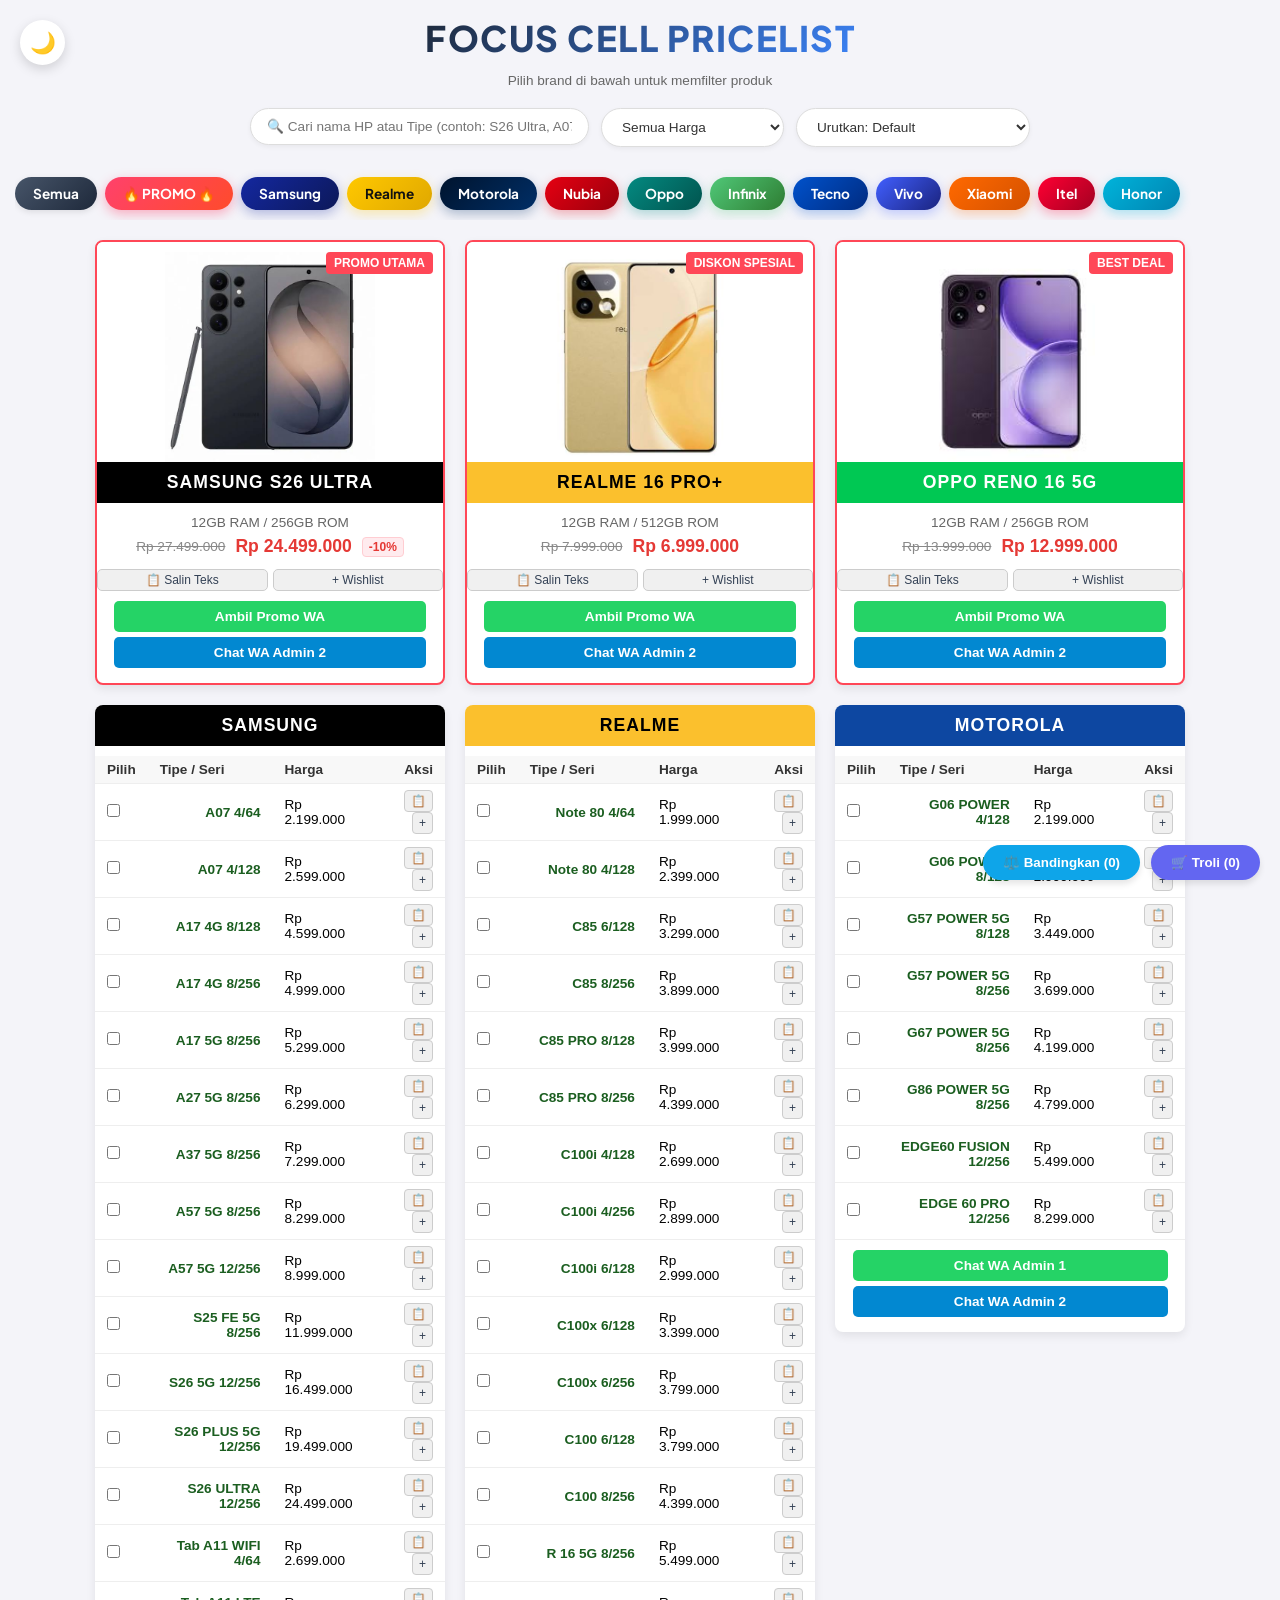
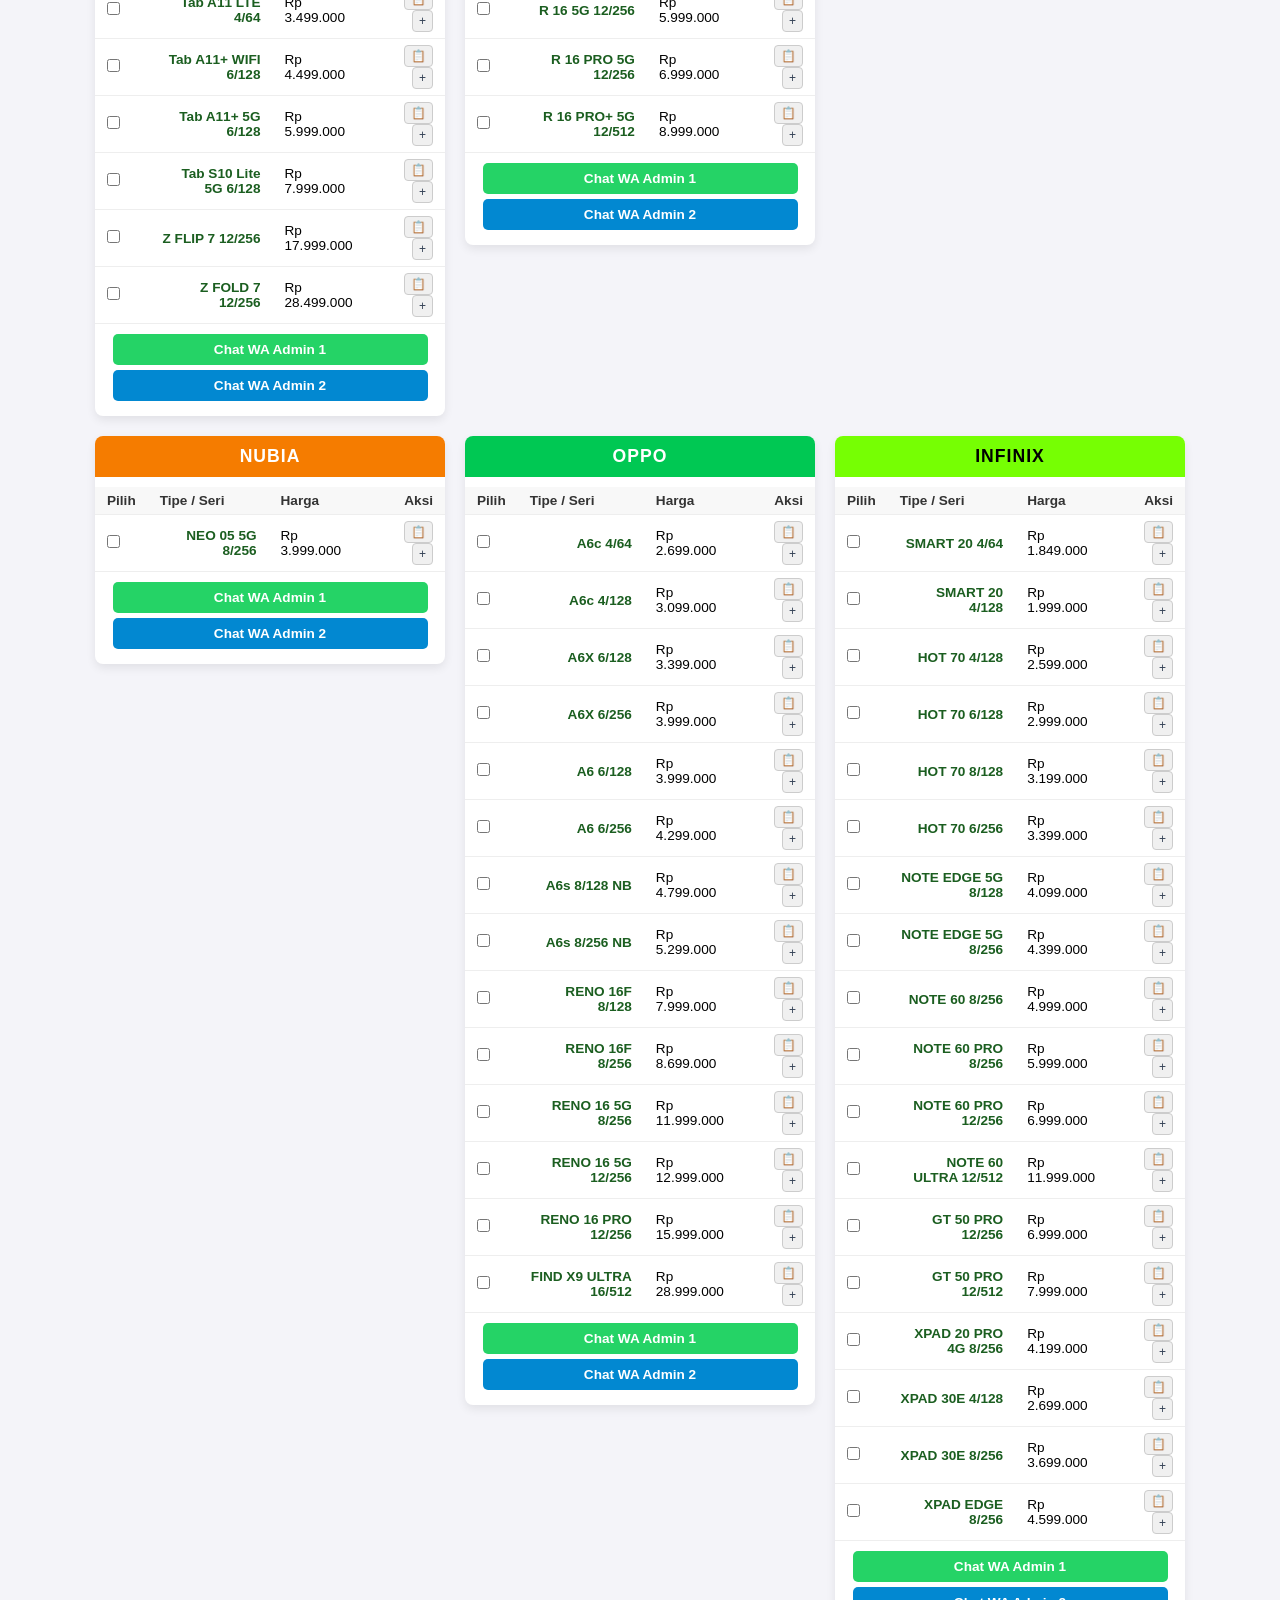
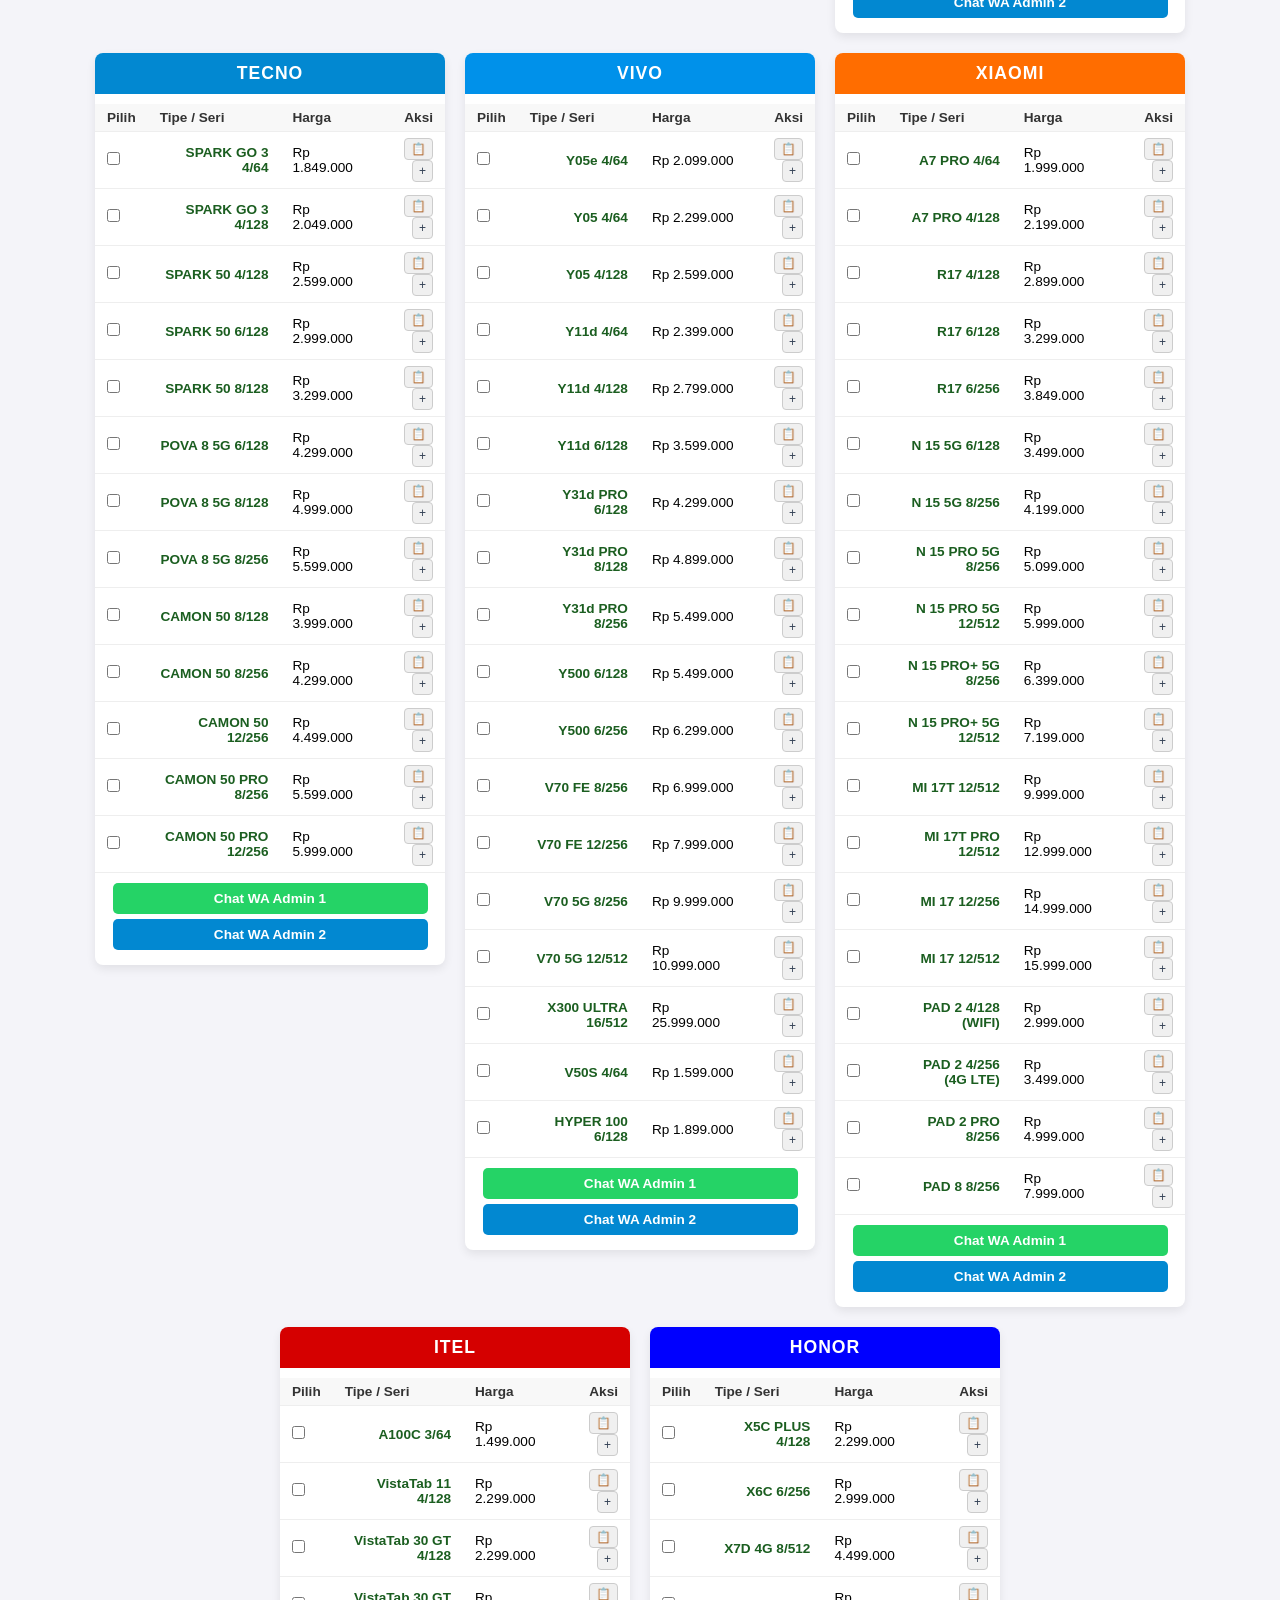
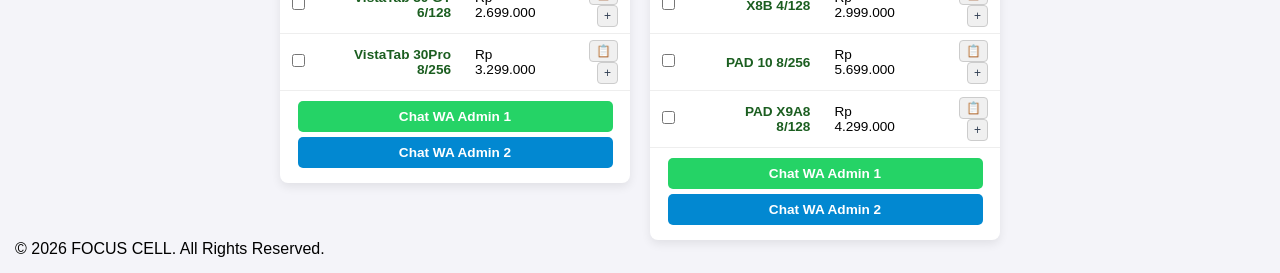
==== index.html @ f9cae0bf "Add files via upload" ====
<!DOCTYPE html>
<html lang="id">
<head>
  <meta charset="UTF-8">
  <meta name="viewport" content="width=device-width, initial-scale=1.0">
  <title>Katalog Harga HP - FOCUS CELL</title>
  <link rel="stylesheet" href="style.css">
</head>
<body>

  <button id="theme-toggle" class="theme-toggle-btn" onclick="toggleTheme()">
    <span id="theme-icon">🌙</span>
  </button>

  <div class="floating-nav">
    <button class="wishlist-trigger" onclick="toggleWishlist()" style="
        background: #6366f1; 
        color: white; 
        border: none; 
        padding: 10px 20px; 
        border-radius: 20px; 
        cursor: pointer; 
        font-weight: bold;
        box-shadow: 0 4px 6px rgba(0,0,0,0.1);">
        🛒 Troli <span id="wishlist-count">(0)</span>
    </button>

    <button class="compare-trigger" onclick="toggleCompare()" style="
        background: #0ea5e9; 
        color: white; 
        border: none; 
        padding: 10px 20px; 
        border-radius: 20px; 
        cursor: pointer; 
        font-weight: bold;
        box-shadow: 0 4px 6px rgba(0,0,0,0.1);">
        ⚖️ Bandingkan <span id="compare-count">(0)</span>
    </button>
  </div>

  <header>
    <h1 class="header-title">FOCUS CELL PRICELIST</h1>
    <p>Pilih brand di bawah untuk memfilter produk</p>
  </header>

  <div class="search-filter-container">
    <div class="search-box-wrapper">
      <input type="text" id="searchInput" placeholder="🔍 Cari nama HP atau Tipe (contoh: S26 Ultra, A07)...">
    </div>

    <div class="select-wrapper">
      <select id="priceFilter">
        <option value="all">Semua Harga</option>
        <option value="under3">Di bawah Rp 3 Juta</option>
        <option value="3to6">Rp 3 Juta - Rp 6 Juta</option>
        <option value="above6">Di atas Rp 6 Juta</option>
      </select>
    </div>

    <div class="select-wrapper">
      <select id="sortOrder">
        <option value="default">Urutkan: Default</option>
        <option value="low-high">Harga: Termurah ke Termahal</option>
        <option value="high-low">Harga: Termahal ke Termurah</option>
      </select>
    </div>
  </div>

  <div id="noProductMessage" style="display: none; text-align: center; padding: 20px; font-weight: bold;">
    HP yang kamu cari nggak ketemu, coba kata kunci lain! 😢
  </div>

  <div class="filter-container">
    <button class="filter-btn active" onclick="filterBrand('all')">Semua</button>
    <button class="filter-btn promo-btn" onclick="filterBrand('promo')">🔥 PROMO 🔥</button>
    <button class="filter-btn" onclick="filterBrand('samsung')">Samsung</button>
    <button class="filter-btn" onclick="filterBrand('realme')">Realme</button>
    <button class="filter-btn" onclick="filterBrand('motorola')">Motorola</button>
    <button class="filter-btn" onclick="filterBrand('nubia')">Nubia</button>
    <button class="filter-btn" onclick="filterBrand('oppo')">Oppo</button>
    <button class="filter-btn" onclick="filterBrand('infinix')">Infinix</button>
    <button class="filter-btn" onclick="filterBrand('tecno')">Tecno</button>
    <button class="filter-btn" onclick="filterBrand('vivo')">Vivo</button>
    <button class="filter-btn" onclick="filterBrand('xiaomi')">Xiaomi</button>
    <button class="filter-btn" onclick="filterBrand('itel')">Itel</button>
    <button class="filter-btn" onclick="filterBrand('honor')">Honor</button>
  </div>

  <div id="wishlist-sidebar" class="sidebar">
    <div class="sidebar-header">
        <h3 style="display: flex; align-items: center; gap: 8px;">🛒 Troli <span id="wishlist-count-sidebar">(0)</span></h3>
        <span class="close-btn" onclick="toggleWishlist()" style="cursor: pointer; font-size: 20px;">&times;</span>
    </div>
    <div id="wishlist-items"></div>
    <button class="btn-wa" onclick="sendWishlistToWA()">Kirim List ke WA</button>
  </div>

  <main class="catalog">

    <div class="brand-section promo-card" data-brand="promo" data-name="Samsung S26 Ultra" data-price="24499000">
      <div class="promo-badge">PROMO UTAMA</div>
      <img src="Image/Samsung-s26-ultra.jpg" alt="Samsung S26 Ultra" class="promo-img">
      <div class="brand-header samsung-bg"><h2>SAMSUNG S26 ULTRA</h2></div>
      <div class="promo-body">
        <p class="specs">12GB RAM / 256GB ROM</p>
        <div class="price-box">
          <span class="old-price">Rp 27.499.000</span>
          <span class="new-price">Rp 24.499.000</span>
          <span class="discount-tag">-10%</span>
        </div>
      </div>
      <div style="display:flex; gap:5px; margin-bottom:5px;">
        <button class="action-btn" style="flex:1; background:#f0f0f0; border:1px solid #ccc; border-radius:5px; cursor:pointer;" onclick="copyToClipboard('Samsung S26 Ultra', '24.499.000')">📋 Salin Teks</button>
        <button class="action-btn" style="flex:1; background:#f0f0f0; border:1px solid #ccc; border-radius:5px; cursor:pointer;" onclick="addToWishlist('Samsung S26 Ultra', '24.499.000')">+ Wishlist</button>
      </div>
      <a href="https://wa.me/6283820415743?text=Halo%20min,%20saya%20mau%20ambil%20Promo%20Samsung%20S26%20Ultra" class="btn-wa" target="_blank">Ambil Promo WA</a>
      <a href="https://wa.me/6285113641801?text=Halo%20min,%20saya%20mau%20ambil%20Promo%20Samsung%20S26%20Ultra" class="btn-wa btn-wa-secondary" target="_blank">Chat WA Admin 2</a>
    </div>

    <div class="brand-section promo-card" data-brand="promo" data-name="Realme 16 Pro+" data-price="6999000">
      <div class="promo-badge">DISKON SPESIAL</div>
      <img src="Image/realme-16-pro+.jpg" alt="Realme 16 Pro+" class="promo-img">
      <div class="brand-header realme-bg"><h2>REALME 16 PRO+</h2></div>
      <div class="promo-body">
        <p class="specs">12GB RAM / 512GB ROM</p>
        <div class="price-box">
          <span class="old-price">Rp 7.999.000</span>
          <span class="new-price">Rp 6.999.000</span>
        </div>
      </div>
      <div style="display:flex; gap:5px; margin-bottom:5px;">
        <button class="action-btn" style="flex:1; background:#f0f0f0; border:1px solid #ccc; border-radius:5px; cursor:pointer;" onclick="copyToClipboard('Realme 16 Pro+', '6.999.000')">📋 Salin Teks</button>
        <button class="action-btn" style="flex:1; background:#f0f0f0; border:1px solid #ccc; border-radius:5px; cursor:pointer;" onclick="addToWishlist('Realme 16 Pro+', '6.999.000')">+ Wishlist</button>
      </div>
      <a href="https://wa.me/6283820415743?text=Halo%20min,%20saya%20mau%20ambil%20Promo%20Realme%2016%20PRO%2B" class="btn-wa" target="_blank">Ambil Promo WA</a>
      <a href="https://wa.me/6285113641801?text=Halo%20min,%20saya%20mau%20ambil%20Promo%20Realme%2016%20PRO%2B" class="btn-wa btn-wa-secondary" target="_blank">Chat WA Admin 2</a>
    </div>

    <div class="brand-section promo-card" data-brand="promo" data-name="Oppo Reno 16 5G" data-price="12999000">
      <div class="promo-badge">BEST DEAL</div>
      <img src="Image/oppo-reno-16-5G.jpg" alt="Oppo Reno 16 5G" class="promo-img">
      <div class="brand-header oppo-bg"><h2>OPPO RENO 16 5G</h2></div>
      <div class="promo-body">
        <p class="specs">12GB RAM / 256GB ROM</p>
        <div class="price-box">
          <span class="old-price">Rp 13.999.000</span>
          <span class="new-price">Rp 12.999.000</span>
        </div>
      </div>
      <div style="display:flex; gap:5px; margin-bottom:5px;">
        <button class="action-btn" style="flex:1; background:#f0f0f0; border:1px solid #ccc; border-radius:5px; cursor:pointer;" onclick="copyToClipboard('Oppo Reno 16 5G', '12.999.000')">📋 Salin Teks</button>
        <button class="action-btn" style="flex:1; background:#f0f0f0; border:1px solid #ccc; border-radius:5px; cursor:pointer;" onclick="addToWishlist('Oppo Reno 16 5G', '12.999.000')">+ Wishlist</button>
      </div>
      <a href="https://wa.me/6283820415743?text=Halo%20min,%20saya%20mau%20ambil%20Promo%20Oppo%20Reno%2016" class="btn-wa" target="_blank">Ambil Promo WA</a>
      <a href="https://wa.me/6285113641801?text=Halo%20min,%20saya%20mau%20ambil%20Promo%20Oppo%20Reno%2016" class="btn-wa btn-wa-secondary" target="_blank">Chat WA Admin 2</a>
    </div>

    <div class="brand-section" data-brand="samsung">
      <div class="brand-header samsung-bg"><h2>SAMSUNG</h2></div>
      <table class="price-table">
        <tr><th>Pilih</th><th>Tipe / Seri</th><th>Harga</th><th>Aksi</th></tr>
        <tr data-item-name="A07 4/64" data-item-price="2199000"><td><input type="checkbox" class="compare-check" value="A07 4/64"></td><td>A07 4/64</td><td>Rp 2.199.000</td><td><button class="action-btn" onclick="copyToClipboard('A07 4/64', '2.199.000')">📋</button> <button class="action-btn" onclick="addToWishlist('A07 4/64', '2.199.000')">+</button></td></tr>
        <tr data-item-name="A07 4/128" data-item-price="2599000"><td><input type="checkbox" class="compare-check" value="A07 4/128"></td><td>A07 4/128</td><td>Rp 2.599.000</td><td><button class="action-btn" onclick="copyToClipboard('A07 4/128', '2.599.000')">📋</button> <button class="action-btn" onclick="addToWishlist('A07 4/128', '2.599.000')">+</button></td></tr>
        <tr data-item-name="A17 4G 8/128" data-item-price="4599000"><td><input type="checkbox" class="compare-check" value="A17 4G 8/128"></td><td>A17 4G 8/128</td><td>Rp 4.599.000</td><td><button class="action-btn" onclick="copyToClipboard('A17 4G 8/128', '4.599.000')">📋</button> <button class="action-btn" onclick="addToWishlist('A17 4G 8/128', '4.599.000')">+</button></td></tr>
        <tr data-item-name="A17 4G 8/256" data-item-price="4999000"><td><input type="checkbox" class="compare-check" value="A17 4G 8/256"></td><td>A17 4G 8/256</td><td>Rp 4.999.000</td><td><button class="action-btn" onclick="copyToClipboard('A17 4G 8/256', '4.999.000')">📋</button> <button class="action-btn" onclick="addToWishlist('A17 4G 8/256', '4.999.000')">+</button></td></tr>
        <tr data-item-name="A17 5G 8/256" data-item-price="5299000"><td><input type="checkbox" class="compare-check" value="A17 5G 8/256"></td><td>A17 5G 8/256</td><td>Rp 5.299.000</td><td><button class="action-btn" onclick="copyToClipboard('A17 5G 8/256', '5.299.000')">📋</button> <button class="action-btn" onclick="addToWishlist('A17 5G 8/256', '5.299.000')">+</button></td></tr>
        <tr data-item-name="A27 5G 8/256" data-item-price="6299000"><td><input type="checkbox" class="compare-check" value="A27 5G 8/256"></td><td>A27 5G 8/256</td><td>Rp 6.299.000</td><td><button class="action-btn" onclick="copyToClipboard('A27 5G 8/256', '6.299.000')">📋</button> <button class="action-btn" onclick="addToWishlist('A27 5G 8/256', '6.299.000')">+</button></td></tr>
        <tr data-item-name="A37 5G 8/256" data-item-price="7299000"><td><input type="checkbox" class="compare-check" value="A37 5G 8/256"></td><td>A37 5G 8/256</td><td>Rp 7.299.000</td><td><button class="action-btn" onclick="copyToClipboard('A37 5G 8/256', '7.299.000')">📋</button> <button class="action-btn" onclick="addToWishlist('A37 5G 8/256', '7.299.000')">+</button></td></tr>
        <tr data-item-name="A57 5G 8/256" data-item-price="8299000"><td><input type="checkbox" class="compare-check" value="A57 5G 8/256"></td><td>A57 5G 8/256</td><td>Rp 8.299.000</td><td><button class="action-btn" onclick="copyToClipboard('A57 5G 8/256', '8.299.000')">📋</button> <button class="action-btn" onclick="addToWishlist('A57 5G 8/256', '8.299.000')">+</button></td></tr>
        <tr data-item-name="A57 5G 12/256" data-item-price="8999000"><td><input type="checkbox" class="compare-check" value="A57 5G 12/256"></td><td>A57 5G 12/256</td><td>Rp 8.999.000</td><td><button class="action-btn" onclick="copyToClipboard('A57 5G 12/256', '8.999.000')">📋</button> <button class="action-btn" onclick="addToWishlist('A57 5G 12/256', '8.999.000')">+</button></td></tr>
        <tr data-item-name="S25 FE 5G 8/256" data-item-price="11999000"><td><input type="checkbox" class="compare-check" value="S25 FE 5G 8/256"></td><td>S25 FE 5G 8/256</td><td>Rp 11.999.000</td><td><button class="action-btn" onclick="copyToClipboard('S25 FE 5G 8/256', '11.999.000')">📋</button> <button class="action-btn" onclick="addToWishlist('S25 FE 5G 8/256', '11.999.000')">+</button></td></tr>
        <tr data-item-name="S26 5G 12/256" data-item-price="16499000"><td><input type="checkbox" class="compare-check" value="S26 5G 12/256"></td><td>S26 5G 12/256</td><td>Rp 16.499.000</td><td><button class="action-btn" onclick="copyToClipboard('S26 5G 12/256', '16.499.000')">📋</button> <button class="action-btn" onclick="addToWishlist('S26 5G 12/256', '16.499.000')">+</button></td></tr>
        <tr data-item-name="S26 PLUS 5G 12/256" data-item-price="19499000"><td><input type="checkbox" class="compare-check" value="S26 PLUS 5G 12/256"></td><td>S26 PLUS 5G 12/256</td><td>Rp 19.499.000</td><td><button class="action-btn" onclick="copyToClipboard('S26 PLUS 5G 12/256', '19.499.000')">📋</button> <button class="action-btn" onclick="addToWishlist('S26 PLUS 5G 12/256', '19.499.000')">+</button></td></tr>
        <tr data-item-name="S26 ULTRA 12/256" data-item-price="24499000"><td><input type="checkbox" class="compare-check" value="S26 ULTRA 12/256"></td><td>S26 ULTRA 12/256</td><td>Rp 24.499.000</td><td><button class="action-btn" onclick="copyToClipboard('S26 ULTRA 12/256', '24.499.000')">📋</button> <button class="action-btn" onclick="addToWishlist('S26 ULTRA 12/256', '24.499.000')">+</button></td></tr>
        <tr data-item-name="Tab A11 WIFI 4/64" data-item-price="2699000"><td><input type="checkbox" class="compare-check" value="Tab A11 WIFI 4/64"></td><td>Tab A11 WIFI 4/64</td><td>Rp 2.699.000</td><td><button class="action-btn" onclick="copyToClipboard('Tab A11 WIFI 4/64', '2.699.000')">📋</button> <button class="action-btn" onclick="addToWishlist('Tab A11 WIFI 4/64', '2.699.000')">+</button></td></tr>
        <tr data-item-name="Tab A11 LTE 4/64" data-item-price="3499000"><td><input type="checkbox" class="compare-check" value="Tab A11 LTE 4/64"></td><td>Tab A11 LTE 4/64</td><td>Rp 3.499.000</td><td><button class="action-btn" onclick="copyToClipboard('Tab A11 LTE 4/64', '3.499.000')">📋</button> <button class="action-btn" onclick="addToWishlist('Tab A11 LTE 4/64', '3.499.000')">+</button></td></tr>
        <tr data-item-name="Tab A11+ WIFI 6/128" data-item-price="4499000"><td><input type="checkbox" class="compare-check" value="Tab A11+ WIFI 6/128"></td><td>Tab A11+ WIFI 6/128</td><td>Rp 4.499.000</td><td><button class="action-btn" onclick="copyToClipboard('Tab A11+ WIFI 6/128', '4.499.000')">📋</button> <button class="action-btn" onclick="addToWishlist('Tab A11+ WIFI 6/128', '4.499.000')">+</button></td></tr>
        <tr data-item-name="Tab A11+ 5G 6/128" data-item-price="5999000"><td><input type="checkbox" class="compare-check" value="Tab A11+ 5G 6/128"></td><td>Tab A11+ 5G 6/128</td><td>Rp 5.999.000</td><td><button class="action-btn" onclick="copyToClipboard('Tab A11+ 5G 6/128', '5.999.000')">📋</button> <button class="action-btn" onclick="addToWishlist('Tab A11+ 5G 6/128', '5.999.000')">+</button></td></tr>
        <tr data-item-name="Tab S10 Lite 5G 6/128" data-item-price="7999000"><td><input type="checkbox" class="compare-check" value="Tab S10 Lite 5G 6/128"></td><td>Tab S10 Lite 5G 6/128</td><td>Rp 7.999.000</td><td><button class="action-btn" onclick="copyToClipboard('Tab S10 Lite 5G 6/128', '7.999.000')">📋</button> <button class="action-btn" onclick="addToWishlist('Tab S10 Lite 5G 6/128', '7.999.000')">+</button></td></tr>
        <tr data-item-name="Z FLIP 7 12/256" data-item-price="17999000"><td><input type="checkbox" class="compare-check" value="Z FLIP 7 12/256"></td><td>Z FLIP 7 12/256</td><td>Rp 17.999.000</td><td><button class="action-btn" onclick="copyToClipboard('Z FLIP 7 12/256', '17.999.000')">📋</button> <button class="action-btn" onclick="addToWishlist('Z FLIP 7 12/256', '17.999.000')">+</button></td></tr>
        <tr data-item-name="Z FOLD 7 12/256" data-item-price="28499000"><td><input type="checkbox" class="compare-check" value="Z FOLD 7 12/256"></td><td>Z FOLD 7 12/256</td><td>Rp 28.499.000</td><td><button class="action-btn" onclick="copyToClipboard('Z FOLD 7 12/256', '28.499.000')">📋</button> <button class="action-btn" onclick="addToWishlist('Z FOLD 7 12/256', '28.499.000')">+</button></td></tr>
      </table>
      <a href="https://wa.me/6283820415743?text=Halo%20min,%20mau%20tanya%20stok%20Samsung" class="btn-wa" target="_blank">Chat WA Admin 1</a>
      <a href="https://wa.me/6285113641801?text=Halo%20min,%20mau%20tanya%20stok%20Samsung" class="btn-wa btn-wa-secondary" target="_blank">Chat WA Admin 2</a>
    </div>

    <div class="brand-section" data-brand="realme">
      <div class="brand-header realme-bg"><h2>REALME</h2></div>
      <table class="price-table">
        <tr><th>Pilih</th><th>Tipe / Seri</th><th>Harga</th><th>Aksi</th></tr>
        <tr data-item-name="Note 80 4/64" data-item-price="1999000"><td><input type="checkbox" class="compare-check" value="Note 80 4/64"></td><td>Note 80 4/64</td><td>Rp 1.999.000</td><td><button class="action-btn" onclick="copyToClipboard('Note 80 4/64', '1.999.000')">📋</button> <button class="action-btn" onclick="addToWishlist('Note 80 4/64', '1.999.000')">+</button></td></tr>
        <tr data-item-name="Note 80 4/128" data-item-price="2399000"><td><input type="checkbox" class="compare-check" value="Note 80 4/128"></td><td>Note 80 4/128</td><td>Rp 2.399.000</td><td><button class="action-btn" onclick="copyToClipboard('Note 80 4/128', '2.399.000')">📋</button> <button class="action-btn" onclick="addToWishlist('Note 80 4/128', '2.399.000')">+</button></td></tr>
        <tr data-item-name="C85 6/128" data-item-price="3299000"><td><input type="checkbox" class="compare-check" value="C85 6/128"></td><td>C85 6/128</td><td>Rp 3.299.000</td><td><button class="action-btn" onclick="copyToClipboard('C85 6/128', '3.299.000')">📋</button> <button class="action-btn" onclick="addToWishlist('C85 6/128', '3.299.000')">+</button></td></tr>
        <tr data-item-name="C85 8/256" data-item-price="3899000"><td><input type="checkbox" class="compare-check" value="C85 8/256"></td><td>C85 8/256</td><td>Rp 3.899.000</td><td><button class="action-btn" onclick="copyToClipboard('C85 8/256', '3.899.000')">📋</button> <button class="action-btn" onclick="addToWishlist('C85 8/256', '3.899.000')">+</button></td></tr>
        <tr data-item-name="C85 PRO 8/128" data-item-price="3999000"><td><input type="checkbox" class="compare-check" value="C85 PRO 8/128"></td><td>C85 PRO 8/128</td><td>Rp 3.999.000</td><td><button class="action-btn" onclick="copyToClipboard('C85 PRO 8/128', '3.999.000')">📋</button> <button class="action-btn" onclick="addToWishlist('C85 PRO 8/128', '3.999.000')">+</button></td></tr>
        <tr data-item-name="C85 PRO 8/256" data-item-price="4399000"><td><input type="checkbox" class="compare-check" value="C85 PRO 8/256"></td><td>C85 PRO 8/256</td><td>Rp 4.399.000</td><td><button class="action-btn" onclick="copyToClipboard('C85 PRO 8/256', '4.399.000')">📋</button> <button class="action-btn" onclick="addToWishlist('C85 PRO 8/256', '4.399.000')">+</button></td></tr>
        <tr data-item-name="C100i 4/128" data-item-price="2699000"><td><input type="checkbox" class="compare-check" value="C100i 4/128"></td><td>C100i 4/128</td><td>Rp 2.699.000</td><td><button class="action-btn" onclick="copyToClipboard('C100i 4/128', '2.699.000')">📋</button> <button class="action-btn" onclick="addToWishlist('C100i 4/128', '2.699.000')">+</button></td></tr>
        <tr data-item-name="C100i 4/256" data-item-price="2899000"><td><input type="checkbox" class="compare-check" value="C100i 4/256"></td><td>C100i 4/256</td><td>Rp 2.899.000</td><td><button class="action-btn" onclick="copyToClipboard('C100i 4/256', '2.899.000')">📋</button> <button class="action-btn" onclick="addToWishlist('C100i 4/256', '2.899.000')">+</button></td></tr>
        <tr data-item-name="C100i 6/128" data-item-price="2999000"><td><input type="checkbox" class="compare-check" value="C100i 6/128"></td><td>C100i 6/128</td><td>Rp 2.999.000</td><td><button class="action-btn" onclick="copyToClipboard('C100i 6/128', '2.999.000')">📋</button> <button class="action-btn" onclick="addToWishlist('C100i 6/128', '2.999.000')">+</button></td></tr>
        <tr data-item-name="C100x 6/128" data-item-price="3399000"><td><input type="checkbox" class="compare-check" value="C100x 6/128"></td><td>C100x 6/128</td><td>Rp 3.399.000</td><td><button class="action-btn" onclick="copyToClipboard('C100x 6/128', '3.399.000')">📋</button> <button class="action-btn" onclick="addToWishlist('C100x 6/128', '3.399.000')">+</button></td></tr>
        <tr data-item-name="C100x 6/256" data-item-price="3799000"><td><input type="checkbox" class="compare-check" value="C100x 6/256"></td><td>C100x 6/256</td><td>Rp 3.799.000</td><td><button class="action-btn" onclick="copyToClipboard('C100x 6/256', '3.799.000')">📋</button> <button class="action-btn" onclick="addToWishlist('C100x 6/256', '3.799.000')">+</button></td></tr>
        <tr data-item-name="C100 6/128" data-item-price="3799000"><td><input type="checkbox" class="compare-check" value="C100 6/128"></td><td>C100 6/128</td><td>Rp 3.799.000</td><td><button class="action-btn" onclick="copyToClipboard('C100 6/128', '3.799.000')">📋</button> <button class="action-btn" onclick="addToWishlist('C100 6/128', '3.799.000')">+</button></td></tr>
        <tr data-item-name="C100 8/256" data-item-price="4399000"><td><input type="checkbox" class="compare-check" value="C100 8/256"></td><td>C100 8/256</td><td>Rp 4.399.000</td><td><button class="action-btn" onclick="copyToClipboard('C100 8/256', '4.399.000')">📋</button> <button class="action-btn" onclick="addToWishlist('C100 8/256', '4.399.000')">+</button></td></tr>
        <tr data-item-name="R 16 5G 8/256" data-item-price="5499000"><td><input type="checkbox" class="compare-check" value="R 16 5G 8/256"></td><td>R 16 5G 8/256</td><td>Rp 5.499.000</td><td><button class="action-btn" onclick="copyToClipboard('R 16 5G 8/256', '5.499.000')">📋</button> <button class="action-btn" onclick="addToWishlist('R 16 5G 8/256', '5.499.000')">+</button></td></tr>
        <tr data-item-name="R 16 5G 12/256" data-item-price="5999000"><td><input type="checkbox" class="compare-check" value="R 16 5G 12/256"></td><td>R 16 5G 12/256</td><td>Rp 5.999.000</td><td><button class="action-btn" onclick="copyToClipboard('R 16 5G 12/256', '5.999.000')">📋</button> <button class="action-btn" onclick="addToWishlist('R 16 5G 12/256', '5.999.000')">+</button></td></tr>
        <tr data-item-name="R 16 PRO 5G 12/256" data-item-price="6999000"><td><input type="checkbox" class="compare-check" value="R 16 PRO 5G 12/256"></td><td>R 16 PRO 5G 12/256</td><td>Rp 6.999.000</td><td><button class="action-btn" onclick="copyToClipboard('R 16 PRO 5G 12/256', '6.999.000')">📋</button> <button class="action-btn" onclick="addToWishlist('R 16 PRO 5G 12/256', '6.999.000')">+</button></td></tr>
        <tr data-item-name="R 16 PRO+ 5G 12/512" data-item-price="8999000"><td><input type="checkbox" class="compare-check" value="R 16 PRO+ 5G 12/512"></td><td>R 16 PRO+ 5G 12/512</td><td>Rp 8.999.000</td><td><button class="action-btn" onclick="copyToClipboard('R 16 PRO+ 5G 12/512', '8.999.000')">📋</button> <button class="action-btn" onclick="addToWishlist('R 16 PRO+ 5G 12/512', '8.999.000')">+</button></td></tr>
      </table>
      <a href="https://wa.me/6283820415743?text=Halo%20min,%20mau%20tanya%20stok%20Realme" class="btn-wa" target="_blank">Chat WA Admin 1</a>
      <a href="https://wa.me/6285113641801?text=Halo%20min,%20mau%20tanya%20stok%20Realme" class="btn-wa btn-wa-secondary" target="_blank">Chat WA Admin 2</a>
    </div>

    <div class="brand-section" data-brand="motorola">
      <div class="brand-header motorola-bg"><h2>MOTOROLA</h2></div>
      <table class="price-table">
        <tr><th>Pilih</th><th>Tipe / Seri</th><th>Harga</th><th>Aksi</th></tr>
        <tr data-item-name="G06 POWER 4/128" data-item-price="2199000"><td><input type="checkbox" class="compare-check" value="G06 POWER 4/128"></td><td>G06 POWER 4/128</td><td>Rp 2.199.000</td><td><button class="action-btn" onclick="copyToClipboard('G06 POWER 4/128', '2.199.000')">📋</button> <button class="action-btn" onclick="addToWishlist('G06 POWER 4/128', '2.199.000')">+</button></td></tr>
        <tr data-item-name="G06 POWER 8/128" data-item-price="2999000"><td><input type="checkbox" class="compare-check" value="G06 POWER 8/128"></td><td>G06 POWER 8/128</td><td>Rp 2.999.000</td><td><button class="action-btn" onclick="copyToClipboard('G06 POWER 8/128', '2.999.000')">📋</button> <button class="action-btn" onclick="addToWishlist('G06 POWER 8/128', '2.999.000')">+</button></td></tr>
        <tr data-item-name="G57 POWER 5G 8/128" data-item-price="3449000"><td><input type="checkbox" class="compare-check" value="G57 POWER 5G 8/128"></td><td>G57 POWER 5G 8/128</td><td>Rp 3.449.000</td><td><button class="action-btn" onclick="copyToClipboard('G57 POWER 5G 8/128', '3.449.000')">📋</button> <button class="action-btn" onclick="addToWishlist('G57 POWER 5G 8/128', '3.449.000')">+</button></td></tr>
        <tr data-item-name="G57 POWER 5G 8/256" data-item-price="3699000"><td><input type="checkbox" class="compare-check" value="G57 POWER 5G 8/256"></td><td>G57 POWER 5G 8/256</td><td>Rp 3.699.000</td><td><button class="action-btn" onclick="copyToClipboard('G57 POWER 5G 8/256', '3.699.000')">📋</button> <button class="action-btn" onclick="addToWishlist('G57 POWER 5G 8/256', '3.699.000')">+</button></td></tr>
        <tr data-item-name="G67 POWER 5G 8/256" data-item-price="4199000"><td><input type="checkbox" class="compare-check" value="G67 POWER 5G 8/256"></td><td>G67 POWER 5G 8/256</td><td>Rp 4.199.000</td><td><button class="action-btn" onclick="copyToClipboard('G67 POWER 5G 8/256', '4.199.000')">📋</button> <button class="action-btn" onclick="addToWishlist('G67 POWER 5G 8/256', '4.199.000')">+</button></td></tr>
        <tr data-item-name="G86 POWER 5G 8/256" data-item-price="4799000"><td><input type="checkbox" class="compare-check" value="G86 POWER 5G 8/256"></td><td>G86 POWER 5G 8/256</td><td>Rp 4.799.000</td><td><button class="action-btn" onclick="copyToClipboard('G86 POWER 5G 8/256', '4.799.000')">📋</button> <button class="action-btn" onclick="addToWishlist('G86 POWER 5G 8/256', '4.799.000')">+</button></td></tr>
        <tr data-item-name="EDGE60 FUSION 12/256" data-item-price="5499000"><td><input type="checkbox" class="compare-check" value="EDGE60 FUSION 12/256"></td><td>EDGE60 FUSION 12/256</td><td>Rp 5.499.000</td><td><button class="action-btn" onclick="copyToClipboard('EDGE60 FUSION 12/256', '5.499.000')">📋</button> <button class="action-btn" onclick="addToWishlist('EDGE60 FUSION 12/256', '5.499.000')">+</button></td></tr>
        <tr data-item-name="EDGE 60 PRO 12/256" data-item-price="8299000"><td><input type="checkbox" class="compare-check" value="EDGE 60 PRO 12/256"></td><td>EDGE 60 PRO 12/256</td><td>Rp 8.299.000</td><td><button class="action-btn" onclick="copyToClipboard('EDGE 60 PRO 12/256', '8.299.000')">📋</button> <button class="action-btn" onclick="addToWishlist('EDGE 60 PRO 12/256', '8.299.000')">+</button></td></tr>
      </table>
      <a href="https://wa.me/6283820415743?text=Halo%20min,%20mau%20tanya%20stok%20Motorola" class="btn-wa" target="_blank">Chat WA Admin 1</a>
      <a href="https://wa.me/6285113641801?text=Halo%20min,%20mau%20tanya%20stok%20Motorola" class="btn-wa btn-wa-secondary" target="_blank">Chat WA Admin 2</a>
    </div>

    <div class="brand-section" data-brand="nubia">
      <div class="brand-header nubia-bg"><h2>NUBIA</h2></div>
      <table class="price-table">
        <tr><th>Pilih</th><th>Tipe / Seri</th><th>Harga</th><th>Aksi</th></tr>
        <tr data-item-name="NEO 05 5G 8/256" data-item-price="3999000"><td><input type="checkbox" class="compare-check" value="NEO 05 5G 8/256"></td><td>NEO 05 5G 8/256</td><td>Rp 3.999.000</td><td><button class="action-btn" onclick="copyToClipboard('NEO 05 5G 8/256', '3.999.000')">📋</button> <button class="action-btn" onclick="addToWishlist('NEO 05 5G 8/256', '3.999.000')">+</button></td></tr>
      </table>
      <a href="https://wa.me/6283820415743?text=Halo%20min,%20mau%20tanya%20stok%20Nubia" class="btn-wa" target="_blank">Chat WA Admin 1</a>
      <a href="https://wa.me/6285113641801?text=Halo%20min,%20mau%20tanya%20stok%20Nubia" class="btn-wa btn-wa-secondary" target="_blank">Chat WA Admin 2</a>
    </div>

    <div class="brand-section" data-brand="oppo">
      <div class="brand-header oppo-bg"><h2>OPPO</h2></div>
      <table class="price-table">
        <tr><th>Pilih</th><th>Tipe / Seri</th><th>Harga</th><th>Aksi</th></tr>
        <tr data-item-name="A6c 4/64" data-item-price="2699000"><td><input type="checkbox" class="compare-check" value="A6c 4/64"></td><td>A6c 4/64</td><td>Rp 2.699.000</td><td><button class="action-btn" onclick="copyToClipboard('A6c 4/64', '2.699.000')">📋</button> <button class="action-btn" onclick="addToWishlist('A6c 4/64', '2.699.000')">+</button></td></tr>
        <tr data-item-name="A6c 4/128" data-item-price="3099000"><td><input type="checkbox" class="compare-check" value="A6c 4/128"></td><td>A6c 4/128</td><td>Rp 3.099.000</td><td><button class="action-btn" onclick="copyToClipboard('A6c 4/128', '3.099.000')">📋</button> <button class="action-btn" onclick="addToWishlist('A6c 4/128', '3.099.000')">+</button></td></tr>
        <tr data-item-name="A6X 6/128" data-item-price="3399000"><td><input type="checkbox" class="compare-check" value="A6X 6/128"></td><td>A6X 6/128</td><td>Rp 3.399.000</td><td><button class="action-btn" onclick="copyToClipboard('A6X 6/128', '3.399.000')">📋</button> <button class="action-btn" onclick="addToWishlist('A6X 6/128', '3.399.000')">+</button></td></tr>
        <tr data-item-name="A6X 6/256" data-item-price="3999000"><td><input type="checkbox" class="compare-check" value="A6X 6/256"></td><td>A6X 6/256</td><td>Rp 3.999.000</td><td><button class="action-btn" onclick="copyToClipboard('A6X 6/256', '3.999.000')">📋</button> <button class="action-btn" onclick="addToWishlist('A6X 6/256', '3.999.000')">+</button></td></tr>
        <tr data-item-name="A6 6/128" data-item-price="3999000"><td><input type="checkbox" class="compare-check" value="A6 6/128"></td><td>A6 6/128</td><td>Rp 3.999.000</td><td><button class="action-btn" onclick="copyToClipboard('A6 6/128', '3.999.000')">📋</button> <button class="action-btn" onclick="addToWishlist('A6 6/128', '3.999.000')">+</button></td></tr>
        <tr data-item-name="A6 6/256" data-item-price="4299000"><td><input type="checkbox" class="compare-check" value="A6 6/256"></td><td>A6 6/256</td><td>Rp 4.299.000</td><td><button class="action-btn" onclick="copyToClipboard('A6 6/256', '4.299.000')">📋</button> <button class="action-btn" onclick="addToWishlist('A6 6/256', '4.299.000')">+</button></td></tr>
        <tr data-item-name="A6s 8/128 NB" data-item-price="4799000"><td><input type="checkbox" class="compare-check" value="A6s 8/128 NB"></td><td>A6s 8/128 NB</td><td>Rp 4.799.000</td><td><button class="action-btn" onclick="copyToClipboard('A6s 8/128 NB', '4.799.000')">📋</button> <button class="action-btn" onclick="addToWishlist('A6s 8/128 NB', '4.799.000')">+</button></td></tr>
        <tr data-item-name="A6s 8/256 NB" data-item-price="5299000"><td><input type="checkbox" class="compare-check" value="A6s 8/256 NB"></td><td>A6s 8/256 NB</td><td>Rp 5.299.000</td><td><button class="action-btn" onclick="copyToClipboard('A6s 8/256 NB', '5.299.000')">📋</button> <button class="action-btn" onclick="addToWishlist('A6s 8/256 NB', '5.299.000')">+</button></td></tr>
        <tr data-item-name="RENO 16F 8/128" data-item-price="7999000"><td><input type="checkbox" class="compare-check" value="RENO 16F 8/128"></td><td>RENO 16F 8/128</td><td>Rp 7.999.000</td><td><button class="action-btn" onclick="copyToClipboard('RENO 16F 8/128', '7.999.000')">📋</button> <button class="action-btn" onclick="addToWishlist('RENO 16F 8/128', '7.999.000')">+</button></td></tr>
        <tr data-item-name="RENO 16F 8/256" data-item-price="8699000"><td><input type="checkbox" class="compare-check" value="RENO 16F 8/256"></td><td>RENO 16F 8/256</td><td>Rp 8.699.000</td><td><button class="action-btn" onclick="copyToClipboard('RENO 16F 8/256', '8.699.000')">📋</button> <button class="action-btn" onclick="addToWishlist('RENO 16F 8/256', '8.699.000')">+</button></td></tr>
        <tr data-item-name="RENO 16 5G 8/256" data-item-price="11999000"><td><input type="checkbox" class="compare-check" value="RENO 16 5G 8/256"></td><td>RENO 16 5G 8/256</td><td>Rp 11.999.000</td><td><button class="action-btn" onclick="copyToClipboard('RENO 16 5G 8/256', '11.999.000')">📋</button> <button class="action-btn" onclick="addToWishlist('RENO 16 5G 8/256', '11.999.000')">+</button></td></tr>
        <tr data-item-name="RENO 16 5G 12/256" data-item-price="12999000"><td><input type="checkbox" class="compare-check" value="RENO 16 5G 12/256"></td><td>RENO 16 5G 12/256</td><td>Rp 12.999.000</td><td><button class="action-btn" onclick="copyToClipboard('RENO 16 5G 12/256', '12.999.000')">📋</button> <button class="action-btn" onclick="addToWishlist('RENO 16 5G 12/256', '12.999.000')">+</button></td></tr>
        <tr data-item-name="RENO 16 PRO 12/256" data-item-price="15999000"><td><input type="checkbox" class="compare-check" value="RENO 16 PRO 12/256"></td><td>RENO 16 PRO 12/256</td><td>Rp 15.999.000</td><td><button class="action-btn" onclick="copyToClipboard('RENO 16 PRO 12/256', '15.999.000')">📋</button> <button class="action-btn" onclick="addToWishlist('RENO 16 PRO 12/256', '15.999.000')">+</button></td></tr>
        <tr data-item-name="FIND X9 ULTRA 16/512" data-item-price="28999000"><td><input type="checkbox" class="compare-check" value="FIND X9 ULTRA 16/512"></td><td>FIND X9 ULTRA 16/512</td><td>Rp 28.999.000</td><td><button class="action-btn" onclick="copyToClipboard('FIND X9 ULTRA 16/512', '28.999.000')">📋</button> <button class="action-btn" onclick="addToWishlist('FIND X9 ULTRA 16/512', '28.999.000')">+</button></td></tr>
      </table>
      <a href="https://wa.me/6283820415743?text=Halo%20min,%20mau%20tanya%20stok%20Oppo" class="btn-wa" target="_blank">Chat WA Admin 1</a>
      <a href="https://wa.me/6285113641801?text=Halo%20min,%20mau%20tanya%20stok%20Oppo" class="btn-wa btn-wa-secondary" target="_blank">Chat WA Admin 2</a>
    </div>

    <div class="brand-section" data-brand="infinix">
      <div class="brand-header infinix-bg"><h2>INFINIX</h2></div>
      <table class="price-table">
        <tr><th>Pilih</th><th>Tipe / Seri</th><th>Harga</th><th>Aksi</th></tr>
        <tr data-item-name="SMART 20 4/64" data-item-price="1849000"><td><input type="checkbox" class="compare-check" value="SMART 20 4/64"></td><td>SMART 20 4/64</td><td>Rp 1.849.000</td><td><button class="action-btn" onclick="copyToClipboard('SMART 20 4/64', '1.849.000')">📋</button> <button class="action-btn" onclick="addToWishlist('SMART 20 4/64', '1.849.000')">+</button></td></tr>
        <tr data-item-name="SMART 20 4/128" data-item-price="1999000"><td><input type="checkbox" class="compare-check" value="SMART 20 4/128"></td><td>SMART 20 4/128</td><td>Rp 1.999.000</td><td><button class="action-btn" onclick="copyToClipboard('SMART 20 4/128', '1.999.000')">📋</button> <button class="action-btn" onclick="addToWishlist('SMART 20 4/128', '1.999.000')">+</button></td></tr>
        <tr data-item-name="HOT 70 4/128" data-item-price="2599000"><td><input type="checkbox" class="compare-check" value="HOT 70 4/128"></td><td>HOT 70 4/128</td><td>Rp 2.599.000</td><td><button class="action-btn" onclick="copyToClipboard('HOT 70 4/128', '2.599.000')">📋</button> <button class="action-btn" onclick="addToWishlist('HOT 70 4/128', '2.599.000')">+</button></td></tr>
        <tr data-item-name="HOT 70 6/128" data-item-price="2999000"><td><input type="checkbox" class="compare-check" value="HOT 70 6/128"></td><td>HOT 70 6/128</td><td>Rp 2.999.000</td><td><button class="action-btn" onclick="copyToClipboard('HOT 70 6/128', '2.999.000')">📋</button> <button class="action-btn" onclick="addToWishlist('HOT 70 6/128', '2.999.000')">+</button></td></tr>
        <tr data-item-name="HOT 70 8/128" data-item-price="3199000"><td><input type="checkbox" class="compare-check" value="HOT 70 8/128"></td><td>HOT 70 8/128</td><td>Rp 3.199.000</td><td><button class="action-btn" onclick="copyToClipboard('HOT 70 8/128', '3.199.000')">📋</button> <button class="action-btn" onclick="addToWishlist('HOT 70 8/128', '3.199.000')">+</button></td></tr>
        <tr data-item-name="HOT 70 6/256" data-item-price="3399000"><td><input type="checkbox" class="compare-check" value="HOT 70 6/256"></td><td>HOT 70 6/256</td><td>Rp 3.399.000</td><td><button class="action-btn" onclick="copyToClipboard('HOT 70 6/256', '3.399.000')">📋</button> <button class="action-btn" onclick="addToWishlist('HOT 70 6/256', '3.399.000')">+</button></td></tr>
        <tr data-item-name="NOTE EDGE 5G 8/128" data-item-price="4099000"><td><input type="checkbox" class="compare-check" value="NOTE EDGE 5G 8/128"></td><td>NOTE EDGE 5G 8/128</td><td>Rp 4.099.000</td><td><button class="action-btn" onclick="copyToClipboard('NOTE EDGE 5G 8/128', '4.099.000')">📋</button> <button class="action-btn" onclick="addToWishlist('NOTE EDGE 5G 8/128', '4.099.000')">+</button></td></tr>
        <tr data-item-name="NOTE EDGE 5G 8/256" data-item-price="4399000"><td><input type="checkbox" class="compare-check" value="NOTE EDGE 5G 8/256"></td><td>NOTE EDGE 5G 8/256</td><td>Rp 4.399.000</td><td><button class="action-btn" onclick="copyToClipboard('NOTE EDGE 5G 8/256', '4.399.000')">📋</button> <button class="action-btn" onclick="addToWishlist('NOTE EDGE 5G 8/256', '4.399.000')">+</button></td></tr>
        <tr data-item-name="NOTE 60 8/256" data-item-price="4999000"><td><input type="checkbox" class="compare-check" value="NOTE 60 8/256"></td><td>NOTE 60 8/256</td><td>Rp 4.999.000</td><td><button class="action-btn" onclick="copyToClipboard('NOTE 60 8/256', '4.999.000')">📋</button> <button class="action-btn" onclick="addToWishlist('NOTE 60 8/256', '4.999.000')">+</button></td></tr>
        <tr data-item-name="NOTE 60 PRO 8/256" data-item-price="5999000"><td><input type="checkbox" class="compare-check" value="NOTE 60 PRO 8/256"></td><td>NOTE 60 PRO 8/256</td><td>Rp 5.999.000</td><td><button class="action-btn" onclick="copyToClipboard('NOTE 60 PRO 8/256', '5.999.000')">📋</button> <button class="action-btn" onclick="addToWishlist('NOTE 60 PRO 8/256', '5.999.000')">+</button></td></tr>
        <tr data-item-name="NOTE 60 PRO 12/256" data-item-price="6999000"><td><input type="checkbox" class="compare-check" value="NOTE 60 PRO 12/256"></td><td>NOTE 60 PRO 12/256</td><td>Rp 6.999.000</td><td><button class="action-btn" onclick="copyToClipboard('NOTE 60 PRO 12/256', '6.999.000')">📋</button> <button class="action-btn" onclick="addToWishlist('NOTE 60 PRO 12/256', '6.999.000')">+</button></td></tr>
        <tr data-item-name="NOTE 60 ULTRA 12/512" data-item-price="11999000"><td><input type="checkbox" class="compare-check" value="NOTE 60 ULTRA 12/512"></td><td>NOTE 60 ULTRA 12/512</td><td>Rp 11.999.000</td><td><button class="action-btn" onclick="copyToClipboard('NOTE 60 ULTRA 12/512', '11.999.000')">📋</button> <button class="action-btn" onclick="addToWishlist('NOTE 60 ULTRA 12/512', '11.999.000')">+</button></td></tr>
        <tr data-item-name="GT 50 PRO 12/256" data-item-price="6999000"><td><input type="checkbox" class="compare-check" value="GT 50 PRO 12/256"></td><td>GT 50 PRO 12/256</td><td>Rp 6.999.000</td><td><button class="action-btn" onclick="copyToClipboard('GT 50 PRO 12/256', '6.999.000')">📋</button> <button class="action-btn" onclick="addToWishlist('GT 50 PRO 12/256', '6.999.000')">+</button></td></tr>
        <tr data-item-name="GT 50 PRO 12/512" data-item-price="7999000"><td><input type="checkbox" class="compare-check" value="GT 50 PRO 12/512"></td><td>GT 50 PRO 12/512</td><td>Rp 7.999.000</td><td><button class="action-btn" onclick="copyToClipboard('GT 50 PRO 12/512', '7.999.000')">📋</button> <button class="action-btn" onclick="addToWishlist('GT 50 PRO 12/512', '7.999.000')">+</button></td></tr>
        <tr data-item-name="XPAD 20 PRO 4G 8/256" data-item-price="4199000"><td><input type="checkbox" class="compare-check" value="XPAD 20 PRO 4G 8/256"></td><td>XPAD 20 PRO 4G 8/256</td><td>Rp 4.199.000</td><td><button class="action-btn" onclick="copyToClipboard('XPAD 20 PRO 4G 8/256', '4.199.000')">📋</button> <button class="action-btn" onclick="addToWishlist('XPAD 20 PRO 4G 8/256', '4.199.000')">+</button></td></tr>
        <tr data-item-name="XPAD 30E 4/128" data-item-price="2699000"><td><input type="checkbox" class="compare-check" value="XPAD 30E 4/128"></td><td>XPAD 30E 4/128</td><td>Rp 2.699.000</td><td><button class="action-btn" onclick="copyToClipboard('XPAD 30E 4/128', '2.699.000')">📋</button> <button class="action-btn" onclick="addToWishlist('XPAD 30E 4/128', '2.699.000')">+</button></td></tr>
        <tr data-item-name="XPAD 30E 8/256" data-item-price="3699000"><td><input type="checkbox" class="compare-check" value="XPAD 30E 8/256"></td><td>XPAD 30E 8/256</td><td>Rp 3.699.000</td><td><button class="action-btn" onclick="copyToClipboard('XPAD 30E 8/256', '3.699.000')">📋</button> <button class="action-btn" onclick="addToWishlist('XPAD 30E 8/256', '3.699.000')">+</button></td></tr>
        <tr data-item-name="XPAD EDGE 8/256" data-item-price="4599000"><td><input type="checkbox" class="compare-check" value="XPAD EDGE 8/256"></td><td>XPAD EDGE 8/256</td><td>Rp 4.599.000</td><td><button class="action-btn" onclick="copyToClipboard('XPAD EDGE 8/256', '4.599.000')">📋</button> <button class="action-btn" onclick="addToWishlist('XPAD EDGE 8/256', '4.599.000')">+</button></td></tr>
      </table>
      <a href="https://wa.me/6283820415743?text=Halo%20min,%20mau%20tanya%20stok%20Infinix" class="btn-wa" target="_blank">Chat WA Admin 1</a>
      <a href="https://wa.me/6285113641801?text=Halo%20min,%20mau%20tanya%20stok%20Infinix" class="btn-wa btn-wa-secondary" target="_blank">Chat WA Admin 2</a>
    </div>

    <div class="brand-section" data-brand="tecno">
      <div class="brand-header tecno-bg"><h2>TECNO</h2></div>
      <table class="price-table">
        <tr><th>Pilih</th><th>Tipe / Seri</th><th>Harga</th><th>Aksi</th></tr>
        <tr data-item-name="SPARK GO 3 4/64" data-item-price="1849000"><td><input type="checkbox" class="compare-check" value="SPARK GO 3 4/64"></td><td>SPARK GO 3 4/64</td><td>Rp 1.849.000</td><td><button class="action-btn" onclick="copyToClipboard('SPARK GO 3 4/64', '1.849.000')">📋</button> <button class="action-btn" onclick="addToWishlist('SPARK GO 3 4/64', '1.849.000')">+</button></td></tr>
        <tr data-item-name="SPARK GO 3 4/128" data-item-price="2049000"><td><input type="checkbox" class="compare-check" value="SPARK GO 3 4/128"></td><td>SPARK GO 3 4/128</td><td>Rp 2.049.000</td><td><button class="action-btn" onclick="copyToClipboard('SPARK GO 3 4/128', '2.049.000')">📋</button> <button class="action-btn" onclick="addToWishlist('SPARK GO 3 4/128', '2.049.000')">+</button></td></tr>
        <tr data-item-name="SPARK 50 4/128" data-item-price="2599000"><td><input type="checkbox" class="compare-check" value="SPARK 50 4/128"></td><td>SPARK 50 4/128</td><td>Rp 2.599.000</td><td><button class="action-btn" onclick="copyToClipboard('SPARK 50 4/128', '2.599.000')">📋</button> <button class="action-btn" onclick="addToWishlist('SPARK 50 4/128', '2.599.000')">+</button></td></tr>
        <tr data-item-name="SPARK 50 6/128" data-item-price="2999000"><td><input type="checkbox" class="compare-check" value="SPARK 50 6/128"></td><td>SPARK 50 6/128</td><td>Rp 2.999.000</td><td><button class="action-btn" onclick="copyToClipboard('SPARK 50 6/128', '2.999.000')">📋</button> <button class="action-btn" onclick="addToWishlist('SPARK 50 6/128', '2.999.000')">+</button></td></tr>
        <tr data-item-name="SPARK 50 8/128" data-item-price="3299000"><td><input type="checkbox" class="compare-check" value="SPARK 50 8/128"></td><td>SPARK 50 8/128</td><td>Rp 3.299.000</td><td><button class="action-btn" onclick="copyToClipboard('SPARK 50 8/128', '3.299.000')">📋</button> <button class="action-btn" onclick="addToWishlist('SPARK 50 8/128', '3.299.000')">+</button></td></tr>
        <tr data-item-name="POVA 8 5G 6/128" data-item-price="4299000"><td><input type="checkbox" class="compare-check" value="POVA 8 5G 6/128"></td><td>POVA 8 5G 6/128</td><td>Rp 4.299.000</td><td><button class="action-btn" onclick="copyToClipboard('POVA 8 5G 6/128', '4.299.000')">📋</button> <button class="action-btn" onclick="addToWishlist('POVA 8 5G 6/128', '4.299.000')">+</button></td></tr>
        <tr data-item-name="POVA 8 5G 8/128" data-item-price="4999000"><td><input type="checkbox" class="compare-check" value="POVA 8 5G 8/128"></td><td>POVA 8 5G 8/128</td><td>Rp 4.999.000</td><td><button class="action-btn" onclick="copyToClipboard('POVA 8 5G 8/128', '4.999.000')">📋</button> <button class="action-btn" onclick="addToWishlist('POVA 8 5G 8/128', '4.999.000')">+</button></td></tr>
        <tr data-item-name="POVA 8 5G 8/256" data-item-price="5599000"><td><input type="checkbox" class="compare-check" value="POVA 8 5G 8/256"></td><td>POVA 8 5G 8/256</td><td>Rp 5.599.000</td><td><button class="action-btn" onclick="copyToClipboard('POVA 8 5G 8/256', '5.599.000')">📋</button> <button class="action-btn" onclick="addToWishlist('POVA 8 5G 8/256', '5.599.000')">+</button></td></tr>
        <tr data-item-name="CAMON 50 8/128" data-item-price="3999000"><td><input type="checkbox" class="compare-check" value="CAMON 50 8/128"></td><td>CAMON 50 8/128</td><td>Rp 3.999.000</td><td><button class="action-btn" onclick="copyToClipboard('CAMON 50 8/128', '3.999.000')">📋</button> <button class="action-btn" onclick="addToWishlist('CAMON 50 8/128', '3.999.000')">+</button></td></tr>
        <tr data-item-name="CAMON 50 8/256" data-item-price="4299000"><td><input type="checkbox" class="compare-check" value="CAMON 50 8/256"></td><td>CAMON 50 8/256</td><td>Rp 4.299.000</td><td><button class="action-btn" onclick="copyToClipboard('CAMON 50 8/256', '4.299.000')">📋</button> <button class="action-btn" onclick="addToWishlist('CAMON 50 8/256', '4.299.000')">+</button></td></tr>
        <tr data-item-name="CAMON 50 12/256" data-item-price="4499000"><td><input type="checkbox" class="compare-check" value="CAMON 50 12/256"></td><td>CAMON 50 12/256</td><td>Rp 4.499.000</td><td><button class="action-btn" onclick="copyToClipboard('CAMON 50 12/256', '4.499.000')">📋</button> <button class="action-btn" onclick="addToWishlist('CAMON 50 12/256', '4.499.000')">+</button></td></tr>
        <tr data-item-name="CAMON 50 PRO 8/256" data-item-price="5599000"><td><input type="checkbox" class="compare-check" value="CAMON 50 PRO 8/256"></td><td>CAMON 50 PRO 8/256</td><td>Rp 5.599.000</td><td><button class="action-btn" onclick="copyToClipboard('CAMON 50 PRO 8/256', '5.599.000')">📋</button> <button class="action-btn" onclick="addToWishlist('CAMON 50 PRO 8/256', '5.599.000')">+</button></td></tr>
        <tr data-item-name="CAMON 50 PRO 12/256" data-item-price="5999000"><td><input type="checkbox" class="compare-check" value="CAMON 50 PRO 12/256"></td><td>CAMON 50 PRO 12/256</td><td>Rp 5.999.000</td><td><button class="action-btn" onclick="copyToClipboard('CAMON 50 PRO 12/256', '5.999.000')">📋</button> <button class="action-btn" onclick="addToWishlist('CAMON 50 PRO 12/256', '5.999.000')">+</button></td></tr>
      </table>
      <a href="https://wa.me/6283820415743?text=Halo%20min,%20mau%20tanya%20stok%20Tecno" class="btn-wa" target="_blank">Chat WA Admin 1</a>
      <a href="https://wa.me/6285113641801?text=Halo%20min,%20mau%20tanya%20stok%20Tecno" class="btn-wa btn-wa-secondary" target="_blank">Chat WA Admin 2</a>
    </div>

    <div class="brand-section" data-brand="vivo">
      <div class="brand-header vivo-bg"><h2>VIVO</h2></div>
      <table class="price-table">
        <tr><th>Pilih</th><th>Tipe / Seri</th><th>Harga</th><th>Aksi</th></tr>
        <tr data-item-name="Y05e 4/64" data-item-price="2099000"><td><input type="checkbox" class="compare-check" value="Y05e 4/64"></td><td>Y05e 4/64</td><td>Rp 2.099.000</td><td><button class="action-btn" onclick="copyToClipboard('Y05e 4/64', '2.099.000')">📋</button> <button class="action-btn" onclick="addToWishlist('Y05e 4/64', '2.099.000')">+</button></td></tr>
        <tr data-item-name="Y05 4/64" data-item-price="2299000"><td><input type="checkbox" class="compare-check" value="Y05 4/64"></td><td>Y05 4/64</td><td>Rp 2.299.000</td><td><button class="action-btn" onclick="copyToClipboard('Y05 4/64', '2.299.000')">📋</button> <button class="action-btn" onclick="addToWishlist('Y05 4/64', '2.299.000')">+</button></td></tr>
        <tr data-item-name="Y05 4/128" data-item-price="2599000"><td><input type="checkbox" class="compare-check" value="Y05 4/128"></td><td>Y05 4/128</td><td>Rp 2.599.000</td><td><button class="action-btn" onclick="copyToClipboard('Y05 4/128', '2.599.000')">📋</button> <button class="action-btn" onclick="addToWishlist('Y05 4/128', '2.599.000')">+</button></td></tr>
        <tr data-item-name="Y11d 4/64" data-item-price="2399000"><td><input type="checkbox" class="compare-check" value="Y11d 4/64"></td><td>Y11d 4/64</td><td>Rp 2.399.000</td><td><button class="action-btn" onclick="copyToClipboard('Y11d 4/64', '2.399.000')">📋</button> <button class="action-btn" onclick="addToWishlist('Y11d 4/64', '2.399.000')">+</button></td></tr>
        <tr data-item-name="Y11d 4/128" data-item-price="2799000"><td><input type="checkbox" class="compare-check" value="Y11d 4/128"></td><td>Y11d 4/128</td><td>Rp 2.799.000</td><td><button class="action-btn" onclick="copyToClipboard('Y11d 4/128', '2.799.000')">📋</button> <button class="action-btn" onclick="addToWishlist('Y11d 4/128', '2.799.000')">+</button></td></tr>
        <tr data-item-name="Y11d 6/128" data-item-price="3599000"><td><input type="checkbox" class="compare-check" value="Y11d 6/128"></td><td>Y11d 6/128</td><td>Rp 3.599.000</td><td><button class="action-btn" onclick="copyToClipboard('Y11d 6/128', '3.599.000')">📋</button> <button class="action-btn" onclick="addToWishlist('Y11d 6/128', '3.599.000')">+</button></td></tr>
        <tr data-item-name="Y31d PRO 6/128" data-item-price="4299000"><td><input type="checkbox" class="compare-check" value="Y31d PRO 6/128"></td><td>Y31d PRO 6/128</td><td>Rp 4.299.000</td><td><button class="action-btn" onclick="copyToClipboard('Y31d PRO 6/128', '4.299.000')">📋</button> <button class="action-btn" onclick="addToWishlist('Y31d PRO 6/128', '4.299.000')">+</button></td></tr>
        <tr data-item-name="Y31d PRO 8/128" data-item-price="4899000"><td><input type="checkbox" class="compare-check" value="Y31d PRO 8/128"></td><td>Y31d PRO 8/128</td><td>Rp 4.899.000</td><td><button class="action-btn" onclick="copyToClipboard('Y31d PRO 8/128', '4.899.000')">📋</button> <button class="action-btn" onclick="addToWishlist('Y31d PRO 8/128', '4.899.000')">+</button></td></tr>
        <tr data-item-name="Y31d PRO 8/256" data-item-price="5499000"><td><input type="checkbox" class="compare-check" value="Y31d PRO 8/256"></td><td>Y31d PRO 8/256</td><td>Rp 5.499.000</td><td><button class="action-btn" onclick="copyToClipboard('Y31d PRO 8/256', '5.499.000')">📋</button> <button class="action-btn" onclick="addToWishlist('Y31d PRO 8/256', '5.499.000')">+</button></td></tr>
        <tr data-item-name="Y500 6/128" data-item-price="5499000"><td><input type="checkbox" class="compare-check" value="Y500 6/128"></td><td>Y500 6/128</td><td>Rp 5.499.000</td><td><button class="action-btn" onclick="copyToClipboard('Y500 6/128', '5.499.000')">📋</button> <button class="action-btn" onclick="addToWishlist('Y500 6/128', '5.499.000')">+</button></td></tr>
        <tr data-item-name="Y500 6/256" data-item-price="6299000"><td><input type="checkbox" class="compare-check" value="Y500 6/256"></td><td>Y500 6/256</td><td>Rp 6.299.000</td><td><button class="action-btn" onclick="copyToClipboard('Y500 6/256', '6.299.000')">📋</button> <button class="action-btn" onclick="addToWishlist('Y500 6/256', '6.299.000')">+</button></td></tr>
        <tr data-item-name="V70 FE 8/256" data-item-price="6999000"><td><input type="checkbox" class="compare-check" value="V70 FE 8/256"></td><td>V70 FE 8/256</td><td>Rp 6.999.000</td><td><button class="action-btn" onclick="copyToClipboard('V70 FE 8/256', '6.999.000')">📋</button> <button class="action-btn" onclick="addToWishlist('V70 FE 8/256', '6.999.000')">+</button></td></tr>
        <tr data-item-name="V70 FE 12/256" data-item-price="7999000"><td><input type="checkbox" class="compare-check" value="V70 FE 12/256"></td><td>V70 FE 12/256</td><td>Rp 7.999.000</td><td><button class="action-btn" onclick="copyToClipboard('V70 FE 12/256', '7.999.000')">📋</button> <button class="action-btn" onclick="addToWishlist('V70 FE 12/256', '7.999.000')">+</button></td></tr>
        <tr data-item-name="V70 5G 8/256" data-item-price="9999000"><td><input type="checkbox" class="compare-check" value="V70 5G 8/256"></td><td>V70 5G 8/256</td><td>Rp 9.999.000</td><td><button class="action-btn" onclick="copyToClipboard('V70 5G 8/256', '9.999.000')">📋</button> <button class="action-btn" onclick="addToWishlist('V70 5G 8/256', '9.999.000')">+</button></td></tr>
        <tr data-item-name="V70 5G 12/512" data-item-price="10999000"><td><input type="checkbox" class="compare-check" value="V70 5G 12/512"></td><td>V70 5G 12/512</td><td>Rp 10.999.000</td><td><button class="action-btn" onclick="copyToClipboard('V70 5G 12/512', '10.999.000')">📋</button> <button class="action-btn" onclick="addToWishlist('V70 5G 12/512', '10.999.000')">+</button></td></tr>
        <tr data-item-name="X300 ULTRA 16/512" data-item-price="25999000"><td><input type="checkbox" class="compare-check" value="X300 ULTRA 16/512"></td><td>X300 ULTRA 16/512</td><td>Rp 25.999.000</td><td><button class="action-btn" onclick="copyToClipboard('X300 ULTRA 16/512', '25.999.000')">📋</button> <button class="action-btn" onclick="addToWishlist('X300 ULTRA 16/512', '25.999.000')">+</button></td></tr>
        <tr data-item-name="V50S 4/64" data-item-price="1599000"><td><input type="checkbox" class="compare-check" value="V50S 4/64"></td><td>V50S 4/64</td><td>Rp 1.599.000</td><td><button class="action-btn" onclick="copyToClipboard('V50S 4/64', '1.599.000')">📋</button> <button class="action-btn" onclick="addToWishlist('V50S 4/64', '1.599.000')">+</button></td></tr>
        <tr data-item-name="HYPER 100 6/128" data-item-price="1899000"><td><input type="checkbox" class="compare-check" value="HYPER 100 6/128"></td><td>HYPER 100 6/128</td><td>Rp 1.899.000</td><td><button class="action-btn" onclick="copyToClipboard('HYPER 100 6/128', '1.899.000')">📋</button> <button class="action-btn" onclick="addToWishlist('HYPER 100 6/128', '1.899.000')">+</button></td></tr>
      </table>
      <a href="https://wa.me/6283820415743?text=Halo%20min,%20mau%20tanya%20stok%20Vivo" class="btn-wa" target="_blank">Chat WA Admin 1</a>
      <a href="https://wa.me/6285113641801?text=Halo%20min,%20mau%20tanya%20stok%20Vivo" class="btn-wa btn-wa-secondary" target="_blank">Chat WA Admin 2</a>
    </div>

    <div class="brand-section" data-brand="xiaomi">
      <div class="brand-header xiaomi-bg"><h2>XIAOMI</h2></div>
      <table class="price-table">
        <tr><th>Pilih</th><th>Tipe / Seri</th><th>Harga</th><th>Aksi</th></tr>
        <tr data-item-name="A7 PRO 4/64" data-item-price="1999000"><td><input type="checkbox" class="compare-check" value="A7 PRO 4/64"></td><td>A7 PRO 4/64</td><td>Rp 1.999.000</td><td><button class="action-btn" onclick="copyToClipboard('A7 PRO 4/64', '1.999.000')">📋</button> <button class="action-btn" onclick="addToWishlist('A7 PRO 4/64', '1.999.000')">+</button></td></tr>
        <tr data-item-name="A7 PRO 4/128" data-item-price="2199000"><td><input type="checkbox" class="compare-check" value="A7 PRO 4/128"></td><td>A7 PRO 4/128</td><td>Rp 2.199.000</td><td><button class="action-btn" onclick="copyToClipboard('A7 PRO 4/128', '2.199.000')">📋</button> <button class="action-btn" onclick="addToWishlist('A7 PRO 4/128', '2.199.000')">+</button></td></tr>
        <tr data-item-name="R17 4/128" data-item-price="2899000"><td><input type="checkbox" class="compare-check" value="R17 4/128"></td><td>R17 4/128</td><td>Rp 2.899.000</td><td><button class="action-btn" onclick="copyToClipboard('R17 4/128', '2.899.000')">📋</button> <button class="action-btn" onclick="addToWishlist('R17 4/128', '2.899.000')">+</button></td></tr>
        <tr data-item-name="R17 6/128" data-item-price="3299000"><td><input type="checkbox" class="compare-check" value="R17 6/128"></td><td>R17 6/128</td><td>Rp 3.299.000</td><td><button class="action-btn" onclick="copyToClipboard('R17 6/128', '3.299.000')">📋</button> <button class="action-btn" onclick="addToWishlist('R17 6/128', '3.299.000')">+</button></td></tr>
        <tr data-item-name="R17 6/256" data-item-price="3849000"><td><input type="checkbox" class="compare-check" value="R17 6/256"></td><td>R17 6/256</td><td>Rp 3.849.000</td><td><button class="action-btn" onclick="copyToClipboard('R17 6/256', '3.849.000')">📋</button> <button class="action-btn" onclick="addToWishlist('R17 6/256', '3.849.000')">+</button></td></tr>
        <tr data-item-name="N 15 5G 6/128" data-item-price="3499000"><td><input type="checkbox" class="compare-check" value="N 15 5G 6/128"></td><td>N 15 5G 6/128</td><td>Rp 3.499.000</td><td><button class="action-btn" onclick="copyToClipboard('N 15 5G 6/128', '3.499.000')">📋</button> <button class="action-btn" onclick="addToWishlist('N 15 5G 6/128', '3.499.000')">+</button></td></tr>
        <tr data-item-name="N 15 5G 8/256" data-item-price="4199000"><td><input type="checkbox" class="compare-check" value="N 15 5G 8/256"></td><td>N 15 5G 8/256</td><td>Rp 4.199.000</td><td><button class="action-btn" onclick="copyToClipboard('N 15 5G 8/256', '4.199.000')">📋</button> <button class="action-btn" onclick="addToWishlist('N 15 5G 8/256', '4.199.000')">+</button></td></tr>
        <tr data-item-name="N 15 PRO 5G 8/256" data-item-price="5099000"><td><input type="checkbox" class="compare-check" value="N 15 PRO 5G 8/256"></td><td>N 15 PRO 5G 8/256</td><td>Rp 5.099.000</td><td><button class="action-btn" onclick="copyToClipboard('N 15 PRO 5G 8/256', '5.099.000')">📋</button> <button class="action-btn" onclick="addToWishlist('N 15 PRO 5G 8/256', '5.099.000')">+</button></td></tr>
        <tr data-item-name="N 15 PRO 5G 12/512" data-item-price="5999000"><td><input type="checkbox" class="compare-check" value="N 15 PRO 5G 12/512"></td><td>N 15 PRO 5G 12/512</td><td>Rp 5.999.000</td><td><button class="action-btn" onclick="copyToClipboard('N 15 PRO 5G 12/512', '5.999.000')">📋</button> <button class="action-btn" onclick="addToWishlist('N 15 PRO 5G 12/512', '5.999.000')">+</button></td></tr>
        <tr data-item-name="N 15 PRO+ 5G 8/256" data-item-price="6399000"><td><input type="checkbox" class="compare-check" value="N 15 PRO+ 5G 8/256"></td><td>N 15 PRO+ 5G 8/256</td><td>Rp 6.399.000</td><td><button class="action-btn" onclick="copyToClipboard('N 15 PRO+ 5G 8/256', '6.399.000')">📋</button> <button class="action-btn" onclick="addToWishlist('N 15 PRO+ 5G 8/256', '6.399.000')">+</button></td></tr>
        <tr data-item-name="N 15 PRO+ 5G 12/512" data-item-price="7199000"><td><input type="checkbox" class="compare-check" value="N 15 PRO+ 5G 12/512"></td><td>N 15 PRO+ 5G 12/512</td><td>Rp 7.199.000</td><td><button class="action-btn" onclick="copyToClipboard('N 15 PRO+ 5G 12/512', '7.199.000')">📋</button> <button class="action-btn" onclick="addToWishlist('N 15 PRO+ 5G 12/512', '7.199.000')">+</button></td></tr>
        <tr data-item-name="MI 17T 12/512" data-item-price="9999000"><td><input type="checkbox" class="compare-check" value="MI 17T 12/512"></td><td>MI 17T 12/512</td><td>Rp 9.999.000</td><td><button class="action-btn" onclick="copyToClipboard('MI 17T 12/512', '9.999.000')">📋</button> <button class="action-btn" onclick="addToWishlist('MI 17T 12/512', '9.999.000')">+</button></td></tr>
        <tr data-item-name="MI 17T PRO 12/512" data-item-price="12999000"><td><input type="checkbox" class="compare-check" value="MI 17T PRO 12/512"></td><td>MI 17T PRO 12/512</td><td>Rp 12.999.000</td><td><button class="action-btn" onclick="copyToClipboard('MI 17T PRO 12/512', '12.999.000')">📋</button> <button class="action-btn" onclick="addToWishlist('MI 17T PRO 12/512', '12.999.000')">+</button></td></tr>
        <tr data-item-name="MI 17 12/256" data-item-price="14999000"><td><input type="checkbox" class="compare-check" value="MI 17 12/256"></td><td>MI 17 12/256</td><td>Rp 14.999.000</td><td><button class="action-btn" onclick="copyToClipboard('MI 17 12/256', '14.999.000')">📋</button> <button class="action-btn" onclick="addToWishlist('MI 17 12/256', '14.999.000')">+</button></td></tr>
        <tr data-item-name="MI 17 12/512" data-item-price="15999000"><td><input type="checkbox" class="compare-check" value="MI 17 12/512"></td><td>MI 17 12/512</td><td>Rp 15.999.000</td><td><button class="action-btn" onclick="copyToClipboard('MI 17 12/512', '15.999.000')">📋</button> <button class="action-btn" onclick="addToWishlist('MI 17 12/512', '15.999.000')">+</button></td></tr>
        <tr data-item-name="PAD 2 4/128 (WIFI)" data-item-price="2999000"><td><input type="checkbox" class="compare-check" value="PAD 2 4/128 (WIFI)"></td><td>PAD 2 4/128 (WIFI)</td><td>Rp 2.999.000</td><td><button class="action-btn" onclick="copyToClipboard('PAD 2 4/128 (WIFI)', '2.999.000')">📋</button> <button class="action-btn" onclick="addToWishlist('PAD 2 4/128 (WIFI)', '2.999.000')">+</button></td></tr>
        <tr data-item-name="PAD 2 4/256 (4G LTE)" data-item-price="3499000"><td><input type="checkbox" class="compare-check" value="PAD 2 4/256 (4G LTE)"></td><td>PAD 2 4/256 (4G LTE)</td><td>Rp 3.499.000</td><td><button class="action-btn" onclick="copyToClipboard('PAD 2 4/256 (4G LTE)', '3.499.000')">📋</button> <button class="action-btn" onclick="addToWishlist('PAD 2 4/256 (4G LTE)', '3.499.000')">+</button></td></tr>
        <tr data-item-name="PAD 2 PRO 8/256" data-item-price="4999000"><td><input type="checkbox" class="compare-check" value="PAD 2 PRO 8/256"></td><td>PAD 2 PRO 8/256</td><td>Rp 4.999.000</td><td><button class="action-btn" onclick="copyToClipboard('PAD 2 PRO 8/256', '4.999.000')">📋</button> <button class="action-btn" onclick="addToWishlist('PAD 2 PRO 8/256', '4.999.000')">+</button></td></tr>
        <tr data-item-name="PAD 8 8/256" data-item-price="7999000"><td><input type="checkbox" class="compare-check" value="PAD 8 8/256"></td><td>PAD 8 8/256</td><td>Rp 7.999.000</td><td><button class="action-btn" onclick="copyToClipboard('PAD 8 8/256', '7.999.000')">📋</button> <button class="action-btn" onclick="addToWishlist('PAD 8 8/256', '7.999.000')">+</button></td></tr>
      </table>
      <a href="https://wa.me/6283820415743?text=Halo%20min,%20mau%20tanya%20stok%20Xiaomi" class="btn-wa" target="_blank">Chat WA Admin 1</a>
      <a href="https://wa.me/6285113641801?text=Halo%20min,%20mau%20tanya%20stok%20Xiaomi" class="btn-wa btn-wa-secondary" target="_blank">Chat WA Admin 2</a>
    </div>

    <div class="brand-section" data-brand="itel">
      <div class="brand-header itel-bg"><h2>ITEL</h2></div>
      <table class="price-table">
        <tr><th>Pilih</th><th>Tipe / Seri</th><th>Harga</th><th>Aksi</th></tr>
        <tr data-item-name="A100C 3/64" data-item-price="1499000"><td><input type="checkbox" class="compare-check" value="A100C 3/64"></td><td>A100C 3/64</td><td>Rp 1.499.000</td><td><button class="action-btn" onclick="copyToClipboard('A100C 3/64', '1.499.000')">📋</button> <button class="action-btn" onclick="addToWishlist('A100C 3/64', '1.499.000')">+</button></td></tr>
        <tr data-item-name="VistaTab 11 4/128" data-item-price="2299000"><td><input type="checkbox" class="compare-check" value="VistaTab 11 4/128"></td><td>VistaTab 11 4/128</td><td>Rp 2.299.000</td><td><button class="action-btn" onclick="copyToClipboard('VistaTab 11 4/128', '2.299.000')">📋</button> <button class="action-btn" onclick="addToWishlist('VistaTab 11 4/128', '2.299.000')">+</button></td></tr>
        <tr data-item-name="VistaTab 30 GT 4/128" data-item-price="2299000"><td><input type="checkbox" class="compare-check" value="VistaTab 30 GT 4/128"></td><td>VistaTab 30 GT 4/128</td><td>Rp 2.299.000</td><td><button class="action-btn" onclick="copyToClipboard('VistaTab 30 GT 4/128', '2.299.000')">📋</button> <button class="action-btn" onclick="addToWishlist('VistaTab 30 GT 4/128', '2.299.000')">+</button></td></tr>
        <tr data-item-name="VistaTab 30 GT 6/128" data-item-price="2699000"><td><input type="checkbox" class="compare-check" value="VistaTab 30 GT 6/128"></td><td>VistaTab 30 GT 6/128</td><td>Rp 2.699.000</td><td><button class="action-btn" onclick="copyToClipboard('VistaTab 30 GT 6/128', '2.699.000')">📋</button> <button class="action-btn" onclick="addToWishlist('VistaTab 30 GT 6/128', '2.699.000')">+</button></td></tr>
        <tr data-item-name="VistaTab 30Pro 8/256" data-item-price="3299000"><td><input type="checkbox" class="compare-check" value="VistaTab 30Pro 8/256"></td><td>VistaTab 30Pro 8/256</td><td>Rp 3.299.000</td><td><button class="action-btn" onclick="copyToClipboard('VistaTab 30Pro 8/256', '3.299.000')">📋</button> <button class="action-btn" onclick="addToWishlist('VistaTab 30Pro 8/256', '3.299.000')">+</button></td></tr>
      </table>
      <a href="https://wa.me/6283820415743?text=Halo%20min,%20mau%20tanya%20stok%20Itel" class="btn-wa" target="_blank">Chat WA Admin 1</a>
      <a href="https://wa.me/6285113641801?text=Halo%20min,%20mau%20tanya%20stok%20Itel" class="btn-wa btn-wa-secondary" target="_blank">Chat WA Admin 2</a>
    </div>

    <div class="brand-section" data-brand="honor">
      <div class="brand-header honor-bg"><h2>HONOR</h2></div>
      <table class="price-table">
        <tr><th>Pilih</th><th>Tipe / Seri</th><th>Harga</th><th>Aksi</th></tr>
        <tr data-item-name="X5C PLUS 4/128" data-item-price="2299000"><td><input type="checkbox" class="compare-check" value="X5C PLUS 4/128"></td><td>X5C PLUS 4/128</td><td>Rp 2.299.000</td><td><button class="action-btn" onclick="copyToClipboard('X5C PLUS 4/128', '2.299.000')">📋</button> <button class="action-btn" onclick="addToWishlist('X5C PLUS 4/128', '2.299.000')">+</button></td></tr>
        <tr data-item-name="X6C 6/256" data-item-price="2999000"><td><input type="checkbox" class="compare-check" value="X6C 6/256"></td><td>X6C 6/256</td><td>Rp 2.999.000</td><td><button class="action-btn" onclick="copyToClipboard('X6C 6/256', '2.999.000')">📋</button> <button class="action-btn" onclick="addToWishlist('X6C 6/256', '2.999.000')">+</button></td></tr>
        <tr data-item-name="X7D 4G 8/512" data-item-price="4499000"><td><input type="checkbox" class="compare-check" value="X7D 4G 8/512"></td><td>X7D 4G 8/512</td><td>Rp 4.499.000</td><td><button class="action-btn" onclick="copyToClipboard('X7D 4G 8/512', '4.499.000')">📋</button> <button class="action-btn" onclick="addToWishlist('X7D 4G 8/512', '4.499.000')">+</button></td></tr>
        <tr data-item-name="X8B 4/128" data-item-price="2999000"><td><input type="checkbox" class="compare-check" value="X8B 4/128"></td><td>X8B 4/128</td><td>Rp 2.999.000</td><td><button class="action-btn" onclick="copyToClipboard('X8B 4/128', '2.999.000')">📋</button> <button class="action-btn" onclick="addToWishlist('X8B 4/128', '2.999.000')">+</button></td></tr>
        <tr data-item-name="PAD 10 8/256" data-item-price="5699000"><td><input type="checkbox" class="compare-check" value="PAD 10 8/256"></td><td>PAD 10 8/256</td><td>Rp 5.699.000</td><td><button class="action-btn" onclick="copyToClipboard('PAD 10 8/256', '5.699.000')">📋</button> <button class="action-btn" onclick="addToWishlist('PAD 10 8/256', '5.699.000')">+</button></td></tr>
        <tr data-item-name="PAD X9A8 8/128" data-item-price="4299000"><td><input type="checkbox" class="compare-check" value="PAD X9A8 8/128"></td><td>PAD X9A8 8/128</td><td>Rp 4.299.000</td><td><button class="action-btn" onclick="copyToClipboard('PAD X9A8 8/128', '4.299.000')">📋</button> <button class="action-btn" onclick="addToWishlist('PAD X9A8 8/128', '4.299.000')">+</button></td></tr>
      </table>
      <a href="https://wa.me/6283820415743?text=Halo%20min,%20mau%20tanya%20stok%20Honor" class="btn-wa" target="_blank">Chat WA Admin 1</a>
      <a href="https://wa.me/6285113641801?text=Halo%20min,%20mau%20tanya%20stok%20Honor" class="btn-wa btn-wa-secondary" target="_blank">Chat WA Admin 2</a>
    </div>

  </main>

  <div id="compare-modal" class="modal" style="display: none;">
    <div class="modal-content">
      <span class="close-btn" onclick="toggleCompare()" style="cursor: pointer; float: right; font-size: 22px;">&times;</span>
      <h2>Perbandingan HP</h2>
      <div id="compare-container" style="overflow-x: auto; margin-top: 15px;">
        </div>
      <button class="btn-wa" onclick="sendCompareToWA()" style="margin-top: 15px;">Kirim Hasil Perbandingan ke WA</button>
    </div>
  </div>

  <footer>
    <p>&copy; 2026 FOCUS CELL. All Rights Reserved.</p>
  </footer>

  <script src="script.js"></script>
</body>
</html>
---- style.css ----
@import url('https://fonts.googleapis.com/css2?family=Plus+Jakarta+Sans:wght@500;700;800&display=swap');

* { 
  box-sizing: border-box; 
  margin: 0; 
  padding: 0; 
  font-family: Arial, sans-serif; 
}

body { 
  background-color: #f4f4f9; 
  padding: 15px; 
  transition: background-color 0.3s ease, color 0.3s ease;
}

header { 
  text-align: center; 
  margin-bottom: 20px; 
}

header h1 { 
  font-size: 1.5rem; 
  color: #222; 
}

header p { 
  font-size: 0.85rem; 
  color: #666; 
  margin-top: 5px; 
}

/* Filter Container Scrollable */
.filter-container {
  display: flex;
  gap: 8px;
  overflow-x: auto;
  padding-bottom: 10px;
  margin-bottom: 20px;
  padding-top: 10px;
  scrollbar-width: thin;
}

/* Layout Grid */
.catalog {
  display: flex;
  flex-wrap: wrap;
  gap: 20px;
  justify-content: center;
  align-items: flex-start;
}

.brand-section {
  background: #fff;
  border-radius: 8px;
  width: 100%;
  max-width: 350px;
  box-shadow: 0 4px 10px rgba(0,0,0,0.08);
  overflow: hidden;
  padding-bottom: 15px;
  height: fit-content;
  transition: background-color 0.3s ease, border-color 0.3s ease;
}

.brand-header { 
  padding: 10px; 
  text-align: center; 
  color: white; 
}

.brand-header h2 { 
  font-size: 1.1rem; 
  letter-spacing: 1px; 
}

/* Warna Sesuai Brosur Gambar */
.samsung-bg  { background-color: #000000; }
.realme-bg   { background-color: #fbc02d; color: #000; }
.motorola-bg { background-color: #0d47a1; }
.nubia-bg    { background-color: #f57c00; }
.oppo-bg     { background-color: #00c853; }
.infinix-bg  { background-color: #76ff03; color: #000; }
.tecno-bg    { background-color: #0288d1; }
.vivo-bg     { background-color: #0091ea; }
.xiaomi-bg   { background-color: #ff6d00; }
.itel-bg     { background-color: #d50000; }
.honor-bg    { background-color: #0000ff; }

/* Tabel */
.price-table { 
  width: 100%; 
  border-collapse: collapse; 
  margin: 10px 0; 
  font-size: 0.85rem; 
}

.price-table th, .price-table td { 
  padding: 6px 12px; 
  text-align: left; 
  border-bottom: 1px solid #eee; 
}

.price-table th { 
  background: #f8f8f8; 
  font-weight: bold; 
  color: #333; 
}

.price-table td:nth-child(2) { 
  font-weight: bold; 
  text-align: right; 
  color: #1b5e20; 
}

.price-table th:last-child,
.price-table td:last-child {
  text-align: right;
}

/* Tombol Aksi di Tabel (Salin & Wishlist Kecil) */
.action-btn {
  background: #f0f0f0;
  border: 1px solid #ccc;
  border-radius: 4px;
  padding: 3px 6px;
  cursor: pointer;
  font-size: 0.75rem;
  transition: background 0.2s;
}

.action-btn:hover {
  background: #e2e8f0;
}

/* Button WA */
.btn-wa {
  display: block;
  width: 90%;
  margin: 10px auto 0;
  background-color: #25d366;
  color: white;
  text-align: center;
  padding: 8px;
  text-decoration: none;
  border-radius: 5px;
  font-weight: bold;
  font-size: 0.85rem;
  transition: background 0.2s;
}

.btn-wa:hover {
  background-color: #20ba5a;
}

/* Efek Tombol Promo Berkedip/Berdenyut */
.filter-btn.promo-btn {
  background: #ff4757;
  color: white;
  animation: pulse 1.5s infinite;
}

@keyframes pulse {
  0% { transform: scale(1); }
  50% { transform: scale(1.05); }
  100% { transform: scale(1); }
}

/* Card Promo Bergambar */
.promo-card {
  position: relative;
  border: 2px solid #ff4757;
}

.promo-badge {
  position: absolute;
  top: 10px;
  right: 10px;
  background-color: #ff4757;
  color: white;
  font-size: 0.75rem;
  font-weight: bold;
  padding: 4px 8px;
  border-radius: 4px;
  z-index: 2;
}

.promo-img {
  width: 100%;
  height: 220px;
  object-fit: contain !important;
  object-position: center top !important;
  background-color: #ffffff !important; 
  padding: 10px 5px 0 5px;    
  display: block;
}

.promo-body {
  padding: 12px;
  text-align: center;
}

.promo-body .specs {
  font-size: 0.85rem;
  color: #666;
  margin-bottom: 6px;
}

.price-box {
  display: flex;
  justify-content: center;
  align-items: center;
  gap: 10px;
}

.old-price {
  text-decoration: line-through;
  color: #888;
  font-size: 0.85rem;
}

.new-price {
  color: #e53935;
  font-weight: bold;
  font-size: 1.1rem;
}

.discount-tag {
  background-color: #ffebee;
  color: #e53935;
  font-size: 0.75rem;
  font-weight: bold;
  padding: 2px 6px;
  border-radius: 4px;
  border: 1px solid #ffcdd2;
}

.btn-wa-secondary {
  background-color: #0288d1;
  margin-top: 5px;
}

.btn-wa-secondary:hover {
  background-color: #01579b;
}

.header-title {
  font-family: 'Plus Jakarta Sans', sans-serif !important;
  font-weight: 800 !important;
  font-size: 2.2rem;
  letter-spacing: 1.5px;
  text-transform: uppercase;
  margin-bottom: 8px;
  display: inline-block;
  background: linear-gradient(135deg, #1e293b 0%, #3b82f6 100%);
  background-clip: text;
  -webkit-background-clip: text;
  -webkit-text-fill-color: transparent;
}

/* Style Filter Brand */
.filter-btn {
  font-family: 'Plus Jakarta Sans', sans-serif;
  font-weight: 700;
  font-size: 0.85rem;
  padding: 8px 18px;
  border-radius: 20px;
  border: none;
  cursor: pointer;
  color: #ffffff !important;
  transition: all 0.3s cubic-bezier(0.4, 0, 0.2, 1);
  box-shadow: 0 2px 6px rgba(0, 0, 0, 0.1);
  outline: none;
  white-space: nowrap;
}

.filter-btn:hover {
  transform: translateY(-3px) scale(1.05);
}

.filter-btn[onclick*="'all'"] { background: linear-gradient(135deg, #475569, #1e293b) !important; }
.filter-btn[onclick*="'promo'"] { background: linear-gradient(135deg, #ff416c, #ff4b2b) !important; box-shadow: 0 4px 12px rgba(255, 65, 108, 0.4); }
.filter-btn[onclick*="'samsung'"] { background: linear-gradient(135deg, #1428a0, #0c1859) !important; box-shadow: 0 4px 12px rgba(20, 40, 160, 0.3); }
.filter-btn[onclick*="'realme'"] { background: linear-gradient(135deg, #ffc800, #e0a800) !important; color: #111111 !important; box-shadow: 0 4px 12px rgba(255, 200, 0, 0.3); }
.filter-btn[onclick*="'motorola'"] { background: linear-gradient(135deg, #00142e, #002e66) !important; box-shadow: 0 4px 12px rgba(0, 46, 102, 0.3); }
.filter-btn[onclick*="'nubia'"] { background: linear-gradient(135deg, #e60012, #99000c) !important; box-shadow: 0 4px 12px rgba(230, 0, 18, 0.3); }
.filter-btn[onclick*="'oppo'"] { background: linear-gradient(135deg, #048a81, #01544e) !important; box-shadow: 0 4px 12px rgba(4, 138, 129, 0.3); }
.filter-btn[onclick*="'infinix'"] { background: linear-gradient(135deg, #50c878, #2e7d32) !important; box-shadow: 0 4px 12px rgba(80, 200, 120, 0.3); }
.filter-btn[onclick*="'tecno'"] { background: linear-gradient(135deg, #0052cc, #002b80) !important; box-shadow: 0 4px 12px rgba(0, 82, 204, 0.3); }
.filter-btn[onclick*="'vivo'"] { background: linear-gradient(135deg, #415fff, #1a237e) !important; box-shadow: 0 4px 12px rgba(65, 95, 255, 0.3); }
.filter-btn[onclick*="'xiaomi'"] { background: linear-gradient(135deg, #ff6900, #d45100) !important; box-shadow: 0 4px 12px rgba(255, 105, 0, 0.3); }
.filter-btn[onclick*="'itel'"] { background: linear-gradient(135deg, #ff0033, #a30021) !important; box-shadow: 0 4px 12px rgba(255, 0, 51, 0.3); }
.filter-btn[onclick*="'honor'"] { background: linear-gradient(135deg, #00b4db, #0083b0) !important; box-shadow: 0 4px 12px rgba(0, 180, 219, 0.3); }

/* Tombol Wishlist di Card Promo */
.btn-wishlist {
  display: block;
  width: 90%;
  margin: 10px auto;
  padding: 8px 15px;
  background-color: #f1f5f9;
  color: #334155;
  border: 1px solid #cbd5e1;
  border-radius: 20px;
  cursor: pointer;
  font-weight: 700;
  font-size: 0.85rem;
  transition: all 0.3s ease;
  text-align: center;
}

.btn-wishlist:hover {
  background-color: #e2e8f0;
  transform: translateY(-2px);
  box-shadow: 0 4px 6px rgba(0,0,0,0.1);
}

/* ==========================================
   POSISI TOMBOL DARK/LIGHT MODE DI KIRI ATAS
   ========================================== */
.theme-toggle-btn {
  position: fixed;
  top: 20px;
  left: 20px; /* Diubah dari right ke left */
  right: auto; /* Memastikan posisi kanan dinonaktifkan */
  width: 45px;
  height: 45px;
  border-radius: 50%;
  border: none;
  background: #ffffff;
  box-shadow: 0 4px 12px rgba(0, 0, 0, 0.15);
  cursor: pointer;
  font-size: 1.3rem;
  display: flex;
  align-items: center;
  justify-content: center;
  z-index: 9999;
  transition: all 0.3s ease;
}

.theme-toggle-btn:hover {
  transform: scale(1.1) rotate(-15deg); /* Sedikit menyesuaikan arah putar hover ke kiri */
}

/* CSS UI Pencarian & Filter Harga Baru */
.search-filter-container {
  max-width: 800px;
  margin: 0 auto 20px auto;
  display: flex;
  flex-wrap: wrap;
  gap: 12px;
  justify-content: center;
  padding: 0 10px;
}

.search-box-wrapper {
  flex: 1;
  min-width: 260px;
}

.search-box-wrapper input, .select-wrapper select {
  width: 100%;
  padding: 10px 16px;
  border-radius: 25px;
  border: 1px solid #ddd;
  background: #fff;
  color: #333;
  font-size: 0.85rem;
  outline: none;
  box-shadow: 0 2px 5px rgba(0,0,0,0.05);
}

#noProductMessage {
  text-align: center;
  color: #666;
  padding: 30px;
  font-size: 0.95rem;
}

/* ==========================================
   STYLE TROLI SIDEBAR & TOMBOL MELAYANG
   ========================================== */

#wishlist-sidebar {
  position: fixed;
  top: 0;
  right: -350px; /* Sembunyi di luar layar secara default */
  width: 320px;
  height: 100%;
  background: #fff;
  box-shadow: -2px 0 10px rgba(0,0,0,0.1);
  transition: right 0.3s ease;
  z-index: 1000;
  padding: 20px;
  overflow-y: auto;
}

/* Class untuk membuka sidebar */
#wishlist-sidebar.active {
  right: 0;
}

/* Membuat area luar sidebar agak gelap saat troli terbuka */
#wishlist-sidebar.active::before {
  content: '';
  position: fixed;
  top: 0;
  left: -100vw;
  width: 100vw;
  height: 100vh;
  background: rgba(0, 0, 0, 0.4);
  z-index: -1;
}

.sidebar-header {
  display: flex;
  justify-content: space-between;
  align-items: center;
  margin-bottom: 20px;
}

.close-btn {
  cursor: pointer;
  font-size: 1.5rem;
  font-weight: bold;
}

/* Tombol Melayang Troli & Bandingkan */
.wishlist-trigger {
  position: fixed;
  bottom: 20px;
  right: 20px;
  z-index: 999;
  box-shadow: 0 4px 10px rgba(0,0,0,0.3);
  transition: transform 0.2s ease;
}

.wishlist-trigger:hover {
  transform: scale(1.05);
}

.compare-trigger {
  position: fixed;
  bottom: 20px;
  right: 140px; 
  z-index: 999;
  box-shadow: 0 4px 10px rgba(0,0,0,0.3);
  transition: transform 0.2s ease;
}

.compare-trigger:hover {
  transform: scale(1.05);
}

/* ==========================================
   DARK MODE STATES
   ========================================== */
body.dark-mode {
  background-color: #0f172a !important;
  color: #f8fafc !important;
}

body.dark-mode .theme-toggle-btn {
  background: #1e293b;
  box-shadow: 0 4px 12px rgba(255, 255, 255, 0.1);
}

body.dark-mode p, 
body.dark-mode .promo-body .specs {
  color: #94a3b8 !important;
}

body.dark-mode .brand-section {
  background-color: #1e293b !important;
  border-color: #334155 !important;
  color: #ffffff !important;
}

body.dark-mode .price-table,
body.dark-mode .price-table tr,
body.dark-mode .price-table td,
body.dark-mode .price-table th,
body.dark-mode .price-table tbody {
  background-color: #1e293b !important;
  color: #f8fafc !important;
  border-color: #334155 !important;
}

body.dark-mode .price-table th {
  background-color: #0f172a !important;
  color: #38bdf8 !important;
}

body.dark-mode .price-table tr:nth-child(even) {
  background-color: #162032 !important;
}

body.dark-mode .price-table td:nth-child(2) {
  color: #4ade80 !important;
}

body.dark-mode .search-box-wrapper input, 
body.dark-mode .select-wrapper select {
  background: #1e293b;
  color: #fff;
  border-color: #334155;
}

body.dark-mode #noProductMessage {
  color: #94a3b8;
}

body.dark-mode #wishlist-sidebar {
  background: #1e293b;
  color: #f8fafc;
}

body.dark-mode .btn-wishlist {
  background-color: #334155;
  color: white;
  border: none;
}

body.dark-mode .action-btn {
  background: #334155;
  color: #fff;
  border-color: #475569;
}

/* Memperbaiki visibilitas teks tombol Salin / Wishlist di dalam card promo & tabel */
.promo-card .btn-wishlist,
.action-btn, 
.price-table .action-btn {
  color: #334155 !important;
}

body.dark-mode .promo-card .btn-wishlist,
body.dark-mode .action-btn,
body.dark-mode .price-table .action-btn {
  color: #f8fafc !important;
  background-color: #334155 !important;
  border-color: #475569 !important;
}

/* ==========================================
   WARNA & TAMPILAN HARGA DI DALAM TROLI
   ========================================== */

/* Warna teks harga produk di sidebar troli */
#wishlist-items span[style*="color: #1b5e20"],
#wishlist-items span {
  color: #16a34a !important; /* Hijau cerah yang ramah di mata untuk mode terang */
  font-weight: 700 !important;
  font-size: 0.9rem !important;
}

/* Otomatis menyesuaikan jika halaman sedang dalam Dark Mode */
body.dark-mode #wishlist-items span[style*="color"] {
  color: #4ade80 !important; /* Hijau neon lembut agar kontras dan tetap nyaman dibaca saat gelap */
}

/* Styling default untuk layar besar / Desktop */
.floating-nav {
  position: fixed; 
  top: 20px; 
  right: 20px; 
  z-index: 1000; 
  display: flex; 
  gap: 10px;
}

/* Pengaturan khusus untuk HP (layar dengan lebar maksimal 768px) */
@media screen and (max-width: 768px) {
  /* Pindahkan posisi tombol melayang ke bawah atau buat lebih compact agar tidak menutupi header */
  .floating-nav {
    position: fixed;
    bottom: 20px;
    top: auto;
    right: 50%;
    transform: translateX(50%);
    width: 90%;
    justify-content: center;
    background: rgba(15, 23, 42, 0.9);
    padding: 10px;
    border-radius: 30px;
    box-shadow: 0 10px 25px rgba(0,0,0,0.3);
  }

  /* Sesuaikan ukuran font atau padding card promo agar pas di layar HP */
  .catalog {
    padding: 10px;
  }
  
  .header-title {
    font-size: 1.5rem;
  }
}
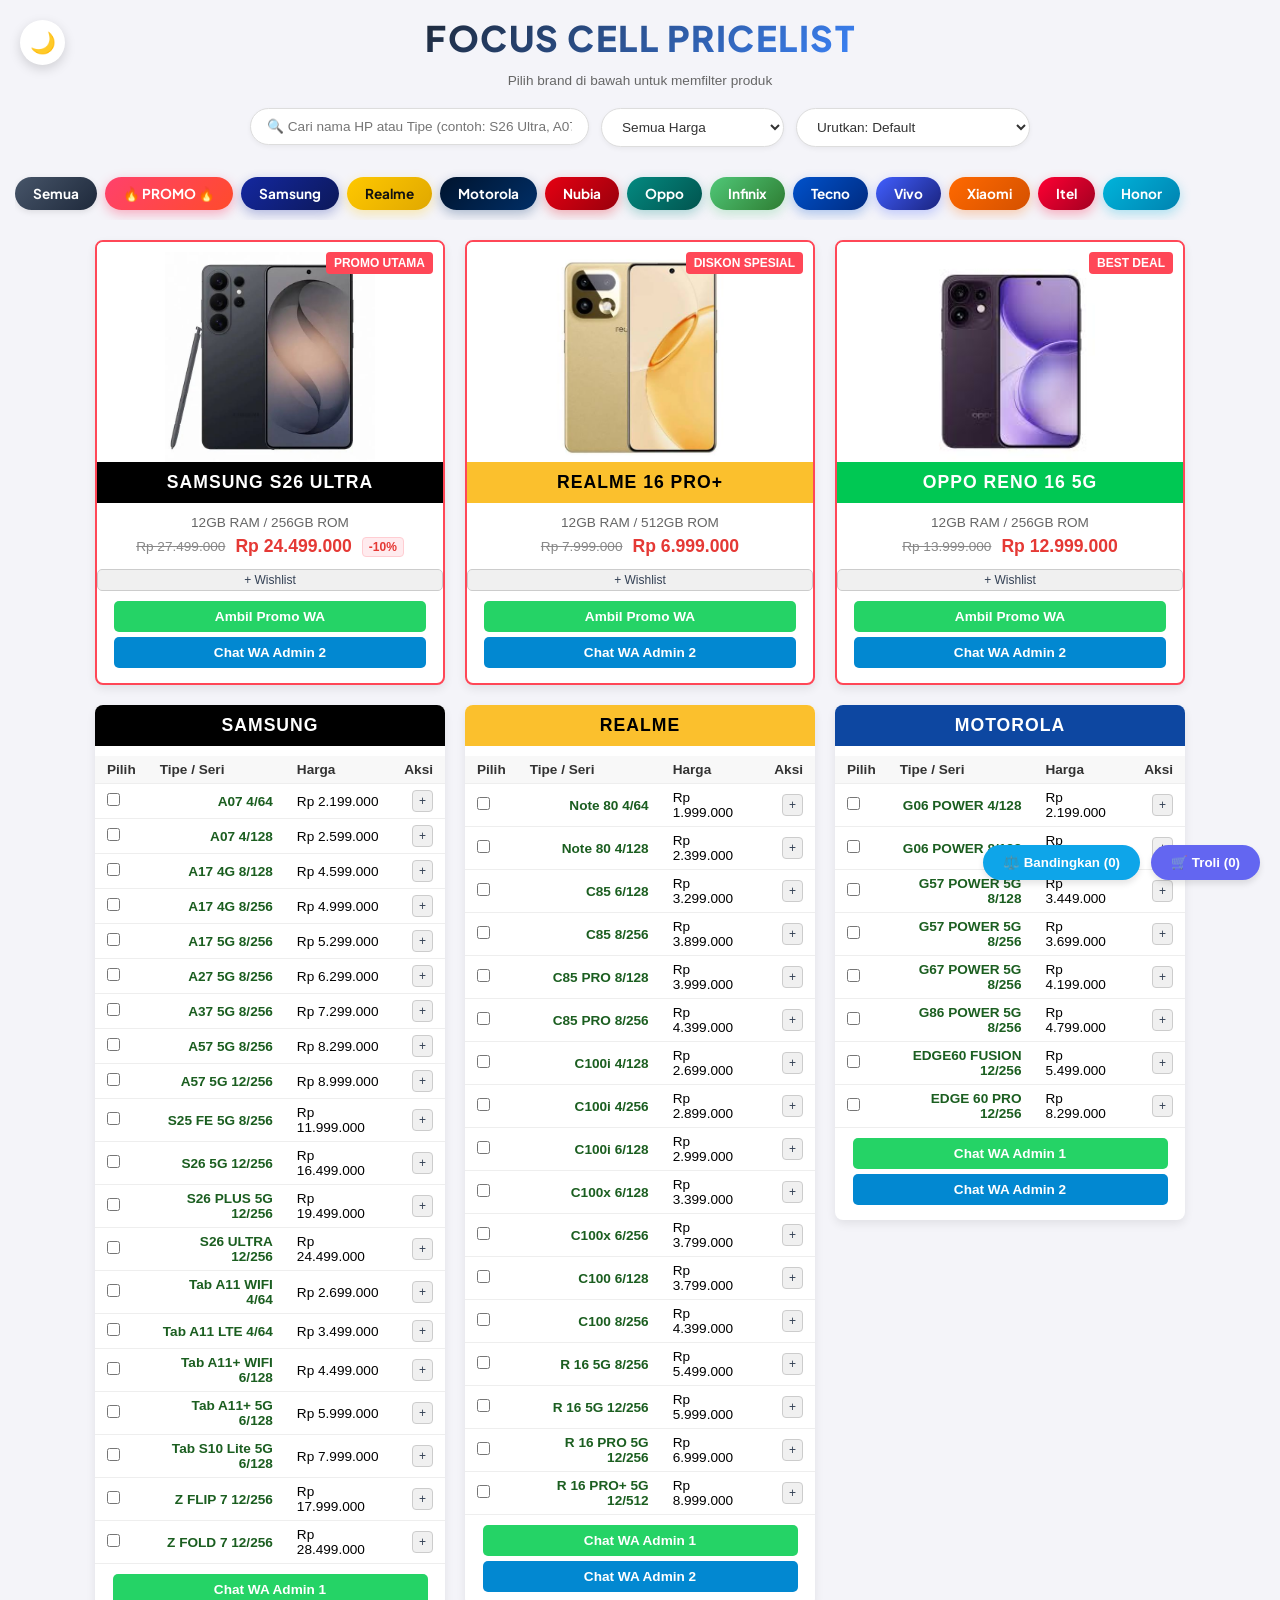
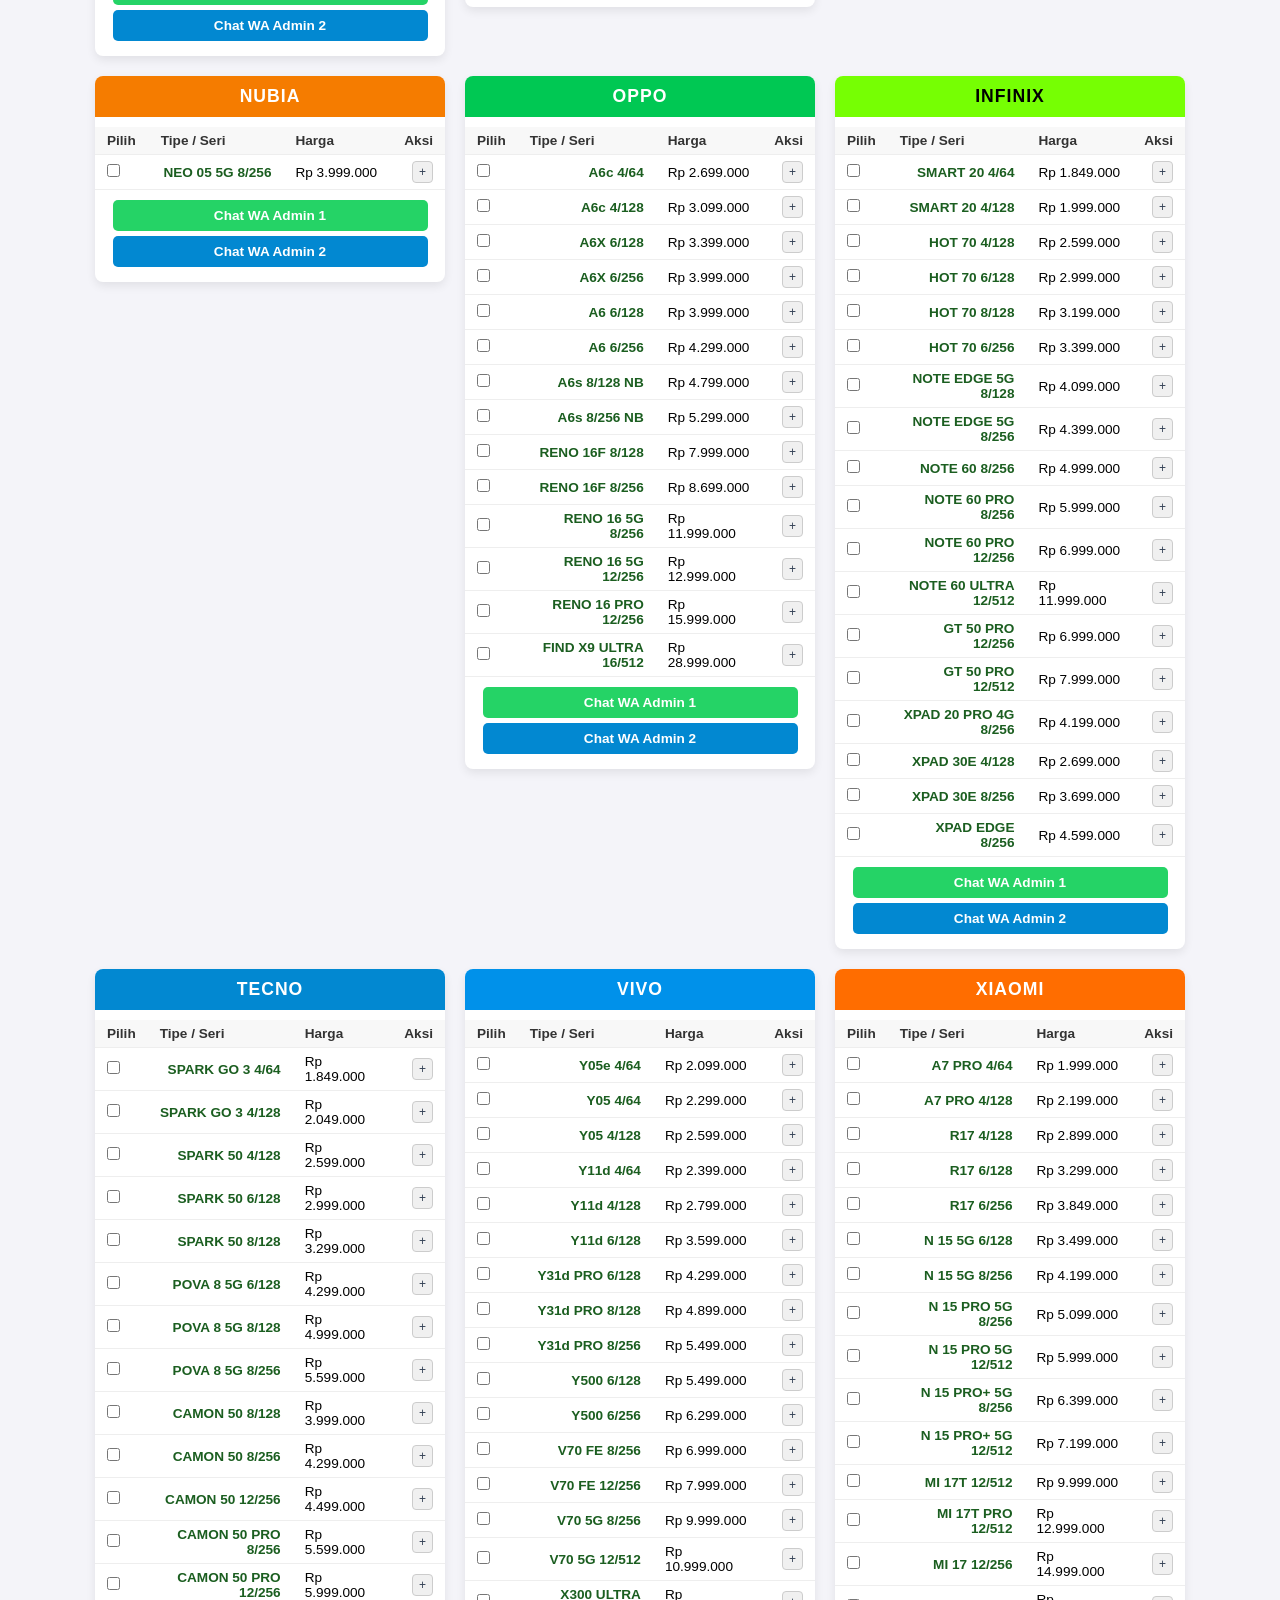
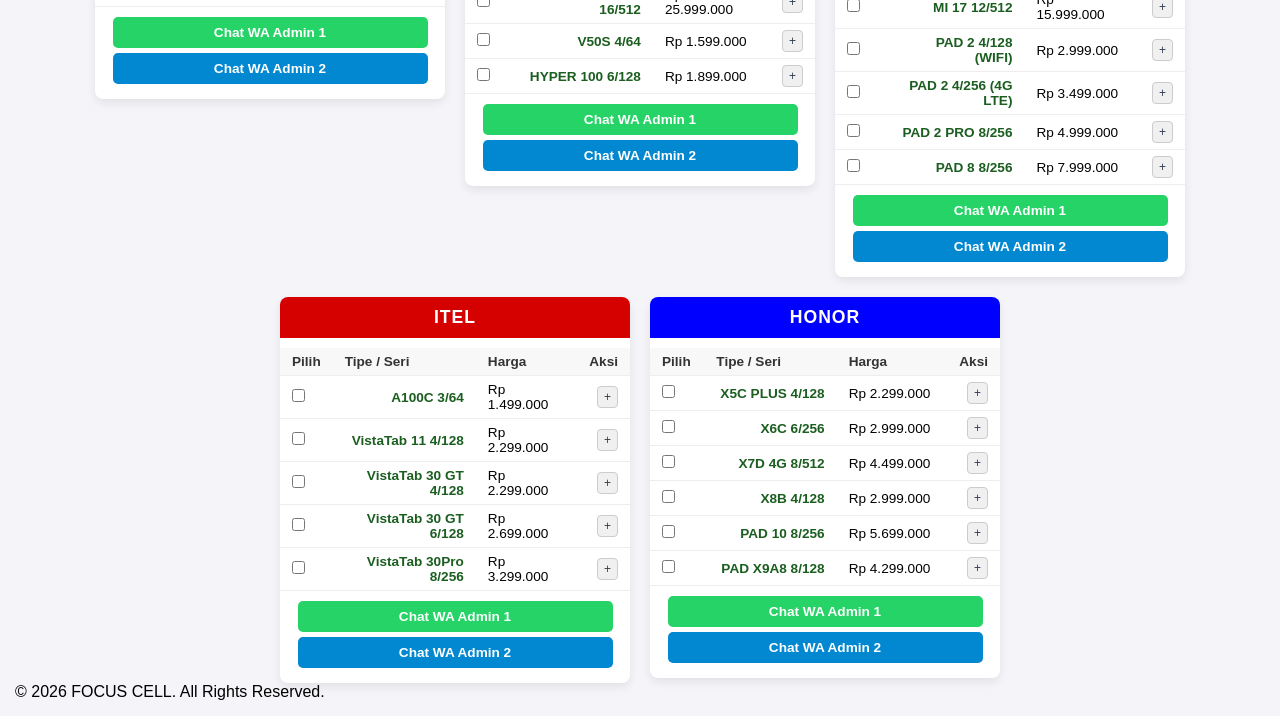
==== commit c054cc61: "Add files via upload" ====
--- a/index.html
+++ b/index.html
@@ -110,7 +110,6 @@
         </div>
       </div>
       <div style="display:flex; gap:5px; margin-bottom:5px;">
-        <button class="action-btn" style="flex:1; background:#f0f0f0; border:1px solid #ccc; border-radius:5px; cursor:pointer;" onclick="copyToClipboard('Samsung S26 Ultra', '24.499.000')">📋 Salin Teks</button>
         <button class="action-btn" style="flex:1; background:#f0f0f0; border:1px solid #ccc; border-radius:5px; cursor:pointer;" onclick="addToWishlist('Samsung S26 Ultra', '24.499.000')">+ Wishlist</button>
       </div>
       <a href="https://wa.me/6283820415743?text=Halo%20min,%20saya%20mau%20ambil%20Promo%20Samsung%20S26%20Ultra" class="btn-wa" target="_blank">Ambil Promo WA</a>
@@ -129,7 +128,6 @@
         </div>
       </div>
       <div style="display:flex; gap:5px; margin-bottom:5px;">
-        <button class="action-btn" style="flex:1; background:#f0f0f0; border:1px solid #ccc; border-radius:5px; cursor:pointer;" onclick="copyToClipboard('Realme 16 Pro+', '6.999.000')">📋 Salin Teks</button>
         <button class="action-btn" style="flex:1; background:#f0f0f0; border:1px solid #ccc; border-radius:5px; cursor:pointer;" onclick="addToWishlist('Realme 16 Pro+', '6.999.000')">+ Wishlist</button>
       </div>
       <a href="https://wa.me/6283820415743?text=Halo%20min,%20saya%20mau%20ambil%20Promo%20Realme%2016%20PRO%2B" class="btn-wa" target="_blank">Ambil Promo WA</a>
@@ -148,7 +146,6 @@
         </div>
       </div>
       <div style="display:flex; gap:5px; margin-bottom:5px;">
-        <button class="action-btn" style="flex:1; background:#f0f0f0; border:1px solid #ccc; border-radius:5px; cursor:pointer;" onclick="copyToClipboard('Oppo Reno 16 5G', '12.999.000')">📋 Salin Teks</button>
         <button class="action-btn" style="flex:1; background:#f0f0f0; border:1px solid #ccc; border-radius:5px; cursor:pointer;" onclick="addToWishlist('Oppo Reno 16 5G', '12.999.000')">+ Wishlist</button>
       </div>
       <a href="https://wa.me/6283820415743?text=Halo%20min,%20saya%20mau%20ambil%20Promo%20Oppo%20Reno%2016" class="btn-wa" target="_blank">Ambil Promo WA</a>
@@ -159,26 +156,26 @@
       <div class="brand-header samsung-bg"><h2>SAMSUNG</h2></div>
       <table class="price-table">
         <tr><th>Pilih</th><th>Tipe / Seri</th><th>Harga</th><th>Aksi</th></tr>
-        <tr data-item-name="A07 4/64" data-item-price="2199000"><td><input type="checkbox" class="compare-check" value="A07 4/64"></td><td>A07 4/64</td><td>Rp 2.199.000</td><td><button class="action-btn" onclick="copyToClipboard('A07 4/64', '2.199.000')">📋</button> <button class="action-btn" onclick="addToWishlist('A07 4/64', '2.199.000')">+</button></td></tr>
-        <tr data-item-name="A07 4/128" data-item-price="2599000"><td><input type="checkbox" class="compare-check" value="A07 4/128"></td><td>A07 4/128</td><td>Rp 2.599.000</td><td><button class="action-btn" onclick="copyToClipboard('A07 4/128', '2.599.000')">📋</button> <button class="action-btn" onclick="addToWishlist('A07 4/128', '2.599.000')">+</button></td></tr>
-        <tr data-item-name="A17 4G 8/128" data-item-price="4599000"><td><input type="checkbox" class="compare-check" value="A17 4G 8/128"></td><td>A17 4G 8/128</td><td>Rp 4.599.000</td><td><button class="action-btn" onclick="copyToClipboard('A17 4G 8/128', '4.599.000')">📋</button> <button class="action-btn" onclick="addToWishlist('A17 4G 8/128', '4.599.000')">+</button></td></tr>
-        <tr data-item-name="A17 4G 8/256" data-item-price="4999000"><td><input type="checkbox" class="compare-check" value="A17 4G 8/256"></td><td>A17 4G 8/256</td><td>Rp 4.999.000</td><td><button class="action-btn" onclick="copyToClipboard('A17 4G 8/256', '4.999.000')">📋</button> <button class="action-btn" onclick="addToWishlist('A17 4G 8/256', '4.999.000')">+</button></td></tr>
-        <tr data-item-name="A17 5G 8/256" data-item-price="5299000"><td><input type="checkbox" class="compare-check" value="A17 5G 8/256"></td><td>A17 5G 8/256</td><td>Rp 5.299.000</td><td><button class="action-btn" onclick="copyToClipboard('A17 5G 8/256', '5.299.000')">📋</button> <button class="action-btn" onclick="addToWishlist('A17 5G 8/256', '5.299.000')">+</button></td></tr>
-        <tr data-item-name="A27 5G 8/256" data-item-price="6299000"><td><input type="checkbox" class="compare-check" value="A27 5G 8/256"></td><td>A27 5G 8/256</td><td>Rp 6.299.000</td><td><button class="action-btn" onclick="copyToClipboard('A27 5G 8/256', '6.299.000')">📋</button> <button class="action-btn" onclick="addToWishlist('A27 5G 8/256', '6.299.000')">+</button></td></tr>
-        <tr data-item-name="A37 5G 8/256" data-item-price="7299000"><td><input type="checkbox" class="compare-check" value="A37 5G 8/256"></td><td>A37 5G 8/256</td><td>Rp 7.299.000</td><td><button class="action-btn" onclick="copyToClipboard('A37 5G 8/256', '7.299.000')">📋</button> <button class="action-btn" onclick="addToWishlist('A37 5G 8/256', '7.299.000')">+</button></td></tr>
-        <tr data-item-name="A57 5G 8/256" data-item-price="8299000"><td><input type="checkbox" class="compare-check" value="A57 5G 8/256"></td><td>A57 5G 8/256</td><td>Rp 8.299.000</td><td><button class="action-btn" onclick="copyToClipboard('A57 5G 8/256', '8.299.000')">📋</button> <button class="action-btn" onclick="addToWishlist('A57 5G 8/256', '8.299.000')">+</button></td></tr>
-        <tr data-item-name="A57 5G 12/256" data-item-price="8999000"><td><input type="checkbox" class="compare-check" value="A57 5G 12/256"></td><td>A57 5G 12/256</td><td>Rp 8.999.000</td><td><button class="action-btn" onclick="copyToClipboard('A57 5G 12/256', '8.999.000')">📋</button> <button class="action-btn" onclick="addToWishlist('A57 5G 12/256', '8.999.000')">+</button></td></tr>
-        <tr data-item-name="S25 FE 5G 8/256" data-item-price="11999000"><td><input type="checkbox" class="compare-check" value="S25 FE 5G 8/256"></td><td>S25 FE 5G 8/256</td><td>Rp 11.999.000</td><td><button class="action-btn" onclick="copyToClipboard('S25 FE 5G 8/256', '11.999.000')">📋</button> <button class="action-btn" onclick="addToWishlist('S25 FE 5G 8/256', '11.999.000')">+</button></td></tr>
-        <tr data-item-name="S26 5G 12/256" data-item-price="16499000"><td><input type="checkbox" class="compare-check" value="S26 5G 12/256"></td><td>S26 5G 12/256</td><td>Rp 16.499.000</td><td><button class="action-btn" onclick="copyToClipboard('S26 5G 12/256', '16.499.000')">📋</button> <button class="action-btn" onclick="addToWishlist('S26 5G 12/256', '16.499.000')">+</button></td></tr>
-        <tr data-item-name="S26 PLUS 5G 12/256" data-item-price="19499000"><td><input type="checkbox" class="compare-check" value="S26 PLUS 5G 12/256"></td><td>S26 PLUS 5G 12/256</td><td>Rp 19.499.000</td><td><button class="action-btn" onclick="copyToClipboard('S26 PLUS 5G 12/256', '19.499.000')">📋</button> <button class="action-btn" onclick="addToWishlist('S26 PLUS 5G 12/256', '19.499.000')">+</button></td></tr>
-        <tr data-item-name="S26 ULTRA 12/256" data-item-price="24499000"><td><input type="checkbox" class="compare-check" value="S26 ULTRA 12/256"></td><td>S26 ULTRA 12/256</td><td>Rp 24.499.000</td><td><button class="action-btn" onclick="copyToClipboard('S26 ULTRA 12/256', '24.499.000')">📋</button> <button class="action-btn" onclick="addToWishlist('S26 ULTRA 12/256', '24.499.000')">+</button></td></tr>
-        <tr data-item-name="Tab A11 WIFI 4/64" data-item-price="2699000"><td><input type="checkbox" class="compare-check" value="Tab A11 WIFI 4/64"></td><td>Tab A11 WIFI 4/64</td><td>Rp 2.699.000</td><td><button class="action-btn" onclick="copyToClipboard('Tab A11 WIFI 4/64', '2.699.000')">📋</button> <button class="action-btn" onclick="addToWishlist('Tab A11 WIFI 4/64', '2.699.000')">+</button></td></tr>
-        <tr data-item-name="Tab A11 LTE 4/64" data-item-price="3499000"><td><input type="checkbox" class="compare-check" value="Tab A11 LTE 4/64"></td><td>Tab A11 LTE 4/64</td><td>Rp 3.499.000</td><td><button class="action-btn" onclick="copyToClipboard('Tab A11 LTE 4/64', '3.499.000')">📋</button> <button class="action-btn" onclick="addToWishlist('Tab A11 LTE 4/64', '3.499.000')">+</button></td></tr>
-        <tr data-item-name="Tab A11+ WIFI 6/128" data-item-price="4499000"><td><input type="checkbox" class="compare-check" value="Tab A11+ WIFI 6/128"></td><td>Tab A11+ WIFI 6/128</td><td>Rp 4.499.000</td><td><button class="action-btn" onclick="copyToClipboard('Tab A11+ WIFI 6/128', '4.499.000')">📋</button> <button class="action-btn" onclick="addToWishlist('Tab A11+ WIFI 6/128', '4.499.000')">+</button></td></tr>
-        <tr data-item-name="Tab A11+ 5G 6/128" data-item-price="5999000"><td><input type="checkbox" class="compare-check" value="Tab A11+ 5G 6/128"></td><td>Tab A11+ 5G 6/128</td><td>Rp 5.999.000</td><td><button class="action-btn" onclick="copyToClipboard('Tab A11+ 5G 6/128', '5.999.000')">📋</button> <button class="action-btn" onclick="addToWishlist('Tab A11+ 5G 6/128', '5.999.000')">+</button></td></tr>
-        <tr data-item-name="Tab S10 Lite 5G 6/128" data-item-price="7999000"><td><input type="checkbox" class="compare-check" value="Tab S10 Lite 5G 6/128"></td><td>Tab S10 Lite 5G 6/128</td><td>Rp 7.999.000</td><td><button class="action-btn" onclick="copyToClipboard('Tab S10 Lite 5G 6/128', '7.999.000')">📋</button> <button class="action-btn" onclick="addToWishlist('Tab S10 Lite 5G 6/128', '7.999.000')">+</button></td></tr>
-        <tr data-item-name="Z FLIP 7 12/256" data-item-price="17999000"><td><input type="checkbox" class="compare-check" value="Z FLIP 7 12/256"></td><td>Z FLIP 7 12/256</td><td>Rp 17.999.000</td><td><button class="action-btn" onclick="copyToClipboard('Z FLIP 7 12/256', '17.999.000')">📋</button> <button class="action-btn" onclick="addToWishlist('Z FLIP 7 12/256', '17.999.000')">+</button></td></tr>
-        <tr data-item-name="Z FOLD 7 12/256" data-item-price="28499000"><td><input type="checkbox" class="compare-check" value="Z FOLD 7 12/256"></td><td>Z FOLD 7 12/256</td><td>Rp 28.499.000</td><td><button class="action-btn" onclick="copyToClipboard('Z FOLD 7 12/256', '28.499.000')">📋</button> <button class="action-btn" onclick="addToWishlist('Z FOLD 7 12/256', '28.499.000')">+</button></td></tr>
+        <tr data-item-name="A07 4/64" data-item-price="2199000"><td><input type="checkbox" class="compare-check" value="A07 4/64"></td><td>A07 4/64</td><td>Rp 2.199.000</td><td><button class="action-btn" onclick="addToWishlist('A07 4/64', '2.199.000')">+</button></td></tr>
+        <tr data-item-name="A07 4/128" data-item-price="2599000"><td><input type="checkbox" class="compare-check" value="A07 4/128"></td><td>A07 4/128</td><td>Rp 2.599.000</td><td><button class="action-btn" onclick="addToWishlist('A07 4/128', '2.599.000')">+</button></td></tr>
+        <tr data-item-name="A17 4G 8/128" data-item-price="4599000"><td><input type="checkbox" class="compare-check" value="A17 4G 8/128"></td><td>A17 4G 8/128</td><td>Rp 4.599.000</td><td><button class="action-btn" onclick="addToWishlist('A17 4G 8/128', '4.599.000')">+</button></td></tr>
+        <tr data-item-name="A17 4G 8/256" data-item-price="4999000"><td><input type="checkbox" class="compare-check" value="A17 4G 8/256"></td><td>A17 4G 8/256</td><td>Rp 4.999.000</td><td><button class="action-btn" onclick="addToWishlist('A17 4G 8/256', '4.999.000')">+</button></td></tr>
+        <tr data-item-name="A17 5G 8/256" data-item-price="5299000"><td><input type="checkbox" class="compare-check" value="A17 5G 8/256"></td><td>A17 5G 8/256</td><td>Rp 5.299.000</td><td><button class="action-btn" onclick="addToWishlist('A17 5G 8/256', '5.299.000')">+</button></td></tr>
+        <tr data-item-name="A27 5G 8/256" data-item-price="6299000"><td><input type="checkbox" class="compare-check" value="A27 5G 8/256"></td><td>A27 5G 8/256</td><td>Rp 6.299.000</td><td><button class="action-btn" onclick="addToWishlist('A27 5G 8/256', '6.299.000')">+</button></td></tr>
+        <tr data-item-name="A37 5G 8/256" data-item-price="7299000"><td><input type="checkbox" class="compare-check" value="A37 5G 8/256"></td><td>A37 5G 8/256</td><td>Rp 7.299.000</td><td><button class="action-btn" onclick="addToWishlist('A37 5G 8/256', '7.299.000')">+</button></td></tr>
+        <tr data-item-name="A57 5G 8/256" data-item-price="8299000"><td><input type="checkbox" class="compare-check" value="A57 5G 8/256"></td><td>A57 5G 8/256</td><td>Rp 8.299.000</td><td><button class="action-btn" onclick="addToWishlist('A57 5G 8/256', '8.299.000')">+</button></td></tr>
+        <tr data-item-name="A57 5G 12/256" data-item-price="8999000"><td><input type="checkbox" class="compare-check" value="A57 5G 12/256"></td><td>A57 5G 12/256</td><td>Rp 8.999.000</td><td><button class="action-btn" onclick="addToWishlist('A57 5G 12/256', '8.999.000')">+</button></td></tr>
+        <tr data-item-name="S25 FE 5G 8/256" data-item-price="11999000"><td><input type="checkbox" class="compare-check" value="S25 FE 5G 8/256"></td><td>S25 FE 5G 8/256</td><td>Rp 11.999.000</td><td><button class="action-btn" onclick="addToWishlist('S25 FE 5G 8/256', '11.999.000')">+</button></td></tr>
+        <tr data-item-name="S26 5G 12/256" data-item-price="16499000"><td><input type="checkbox" class="compare-check" value="S26 5G 12/256"></td><td>S26 5G 12/256</td><td>Rp 16.499.000</td><td><button class="action-btn" onclick="addToWishlist('S26 5G 12/256', '16.499.000')">+</button></td></tr>
+        <tr data-item-name="S26 PLUS 5G 12/256" data-item-price="19499000"><td><input type="checkbox" class="compare-check" value="S26 PLUS 5G 12/256"></td><td>S26 PLUS 5G 12/256</td><td>Rp 19.499.000</td><td><button class="action-btn" onclick="addToWishlist('S26 PLUS 5G 12/256', '19.499.000')">+</button></td></tr>
+        <tr data-item-name="S26 ULTRA 12/256" data-item-price="24499000"><td><input type="checkbox" class="compare-check" value="S26 ULTRA 12/256"></td><td>S26 ULTRA 12/256</td><td>Rp 24.499.000</td><td><button class="action-btn" onclick="addToWishlist('S26 ULTRA 12/256', '24.499.000')">+</button></td></tr>
+        <tr data-item-name="Tab A11 WIFI 4/64" data-item-price="2699000"><td><input type="checkbox" class="compare-check" value="Tab A11 WIFI 4/64"></td><td>Tab A11 WIFI 4/64</td><td>Rp 2.699.000</td><td><button class="action-btn" onclick="addToWishlist('Tab A11 WIFI 4/64', '2.699.000')">+</button></td></tr>
+        <tr data-item-name="Tab A11 LTE 4/64" data-item-price="3499000"><td><input type="checkbox" class="compare-check" value="Tab A11 LTE 4/64"></td><td>Tab A11 LTE 4/64</td><td>Rp 3.499.000</td><td><button class="action-btn" onclick="addToWishlist('Tab A11 LTE 4/64', '3.499.000')">+</button></td></tr>
+        <tr data-item-name="Tab A11+ WIFI 6/128" data-item-price="4499000"><td><input type="checkbox" class="compare-check" value="Tab A11+ WIFI 6/128"></td><td>Tab A11+ WIFI 6/128</td><td>Rp 4.499.000</td><td><button class="action-btn" onclick="addToWishlist('Tab A11+ WIFI 6/128', '4.499.000')">+</button></td></tr>
+        <tr data-item-name="Tab A11+ 5G 6/128" data-item-price="5999000"><td><input type="checkbox" class="compare-check" value="Tab A11+ 5G 6/128"></td><td>Tab A11+ 5G 6/128</td><td>Rp 5.999.000</td><td><button class="action-btn" onclick="addToWishlist('Tab A11+ 5G 6/128', '5.999.000')">+</button></td></tr>
+        <tr data-item-name="Tab S10 Lite 5G 6/128" data-item-price="7999000"><td><input type="checkbox" class="compare-check" value="Tab S10 Lite 5G 6/128"></td><td>Tab S10 Lite 5G 6/128</td><td>Rp 7.999.000</td><td><button class="action-btn" onclick="addToWishlist('Tab S10 Lite 5G 6/128', '7.999.000')">+</button></td></tr>
+        <tr data-item-name="Z FLIP 7 12/256" data-item-price="17999000"><td><input type="checkbox" class="compare-check" value="Z FLIP 7 12/256"></td><td>Z FLIP 7 12/256</td><td>Rp 17.999.000</td><td><button class="action-btn" onclick="addToWishlist('Z FLIP 7 12/256', '17.999.000')">+</button></td></tr>
+        <tr data-item-name="Z FOLD 7 12/256" data-item-price="28499000"><td><input type="checkbox" class="compare-check" value="Z FOLD 7 12/256"></td><td>Z FOLD 7 12/256</td><td>Rp 28.499.000</td><td><button class="action-btn" onclick="addToWishlist('Z FOLD 7 12/256', '28.499.000')">+</button></td></tr>
       </table>
       <a href="https://wa.me/6283820415743?text=Halo%20min,%20mau%20tanya%20stok%20Samsung" class="btn-wa" target="_blank">Chat WA Admin 1</a>
       <a href="https://wa.me/6285113641801?text=Halo%20min,%20mau%20tanya%20stok%20Samsung" class="btn-wa btn-wa-secondary" target="_blank">Chat WA Admin 2</a>
@@ -188,23 +185,23 @@
       <div class="brand-header realme-bg"><h2>REALME</h2></div>
       <table class="price-table">
         <tr><th>Pilih</th><th>Tipe / Seri</th><th>Harga</th><th>Aksi</th></tr>
-        <tr data-item-name="Note 80 4/64" data-item-price="1999000"><td><input type="checkbox" class="compare-check" value="Note 80 4/64"></td><td>Note 80 4/64</td><td>Rp 1.999.000</td><td><button class="action-btn" onclick="copyToClipboard('Note 80 4/64', '1.999.000')">📋</button> <button class="action-btn" onclick="addToWishlist('Note 80 4/64', '1.999.000')">+</button></td></tr>
-        <tr data-item-name="Note 80 4/128" data-item-price="2399000"><td><input type="checkbox" class="compare-check" value="Note 80 4/128"></td><td>Note 80 4/128</td><td>Rp 2.399.000</td><td><button class="action-btn" onclick="copyToClipboard('Note 80 4/128', '2.399.000')">📋</button> <button class="action-btn" onclick="addToWishlist('Note 80 4/128', '2.399.000')">+</button></td></tr>
-        <tr data-item-name="C85 6/128" data-item-price="3299000"><td><input type="checkbox" class="compare-check" value="C85 6/128"></td><td>C85 6/128</td><td>Rp 3.299.000</td><td><button class="action-btn" onclick="copyToClipboard('C85 6/128', '3.299.000')">📋</button> <button class="action-btn" onclick="addToWishlist('C85 6/128', '3.299.000')">+</button></td></tr>
-        <tr data-item-name="C85 8/256" data-item-price="3899000"><td><input type="checkbox" class="compare-check" value="C85 8/256"></td><td>C85 8/256</td><td>Rp 3.899.000</td><td><button class="action-btn" onclick="copyToClipboard('C85 8/256', '3.899.000')">📋</button> <button class="action-btn" onclick="addToWishlist('C85 8/256', '3.899.000')">+</button></td></tr>
-        <tr data-item-name="C85 PRO 8/128" data-item-price="3999000"><td><input type="checkbox" class="compare-check" value="C85 PRO 8/128"></td><td>C85 PRO 8/128</td><td>Rp 3.999.000</td><td><button class="action-btn" onclick="copyToClipboard('C85 PRO 8/128', '3.999.000')">📋</button> <button class="action-btn" onclick="addToWishlist('C85 PRO 8/128', '3.999.000')">+</button></td></tr>
-        <tr data-item-name="C85 PRO 8/256" data-item-price="4399000"><td><input type="checkbox" class="compare-check" value="C85 PRO 8/256"></td><td>C85 PRO 8/256</td><td>Rp 4.399.000</td><td><button class="action-btn" onclick="copyToClipboard('C85 PRO 8/256', '4.399.000')">📋</button> <button class="action-btn" onclick="addToWishlist('C85 PRO 8/256', '4.399.000')">+</button></td></tr>
-        <tr data-item-name="C100i 4/128" data-item-price="2699000"><td><input type="checkbox" class="compare-check" value="C100i 4/128"></td><td>C100i 4/128</td><td>Rp 2.699.000</td><td><button class="action-btn" onclick="copyToClipboard('C100i 4/128', '2.699.000')">📋</button> <button class="action-btn" onclick="addToWishlist('C100i 4/128', '2.699.000')">+</button></td></tr>
-        <tr data-item-name="C100i 4/256" data-item-price="2899000"><td><input type="checkbox" class="compare-check" value="C100i 4/256"></td><td>C100i 4/256</td><td>Rp 2.899.000</td><td><button class="action-btn" onclick="copyToClipboard('C100i 4/256', '2.899.000')">📋</button> <button class="action-btn" onclick="addToWishlist('C100i 4/256', '2.899.000')">+</button></td></tr>
-        <tr data-item-name="C100i 6/128" data-item-price="2999000"><td><input type="checkbox" class="compare-check" value="C100i 6/128"></td><td>C100i 6/128</td><td>Rp 2.999.000</td><td><button class="action-btn" onclick="copyToClipboard('C100i 6/128', '2.999.000')">📋</button> <button class="action-btn" onclick="addToWishlist('C100i 6/128', '2.999.000')">+</button></td></tr>
-        <tr data-item-name="C100x 6/128" data-item-price="3399000"><td><input type="checkbox" class="compare-check" value="C100x 6/128"></td><td>C100x 6/128</td><td>Rp 3.399.000</td><td><button class="action-btn" onclick="copyToClipboard('C100x 6/128', '3.399.000')">📋</button> <button class="action-btn" onclick="addToWishlist('C100x 6/128', '3.399.000')">+</button></td></tr>
-        <tr data-item-name="C100x 6/256" data-item-price="3799000"><td><input type="checkbox" class="compare-check" value="C100x 6/256"></td><td>C100x 6/256</td><td>Rp 3.799.000</td><td><button class="action-btn" onclick="copyToClipboard('C100x 6/256', '3.799.000')">📋</button> <button class="action-btn" onclick="addToWishlist('C100x 6/256', '3.799.000')">+</button></td></tr>
-        <tr data-item-name="C100 6/128" data-item-price="3799000"><td><input type="checkbox" class="compare-check" value="C100 6/128"></td><td>C100 6/128</td><td>Rp 3.799.000</td><td><button class="action-btn" onclick="copyToClipboard('C100 6/128', '3.799.000')">📋</button> <button class="action-btn" onclick="addToWishlist('C100 6/128', '3.799.000')">+</button></td></tr>
-        <tr data-item-name="C100 8/256" data-item-price="4399000"><td><input type="checkbox" class="compare-check" value="C100 8/256"></td><td>C100 8/256</td><td>Rp 4.399.000</td><td><button class="action-btn" onclick="copyToClipboard('C100 8/256', '4.399.000')">📋</button> <button class="action-btn" onclick="addToWishlist('C100 8/256', '4.399.000')">+</button></td></tr>
-        <tr data-item-name="R 16 5G 8/256" data-item-price="5499000"><td><input type="checkbox" class="compare-check" value="R 16 5G 8/256"></td><td>R 16 5G 8/256</td><td>Rp 5.499.000</td><td><button class="action-btn" onclick="copyToClipboard('R 16 5G 8/256', '5.499.000')">📋</button> <button class="action-btn" onclick="addToWishlist('R 16 5G 8/256', '5.499.000')">+</button></td></tr>
-        <tr data-item-name="R 16 5G 12/256" data-item-price="5999000"><td><input type="checkbox" class="compare-check" value="R 16 5G 12/256"></td><td>R 16 5G 12/256</td><td>Rp 5.999.000</td><td><button class="action-btn" onclick="copyToClipboard('R 16 5G 12/256', '5.999.000')">📋</button> <button class="action-btn" onclick="addToWishlist('R 16 5G 12/256', '5.999.000')">+</button></td></tr>
-        <tr data-item-name="R 16 PRO 5G 12/256" data-item-price="6999000"><td><input type="checkbox" class="compare-check" value="R 16 PRO 5G 12/256"></td><td>R 16 PRO 5G 12/256</td><td>Rp 6.999.000</td><td><button class="action-btn" onclick="copyToClipboard('R 16 PRO 5G 12/256', '6.999.000')">📋</button> <button class="action-btn" onclick="addToWishlist('R 16 PRO 5G 12/256', '6.999.000')">+</button></td></tr>
-        <tr data-item-name="R 16 PRO+ 5G 12/512" data-item-price="8999000"><td><input type="checkbox" class="compare-check" value="R 16 PRO+ 5G 12/512"></td><td>R 16 PRO+ 5G 12/512</td><td>Rp 8.999.000</td><td><button class="action-btn" onclick="copyToClipboard('R 16 PRO+ 5G 12/512', '8.999.000')">📋</button> <button class="action-btn" onclick="addToWishlist('R 16 PRO+ 5G 12/512', '8.999.000')">+</button></td></tr>
+        <tr data-item-name="Note 80 4/64" data-item-price="1999000"><td><input type="checkbox" class="compare-check" value="Note 80 4/64"></td><td>Note 80 4/64</td><td>Rp 1.999.000</td><td><button class="action-btn" onclick="addToWishlist('Note 80 4/64', '1.999.000')">+</button></td></tr>
+        <tr data-item-name="Note 80 4/128" data-item-price="2399000"><td><input type="checkbox" class="compare-check" value="Note 80 4/128"></td><td>Note 80 4/128</td><td>Rp 2.399.000</td><td><button class="action-btn" onclick="addToWishlist('Note 80 4/128', '2.399.000')">+</button></td></tr>
+        <tr data-item-name="C85 6/128" data-item-price="3299000"><td><input type="checkbox" class="compare-check" value="C85 6/128"></td><td>C85 6/128</td><td>Rp 3.299.000</td><td><button class="action-btn" onclick="addToWishlist('C85 6/128', '3.299.000')">+</button></td></tr>
+        <tr data-item-name="C85 8/256" data-item-price="3899000"><td><input type="checkbox" class="compare-check" value="C85 8/256"></td><td>C85 8/256</td><td>Rp 3.899.000</td><td><button class="action-btn" onclick="addToWishlist('C85 8/256', '3.899.000')">+</button></td></tr>
+        <tr data-item-name="C85 PRO 8/128" data-item-price="3999000"><td><input type="checkbox" class="compare-check" value="C85 PRO 8/128"></td><td>C85 PRO 8/128</td><td>Rp 3.999.000</td><td><button class="action-btn" onclick="addToWishlist('C85 PRO 8/128', '3.999.000')">+</button></td></tr>
+        <tr data-item-name="C85 PRO 8/256" data-item-price="4399000"><td><input type="checkbox" class="compare-check" value="C85 PRO 8/256"></td><td>C85 PRO 8/256</td><td>Rp 4.399.000</td><td><button class="action-btn" onclick="addToWishlist('C85 PRO 8/256', '4.399.000')">+</button></td></tr>
+        <tr data-item-name="C100i 4/128" data-item-price="2699000"><td><input type="checkbox" class="compare-check" value="C100i 4/128"></td><td>C100i 4/128</td><td>Rp 2.699.000</td><td><button class="action-btn" onclick="addToWishlist('C100i 4/128', '2.699.000')">+</button></td></tr>
+        <tr data-item-name="C100i 4/256" data-item-price="2899000"><td><input type="checkbox" class="compare-check" value="C100i 4/256"></td><td>C100i 4/256</td><td>Rp 2.899.000</td><td><button class="action-btn" onclick="addToWishlist('C100i 4/256', '2.899.000')">+</button></td></tr>
+        <tr data-item-name="C100i 6/128" data-item-price="2999000"><td><input type="checkbox" class="compare-check" value="C100i 6/128"></td><td>C100i 6/128</td><td>Rp 2.999.000</td><td><button class="action-btn" onclick="addToWishlist('C100i 6/128', '2.999.000')">+</button></td></tr>
+        <tr data-item-name="C100x 6/128" data-item-price="3399000"><td><input type="checkbox" class="compare-check" value="C100x 6/128"></td><td>C100x 6/128</td><td>Rp 3.399.000</td><td><button class="action-btn" onclick="addToWishlist('C100x 6/128', '3.399.000')">+</button></td></tr>
+        <tr data-item-name="C100x 6/256" data-item-price="3799000"><td><input type="checkbox" class="compare-check" value="C100x 6/256"></td><td>C100x 6/256</td><td>Rp 3.799.000</td><td><button class="action-btn" onclick="addToWishlist('C100x 6/256', '3.799.000')">+</button></td></tr>
+        <tr data-item-name="C100 6/128" data-item-price="3799000"><td><input type="checkbox" class="compare-check" value="C100 6/128"></td><td>C100 6/128</td><td>Rp 3.799.000</td><td><button class="action-btn" onclick="addToWishlist('C100 6/128', '3.799.000')">+</button></td></tr>
+        <tr data-item-name="C100 8/256" data-item-price="4399000"><td><input type="checkbox" class="compare-check" value="C100 8/256"></td><td>C100 8/256</td><td>Rp 4.399.000</td><td><button class="action-btn" onclick="addToWishlist('C100 8/256', '4.399.000')">+</button></td></tr>
+        <tr data-item-name="R 16 5G 8/256" data-item-price="5499000"><td><input type="checkbox" class="compare-check" value="R 16 5G 8/256"></td><td>R 16 5G 8/256</td><td>Rp 5.499.000</td><td><button class="action-btn" onclick="addToWishlist('R 16 5G 8/256', '5.499.000')">+</button></td></tr>
+        <tr data-item-name="R 16 5G 12/256" data-item-price="5999000"><td><input type="checkbox" class="compare-check" value="R 16 5G 12/256"></td><td>R 16 5G 12/256</td><td>Rp 5.999.000</td><td><button class="action-btn" onclick="addToWishlist('R 16 5G 12/256', '5.999.000')">+</button></td></tr>
+        <tr data-item-name="R 16 PRO 5G 12/256" data-item-price="6999000"><td><input type="checkbox" class="compare-check" value="R 16 PRO 5G 12/256"></td><td>R 16 PRO 5G 12/256</td><td>Rp 6.999.000</td><td><button class="action-btn" onclick="addToWishlist('R 16 PRO 5G 12/256', '6.999.000')">+</button></td></tr>
+        <tr data-item-name="R 16 PRO+ 5G 12/512" data-item-price="8999000"><td><input type="checkbox" class="compare-check" value="R 16 PRO+ 5G 12/512"></td><td>R 16 PRO+ 5G 12/512</td><td>Rp 8.999.000</td><td><button class="action-btn" onclick="addToWishlist('R 16 PRO+ 5G 12/512', '8.999.000')">+</button></td></tr>
       </table>
       <a href="https://wa.me/6283820415743?text=Halo%20min,%20mau%20tanya%20stok%20Realme" class="btn-wa" target="_blank">Chat WA Admin 1</a>
       <a href="https://wa.me/6285113641801?text=Halo%20min,%20mau%20tanya%20stok%20Realme" class="btn-wa btn-wa-secondary" target="_blank">Chat WA Admin 2</a>
@@ -214,14 +211,14 @@
       <div class="brand-header motorola-bg"><h2>MOTOROLA</h2></div>
       <table class="price-table">
         <tr><th>Pilih</th><th>Tipe / Seri</th><th>Harga</th><th>Aksi</th></tr>
-        <tr data-item-name="G06 POWER 4/128" data-item-price="2199000"><td><input type="checkbox" class="compare-check" value="G06 POWER 4/128"></td><td>G06 POWER 4/128</td><td>Rp 2.199.000</td><td><button class="action-btn" onclick="copyToClipboard('G06 POWER 4/128', '2.199.000')">📋</button> <button class="action-btn" onclick="addToWishlist('G06 POWER 4/128', '2.199.000')">+</button></td></tr>
-        <tr data-item-name="G06 POWER 8/128" data-item-price="2999000"><td><input type="checkbox" class="compare-check" value="G06 POWER 8/128"></td><td>G06 POWER 8/128</td><td>Rp 2.999.000</td><td><button class="action-btn" onclick="copyToClipboard('G06 POWER 8/128', '2.999.000')">📋</button> <button class="action-btn" onclick="addToWishlist('G06 POWER 8/128', '2.999.000')">+</button></td></tr>
-        <tr data-item-name="G57 POWER 5G 8/128" data-item-price="3449000"><td><input type="checkbox" class="compare-check" value="G57 POWER 5G 8/128"></td><td>G57 POWER 5G 8/128</td><td>Rp 3.449.000</td><td><button class="action-btn" onclick="copyToClipboard('G57 POWER 5G 8/128', '3.449.000')">📋</button> <button class="action-btn" onclick="addToWishlist('G57 POWER 5G 8/128', '3.449.000')">+</button></td></tr>
-        <tr data-item-name="G57 POWER 5G 8/256" data-item-price="3699000"><td><input type="checkbox" class="compare-check" value="G57 POWER 5G 8/256"></td><td>G57 POWER 5G 8/256</td><td>Rp 3.699.000</td><td><button class="action-btn" onclick="copyToClipboard('G57 POWER 5G 8/256', '3.699.000')">📋</button> <button class="action-btn" onclick="addToWishlist('G57 POWER 5G 8/256', '3.699.000')">+</button></td></tr>
-        <tr data-item-name="G67 POWER 5G 8/256" data-item-price="4199000"><td><input type="checkbox" class="compare-check" value="G67 POWER 5G 8/256"></td><td>G67 POWER 5G 8/256</td><td>Rp 4.199.000</td><td><button class="action-btn" onclick="copyToClipboard('G67 POWER 5G 8/256', '4.199.000')">📋</button> <button class="action-btn" onclick="addToWishlist('G67 POWER 5G 8/256', '4.199.000')">+</button></td></tr>
-        <tr data-item-name="G86 POWER 5G 8/256" data-item-price="4799000"><td><input type="checkbox" class="compare-check" value="G86 POWER 5G 8/256"></td><td>G86 POWER 5G 8/256</td><td>Rp 4.799.000</td><td><button class="action-btn" onclick="copyToClipboard('G86 POWER 5G 8/256', '4.799.000')">📋</button> <button class="action-btn" onclick="addToWishlist('G86 POWER 5G 8/256', '4.799.000')">+</button></td></tr>
-        <tr data-item-name="EDGE60 FUSION 12/256" data-item-price="5499000"><td><input type="checkbox" class="compare-check" value="EDGE60 FUSION 12/256"></td><td>EDGE60 FUSION 12/256</td><td>Rp 5.499.000</td><td><button class="action-btn" onclick="copyToClipboard('EDGE60 FUSION 12/256', '5.499.000')">📋</button> <button class="action-btn" onclick="addToWishlist('EDGE60 FUSION 12/256', '5.499.000')">+</button></td></tr>
-        <tr data-item-name="EDGE 60 PRO 12/256" data-item-price="8299000"><td><input type="checkbox" class="compare-check" value="EDGE 60 PRO 12/256"></td><td>EDGE 60 PRO 12/256</td><td>Rp 8.299.000</td><td><button class="action-btn" onclick="copyToClipboard('EDGE 60 PRO 12/256', '8.299.000')">📋</button> <button class="action-btn" onclick="addToWishlist('EDGE 60 PRO 12/256', '8.299.000')">+</button></td></tr>
+        <tr data-item-name="G06 POWER 4/128" data-item-price="2199000"><td><input type="checkbox" class="compare-check" value="G06 POWER 4/128"></td><td>G06 POWER 4/128</td><td>Rp 2.199.000</td><td><button class="action-btn" onclick="addToWishlist('G06 POWER 4/128', '2.199.000')">+</button></td></tr>
+        <tr data-item-name="G06 POWER 8/128" data-item-price="2999000"><td><input type="checkbox" class="compare-check" value="G06 POWER 8/128"></td><td>G06 POWER 8/128</td><td>Rp 2.999.000</td><td><button class="action-btn" onclick="addToWishlist('G06 POWER 8/128', '2.999.000')">+</button></td></tr>
+        <tr data-item-name="G57 POWER 5G 8/128" data-item-price="3449000"><td><input type="checkbox" class="compare-check" value="G57 POWER 5G 8/128"></td><td>G57 POWER 5G 8/128</td><td>Rp 3.449.000</td><td><button class="action-btn" onclick="addToWishlist('G57 POWER 5G 8/128', '3.449.000')">+</button></td></tr>
+        <tr data-item-name="G57 POWER 5G 8/256" data-item-price="3699000"><td><input type="checkbox" class="compare-check" value="G57 POWER 5G 8/256"></td><td>G57 POWER 5G 8/256</td><td>Rp 3.699.000</td><td><button class="action-btn" onclick="addToWishlist('G57 POWER 5G 8/256', '3.699.000')">+</button></td></tr>
+        <tr data-item-name="G67 POWER 5G 8/256" data-item-price="4199000"><td><input type="checkbox" class="compare-check" value="G67 POWER 5G 8/256"></td><td>G67 POWER 5G 8/256</td><td>Rp 4.199.000</td><td><button class="action-btn" onclick="addToWishlist('G67 POWER 5G 8/256', '4.199.000')">+</button></td></tr>
+        <tr data-item-name="G86 POWER 5G 8/256" data-item-price="4799000"><td><input type="checkbox" class="compare-check" value="G86 POWER 5G 8/256"></td><td>G86 POWER 5G 8/256</td><td>Rp 4.799.000</td><td><button class="action-btn" onclick="addToWishlist('G86 POWER 5G 8/256', '4.799.000')">+</button></td></tr>
+        <tr data-item-name="EDGE60 FUSION 12/256" data-item-price="5499000"><td><input type="checkbox" class="compare-check" value="EDGE60 FUSION 12/256"></td><td>EDGE60 FUSION 12/256</td><td>Rp 5.499.000</td><td><button class="action-btn" onclick="addToWishlist('EDGE60 FUSION 12/256', '5.499.000')">+</button></td></tr>
+        <tr data-item-name="EDGE 60 PRO 12/256" data-item-price="8299000"><td><input type="checkbox" class="compare-check" value="EDGE 60 PRO 12/256"></td><td>EDGE 60 PRO 12/256</td><td>Rp 8.299.000</td><td><button class="action-btn" onclick="addToWishlist('EDGE 60 PRO 12/256', '8.299.000')">+</button></td></tr>
       </table>
       <a href="https://wa.me/6283820415743?text=Halo%20min,%20mau%20tanya%20stok%20Motorola" class="btn-wa" target="_blank">Chat WA Admin 1</a>
       <a href="https://wa.me/6285113641801?text=Halo%20min,%20mau%20tanya%20stok%20Motorola" class="btn-wa btn-wa-secondary" target="_blank">Chat WA Admin 2</a>
@@ -231,7 +228,7 @@
       <div class="brand-header nubia-bg"><h2>NUBIA</h2></div>
       <table class="price-table">
         <tr><th>Pilih</th><th>Tipe / Seri</th><th>Harga</th><th>Aksi</th></tr>
-        <tr data-item-name="NEO 05 5G 8/256" data-item-price="3999000"><td><input type="checkbox" class="compare-check" value="NEO 05 5G 8/256"></td><td>NEO 05 5G 8/256</td><td>Rp 3.999.000</td><td><button class="action-btn" onclick="copyToClipboard('NEO 05 5G 8/256', '3.999.000')">📋</button> <button class="action-btn" onclick="addToWishlist('NEO 05 5G 8/256', '3.999.000')">+</button></td></tr>
+        <tr data-item-name="NEO 05 5G 8/256" data-item-price="3999000"><td><input type="checkbox" class="compare-check" value="NEO 05 5G 8/256"></td><td>NEO 05 5G 8/256</td><td>Rp 3.999.000</td><td><button class="action-btn" onclick="addToWishlist('NEO 05 5G 8/256', '3.999.000')">+</button></td></tr>
       </table>
       <a href="https://wa.me/6283820415743?text=Halo%20min,%20mau%20tanya%20stok%20Nubia" class="btn-wa" target="_blank">Chat WA Admin 1</a>
       <a href="https://wa.me/6285113641801?text=Halo%20min,%20mau%20tanya%20stok%20Nubia" class="btn-wa btn-wa-secondary" target="_blank">Chat WA Admin 2</a>
@@ -241,20 +238,20 @@
       <div class="brand-header oppo-bg"><h2>OPPO</h2></div>
       <table class="price-table">
         <tr><th>Pilih</th><th>Tipe / Seri</th><th>Harga</th><th>Aksi</th></tr>
-        <tr data-item-name="A6c 4/64" data-item-price="2699000"><td><input type="checkbox" class="compare-check" value="A6c 4/64"></td><td>A6c 4/64</td><td>Rp 2.699.000</td><td><button class="action-btn" onclick="copyToClipboard('A6c 4/64', '2.699.000')">📋</button> <button class="action-btn" onclick="addToWishlist('A6c 4/64', '2.699.000')">+</button></td></tr>
-        <tr data-item-name="A6c 4/128" data-item-price="3099000"><td><input type="checkbox" class="compare-check" value="A6c 4/128"></td><td>A6c 4/128</td><td>Rp 3.099.000</td><td><button class="action-btn" onclick="copyToClipboard('A6c 4/128', '3.099.000')">📋</button> <button class="action-btn" onclick="addToWishlist('A6c 4/128', '3.099.000')">+</button></td></tr>
-        <tr data-item-name="A6X 6/128" data-item-price="3399000"><td><input type="checkbox" class="compare-check" value="A6X 6/128"></td><td>A6X 6/128</td><td>Rp 3.399.000</td><td><button class="action-btn" onclick="copyToClipboard('A6X 6/128', '3.399.000')">📋</button> <button class="action-btn" onclick="addToWishlist('A6X 6/128', '3.399.000')">+</button></td></tr>
-        <tr data-item-name="A6X 6/256" data-item-price="3999000"><td><input type="checkbox" class="compare-check" value="A6X 6/256"></td><td>A6X 6/256</td><td>Rp 3.999.000</td><td><button class="action-btn" onclick="copyToClipboard('A6X 6/256', '3.999.000')">📋</button> <button class="action-btn" onclick="addToWishlist('A6X 6/256', '3.999.000')">+</button></td></tr>
-        <tr data-item-name="A6 6/128" data-item-price="3999000"><td><input type="checkbox" class="compare-check" value="A6 6/128"></td><td>A6 6/128</td><td>Rp 3.999.000</td><td><button class="action-btn" onclick="copyToClipboard('A6 6/128', '3.999.000')">📋</button> <button class="action-btn" onclick="addToWishlist('A6 6/128', '3.999.000')">+</button></td></tr>
-        <tr data-item-name="A6 6/256" data-item-price="4299000"><td><input type="checkbox" class="compare-check" value="A6 6/256"></td><td>A6 6/256</td><td>Rp 4.299.000</td><td><button class="action-btn" onclick="copyToClipboard('A6 6/256', '4.299.000')">📋</button> <button class="action-btn" onclick="addToWishlist('A6 6/256', '4.299.000')">+</button></td></tr>
-        <tr data-item-name="A6s 8/128 NB" data-item-price="4799000"><td><input type="checkbox" class="compare-check" value="A6s 8/128 NB"></td><td>A6s 8/128 NB</td><td>Rp 4.799.000</td><td><button class="action-btn" onclick="copyToClipboard('A6s 8/128 NB', '4.799.000')">📋</button> <button class="action-btn" onclick="addToWishlist('A6s 8/128 NB', '4.799.000')">+</button></td></tr>
-        <tr data-item-name="A6s 8/256 NB" data-item-price="5299000"><td><input type="checkbox" class="compare-check" value="A6s 8/256 NB"></td><td>A6s 8/256 NB</td><td>Rp 5.299.000</td><td><button class="action-btn" onclick="copyToClipboard('A6s 8/256 NB', '5.299.000')">📋</button> <button class="action-btn" onclick="addToWishlist('A6s 8/256 NB', '5.299.000')">+</button></td></tr>
-        <tr data-item-name="RENO 16F 8/128" data-item-price="7999000"><td><input type="checkbox" class="compare-check" value="RENO 16F 8/128"></td><td>RENO 16F 8/128</td><td>Rp 7.999.000</td><td><button class="action-btn" onclick="copyToClipboard('RENO 16F 8/128', '7.999.000')">📋</button> <button class="action-btn" onclick="addToWishlist('RENO 16F 8/128', '7.999.000')">+</button></td></tr>
-        <tr data-item-name="RENO 16F 8/256" data-item-price="8699000"><td><input type="checkbox" class="compare-check" value="RENO 16F 8/256"></td><td>RENO 16F 8/256</td><td>Rp 8.699.000</td><td><button class="action-btn" onclick="copyToClipboard('RENO 16F 8/256', '8.699.000')">📋</button> <button class="action-btn" onclick="addToWishlist('RENO 16F 8/256', '8.699.000')">+</button></td></tr>
-        <tr data-item-name="RENO 16 5G 8/256" data-item-price="11999000"><td><input type="checkbox" class="compare-check" value="RENO 16 5G 8/256"></td><td>RENO 16 5G 8/256</td><td>Rp 11.999.000</td><td><button class="action-btn" onclick="copyToClipboard('RENO 16 5G 8/256', '11.999.000')">📋</button> <button class="action-btn" onclick="addToWishlist('RENO 16 5G 8/256', '11.999.000')">+</button></td></tr>
-        <tr data-item-name="RENO 16 5G 12/256" data-item-price="12999000"><td><input type="checkbox" class="compare-check" value="RENO 16 5G 12/256"></td><td>RENO 16 5G 12/256</td><td>Rp 12.999.000</td><td><button class="action-btn" onclick="copyToClipboard('RENO 16 5G 12/256', '12.999.000')">📋</button> <button class="action-btn" onclick="addToWishlist('RENO 16 5G 12/256', '12.999.000')">+</button></td></tr>
-        <tr data-item-name="RENO 16 PRO 12/256" data-item-price="15999000"><td><input type="checkbox" class="compare-check" value="RENO 16 PRO 12/256"></td><td>RENO 16 PRO 12/256</td><td>Rp 15.999.000</td><td><button class="action-btn" onclick="copyToClipboard('RENO 16 PRO 12/256', '15.999.000')">📋</button> <button class="action-btn" onclick="addToWishlist('RENO 16 PRO 12/256', '15.999.000')">+</button></td></tr>
-        <tr data-item-name="FIND X9 ULTRA 16/512" data-item-price="28999000"><td><input type="checkbox" class="compare-check" value="FIND X9 ULTRA 16/512"></td><td>FIND X9 ULTRA 16/512</td><td>Rp 28.999.000</td><td><button class="action-btn" onclick="copyToClipboard('FIND X9 ULTRA 16/512', '28.999.000')">📋</button> <button class="action-btn" onclick="addToWishlist('FIND X9 ULTRA 16/512', '28.999.000')">+</button></td></tr>
+        <tr data-item-name="A6c 4/64" data-item-price="2699000"><td><input type="checkbox" class="compare-check" value="A6c 4/64"></td><td>A6c 4/64</td><td>Rp 2.699.000</td><td><button class="action-btn" onclick="addToWishlist('A6c 4/64', '2.699.000')">+</button></td></tr>
+        <tr data-item-name="A6c 4/128" data-item-price="3099000"><td><input type="checkbox" class="compare-check" value="A6c 4/128"></td><td>A6c 4/128</td><td>Rp 3.099.000</td><td><button class="action-btn" onclick="addToWishlist('A6c 4/128', '3.099.000')">+</button></td></tr>
+        <tr data-item-name="A6X 6/128" data-item-price="3399000"><td><input type="checkbox" class="compare-check" value="A6X 6/128"></td><td>A6X 6/128</td><td>Rp 3.399.000</td><td><button class="action-btn" onclick="addToWishlist('A6X 6/128', '3.399.000')">+</button></td></tr>
+        <tr data-item-name="A6X 6/256" data-item-price="3999000"><td><input type="checkbox" class="compare-check" value="A6X 6/256"></td><td>A6X 6/256</td><td>Rp 3.999.000</td><td><button class="action-btn" onclick="addToWishlist('A6X 6/256', '3.999.000')">+</button></td></tr>
+        <tr data-item-name="A6 6/128" data-item-price="3999000"><td><input type="checkbox" class="compare-check" value="A6 6/128"></td><td>A6 6/128</td><td>Rp 3.999.000</td><td><button class="action-btn" onclick="addToWishlist('A6 6/128', '3.999.000')">+</button></td></tr>
+        <tr data-item-name="A6 6/256" data-item-price="4299000"><td><input type="checkbox" class="compare-check" value="A6 6/256"></td><td>A6 6/256</td><td>Rp 4.299.000</td><td><button class="action-btn" onclick="addToWishlist('A6 6/256', '4.299.000')">+</button></td></tr>
+        <tr data-item-name="A6s 8/128 NB" data-item-price="4799000"><td><input type="checkbox" class="compare-check" value="A6s 8/128 NB"></td><td>A6s 8/128 NB</td><td>Rp 4.799.000</td><td><button class="action-btn" onclick="addToWishlist('A6s 8/128 NB', '4.799.000')">+</button></td></tr>
+        <tr data-item-name="A6s 8/256 NB" data-item-price="5299000"><td><input type="checkbox" class="compare-check" value="A6s 8/256 NB"></td><td>A6s 8/256 NB</td><td>Rp 5.299.000</td><td><button class="action-btn" onclick="addToWishlist('A6s 8/256 NB', '5.299.000')">+</button></td></tr>
+        <tr data-item-name="RENO 16F 8/128" data-item-price="7999000"><td><input type="checkbox" class="compare-check" value="RENO 16F 8/128"></td><td>RENO 16F 8/128</td><td>Rp 7.999.000</td><td><button class="action-btn" onclick="addToWishlist('RENO 16F 8/128', '7.999.000')">+</button></td></tr>
+        <tr data-item-name="RENO 16F 8/256" data-item-price="8699000"><td><input type="checkbox" class="compare-check" value="RENO 16F 8/256"></td><td>RENO 16F 8/256</td><td>Rp 8.699.000</td><td><button class="action-btn" onclick="addToWishlist('RENO 16F 8/256', '8.699.000')">+</button></td></tr>
+        <tr data-item-name="RENO 16 5G 8/256" data-item-price="11999000"><td><input type="checkbox" class="compare-check" value="RENO 16 5G 8/256"></td><td>RENO 16 5G 8/256</td><td>Rp 11.999.000</td><td><button class="action-btn" onclick="addToWishlist('RENO 16 5G 8/256', '11.999.000')">+</button></td></tr>
+        <tr data-item-name="RENO 16 5G 12/256" data-item-price="12999000"><td><input type="checkbox" class="compare-check" value="RENO 16 5G 12/256"></td><td>RENO 16 5G 12/256</td><td>Rp 12.999.000</td><td><button class="action-btn" onclick="addToWishlist('RENO 16 5G 12/256', '12.999.000')">+</button></td></tr>
+        <tr data-item-name="RENO 16 PRO 12/256" data-item-price="15999000"><td><input type="checkbox" class="compare-check" value="RENO 16 PRO 12/256"></td><td>RENO 16 PRO 12/256</td><td>Rp 15.999.000</td><td><button class="action-btn" onclick="addToWishlist('RENO 16 PRO 12/256', '15.999.000')">+</button></td></tr>
+        <tr data-item-name="FIND X9 ULTRA 16/512" data-item-price="28999000"><td><input type="checkbox" class="compare-check" value="FIND X9 ULTRA 16/512"></td><td>FIND X9 ULTRA 16/512</td><td>Rp 28.999.000</td><td><button class="action-btn" onclick="addToWishlist('FIND X9 ULTRA 16/512', '28.999.000')">+</button></td></tr>
       </table>
       <a href="https://wa.me/6283820415743?text=Halo%20min,%20mau%20tanya%20stok%20Oppo" class="btn-wa" target="_blank">Chat WA Admin 1</a>
       <a href="https://wa.me/6285113641801?text=Halo%20min,%20mau%20tanya%20stok%20Oppo" class="btn-wa btn-wa-secondary" target="_blank">Chat WA Admin 2</a>
@@ -264,24 +261,24 @@
       <div class="brand-header infinix-bg"><h2>INFINIX</h2></div>
       <table class="price-table">
         <tr><th>Pilih</th><th>Tipe / Seri</th><th>Harga</th><th>Aksi</th></tr>
-        <tr data-item-name="SMART 20 4/64" data-item-price="1849000"><td><input type="checkbox" class="compare-check" value="SMART 20 4/64"></td><td>SMART 20 4/64</td><td>Rp 1.849.000</td><td><button class="action-btn" onclick="copyToClipboard('SMART 20 4/64', '1.849.000')">📋</button> <button class="action-btn" onclick="addToWishlist('SMART 20 4/64', '1.849.000')">+</button></td></tr>
-        <tr data-item-name="SMART 20 4/128" data-item-price="1999000"><td><input type="checkbox" class="compare-check" value="SMART 20 4/128"></td><td>SMART 20 4/128</td><td>Rp 1.999.000</td><td><button class="action-btn" onclick="copyToClipboard('SMART 20 4/128', '1.999.000')">📋</button> <button class="action-btn" onclick="addToWishlist('SMART 20 4/128', '1.999.000')">+</button></td></tr>
-        <tr data-item-name="HOT 70 4/128" data-item-price="2599000"><td><input type="checkbox" class="compare-check" value="HOT 70 4/128"></td><td>HOT 70 4/128</td><td>Rp 2.599.000</td><td><button class="action-btn" onclick="copyToClipboard('HOT 70 4/128', '2.599.000')">📋</button> <button class="action-btn" onclick="addToWishlist('HOT 70 4/128', '2.599.000')">+</button></td></tr>
-        <tr data-item-name="HOT 70 6/128" data-item-price="2999000"><td><input type="checkbox" class="compare-check" value="HOT 70 6/128"></td><td>HOT 70 6/128</td><td>Rp 2.999.000</td><td><button class="action-btn" onclick="copyToClipboard('HOT 70 6/128', '2.999.000')">📋</button> <button class="action-btn" onclick="addToWishlist('HOT 70 6/128', '2.999.000')">+</button></td></tr>
-        <tr data-item-name="HOT 70 8/128" data-item-price="3199000"><td><input type="checkbox" class="compare-check" value="HOT 70 8/128"></td><td>HOT 70 8/128</td><td>Rp 3.199.000</td><td><button class="action-btn" onclick="copyToClipboard('HOT 70 8/128', '3.199.000')">📋</button> <button class="action-btn" onclick="addToWishlist('HOT 70 8/128', '3.199.000')">+</button></td></tr>
-        <tr data-item-name="HOT 70 6/256" data-item-price="3399000"><td><input type="checkbox" class="compare-check" value="HOT 70 6/256"></td><td>HOT 70 6/256</td><td>Rp 3.399.000</td><td><button class="action-btn" onclick="copyToClipboard('HOT 70 6/256', '3.399.000')">📋</button> <button class="action-btn" onclick="addToWishlist('HOT 70 6/256', '3.399.000')">+</button></td></tr>
-        <tr data-item-name="NOTE EDGE 5G 8/128" data-item-price="4099000"><td><input type="checkbox" class="compare-check" value="NOTE EDGE 5G 8/128"></td><td>NOTE EDGE 5G 8/128</td><td>Rp 4.099.000</td><td><button class="action-btn" onclick="copyToClipboard('NOTE EDGE 5G 8/128', '4.099.000')">📋</button> <button class="action-btn" onclick="addToWishlist('NOTE EDGE 5G 8/128', '4.099.000')">+</button></td></tr>
-        <tr data-item-name="NOTE EDGE 5G 8/256" data-item-price="4399000"><td><input type="checkbox" class="compare-check" value="NOTE EDGE 5G 8/256"></td><td>NOTE EDGE 5G 8/256</td><td>Rp 4.399.000</td><td><button class="action-btn" onclick="copyToClipboard('NOTE EDGE 5G 8/256', '4.399.000')">📋</button> <button class="action-btn" onclick="addToWishlist('NOTE EDGE 5G 8/256', '4.399.000')">+</button></td></tr>
-        <tr data-item-name="NOTE 60 8/256" data-item-price="4999000"><td><input type="checkbox" class="compare-check" value="NOTE 60 8/256"></td><td>NOTE 60 8/256</td><td>Rp 4.999.000</td><td><button class="action-btn" onclick="copyToClipboard('NOTE 60 8/256', '4.999.000')">📋</button> <button class="action-btn" onclick="addToWishlist('NOTE 60 8/256', '4.999.000')">+</button></td></tr>
-        <tr data-item-name="NOTE 60 PRO 8/256" data-item-price="5999000"><td><input type="checkbox" class="compare-check" value="NOTE 60 PRO 8/256"></td><td>NOTE 60 PRO 8/256</td><td>Rp 5.999.000</td><td><button class="action-btn" onclick="copyToClipboard('NOTE 60 PRO 8/256', '5.999.000')">📋</button> <button class="action-btn" onclick="addToWishlist('NOTE 60 PRO 8/256', '5.999.000')">+</button></td></tr>
-        <tr data-item-name="NOTE 60 PRO 12/256" data-item-price="6999000"><td><input type="checkbox" class="compare-check" value="NOTE 60 PRO 12/256"></td><td>NOTE 60 PRO 12/256</td><td>Rp 6.999.000</td><td><button class="action-btn" onclick="copyToClipboard('NOTE 60 PRO 12/256', '6.999.000')">📋</button> <button class="action-btn" onclick="addToWishlist('NOTE 60 PRO 12/256', '6.999.000')">+</button></td></tr>
-        <tr data-item-name="NOTE 60 ULTRA 12/512" data-item-price="11999000"><td><input type="checkbox" class="compare-check" value="NOTE 60 ULTRA 12/512"></td><td>NOTE 60 ULTRA 12/512</td><td>Rp 11.999.000</td><td><button class="action-btn" onclick="copyToClipboard('NOTE 60 ULTRA 12/512', '11.999.000')">📋</button> <button class="action-btn" onclick="addToWishlist('NOTE 60 ULTRA 12/512', '11.999.000')">+</button></td></tr>
-        <tr data-item-name="GT 50 PRO 12/256" data-item-price="6999000"><td><input type="checkbox" class="compare-check" value="GT 50 PRO 12/256"></td><td>GT 50 PRO 12/256</td><td>Rp 6.999.000</td><td><button class="action-btn" onclick="copyToClipboard('GT 50 PRO 12/256', '6.999.000')">📋</button> <button class="action-btn" onclick="addToWishlist('GT 50 PRO 12/256', '6.999.000')">+</button></td></tr>
-        <tr data-item-name="GT 50 PRO 12/512" data-item-price="7999000"><td><input type="checkbox" class="compare-check" value="GT 50 PRO 12/512"></td><td>GT 50 PRO 12/512</td><td>Rp 7.999.000</td><td><button class="action-btn" onclick="copyToClipboard('GT 50 PRO 12/512', '7.999.000')">📋</button> <button class="action-btn" onclick="addToWishlist('GT 50 PRO 12/512', '7.999.000')">+</button></td></tr>
-        <tr data-item-name="XPAD 20 PRO 4G 8/256" data-item-price="4199000"><td><input type="checkbox" class="compare-check" value="XPAD 20 PRO 4G 8/256"></td><td>XPAD 20 PRO 4G 8/256</td><td>Rp 4.199.000</td><td><button class="action-btn" onclick="copyToClipboard('XPAD 20 PRO 4G 8/256', '4.199.000')">📋</button> <button class="action-btn" onclick="addToWishlist('XPAD 20 PRO 4G 8/256', '4.199.000')">+</button></td></tr>
-        <tr data-item-name="XPAD 30E 4/128" data-item-price="2699000"><td><input type="checkbox" class="compare-check" value="XPAD 30E 4/128"></td><td>XPAD 30E 4/128</td><td>Rp 2.699.000</td><td><button class="action-btn" onclick="copyToClipboard('XPAD 30E 4/128', '2.699.000')">📋</button> <button class="action-btn" onclick="addToWishlist('XPAD 30E 4/128', '2.699.000')">+</button></td></tr>
-        <tr data-item-name="XPAD 30E 8/256" data-item-price="3699000"><td><input type="checkbox" class="compare-check" value="XPAD 30E 8/256"></td><td>XPAD 30E 8/256</td><td>Rp 3.699.000</td><td><button class="action-btn" onclick="copyToClipboard('XPAD 30E 8/256', '3.699.000')">📋</button> <button class="action-btn" onclick="addToWishlist('XPAD 30E 8/256', '3.699.000')">+</button></td></tr>
-        <tr data-item-name="XPAD EDGE 8/256" data-item-price="4599000"><td><input type="checkbox" class="compare-check" value="XPAD EDGE 8/256"></td><td>XPAD EDGE 8/256</td><td>Rp 4.599.000</td><td><button class="action-btn" onclick="copyToClipboard('XPAD EDGE 8/256', '4.599.000')">📋</button> <button class="action-btn" onclick="addToWishlist('XPAD EDGE 8/256', '4.599.000')">+</button></td></tr>
+        <tr data-item-name="SMART 20 4/64" data-item-price="1849000"><td><input type="checkbox" class="compare-check" value="SMART 20 4/64"></td><td>SMART 20 4/64</td><td>Rp 1.849.000</td><td><button class="action-btn" onclick="addToWishlist('SMART 20 4/64', '1.849.000')">+</button></td></tr>
+        <tr data-item-name="SMART 20 4/128" data-item-price="1999000"><td><input type="checkbox" class="compare-check" value="SMART 20 4/128"></td><td>SMART 20 4/128</td><td>Rp 1.999.000</td><td><button class="action-btn" onclick="addToWishlist('SMART 20 4/128', '1.999.000')">+</button></td></tr>
+        <tr data-item-name="HOT 70 4/128" data-item-price="2599000"><td><input type="checkbox" class="compare-check" value="HOT 70 4/128"></td><td>HOT 70 4/128</td><td>Rp 2.599.000</td><td><button class="action-btn" onclick="addToWishlist('HOT 70 4/128', '2.599.000')">+</button></td></tr>
+        <tr data-item-name="HOT 70 6/128" data-item-price="2999000"><td><input type="checkbox" class="compare-check" value="HOT 70 6/128"></td><td>HOT 70 6/128</td><td>Rp 2.999.000</td><td><button class="action-btn" onclick="addToWishlist('HOT 70 6/128', '2.999.000')">+</button></td></tr>
+        <tr data-item-name="HOT 70 8/128" data-item-price="3199000"><td><input type="checkbox" class="compare-check" value="HOT 70 8/128"></td><td>HOT 70 8/128</td><td>Rp 3.199.000</td><td><button class="action-btn" onclick="addToWishlist('HOT 70 8/128', '3.199.000')">+</button></td></tr>
+        <tr data-item-name="HOT 70 6/256" data-item-price="3399000"><td><input type="checkbox" class="compare-check" value="HOT 70 6/256"></td><td>HOT 70 6/256</td><td>Rp 3.399.000</td><td><button class="action-btn" onclick="addToWishlist('HOT 70 6/256', '3.399.000')">+</button></td></tr>
+        <tr data-item-name="NOTE EDGE 5G 8/128" data-item-price="4099000"><td><input type="checkbox" class="compare-check" value="NOTE EDGE 5G 8/128"></td><td>NOTE EDGE 5G 8/128</td><td>Rp 4.099.000</td><td><button class="action-btn" onclick="addToWishlist('NOTE EDGE 5G 8/128', '4.099.000')">+</button></td></tr>
+        <tr data-item-name="NOTE EDGE 5G 8/256" data-item-price="4399000"><td><input type="checkbox" class="compare-check" value="NOTE EDGE 5G 8/256"></td><td>NOTE EDGE 5G 8/256</td><td>Rp 4.399.000</td><td><button class="action-btn" onclick="addToWishlist('NOTE EDGE 5G 8/256', '4.399.000')">+</button></td></tr>
+        <tr data-item-name="NOTE 60 8/256" data-item-price="4999000"><td><input type="checkbox" class="compare-check" value="NOTE 60 8/256"></td><td>NOTE 60 8/256</td><td>Rp 4.999.000</td><td><button class="action-btn" onclick="addToWishlist('NOTE 60 8/256', '4.999.000')">+</button></td></tr>
+        <tr data-item-name="NOTE 60 PRO 8/256" data-item-price="5999000"><td><input type="checkbox" class="compare-check" value="NOTE 60 PRO 8/256"></td><td>NOTE 60 PRO 8/256</td><td>Rp 5.999.000</td><td><button class="action-btn" onclick="addToWishlist('NOTE 60 PRO 8/256', '5.999.000')">+</button></td></tr>
+        <tr data-item-name="NOTE 60 PRO 12/256" data-item-price="6999000"><td><input type="checkbox" class="compare-check" value="NOTE 60 PRO 12/256"></td><td>NOTE 60 PRO 12/256</td><td>Rp 6.999.000</td><td><button class="action-btn" onclick="addToWishlist('NOTE 60 PRO 12/256', '6.999.000')">+</button></td></tr>
+        <tr data-item-name="NOTE 60 ULTRA 12/512" data-item-price="11999000"><td><input type="checkbox" class="compare-check" value="NOTE 60 ULTRA 12/512"></td><td>NOTE 60 ULTRA 12/512</td><td>Rp 11.999.000</td><td><button class="action-btn" onclick="addToWishlist('NOTE 60 ULTRA 12/512', '11.999.000')">+</button></td></tr>
+        <tr data-item-name="GT 50 PRO 12/256" data-item-price="6999000"><td><input type="checkbox" class="compare-check" value="GT 50 PRO 12/256"></td><td>GT 50 PRO 12/256</td><td>Rp 6.999.000</td><td><button class="action-btn" onclick="addToWishlist('GT 50 PRO 12/256', '6.999.000')">+</button></td></tr>
+        <tr data-item-name="GT 50 PRO 12/512" data-item-price="7999000"><td><input type="checkbox" class="compare-check" value="GT 50 PRO 12/512"></td><td>GT 50 PRO 12/512</td><td>Rp 7.999.000</td><td><button class="action-btn" onclick="addToWishlist('GT 50 PRO 12/512', '7.999.000')">+</button></td></tr>
+        <tr data-item-name="XPAD 20 PRO 4G 8/256" data-item-price="4199000"><td><input type="checkbox" class="compare-check" value="XPAD 20 PRO 4G 8/256"></td><td>XPAD 20 PRO 4G 8/256</td><td>Rp 4.199.000</td><td><button class="action-btn" onclick="addToWishlist('XPAD 20 PRO 4G 8/256', '4.199.000')">+</button></td></tr>
+        <tr data-item-name="XPAD 30E 4/128" data-item-price="2699000"><td><input type="checkbox" class="compare-check" value="XPAD 30E 4/128"></td><td>XPAD 30E 4/128</td><td>Rp 2.699.000</td><td><button class="action-btn" onclick="addToWishlist('XPAD 30E 4/128', '2.699.000')">+</button></td></tr>
+        <tr data-item-name="XPAD 30E 8/256" data-item-price="3699000"><td><input type="checkbox" class="compare-check" value="XPAD 30E 8/256"></td><td>XPAD 30E 8/256</td><td>Rp 3.699.000</td><td><button class="action-btn" onclick="addToWishlist('XPAD 30E 8/256', '3.699.000')">+</button></td></tr>
+        <tr data-item-name="XPAD EDGE 8/256" data-item-price="4599000"><td><input type="checkbox" class="compare-check" value="XPAD EDGE 8/256"></td><td>XPAD EDGE 8/256</td><td>Rp 4.599.000</td><td><button class="action-btn" onclick="addToWishlist('XPAD EDGE 8/256', '4.599.000')">+</button></td></tr>
       </table>
       <a href="https://wa.me/6283820415743?text=Halo%20min,%20mau%20tanya%20stok%20Infinix" class="btn-wa" target="_blank">Chat WA Admin 1</a>
       <a href="https://wa.me/6285113641801?text=Halo%20min,%20mau%20tanya%20stok%20Infinix" class="btn-wa btn-wa-secondary" target="_blank">Chat WA Admin 2</a>
@@ -291,19 +288,19 @@
       <div class="brand-header tecno-bg"><h2>TECNO</h2></div>
       <table class="price-table">
         <tr><th>Pilih</th><th>Tipe / Seri</th><th>Harga</th><th>Aksi</th></tr>
-        <tr data-item-name="SPARK GO 3 4/64" data-item-price="1849000"><td><input type="checkbox" class="compare-check" value="SPARK GO 3 4/64"></td><td>SPARK GO 3 4/64</td><td>Rp 1.849.000</td><td><button class="action-btn" onclick="copyToClipboard('SPARK GO 3 4/64', '1.849.000')">📋</button> <button class="action-btn" onclick="addToWishlist('SPARK GO 3 4/64', '1.849.000')">+</button></td></tr>
-        <tr data-item-name="SPARK GO 3 4/128" data-item-price="2049000"><td><input type="checkbox" class="compare-check" value="SPARK GO 3 4/128"></td><td>SPARK GO 3 4/128</td><td>Rp 2.049.000</td><td><button class="action-btn" onclick="copyToClipboard('SPARK GO 3 4/128', '2.049.000')">📋</button> <button class="action-btn" onclick="addToWishlist('SPARK GO 3 4/128', '2.049.000')">+</button></td></tr>
-        <tr data-item-name="SPARK 50 4/128" data-item-price="2599000"><td><input type="checkbox" class="compare-check" value="SPARK 50 4/128"></td><td>SPARK 50 4/128</td><td>Rp 2.599.000</td><td><button class="action-btn" onclick="copyToClipboard('SPARK 50 4/128', '2.599.000')">📋</button> <button class="action-btn" onclick="addToWishlist('SPARK 50 4/128', '2.599.000')">+</button></td></tr>
-        <tr data-item-name="SPARK 50 6/128" data-item-price="2999000"><td><input type="checkbox" class="compare-check" value="SPARK 50 6/128"></td><td>SPARK 50 6/128</td><td>Rp 2.999.000</td><td><button class="action-btn" onclick="copyToClipboard('SPARK 50 6/128', '2.999.000')">📋</button> <button class="action-btn" onclick="addToWishlist('SPARK 50 6/128', '2.999.000')">+</button></td></tr>
-        <tr data-item-name="SPARK 50 8/128" data-item-price="3299000"><td><input type="checkbox" class="compare-check" value="SPARK 50 8/128"></td><td>SPARK 50 8/128</td><td>Rp 3.299.000</td><td><button class="action-btn" onclick="copyToClipboard('SPARK 50 8/128', '3.299.000')">📋</button> <button class="action-btn" onclick="addToWishlist('SPARK 50 8/128', '3.299.000')">+</button></td></tr>
-        <tr data-item-name="POVA 8 5G 6/128" data-item-price="4299000"><td><input type="checkbox" class="compare-check" value="POVA 8 5G 6/128"></td><td>POVA 8 5G 6/128</td><td>Rp 4.299.000</td><td><button class="action-btn" onclick="copyToClipboard('POVA 8 5G 6/128', '4.299.000')">📋</button> <button class="action-btn" onclick="addToWishlist('POVA 8 5G 6/128', '4.299.000')">+</button></td></tr>
-        <tr data-item-name="POVA 8 5G 8/128" data-item-price="4999000"><td><input type="checkbox" class="compare-check" value="POVA 8 5G 8/128"></td><td>POVA 8 5G 8/128</td><td>Rp 4.999.000</td><td><button class="action-btn" onclick="copyToClipboard('POVA 8 5G 8/128', '4.999.000')">📋</button> <button class="action-btn" onclick="addToWishlist('POVA 8 5G 8/128', '4.999.000')">+</button></td></tr>
-        <tr data-item-name="POVA 8 5G 8/256" data-item-price="5599000"><td><input type="checkbox" class="compare-check" value="POVA 8 5G 8/256"></td><td>POVA 8 5G 8/256</td><td>Rp 5.599.000</td><td><button class="action-btn" onclick="copyToClipboard('POVA 8 5G 8/256', '5.599.000')">📋</button> <button class="action-btn" onclick="addToWishlist('POVA 8 5G 8/256', '5.599.000')">+</button></td></tr>
-        <tr data-item-name="CAMON 50 8/128" data-item-price="3999000"><td><input type="checkbox" class="compare-check" value="CAMON 50 8/128"></td><td>CAMON 50 8/128</td><td>Rp 3.999.000</td><td><button class="action-btn" onclick="copyToClipboard('CAMON 50 8/128', '3.999.000')">📋</button> <button class="action-btn" onclick="addToWishlist('CAMON 50 8/128', '3.999.000')">+</button></td></tr>
-        <tr data-item-name="CAMON 50 8/256" data-item-price="4299000"><td><input type="checkbox" class="compare-check" value="CAMON 50 8/256"></td><td>CAMON 50 8/256</td><td>Rp 4.299.000</td><td><button class="action-btn" onclick="copyToClipboard('CAMON 50 8/256', '4.299.000')">📋</button> <button class="action-btn" onclick="addToWishlist('CAMON 50 8/256', '4.299.000')">+</button></td></tr>
-        <tr data-item-name="CAMON 50 12/256" data-item-price="4499000"><td><input type="checkbox" class="compare-check" value="CAMON 50 12/256"></td><td>CAMON 50 12/256</td><td>Rp 4.499.000</td><td><button class="action-btn" onclick="copyToClipboard('CAMON 50 12/256', '4.499.000')">📋</button> <button class="action-btn" onclick="addToWishlist('CAMON 50 12/256', '4.499.000')">+</button></td></tr>
-        <tr data-item-name="CAMON 50 PRO 8/256" data-item-price="5599000"><td><input type="checkbox" class="compare-check" value="CAMON 50 PRO 8/256"></td><td>CAMON 50 PRO 8/256</td><td>Rp 5.599.000</td><td><button class="action-btn" onclick="copyToClipboard('CAMON 50 PRO 8/256', '5.599.000')">📋</button> <button class="action-btn" onclick="addToWishlist('CAMON 50 PRO 8/256', '5.599.000')">+</button></td></tr>
-        <tr data-item-name="CAMON 50 PRO 12/256" data-item-price="5999000"><td><input type="checkbox" class="compare-check" value="CAMON 50 PRO 12/256"></td><td>CAMON 50 PRO 12/256</td><td>Rp 5.999.000</td><td><button class="action-btn" onclick="copyToClipboard('CAMON 50 PRO 12/256', '5.999.000')">📋</button> <button class="action-btn" onclick="addToWishlist('CAMON 50 PRO 12/256', '5.999.000')">+</button></td></tr>
+        <tr data-item-name="SPARK GO 3 4/64" data-item-price="1849000"><td><input type="checkbox" class="compare-check" value="SPARK GO 3 4/64"></td><td>SPARK GO 3 4/64</td><td>Rp 1.849.000</td><td><button class="action-btn" onclick="addToWishlist('SPARK GO 3 4/64', '1.849.000')">+</button></td></tr>
+        <tr data-item-name="SPARK GO 3 4/128" data-item-price="2049000"><td><input type="checkbox" class="compare-check" value="SPARK GO 3 4/128"></td><td>SPARK GO 3 4/128</td><td>Rp 2.049.000</td><td><button class="action-btn" onclick="addToWishlist('SPARK GO 3 4/128', '2.049.000')">+</button></td></tr>
+        <tr data-item-name="SPARK 50 4/128" data-item-price="2599000"><td><input type="checkbox" class="compare-check" value="SPARK 50 4/128"></td><td>SPARK 50 4/128</td><td>Rp 2.599.000</td><td><button class="action-btn" onclick="addToWishlist('SPARK 50 4/128', '2.599.000')">+</button></td></tr>
+        <tr data-item-name="SPARK 50 6/128" data-item-price="2999000"><td><input type="checkbox" class="compare-check" value="SPARK 50 6/128"></td><td>SPARK 50 6/128</td><td>Rp 2.999.000</td><td><button class="action-btn" onclick="addToWishlist('SPARK 50 6/128', '2.999.000')">+</button></td></tr>
+        <tr data-item-name="SPARK 50 8/128" data-item-price="3299000"><td><input type="checkbox" class="compare-check" value="SPARK 50 8/128"></td><td>SPARK 50 8/128</td><td>Rp 3.299.000</td><td><button class="action-btn" onclick="addToWishlist('SPARK 50 8/128', '3.299.000')">+</button></td></tr>
+        <tr data-item-name="POVA 8 5G 6/128" data-item-price="4299000"><td><input type="checkbox" class="compare-check" value="POVA 8 5G 6/128"></td><td>POVA 8 5G 6/128</td><td>Rp 4.299.000</td><td><button class="action-btn" onclick="addToWishlist('POVA 8 5G 6/128', '4.299.000')">+</button></td></tr>
+        <tr data-item-name="POVA 8 5G 8/128" data-item-price="4999000"><td><input type="checkbox" class="compare-check" value="POVA 8 5G 8/128"></td><td>POVA 8 5G 8/128</td><td>Rp 4.999.000</td><td><button class="action-btn" onclick="addToWishlist('POVA 8 5G 8/128', '4.999.000')">+</button></td></tr>
+        <tr data-item-name="POVA 8 5G 8/256" data-item-price="5599000"><td><input type="checkbox" class="compare-check" value="POVA 8 5G 8/256"></td><td>POVA 8 5G 8/256</td><td>Rp 5.599.000</td><td><button class="action-btn" onclick="addToWishlist('POVA 8 5G 8/256', '5.599.000')">+</button></td></tr>
+        <tr data-item-name="CAMON 50 8/128" data-item-price="3999000"><td><input type="checkbox" class="compare-check" value="CAMON 50 8/128"></td><td>CAMON 50 8/128</td><td>Rp 3.999.000</td><td><button class="action-btn" onclick="addToWishlist('CAMON 50 8/128', '3.999.000')">+</button></td></tr>
+        <tr data-item-name="CAMON 50 8/256" data-item-price="4299000"><td><input type="checkbox" class="compare-check" value="CAMON 50 8/256"></td><td>CAMON 50 8/256</td><td>Rp 4.299.000</td><td><button class="action-btn" onclick="addToWishlist('CAMON 50 8/256', '4.299.000')">+</button></td></tr>
+        <tr data-item-name="CAMON 50 12/256" data-item-price="4499000"><td><input type="checkbox" class="compare-check" value="CAMON 50 12/256"></td><td>CAMON 50 12/256</td><td>Rp 4.499.000</td><td><button class="action-btn" onclick="addToWishlist('CAMON 50 12/256', '4.499.000')">+</button></td></tr>
+        <tr data-item-name="CAMON 50 PRO 8/256" data-item-price="5599000"><td><input type="checkbox" class="compare-check" value="CAMON 50 PRO 8/256"></td><td>CAMON 50 PRO 8/256</td><td>Rp 5.599.000</td><td><button class="action-btn" onclick="addToWishlist('CAMON 50 PRO 8/256', '5.599.000')">+</button></td></tr>
+        <tr data-item-name="CAMON 50 PRO 12/256" data-item-price="5999000"><td><input type="checkbox" class="compare-check" value="CAMON 50 PRO 12/256"></td><td>CAMON 50 PRO 12/256</td><td>Rp 5.999.000</td><td><button class="action-btn" onclick="addToWishlist('CAMON 50 PRO 12/256', '5.999.000')">+</button></td></tr>
       </table>
       <a href="https://wa.me/6283820415743?text=Halo%20min,%20mau%20tanya%20stok%20Tecno" class="btn-wa" target="_blank">Chat WA Admin 1</a>
       <a href="https://wa.me/6285113641801?text=Halo%20min,%20mau%20tanya%20stok%20Tecno" class="btn-wa btn-wa-secondary" target="_blank">Chat WA Admin 2</a>
@@ -313,24 +310,24 @@
       <div class="brand-header vivo-bg"><h2>VIVO</h2></div>
       <table class="price-table">
         <tr><th>Pilih</th><th>Tipe / Seri</th><th>Harga</th><th>Aksi</th></tr>
-        <tr data-item-name="Y05e 4/64" data-item-price="2099000"><td><input type="checkbox" class="compare-check" value="Y05e 4/64"></td><td>Y05e 4/64</td><td>Rp 2.099.000</td><td><button class="action-btn" onclick="copyToClipboard('Y05e 4/64', '2.099.000')">📋</button> <button class="action-btn" onclick="addToWishlist('Y05e 4/64', '2.099.000')">+</button></td></tr>
-        <tr data-item-name="Y05 4/64" data-item-price="2299000"><td><input type="checkbox" class="compare-check" value="Y05 4/64"></td><td>Y05 4/64</td><td>Rp 2.299.000</td><td><button class="action-btn" onclick="copyToClipboard('Y05 4/64', '2.299.000')">📋</button> <button class="action-btn" onclick="addToWishlist('Y05 4/64', '2.299.000')">+</button></td></tr>
-        <tr data-item-name="Y05 4/128" data-item-price="2599000"><td><input type="checkbox" class="compare-check" value="Y05 4/128"></td><td>Y05 4/128</td><td>Rp 2.599.000</td><td><button class="action-btn" onclick="copyToClipboard('Y05 4/128', '2.599.000')">📋</button> <button class="action-btn" onclick="addToWishlist('Y05 4/128', '2.599.000')">+</button></td></tr>
-        <tr data-item-name="Y11d 4/64" data-item-price="2399000"><td><input type="checkbox" class="compare-check" value="Y11d 4/64"></td><td>Y11d 4/64</td><td>Rp 2.399.000</td><td><button class="action-btn" onclick="copyToClipboard('Y11d 4/64', '2.399.000')">📋</button> <button class="action-btn" onclick="addToWishlist('Y11d 4/64', '2.399.000')">+</button></td></tr>
-        <tr data-item-name="Y11d 4/128" data-item-price="2799000"><td><input type="checkbox" class="compare-check" value="Y11d 4/128"></td><td>Y11d 4/128</td><td>Rp 2.799.000</td><td><button class="action-btn" onclick="copyToClipboard('Y11d 4/128', '2.799.000')">📋</button> <button class="action-btn" onclick="addToWishlist('Y11d 4/128', '2.799.000')">+</button></td></tr>
-        <tr data-item-name="Y11d 6/128" data-item-price="3599000"><td><input type="checkbox" class="compare-check" value="Y11d 6/128"></td><td>Y11d 6/128</td><td>Rp 3.599.000</td><td><button class="action-btn" onclick="copyToClipboard('Y11d 6/128', '3.599.000')">📋</button> <button class="action-btn" onclick="addToWishlist('Y11d 6/128', '3.599.000')">+</button></td></tr>
-        <tr data-item-name="Y31d PRO 6/128" data-item-price="4299000"><td><input type="checkbox" class="compare-check" value="Y31d PRO 6/128"></td><td>Y31d PRO 6/128</td><td>Rp 4.299.000</td><td><button class="action-btn" onclick="copyToClipboard('Y31d PRO 6/128', '4.299.000')">📋</button> <button class="action-btn" onclick="addToWishlist('Y31d PRO 6/128', '4.299.000')">+</button></td></tr>
-        <tr data-item-name="Y31d PRO 8/128" data-item-price="4899000"><td><input type="checkbox" class="compare-check" value="Y31d PRO 8/128"></td><td>Y31d PRO 8/128</td><td>Rp 4.899.000</td><td><button class="action-btn" onclick="copyToClipboard('Y31d PRO 8/128', '4.899.000')">📋</button> <button class="action-btn" onclick="addToWishlist('Y31d PRO 8/128', '4.899.000')">+</button></td></tr>
-        <tr data-item-name="Y31d PRO 8/256" data-item-price="5499000"><td><input type="checkbox" class="compare-check" value="Y31d PRO 8/256"></td><td>Y31d PRO 8/256</td><td>Rp 5.499.000</td><td><button class="action-btn" onclick="copyToClipboard('Y31d PRO 8/256', '5.499.000')">📋</button> <button class="action-btn" onclick="addToWishlist('Y31d PRO 8/256', '5.499.000')">+</button></td></tr>
-        <tr data-item-name="Y500 6/128" data-item-price="5499000"><td><input type="checkbox" class="compare-check" value="Y500 6/128"></td><td>Y500 6/128</td><td>Rp 5.499.000</td><td><button class="action-btn" onclick="copyToClipboard('Y500 6/128', '5.499.000')">📋</button> <button class="action-btn" onclick="addToWishlist('Y500 6/128', '5.499.000')">+</button></td></tr>
-        <tr data-item-name="Y500 6/256" data-item-price="6299000"><td><input type="checkbox" class="compare-check" value="Y500 6/256"></td><td>Y500 6/256</td><td>Rp 6.299.000</td><td><button class="action-btn" onclick="copyToClipboard('Y500 6/256', '6.299.000')">📋</button> <button class="action-btn" onclick="addToWishlist('Y500 6/256', '6.299.000')">+</button></td></tr>
-        <tr data-item-name="V70 FE 8/256" data-item-price="6999000"><td><input type="checkbox" class="compare-check" value="V70 FE 8/256"></td><td>V70 FE 8/256</td><td>Rp 6.999.000</td><td><button class="action-btn" onclick="copyToClipboard('V70 FE 8/256', '6.999.000')">📋</button> <button class="action-btn" onclick="addToWishlist('V70 FE 8/256', '6.999.000')">+</button></td></tr>
-        <tr data-item-name="V70 FE 12/256" data-item-price="7999000"><td><input type="checkbox" class="compare-check" value="V70 FE 12/256"></td><td>V70 FE 12/256</td><td>Rp 7.999.000</td><td><button class="action-btn" onclick="copyToClipboard('V70 FE 12/256', '7.999.000')">📋</button> <button class="action-btn" onclick="addToWishlist('V70 FE 12/256', '7.999.000')">+</button></td></tr>
-        <tr data-item-name="V70 5G 8/256" data-item-price="9999000"><td><input type="checkbox" class="compare-check" value="V70 5G 8/256"></td><td>V70 5G 8/256</td><td>Rp 9.999.000</td><td><button class="action-btn" onclick="copyToClipboard('V70 5G 8/256', '9.999.000')">📋</button> <button class="action-btn" onclick="addToWishlist('V70 5G 8/256', '9.999.000')">+</button></td></tr>
-        <tr data-item-name="V70 5G 12/512" data-item-price="10999000"><td><input type="checkbox" class="compare-check" value="V70 5G 12/512"></td><td>V70 5G 12/512</td><td>Rp 10.999.000</td><td><button class="action-btn" onclick="copyToClipboard('V70 5G 12/512', '10.999.000')">📋</button> <button class="action-btn" onclick="addToWishlist('V70 5G 12/512', '10.999.000')">+</button></td></tr>
-        <tr data-item-name="X300 ULTRA 16/512" data-item-price="25999000"><td><input type="checkbox" class="compare-check" value="X300 ULTRA 16/512"></td><td>X300 ULTRA 16/512</td><td>Rp 25.999.000</td><td><button class="action-btn" onclick="copyToClipboard('X300 ULTRA 16/512', '25.999.000')">📋</button> <button class="action-btn" onclick="addToWishlist('X300 ULTRA 16/512', '25.999.000')">+</button></td></tr>
-        <tr data-item-name="V50S 4/64" data-item-price="1599000"><td><input type="checkbox" class="compare-check" value="V50S 4/64"></td><td>V50S 4/64</td><td>Rp 1.599.000</td><td><button class="action-btn" onclick="copyToClipboard('V50S 4/64', '1.599.000')">📋</button> <button class="action-btn" onclick="addToWishlist('V50S 4/64', '1.599.000')">+</button></td></tr>
-        <tr data-item-name="HYPER 100 6/128" data-item-price="1899000"><td><input type="checkbox" class="compare-check" value="HYPER 100 6/128"></td><td>HYPER 100 6/128</td><td>Rp 1.899.000</td><td><button class="action-btn" onclick="copyToClipboard('HYPER 100 6/128', '1.899.000')">📋</button> <button class="action-btn" onclick="addToWishlist('HYPER 100 6/128', '1.899.000')">+</button></td></tr>
+        <tr data-item-name="Y05e 4/64" data-item-price="2099000"><td><input type="checkbox" class="compare-check" value="Y05e 4/64"></td><td>Y05e 4/64</td><td>Rp 2.099.000</td><td><button class="action-btn" onclick="addToWishlist('Y05e 4/64', '2.099.000')">+</button></td></tr>
+        <tr data-item-name="Y05 4/64" data-item-price="2299000"><td><input type="checkbox" class="compare-check" value="Y05 4/64"></td><td>Y05 4/64</td><td>Rp 2.299.000</td><td><button class="action-btn" onclick="addToWishlist('Y05 4/64', '2.299.000')">+</button></td></tr>
+        <tr data-item-name="Y05 4/128" data-item-price="2599000"><td><input type="checkbox" class="compare-check" value="Y05 4/128"></td><td>Y05 4/128</td><td>Rp 2.599.000</td><td><button class="action-btn" onclick="addToWishlist('Y05 4/128', '2.599.000')">+</button></td></tr>
+        <tr data-item-name="Y11d 4/64" data-item-price="2399000"><td><input type="checkbox" class="compare-check" value="Y11d 4/64"></td><td>Y11d 4/64</td><td>Rp 2.399.000</td><td><button class="action-btn" onclick="addToWishlist('Y11d 4/64', '2.399.000')">+</button></td></tr>
+        <tr data-item-name="Y11d 4/128" data-item-price="2799000"><td><input type="checkbox" class="compare-check" value="Y11d 4/128"></td><td>Y11d 4/128</td><td>Rp 2.799.000</td><td><button class="action-btn" onclick="addToWishlist('Y11d 4/128', '2.799.000')">+</button></td></tr>
+        <tr data-item-name="Y11d 6/128" data-item-price="3599000"><td><input type="checkbox" class="compare-check" value="Y11d 6/128"></td><td>Y11d 6/128</td><td>Rp 3.599.000</td><td><button class="action-btn" onclick="addToWishlist('Y11d 6/128', '3.599.000')">+</button></td></tr>
+        <tr data-item-name="Y31d PRO 6/128" data-item-price="4299000"><td><input type="checkbox" class="compare-check" value="Y31d PRO 6/128"></td><td>Y31d PRO 6/128</td><td>Rp 4.299.000</td><td><button class="action-btn" onclick="addToWishlist('Y31d PRO 6/128', '4.299.000')">+</button></td></tr>
+        <tr data-item-name="Y31d PRO 8/128" data-item-price="4899000"><td><input type="checkbox" class="compare-check" value="Y31d PRO 8/128"></td><td>Y31d PRO 8/128</td><td>Rp 4.899.000</td><td><button class="action-btn" onclick="addToWishlist('Y31d PRO 8/128', '4.899.000')">+</button></td></tr>
+        <tr data-item-name="Y31d PRO 8/256" data-item-price="5499000"><td><input type="checkbox" class="compare-check" value="Y31d PRO 8/256"></td><td>Y31d PRO 8/256</td><td>Rp 5.499.000</td><td><button class="action-btn" onclick="addToWishlist('Y31d PRO 8/256', '5.499.000')">+</button></td></tr>
+        <tr data-item-name="Y500 6/128" data-item-price="5499000"><td><input type="checkbox" class="compare-check" value="Y500 6/128"></td><td>Y500 6/128</td><td>Rp 5.499.000</td><td><button class="action-btn" onclick="addToWishlist('Y500 6/128', '5.499.000')">+</button></td></tr>
+        <tr data-item-name="Y500 6/256" data-item-price="6299000"><td><input type="checkbox" class="compare-check" value="Y500 6/256"></td><td>Y500 6/256</td><td>Rp 6.299.000</td><td><button class="action-btn" onclick="addToWishlist('Y500 6/256', '6.299.000')">+</button></td></tr>
+        <tr data-item-name="V70 FE 8/256" data-item-price="6999000"><td><input type="checkbox" class="compare-check" value="V70 FE 8/256"></td><td>V70 FE 8/256</td><td>Rp 6.999.000</td><td><button class="action-btn" onclick="addToWishlist('V70 FE 8/256', '6.999.000')">+</button></td></tr>
+        <tr data-item-name="V70 FE 12/256" data-item-price="7999000"><td><input type="checkbox" class="compare-check" value="V70 FE 12/256"></td><td>V70 FE 12/256</td><td>Rp 7.999.000</td><td><button class="action-btn" onclick="addToWishlist('V70 FE 12/256', '7.999.000')">+</button></td></tr>
+        <tr data-item-name="V70 5G 8/256" data-item-price="9999000"><td><input type="checkbox" class="compare-check" value="V70 5G 8/256"></td><td>V70 5G 8/256</td><td>Rp 9.999.000</td><td><button class="action-btn" onclick="addToWishlist('V70 5G 8/256', '9.999.000')">+</button></td></tr>
+        <tr data-item-name="V70 5G 12/512" data-item-price="10999000"><td><input type="checkbox" class="compare-check" value="V70 5G 12/512"></td><td>V70 5G 12/512</td><td>Rp 10.999.000</td><td><button class="action-btn" onclick="addToWishlist('V70 5G 12/512', '10.999.000')">+</button></td></tr>
+        <tr data-item-name="X300 ULTRA 16/512" data-item-price="25999000"><td><input type="checkbox" class="compare-check" value="X300 ULTRA 16/512"></td><td>X300 ULTRA 16/512</td><td>Rp 25.999.000</td><td><button class="action-btn" onclick="addToWishlist('X300 ULTRA 16/512', '25.999.000')">+</button></td></tr>
+        <tr data-item-name="V50S 4/64" data-item-price="1599000"><td><input type="checkbox" class="compare-check" value="V50S 4/64"></td><td>V50S 4/64</td><td>Rp 1.599.000</td><td><button class="action-btn" onclick="addToWishlist('V50S 4/64', '1.599.000')">+</button></td></tr>
+        <tr data-item-name="HYPER 100 6/128" data-item-price="1899000"><td><input type="checkbox" class="compare-check" value="HYPER 100 6/128"></td><td>HYPER 100 6/128</td><td>Rp 1.899.000</td><td><button class="action-btn" onclick="addToWishlist('HYPER 100 6/128', '1.899.000')">+</button></td></tr>
       </table>
       <a href="https://wa.me/6283820415743?text=Halo%20min,%20mau%20tanya%20stok%20Vivo" class="btn-wa" target="_blank">Chat WA Admin 1</a>
       <a href="https://wa.me/6285113641801?text=Halo%20min,%20mau%20tanya%20stok%20Vivo" class="btn-wa btn-wa-secondary" target="_blank">Chat WA Admin 2</a>
@@ -340,25 +337,25 @@
       <div class="brand-header xiaomi-bg"><h2>XIAOMI</h2></div>
       <table class="price-table">
         <tr><th>Pilih</th><th>Tipe / Seri</th><th>Harga</th><th>Aksi</th></tr>
-        <tr data-item-name="A7 PRO 4/64" data-item-price="1999000"><td><input type="checkbox" class="compare-check" value="A7 PRO 4/64"></td><td>A7 PRO 4/64</td><td>Rp 1.999.000</td><td><button class="action-btn" onclick="copyToClipboard('A7 PRO 4/64', '1.999.000')">📋</button> <button class="action-btn" onclick="addToWishlist('A7 PRO 4/64', '1.999.000')">+</button></td></tr>
-        <tr data-item-name="A7 PRO 4/128" data-item-price="2199000"><td><input type="checkbox" class="compare-check" value="A7 PRO 4/128"></td><td>A7 PRO 4/128</td><td>Rp 2.199.000</td><td><button class="action-btn" onclick="copyToClipboard('A7 PRO 4/128', '2.199.000')">📋</button> <button class="action-btn" onclick="addToWishlist('A7 PRO 4/128', '2.199.000')">+</button></td></tr>
-        <tr data-item-name="R17 4/128" data-item-price="2899000"><td><input type="checkbox" class="compare-check" value="R17 4/128"></td><td>R17 4/128</td><td>Rp 2.899.000</td><td><button class="action-btn" onclick="copyToClipboard('R17 4/128', '2.899.000')">📋</button> <button class="action-btn" onclick="addToWishlist('R17 4/128', '2.899.000')">+</button></td></tr>
-        <tr data-item-name="R17 6/128" data-item-price="3299000"><td><input type="checkbox" class="compare-check" value="R17 6/128"></td><td>R17 6/128</td><td>Rp 3.299.000</td><td><button class="action-btn" onclick="copyToClipboard('R17 6/128', '3.299.000')">📋</button> <button class="action-btn" onclick="addToWishlist('R17 6/128', '3.299.000')">+</button></td></tr>
-        <tr data-item-name="R17 6/256" data-item-price="3849000"><td><input type="checkbox" class="compare-check" value="R17 6/256"></td><td>R17 6/256</td><td>Rp 3.849.000</td><td><button class="action-btn" onclick="copyToClipboard('R17 6/256', '3.849.000')">📋</button> <button class="action-btn" onclick="addToWishlist('R17 6/256', '3.849.000')">+</button></td></tr>
-        <tr data-item-name="N 15 5G 6/128" data-item-price="3499000"><td><input type="checkbox" class="compare-check" value="N 15 5G 6/128"></td><td>N 15 5G 6/128</td><td>Rp 3.499.000</td><td><button class="action-btn" onclick="copyToClipboard('N 15 5G 6/128', '3.499.000')">📋</button> <button class="action-btn" onclick="addToWishlist('N 15 5G 6/128', '3.499.000')">+</button></td></tr>
-        <tr data-item-name="N 15 5G 8/256" data-item-price="4199000"><td><input type="checkbox" class="compare-check" value="N 15 5G 8/256"></td><td>N 15 5G 8/256</td><td>Rp 4.199.000</td><td><button class="action-btn" onclick="copyToClipboard('N 15 5G 8/256', '4.199.000')">📋</button> <button class="action-btn" onclick="addToWishlist('N 15 5G 8/256', '4.199.000')">+</button></td></tr>
-        <tr data-item-name="N 15 PRO 5G 8/256" data-item-price="5099000"><td><input type="checkbox" class="compare-check" value="N 15 PRO 5G 8/256"></td><td>N 15 PRO 5G 8/256</td><td>Rp 5.099.000</td><td><button class="action-btn" onclick="copyToClipboard('N 15 PRO 5G 8/256', '5.099.000')">📋</button> <button class="action-btn" onclick="addToWishlist('N 15 PRO 5G 8/256', '5.099.000')">+</button></td></tr>
-        <tr data-item-name="N 15 PRO 5G 12/512" data-item-price="5999000"><td><input type="checkbox" class="compare-check" value="N 15 PRO 5G 12/512"></td><td>N 15 PRO 5G 12/512</td><td>Rp 5.999.000</td><td><button class="action-btn" onclick="copyToClipboard('N 15 PRO 5G 12/512', '5.999.000')">📋</button> <button class="action-btn" onclick="addToWishlist('N 15 PRO 5G 12/512', '5.999.000')">+</button></td></tr>
-        <tr data-item-name="N 15 PRO+ 5G 8/256" data-item-price="6399000"><td><input type="checkbox" class="compare-check" value="N 15 PRO+ 5G 8/256"></td><td>N 15 PRO+ 5G 8/256</td><td>Rp 6.399.000</td><td><button class="action-btn" onclick="copyToClipboard('N 15 PRO+ 5G 8/256', '6.399.000')">📋</button> <button class="action-btn" onclick="addToWishlist('N 15 PRO+ 5G 8/256', '6.399.000')">+</button></td></tr>
-        <tr data-item-name="N 15 PRO+ 5G 12/512" data-item-price="7199000"><td><input type="checkbox" class="compare-check" value="N 15 PRO+ 5G 12/512"></td><td>N 15 PRO+ 5G 12/512</td><td>Rp 7.199.000</td><td><button class="action-btn" onclick="copyToClipboard('N 15 PRO+ 5G 12/512', '7.199.000')">📋</button> <button class="action-btn" onclick="addToWishlist('N 15 PRO+ 5G 12/512', '7.199.000')">+</button></td></tr>
-        <tr data-item-name="MI 17T 12/512" data-item-price="9999000"><td><input type="checkbox" class="compare-check" value="MI 17T 12/512"></td><td>MI 17T 12/512</td><td>Rp 9.999.000</td><td><button class="action-btn" onclick="copyToClipboard('MI 17T 12/512', '9.999.000')">📋</button> <button class="action-btn" onclick="addToWishlist('MI 17T 12/512', '9.999.000')">+</button></td></tr>
-        <tr data-item-name="MI 17T PRO 12/512" data-item-price="12999000"><td><input type="checkbox" class="compare-check" value="MI 17T PRO 12/512"></td><td>MI 17T PRO 12/512</td><td>Rp 12.999.000</td><td><button class="action-btn" onclick="copyToClipboard('MI 17T PRO 12/512', '12.999.000')">📋</button> <button class="action-btn" onclick="addToWishlist('MI 17T PRO 12/512', '12.999.000')">+</button></td></tr>
-        <tr data-item-name="MI 17 12/256" data-item-price="14999000"><td><input type="checkbox" class="compare-check" value="MI 17 12/256"></td><td>MI 17 12/256</td><td>Rp 14.999.000</td><td><button class="action-btn" onclick="copyToClipboard('MI 17 12/256', '14.999.000')">📋</button> <button class="action-btn" onclick="addToWishlist('MI 17 12/256', '14.999.000')">+</button></td></tr>
-        <tr data-item-name="MI 17 12/512" data-item-price="15999000"><td><input type="checkbox" class="compare-check" value="MI 17 12/512"></td><td>MI 17 12/512</td><td>Rp 15.999.000</td><td><button class="action-btn" onclick="copyToClipboard('MI 17 12/512', '15.999.000')">📋</button> <button class="action-btn" onclick="addToWishlist('MI 17 12/512', '15.999.000')">+</button></td></tr>
-        <tr data-item-name="PAD 2 4/128 (WIFI)" data-item-price="2999000"><td><input type="checkbox" class="compare-check" value="PAD 2 4/128 (WIFI)"></td><td>PAD 2 4/128 (WIFI)</td><td>Rp 2.999.000</td><td><button class="action-btn" onclick="copyToClipboard('PAD 2 4/128 (WIFI)', '2.999.000')">📋</button> <button class="action-btn" onclick="addToWishlist('PAD 2 4/128 (WIFI)', '2.999.000')">+</button></td></tr>
-        <tr data-item-name="PAD 2 4/256 (4G LTE)" data-item-price="3499000"><td><input type="checkbox" class="compare-check" value="PAD 2 4/256 (4G LTE)"></td><td>PAD 2 4/256 (4G LTE)</td><td>Rp 3.499.000</td><td><button class="action-btn" onclick="copyToClipboard('PAD 2 4/256 (4G LTE)', '3.499.000')">📋</button> <button class="action-btn" onclick="addToWishlist('PAD 2 4/256 (4G LTE)', '3.499.000')">+</button></td></tr>
-        <tr data-item-name="PAD 2 PRO 8/256" data-item-price="4999000"><td><input type="checkbox" class="compare-check" value="PAD 2 PRO 8/256"></td><td>PAD 2 PRO 8/256</td><td>Rp 4.999.000</td><td><button class="action-btn" onclick="copyToClipboard('PAD 2 PRO 8/256', '4.999.000')">📋</button> <button class="action-btn" onclick="addToWishlist('PAD 2 PRO 8/256', '4.999.000')">+</button></td></tr>
-        <tr data-item-name="PAD 8 8/256" data-item-price="7999000"><td><input type="checkbox" class="compare-check" value="PAD 8 8/256"></td><td>PAD 8 8/256</td><td>Rp 7.999.000</td><td><button class="action-btn" onclick="copyToClipboard('PAD 8 8/256', '7.999.000')">📋</button> <button class="action-btn" onclick="addToWishlist('PAD 8 8/256', '7.999.000')">+</button></td></tr>
+        <tr data-item-name="A7 PRO 4/64" data-item-price="1999000"><td><input type="checkbox" class="compare-check" value="A7 PRO 4/64"></td><td>A7 PRO 4/64</td><td>Rp 1.999.000</td><td><button class="action-btn" onclick="addToWishlist('A7 PRO 4/64', '1.999.000')">+</button></td></tr>
+        <tr data-item-name="A7 PRO 4/128" data-item-price="2199000"><td><input type="checkbox" class="compare-check" value="A7 PRO 4/128"></td><td>A7 PRO 4/128</td><td>Rp 2.199.000</td><td><button class="action-btn" onclick="addToWishlist('A7 PRO 4/128', '2.199.000')">+</button></td></tr>
+        <tr data-item-name="R17 4/128" data-item-price="2899000"><td><input type="checkbox" class="compare-check" value="R17 4/128"></td><td>R17 4/128</td><td>Rp 2.899.000</td><td><button class="action-btn" onclick="addToWishlist('R17 4/128', '2.899.000')">+</button></td></tr>
+        <tr data-item-name="R17 6/128" data-item-price="3299000"><td><input type="checkbox" class="compare-check" value="R17 6/128"></td><td>R17 6/128</td><td>Rp 3.299.000</td><td><button class="action-btn" onclick="addToWishlist('R17 6/128', '3.299.000')">+</button></td></tr>
+        <tr data-item-name="R17 6/256" data-item-price="3849000"><td><input type="checkbox" class="compare-check" value="R17 6/256"></td><td>R17 6/256</td><td>Rp 3.849.000</td><td><button class="action-btn" onclick="addToWishlist('R17 6/256', '3.849.000')">+</button></td></tr>
+        <tr data-item-name="N 15 5G 6/128" data-item-price="3499000"><td><input type="checkbox" class="compare-check" value="N 15 5G 6/128"></td><td>N 15 5G 6/128</td><td>Rp 3.499.000</td><td><button class="action-btn" onclick="addToWishlist('N 15 5G 6/128', '3.499.000')">+</button></td></tr>
+        <tr data-item-name="N 15 5G 8/256" data-item-price="4199000"><td><input type="checkbox" class="compare-check" value="N 15 5G 8/256"></td><td>N 15 5G 8/256</td><td>Rp 4.199.000</td><td><button class="action-btn" onclick="addToWishlist('N 15 5G 8/256', '4.199.000')">+</button></td></tr>
+        <tr data-item-name="N 15 PRO 5G 8/256" data-item-price="5099000"><td><input type="checkbox" class="compare-check" value="N 15 PRO 5G 8/256"></td><td>N 15 PRO 5G 8/256</td><td>Rp 5.099.000</td><td><button class="action-btn" onclick="addToWishlist('N 15 PRO 5G 8/256', '5.099.000')">+</button></td></tr>
+        <tr data-item-name="N 15 PRO 5G 12/512" data-item-price="5999000"><td><input type="checkbox" class="compare-check" value="N 15 PRO 5G 12/512"></td><td>N 15 PRO 5G 12/512</td><td>Rp 5.999.000</td><td><button class="action-btn" onclick="addToWishlist('N 15 PRO 5G 12/512', '5.999.000')">+</button></td></tr>
+        <tr data-item-name="N 15 PRO+ 5G 8/256" data-item-price="6399000"><td><input type="checkbox" class="compare-check" value="N 15 PRO+ 5G 8/256"></td><td>N 15 PRO+ 5G 8/256</td><td>Rp 6.399.000</td><td><button class="action-btn" onclick="addToWishlist('N 15 PRO+ 5G 8/256', '6.399.000')">+</button></td></tr>
+        <tr data-item-name="N 15 PRO+ 5G 12/512" data-item-price="7199000"><td><input type="checkbox" class="compare-check" value="N 15 PRO+ 5G 12/512"></td><td>N 15 PRO+ 5G 12/512</td><td>Rp 7.199.000</td><td><button class="action-btn" onclick="addToWishlist('N 15 PRO+ 5G 12/512', '7.199.000')">+</button></td></tr>
+        <tr data-item-name="MI 17T 12/512" data-item-price="9999000"><td><input type="checkbox" class="compare-check" value="MI 17T 12/512"></td><td>MI 17T 12/512</td><td>Rp 9.999.000</td><td><button class="action-btn" onclick="addToWishlist('MI 17T 12/512', '9.999.000')">+</button></td></tr>
+        <tr data-item-name="MI 17T PRO 12/512" data-item-price="12999000"><td><input type="checkbox" class="compare-check" value="MI 17T PRO 12/512"></td><td>MI 17T PRO 12/512</td><td>Rp 12.999.000</td><td><button class="action-btn" onclick="addToWishlist('MI 17T PRO 12/512', '12.999.000')">+</button></td></tr>
+        <tr data-item-name="MI 17 12/256" data-item-price="14999000"><td><input type="checkbox" class="compare-check" value="MI 17 12/256"></td><td>MI 17 12/256</td><td>Rp 14.999.000</td><td><button class="action-btn" onclick="addToWishlist('MI 17 12/256', '14.999.000')">+</button></td></tr>
+        <tr data-item-name="MI 17 12/512" data-item-price="15999000"><td><input type="checkbox" class="compare-check" value="MI 17 12/512"></td><td>MI 17 12/512</td><td>Rp 15.999.000</td><td><button class="action-btn" onclick="addToWishlist('MI 17 12/512', '15.999.000')">+</button></td></tr>
+        <tr data-item-name="PAD 2 4/128 (WIFI)" data-item-price="2999000"><td><input type="checkbox" class="compare-check" value="PAD 2 4/128 (WIFI)"></td><td>PAD 2 4/128 (WIFI)</td><td>Rp 2.999.000</td><td><button class="action-btn" onclick="addToWishlist('PAD 2 4/128 (WIFI)', '2.999.000')">+</button></td></tr>
+        <tr data-item-name="PAD 2 4/256 (4G LTE)" data-item-price="3499000"><td><input type="checkbox" class="compare-check" value="PAD 2 4/256 (4G LTE)"></td><td>PAD 2 4/256 (4G LTE)</td><td>Rp 3.499.000</td><td><button class="action-btn" onclick="addToWishlist('PAD 2 4/256 (4G LTE)', '3.499.000')">+</button></td></tr>
+        <tr data-item-name="PAD 2 PRO 8/256" data-item-price="4999000"><td><input type="checkbox" class="compare-check" value="PAD 2 PRO 8/256"></td><td>PAD 2 PRO 8/256</td><td>Rp 4.999.000</td><td><button class="action-btn" onclick="addToWishlist('PAD 2 PRO 8/256', '4.999.000')">+</button></td></tr>
+        <tr data-item-name="PAD 8 8/256" data-item-price="7999000"><td><input type="checkbox" class="compare-check" value="PAD 8 8/256"></td><td>PAD 8 8/256</td><td>Rp 7.999.000</td><td><button class="action-btn" onclick="addToWishlist('PAD 8 8/256', '7.999.000')">+</button></td></tr>
       </table>
       <a href="https://wa.me/6283820415743?text=Halo%20min,%20mau%20tanya%20stok%20Xiaomi" class="btn-wa" target="_blank">Chat WA Admin 1</a>
       <a href="https://wa.me/6285113641801?text=Halo%20min,%20mau%20tanya%20stok%20Xiaomi" class="btn-wa btn-wa-secondary" target="_blank">Chat WA Admin 2</a>
@@ -368,11 +365,11 @@
       <div class="brand-header itel-bg"><h2>ITEL</h2></div>
       <table class="price-table">
         <tr><th>Pilih</th><th>Tipe / Seri</th><th>Harga</th><th>Aksi</th></tr>
-        <tr data-item-name="A100C 3/64" data-item-price="1499000"><td><input type="checkbox" class="compare-check" value="A100C 3/64"></td><td>A100C 3/64</td><td>Rp 1.499.000</td><td><button class="action-btn" onclick="copyToClipboard('A100C 3/64', '1.499.000')">📋</button> <button class="action-btn" onclick="addToWishlist('A100C 3/64', '1.499.000')">+</button></td></tr>
-        <tr data-item-name="VistaTab 11 4/128" data-item-price="2299000"><td><input type="checkbox" class="compare-check" value="VistaTab 11 4/128"></td><td>VistaTab 11 4/128</td><td>Rp 2.299.000</td><td><button class="action-btn" onclick="copyToClipboard('VistaTab 11 4/128', '2.299.000')">📋</button> <button class="action-btn" onclick="addToWishlist('VistaTab 11 4/128', '2.299.000')">+</button></td></tr>
-        <tr data-item-name="VistaTab 30 GT 4/128" data-item-price="2299000"><td><input type="checkbox" class="compare-check" value="VistaTab 30 GT 4/128"></td><td>VistaTab 30 GT 4/128</td><td>Rp 2.299.000</td><td><button class="action-btn" onclick="copyToClipboard('VistaTab 30 GT 4/128', '2.299.000')">📋</button> <button class="action-btn" onclick="addToWishlist('VistaTab 30 GT 4/128', '2.299.000')">+</button></td></tr>
-        <tr data-item-name="VistaTab 30 GT 6/128" data-item-price="2699000"><td><input type="checkbox" class="compare-check" value="VistaTab 30 GT 6/128"></td><td>VistaTab 30 GT 6/128</td><td>Rp 2.699.000</td><td><button class="action-btn" onclick="copyToClipboard('VistaTab 30 GT 6/128', '2.699.000')">📋</button> <button class="action-btn" onclick="addToWishlist('VistaTab 30 GT 6/128', '2.699.000')">+</button></td></tr>
-        <tr data-item-name="VistaTab 30Pro 8/256" data-item-price="3299000"><td><input type="checkbox" class="compare-check" value="VistaTab 30Pro 8/256"></td><td>VistaTab 30Pro 8/256</td><td>Rp 3.299.000</td><td><button class="action-btn" onclick="copyToClipboard('VistaTab 30Pro 8/256', '3.299.000')">📋</button> <button class="action-btn" onclick="addToWishlist('VistaTab 30Pro 8/256', '3.299.000')">+</button></td></tr>
+        <tr data-item-name="A100C 3/64" data-item-price="1499000"><td><input type="checkbox" class="compare-check" value="A100C 3/64"></td><td>A100C 3/64</td><td>Rp 1.499.000</td><td><button class="action-btn" onclick="addToWishlist('A100C 3/64', '1.499.000')">+</button></td></tr>
+        <tr data-item-name="VistaTab 11 4/128" data-item-price="2299000"><td><input type="checkbox" class="compare-check" value="VistaTab 11 4/128"></td><td>VistaTab 11 4/128</td><td>Rp 2.299.000</td><td><button class="action-btn" onclick="addToWishlist('VistaTab 11 4/128', '2.299.000')">+</button></td></tr>
+        <tr data-item-name="VistaTab 30 GT 4/128" data-item-price="2299000"><td><input type="checkbox" class="compare-check" value="VistaTab 30 GT 4/128"></td><td>VistaTab 30 GT 4/128</td><td>Rp 2.299.000</td><td><button class="action-btn" onclick="addToWishlist('VistaTab 30 GT 4/128', '2.299.000')">+</button></td></tr>
+        <tr data-item-name="VistaTab 30 GT 6/128" data-item-price="2699000"><td><input type="checkbox" class="compare-check" value="VistaTab 30 GT 6/128"></td><td>VistaTab 30 GT 6/128</td><td>Rp 2.699.000</td><td><button class="action-btn" onclick="addToWishlist('VistaTab 30 GT 6/128', '2.699.000')">+</button></td></tr>
+        <tr data-item-name="VistaTab 30Pro 8/256" data-item-price="3299000"><td><input type="checkbox" class="compare-check" value="VistaTab 30Pro 8/256"></td><td>VistaTab 30Pro 8/256</td><td>Rp 3.299.000</td><td><button class="action-btn" onclick="addToWishlist('VistaTab 30Pro 8/256', '3.299.000')">+</button></td></tr>
       </table>
       <a href="https://wa.me/6283820415743?text=Halo%20min,%20mau%20tanya%20stok%20Itel" class="btn-wa" target="_blank">Chat WA Admin 1</a>
       <a href="https://wa.me/6285113641801?text=Halo%20min,%20mau%20tanya%20stok%20Itel" class="btn-wa btn-wa-secondary" target="_blank">Chat WA Admin 2</a>
@@ -382,12 +379,12 @@
       <div class="brand-header honor-bg"><h2>HONOR</h2></div>
       <table class="price-table">
         <tr><th>Pilih</th><th>Tipe / Seri</th><th>Harga</th><th>Aksi</th></tr>
-        <tr data-item-name="X5C PLUS 4/128" data-item-price="2299000"><td><input type="checkbox" class="compare-check" value="X5C PLUS 4/128"></td><td>X5C PLUS 4/128</td><td>Rp 2.299.000</td><td><button class="action-btn" onclick="copyToClipboard('X5C PLUS 4/128', '2.299.000')">📋</button> <button class="action-btn" onclick="addToWishlist('X5C PLUS 4/128', '2.299.000')">+</button></td></tr>
-        <tr data-item-name="X6C 6/256" data-item-price="2999000"><td><input type="checkbox" class="compare-check" value="X6C 6/256"></td><td>X6C 6/256</td><td>Rp 2.999.000</td><td><button class="action-btn" onclick="copyToClipboard('X6C 6/256', '2.999.000')">📋</button> <button class="action-btn" onclick="addToWishlist('X6C 6/256', '2.999.000')">+</button></td></tr>
-        <tr data-item-name="X7D 4G 8/512" data-item-price="4499000"><td><input type="checkbox" class="compare-check" value="X7D 4G 8/512"></td><td>X7D 4G 8/512</td><td>Rp 4.499.000</td><td><button class="action-btn" onclick="copyToClipboard('X7D 4G 8/512', '4.499.000')">📋</button> <button class="action-btn" onclick="addToWishlist('X7D 4G 8/512', '4.499.000')">+</button></td></tr>
-        <tr data-item-name="X8B 4/128" data-item-price="2999000"><td><input type="checkbox" class="compare-check" value="X8B 4/128"></td><td>X8B 4/128</td><td>Rp 2.999.000</td><td><button class="action-btn" onclick="copyToClipboard('X8B 4/128', '2.999.000')">📋</button> <button class="action-btn" onclick="addToWishlist('X8B 4/128', '2.999.000')">+</button></td></tr>
-        <tr data-item-name="PAD 10 8/256" data-item-price="5699000"><td><input type="checkbox" class="compare-check" value="PAD 10 8/256"></td><td>PAD 10 8/256</td><td>Rp 5.699.000</td><td><button class="action-btn" onclick="copyToClipboard('PAD 10 8/256', '5.699.000')">📋</button> <button class="action-btn" onclick="addToWishlist('PAD 10 8/256', '5.699.000')">+</button></td></tr>
-        <tr data-item-name="PAD X9A8 8/128" data-item-price="4299000"><td><input type="checkbox" class="compare-check" value="PAD X9A8 8/128"></td><td>PAD X9A8 8/128</td><td>Rp 4.299.000</td><td><button class="action-btn" onclick="copyToClipboard('PAD X9A8 8/128', '4.299.000')">📋</button> <button class="action-btn" onclick="addToWishlist('PAD X9A8 8/128', '4.299.000')">+</button></td></tr>
+        <tr data-item-name="X5C PLUS 4/128" data-item-price="2299000"><td><input type="checkbox" class="compare-check" value="X5C PLUS 4/128"></td><td>X5C PLUS 4/128</td><td>Rp 2.299.000</td><td><button class="action-btn" onclick="addToWishlist('X5C PLUS 4/128', '2.299.000')">+</button></td></tr>
+        <tr data-item-name="X6C 6/256" data-item-price="2999000"><td><input type="checkbox" class="compare-check" value="X6C 6/256"></td><td>X6C 6/256</td><td>Rp 2.999.000</td><td><button class="action-btn" onclick="addToWishlist('X6C 6/256', '2.999.000')">+</button></td></tr>
+        <tr data-item-name="X7D 4G 8/512" data-item-price="4499000"><td><input type="checkbox" class="compare-check" value="X7D 4G 8/512"></td><td>X7D 4G 8/512</td><td>Rp 4.499.000</td><td><button class="action-btn" onclick="addToWishlist('X7D 4G 8/512', '4.499.000')">+</button></td></tr>
+        <tr data-item-name="X8B 4/128" data-item-price="2999000"><td><input type="checkbox" class="compare-check" value="X8B 4/128"></td><td>X8B 4/128</td><td>Rp 2.999.000</td><td><button class="action-btn" onclick="addToWishlist('X8B 4/128', '2.999.000')">+</button></td></tr>
+        <tr data-item-name="PAD 10 8/256" data-item-price="5699000"><td><input type="checkbox" class="compare-check" value="PAD 10 8/256"></td><td>PAD 10 8/256</td><td>Rp 5.699.000</td><td><button class="action-btn" onclick="addToWishlist('PAD 10 8/256', '5.699.000')">+</button></td></tr>
+        <tr data-item-name="PAD X9A8 8/128" data-item-price="4299000"><td><input type="checkbox" class="compare-check" value="PAD X9A8 8/128"></td><td>PAD X9A8 8/128</td><td>Rp 4.299.000</td><td><button class="action-btn" onclick="addToWishlist('PAD X9A8 8/128', '4.299.000')">+</button></td></tr>
       </table>
       <a href="https://wa.me/6283820415743?text=Halo%20min,%20mau%20tanya%20stok%20Honor" class="btn-wa" target="_blank">Chat WA Admin 1</a>
       <a href="https://wa.me/6285113641801?text=Halo%20min,%20mau%20tanya%20stok%20Honor" class="btn-wa btn-wa-secondary" target="_blank">Chat WA Admin 2</a>
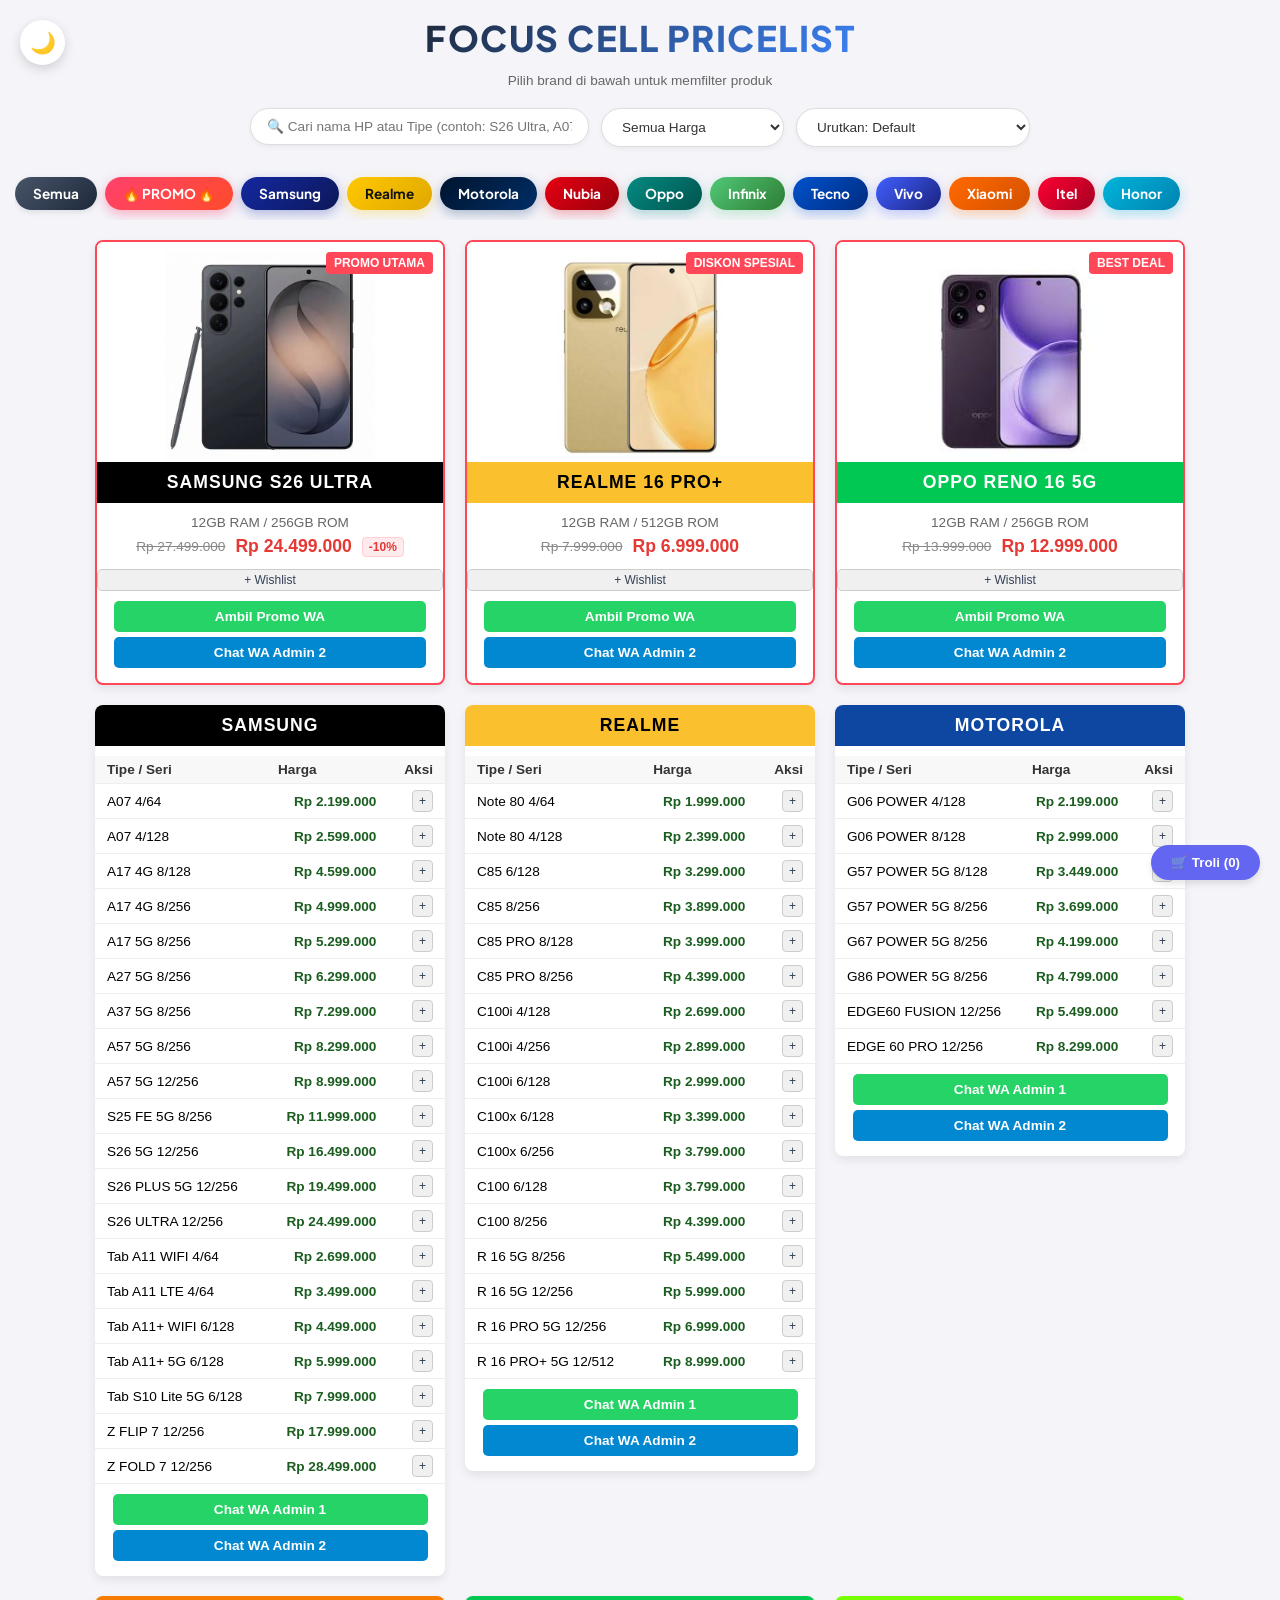
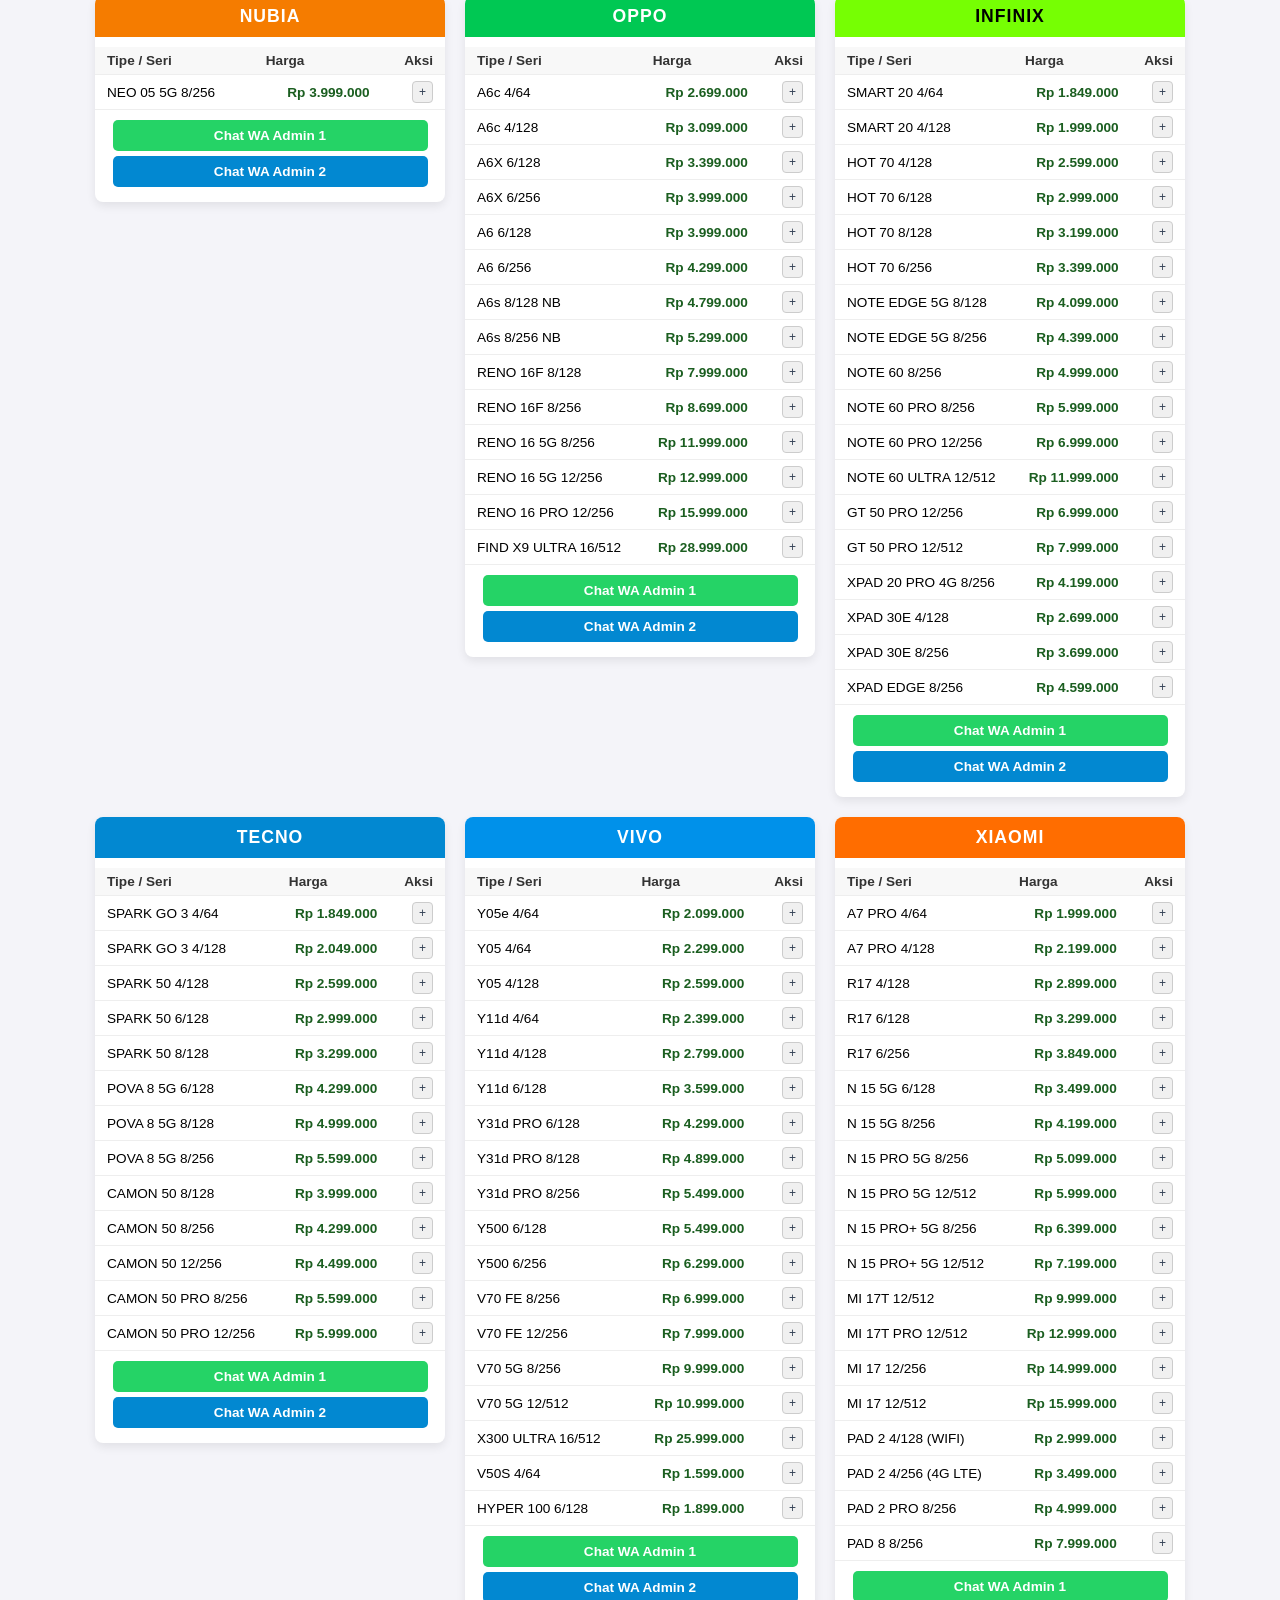
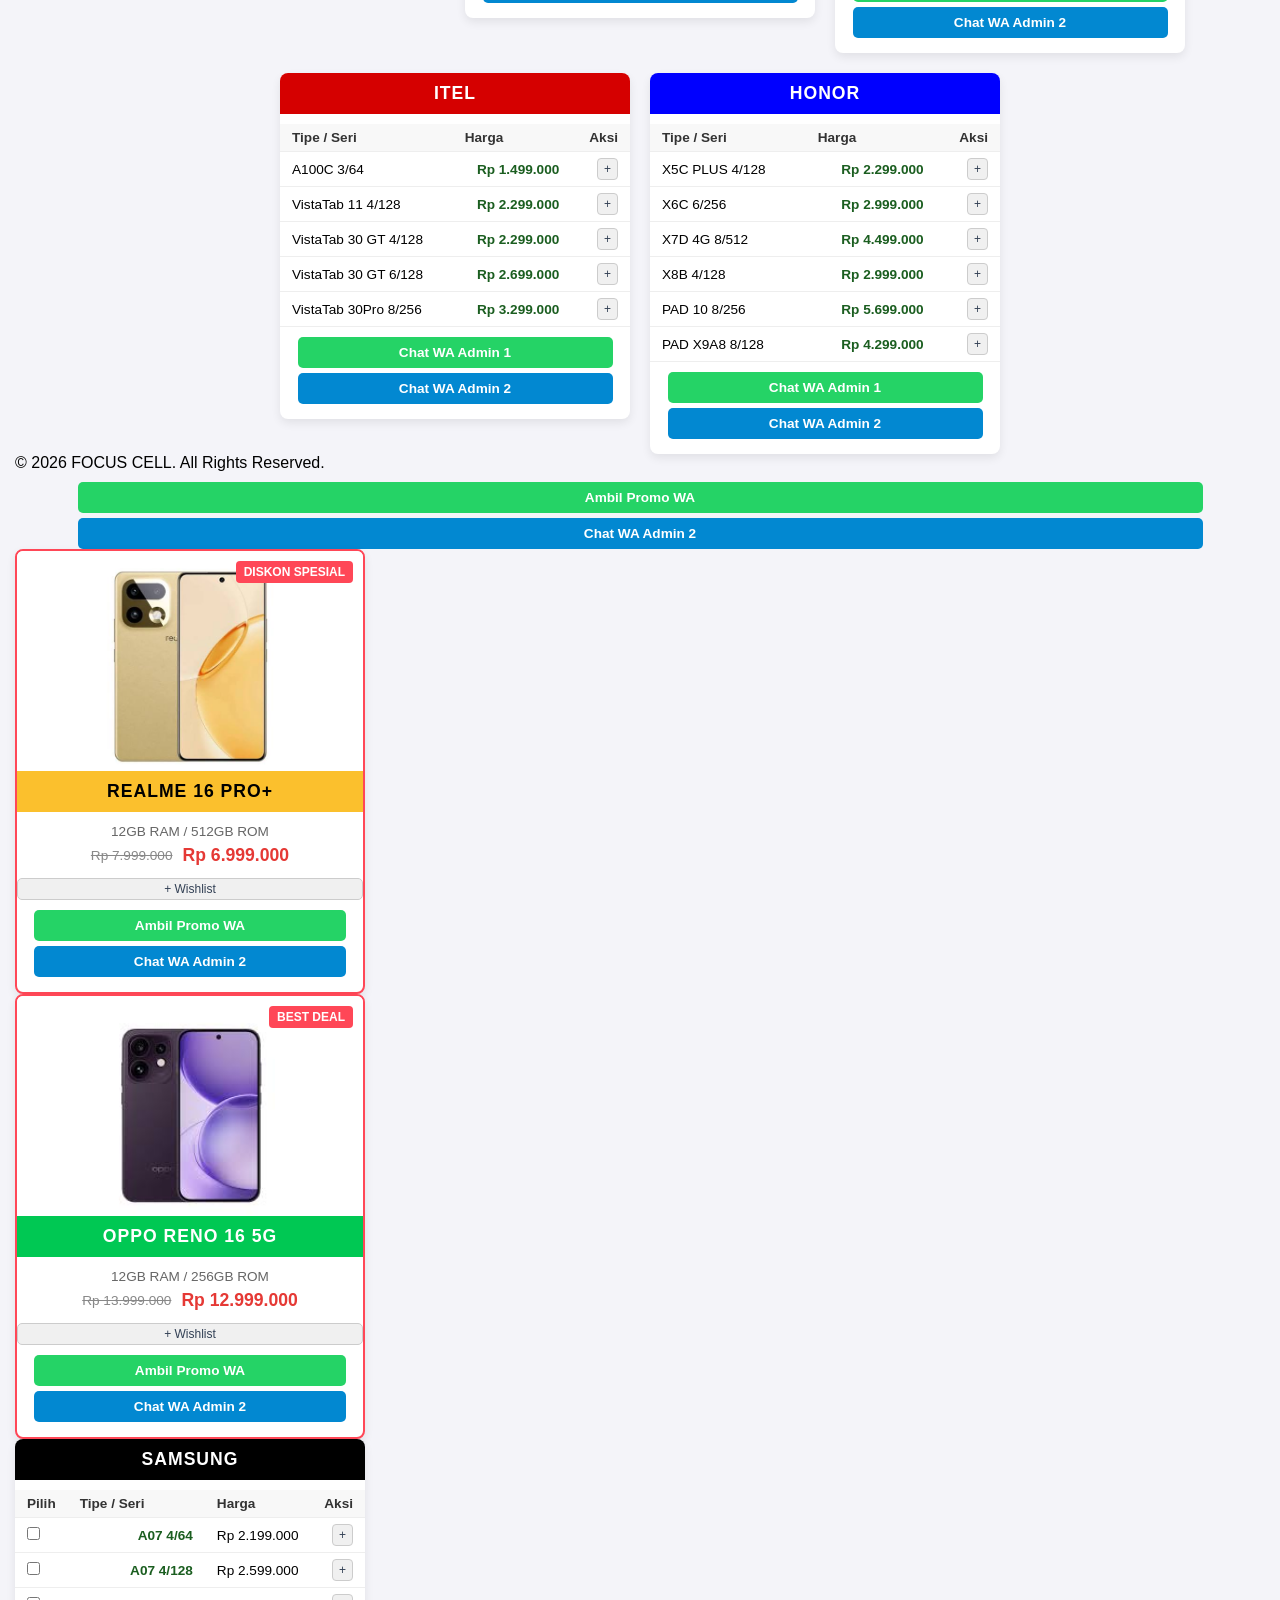
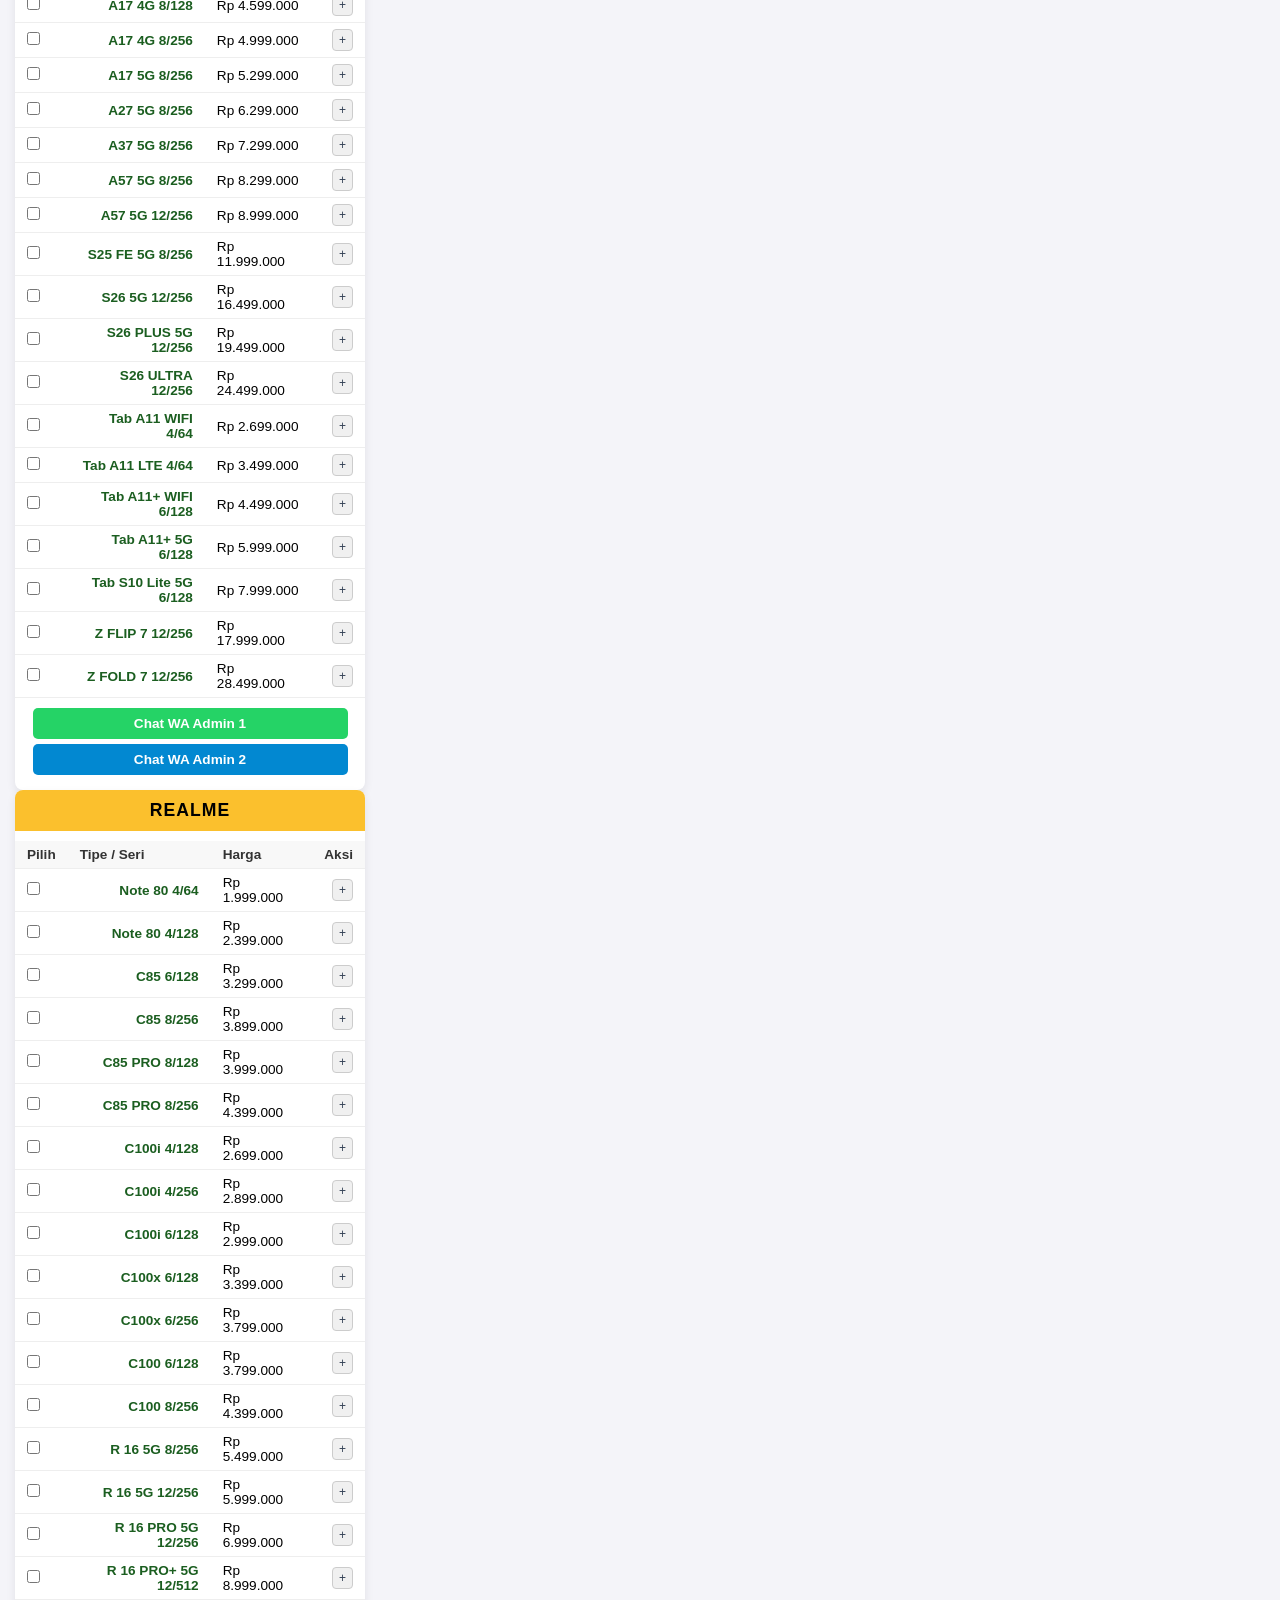
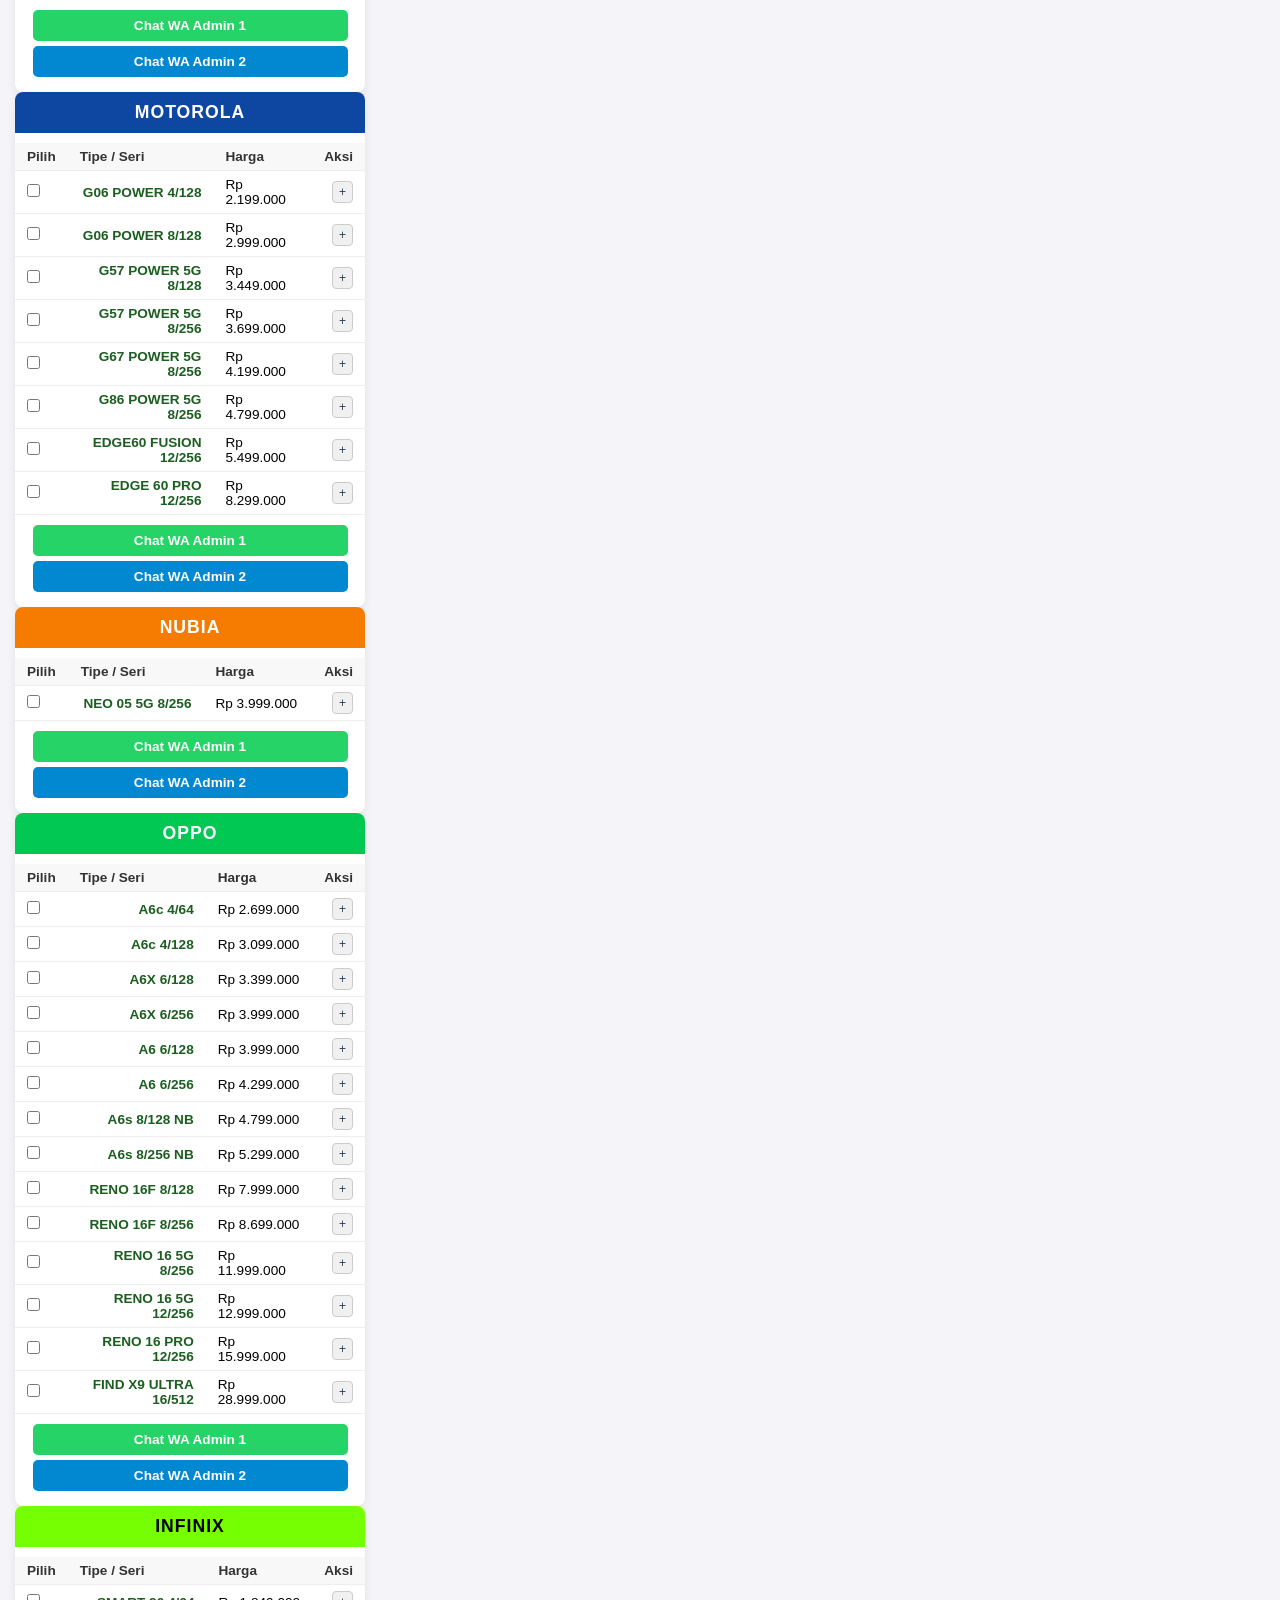
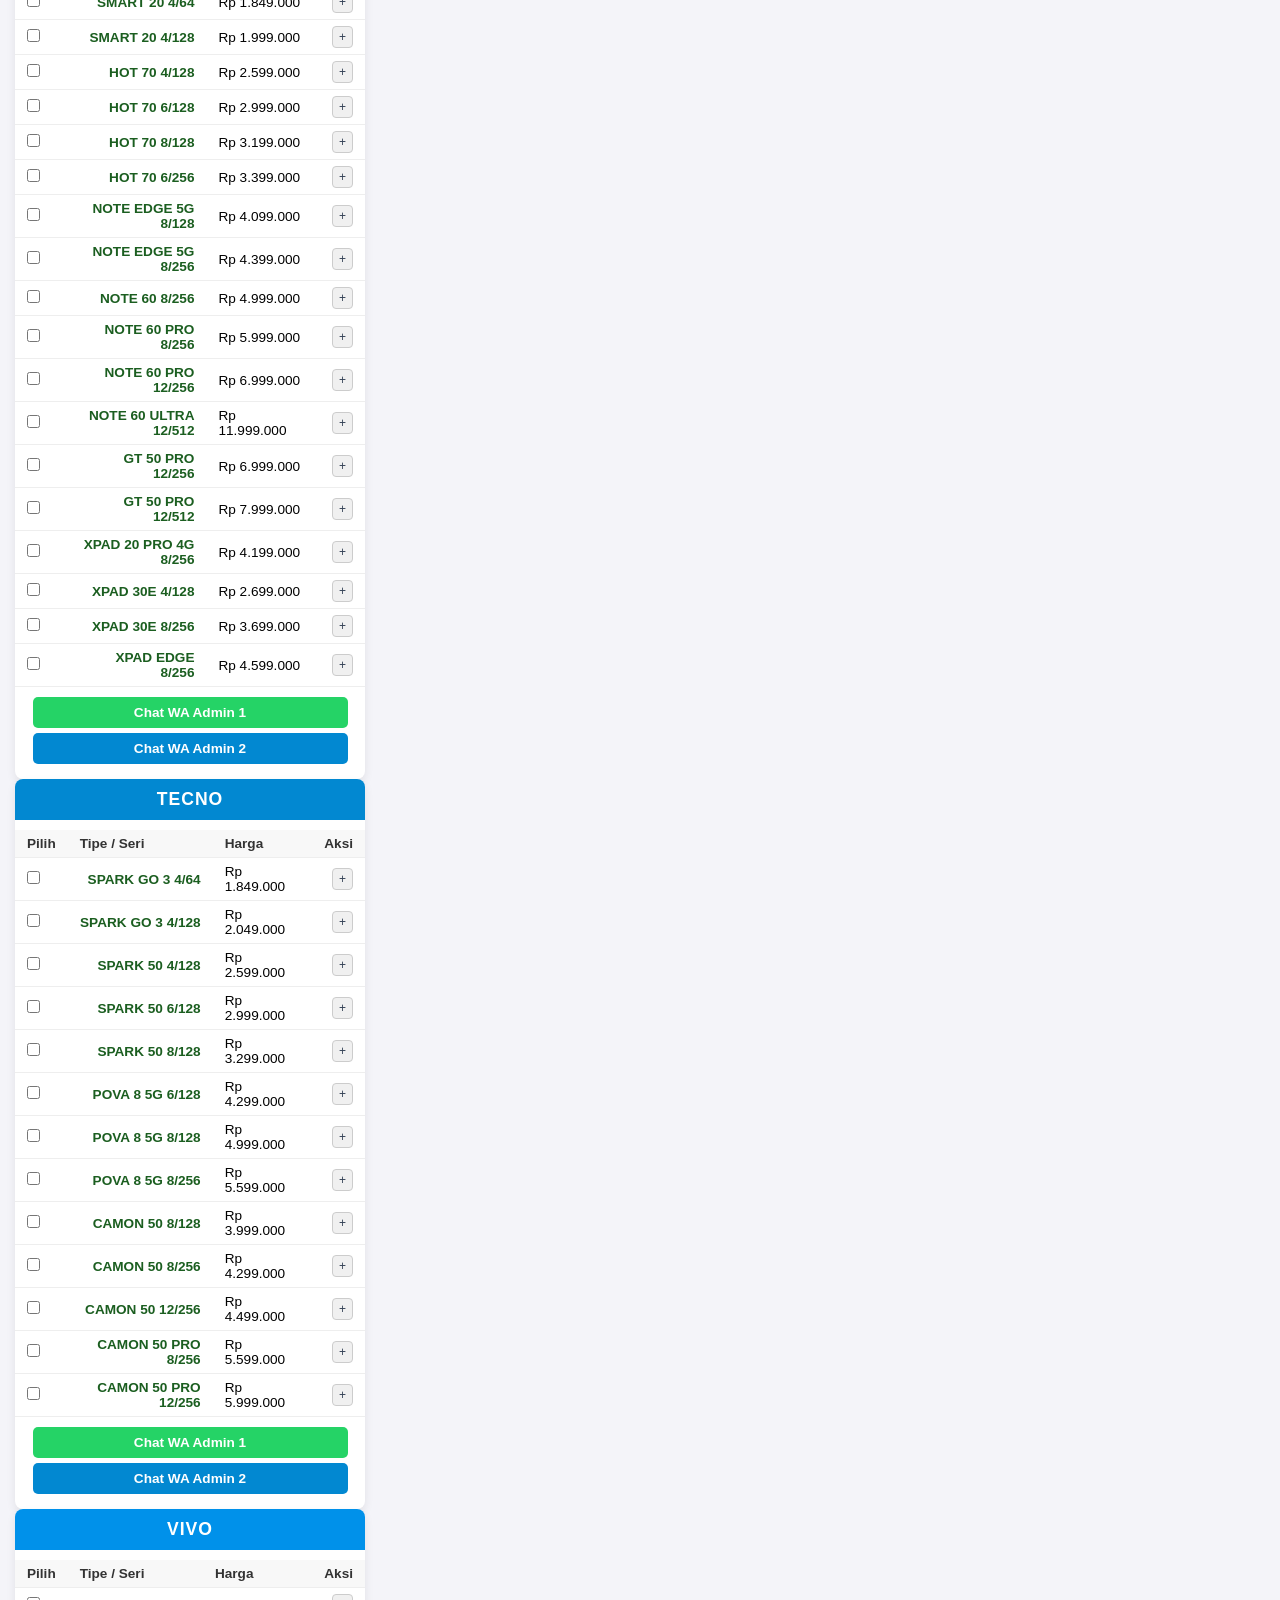
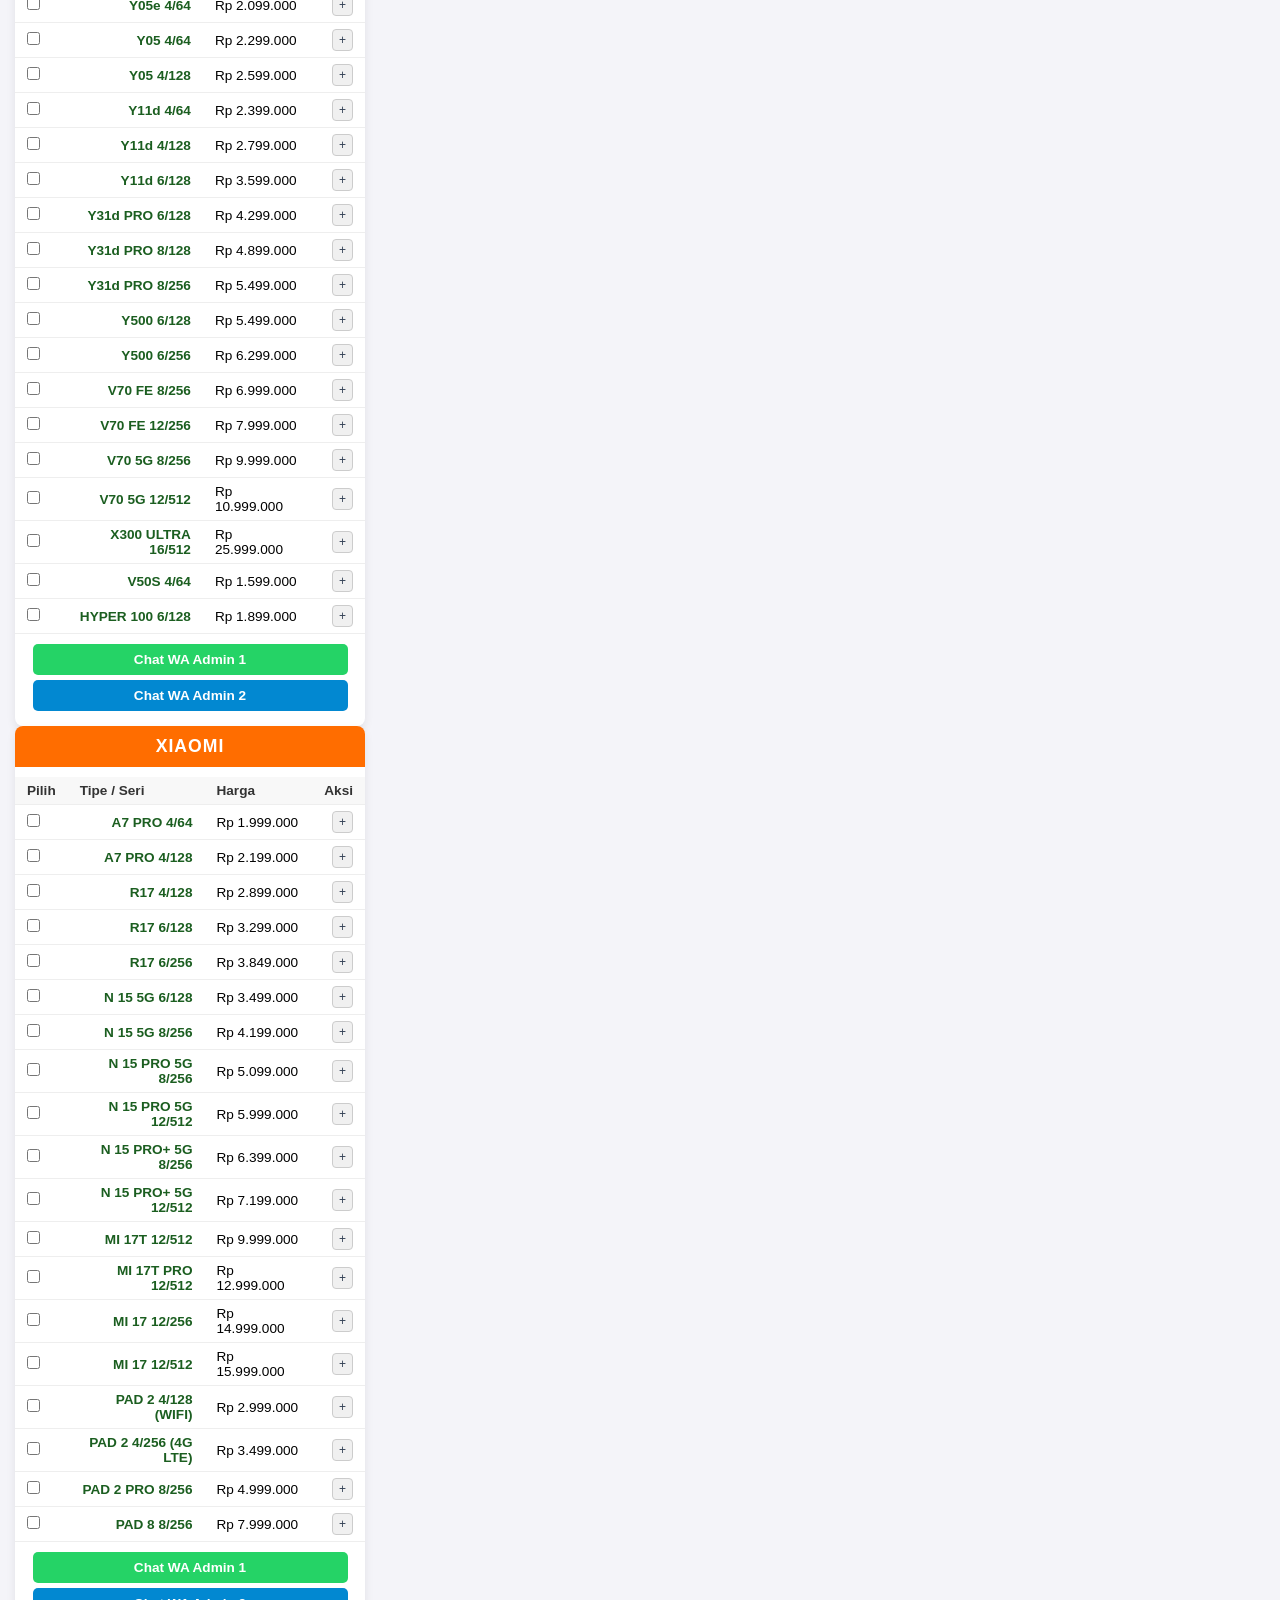
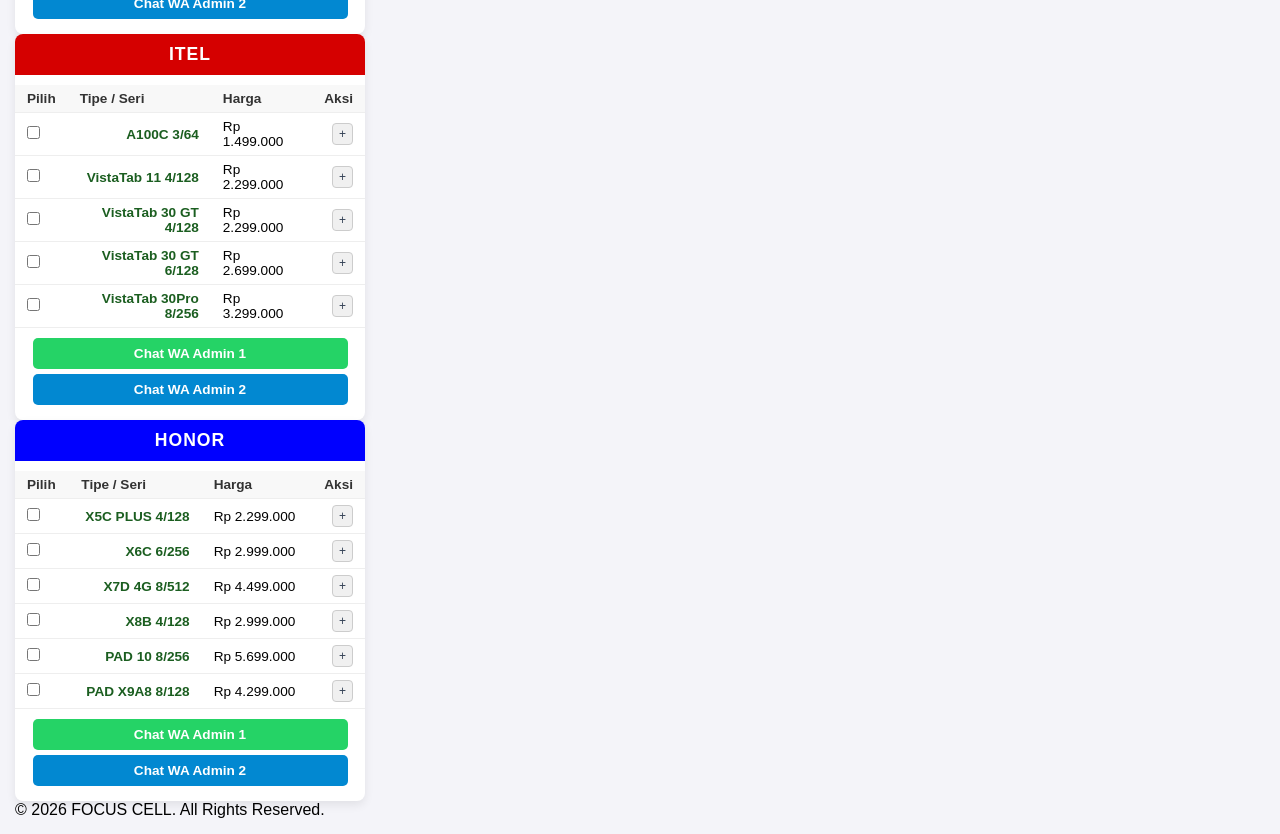
==== commit 84ff580e: "Update print statement from 'Hello' to 'Goodbye'" ====
--- a/index.html
+++ b/index.html
@@ -23,18 +23,6 @@
         font-weight: bold;
         box-shadow: 0 4px 6px rgba(0,0,0,0.1);">
         🛒 Troli <span id="wishlist-count">(0)</span>
-    </button>
-
-    <button class="compare-trigger" onclick="toggleCompare()" style="
-        background: #0ea5e9; 
-        color: white; 
-        border: none; 
-        padding: 10px 20px; 
-        border-radius: 20px; 
-        cursor: pointer; 
-        font-weight: bold;
-        box-shadow: 0 4px 6px rgba(0,0,0,0.1);">
-        ⚖️ Bandingkan <span id="compare-count">(0)</span>
     </button>
   </div>
 
@@ -111,6 +99,294 @@
       </div>
       <div style="display:flex; gap:5px; margin-bottom:5px;">
         <button class="action-btn" style="flex:1; background:#f0f0f0; border:1px solid #ccc; border-radius:5px; cursor:pointer;" onclick="addToWishlist('Samsung S26 Ultra', '24.499.000')">+ Wishlist</button>
+      </div>
+      <a href="https://wa.me/6283820415743?text=Halo%20min,%20saya%20mau%20ambil%20Promo%20Samsung%20S26%20Ultra" class="btn-wa" target="_blank">Ambil Promo WA</a>
+      <a href="https://wa.me/6285113641801?text=Halo%20min,%20saya%20mau%20ambil%20Promo%20Samsung%20S26%20Ultra" class="btn-wa btn-wa-secondary" target="_blank">Chat WA Admin 2</a>
+    </div>
+
+    <div class="brand-section promo-card" data-brand="promo" data-name="Realme 16 Pro+" data-price="6999000">
+      <div class="promo-badge">DISKON SPESIAL</div>
+      <img src="Image/realme-16-pro+.jpg" alt="Realme 16 Pro+" class="promo-img">
+      <div class="brand-header realme-bg"><h2>REALME 16 PRO+</h2></div>
+      <div class="promo-body">
+        <p class="specs">12GB RAM / 512GB ROM</p>
+        <div class="price-box">
+          <span class="old-price">Rp 7.999.000</span>
+          <span class="new-price">Rp 6.999.000</span>
+        </div>
+      </div>
+      <div style="display:flex; gap:5px; margin-bottom:5px;">
+        <button class="action-btn" style="flex:1; background:#f0f0f0; border:1px solid #ccc; border-radius:5px; cursor:pointer;" onclick="addToWishlist('Realme 16 Pro+', '6.999.000')">+ Wishlist</button>
+      </div>
+      <a href="https://wa.me/6283820415743?text=Halo%20min,%20saya%20mau%20ambil%20Promo%20Realme%2016%20PRO%2B" class="btn-wa" target="_blank">Ambil Promo WA</a>
+      <a href="https://wa.me/6285113641801?text=Halo%20min,%20saya%20mau%20ambil%20Promo%20Realme%2016%20PRO%2B" class="btn-wa btn-wa-secondary" target="_blank">Chat WA Admin 2</a>
+    </div>
+
+    <div class="brand-section promo-card" data-brand="promo" data-name="Oppo Reno 16 5G" data-price="12999000">
+      <div class="promo-badge">BEST DEAL</div>
+      <img src="Image/oppo-reno-16-5G.jpg" alt="Oppo Reno 16 5G" class="promo-img">
+      <div class="brand-header oppo-bg"><h2>OPPO RENO 16 5G</h2></div>
+      <div class="promo-body">
+        <p class="specs">12GB RAM / 256GB ROM</p>
+        <div class="price-box">
+          <span class="old-price">Rp 13.999.000</span>
+          <span class="new-price">Rp 12.999.000</span>
+        </div>
+      </div>
+      <div style="display:flex; gap:5px; margin-bottom:5px;">
+        <button class="action-btn" style="flex:1; background:#f0f0f0; border:1px solid #ccc; border-radius:5px; cursor:pointer;" onclick="addToWishlist('Oppo Reno 16 5G', '12.999.000')">+ Wishlist</button>
+      </div>
+      <a href="https://wa.me/6283820415743?text=Halo%20min,%20saya%20mau%20ambil%20Promo%20Oppo%20Reno%2016" class="btn-wa" target="_blank">Ambil Promo WA</a>
+      <a href="https://wa.me/6285113641801?text=Halo%20min,%20saya%20mau%20ambil%20Promo%20Oppo%20Reno%2016" class="btn-wa btn-wa-secondary" target="_blank">Chat WA Admin 2</a>
+    </div>
+
+    <div class="brand-section" data-brand="samsung">
+      <div class="brand-header samsung-bg"><h2>SAMSUNG</h2></div>
+      <table class="price-table">
+        <tr><th>Tipe / Seri</th><th>Harga</th><th>Aksi</th></tr>
+        <tr data-item-name="A07 4/64" data-item-price="2199000"><td>A07 4/64</td><td>Rp 2.199.000</td><td><button class="action-btn" onclick="addToWishlist('A07 4/64', '2.199.000')">+</button></td></tr>
+        <tr data-item-name="A07 4/128" data-item-price="2599000"><td>A07 4/128</td><td>Rp 2.599.000</td><td><button class="action-btn" onclick="addToWishlist('A07 4/128', '2.599.000')">+</button></td></tr>
+        <tr data-item-name="A17 4G 8/128" data-item-price="4599000"><td>A17 4G 8/128</td><td>Rp 4.599.000</td><td><button class="action-btn" onclick="addToWishlist('A17 4G 8/128', '4.599.000')">+</button></td></tr>
+        <tr data-item-name="A17 4G 8/256" data-item-price="4999000"><td>A17 4G 8/256</td><td>Rp 4.999.000</td><td><button class="action-btn" onclick="addToWishlist('A17 4G 8/256', '4.999.000')">+</button></td></tr>
+        <tr data-item-name="A17 5G 8/256" data-item-price="5299000"><td>A17 5G 8/256</td><td>Rp 5.299.000</td><td><button class="action-btn" onclick="addToWishlist('A17 5G 8/256', '5.299.000')">+</button></td></tr>
+        <tr data-item-name="A27 5G 8/256" data-item-price="6299000"><td>A27 5G 8/256</td><td>Rp 6.299.000</td><td><button class="action-btn" onclick="addToWishlist('A27 5G 8/256', '6.299.000')">+</button></td></tr>
+        <tr data-item-name="A37 5G 8/256" data-item-price="7299000"><td>A37 5G 8/256</td><td>Rp 7.299.000</td><td><button class="action-btn" onclick="addToWishlist('A37 5G 8/256', '7.299.000')">+</button></td></tr>
+        <tr data-item-name="A57 5G 8/256" data-item-price="8299000"><td>A57 5G 8/256</td><td>Rp 8.299.000</td><td><button class="action-btn" onclick="addToWishlist('A57 5G 8/256', '8.299.000')">+</button></td></tr>
+        <tr data-item-name="A57 5G 12/256" data-item-price="8999000"><td>A57 5G 12/256</td><td>Rp 8.999.000</td><td><button class="action-btn" onclick="addToWishlist('A57 5G 12/256', '8.999.000')">+</button></td></tr>
+        <tr data-item-name="S25 FE 5G 8/256" data-item-price="11999000"><td>S25 FE 5G 8/256</td><td>Rp 11.999.000</td><td><button class="action-btn" onclick="addToWishlist('S25 FE 5G 8/256', '11.999.000')">+</button></td></tr>
+        <tr data-item-name="S26 5G 12/256" data-item-price="16499000"><td>S26 5G 12/256</td><td>Rp 16.499.000</td><td><button class="action-btn" onclick="addToWishlist('S26 5G 12/256', '16.499.000')">+</button></td></tr>
+        <tr data-item-name="S26 PLUS 5G 12/256" data-item-price="19499000"><td>S26 PLUS 5G 12/256</td><td>Rp 19.499.000</td><td><button class="action-btn" onclick="addToWishlist('S26 PLUS 5G 12/256', '19.499.000')">+</button></td></tr>
+        <tr data-item-name="S26 ULTRA 12/256" data-item-price="24499000"><td>S26 ULTRA 12/256</td><td>Rp 24.499.000</td><td><button class="action-btn" onclick="addToWishlist('S26 ULTRA 12/256', '24.499.000')">+</button></td></tr>
+        <tr data-item-name="Tab A11 WIFI 4/64" data-item-price="2699000"><td>Tab A11 WIFI 4/64</td><td>Rp 2.699.000</td><td><button class="action-btn" onclick="addToWishlist('Tab A11 WIFI 4/64', '2.699.000')">+</button></td></tr>
+        <tr data-item-name="Tab A11 LTE 4/64" data-item-price="3499000"><td>Tab A11 LTE 4/64</td><td>Rp 3.499.000</td><td><button class="action-btn" onclick="addToWishlist('Tab A11 LTE 4/64', '3.499.000')">+</button></td></tr>
+        <tr data-item-name="Tab A11+ WIFI 6/128" data-item-price="4499000"><td>Tab A11+ WIFI 6/128</td><td>Rp 4.499.000</td><td><button class="action-btn" onclick="addToWishlist('Tab A11+ WIFI 6/128', '4.499.000')">+</button></td></tr>
+        <tr data-item-name="Tab A11+ 5G 6/128" data-item-price="5999000"><td>Tab A11+ 5G 6/128</td><td>Rp 5.999.000</td><td><button class="action-btn" onclick="addToWishlist('Tab A11+ 5G 6/128', '5.999.000')">+</button></td></tr>
+        <tr data-item-name="Tab S10 Lite 5G 6/128" data-item-price="7999000"><td>Tab S10 Lite 5G 6/128</td><td>Rp 7.999.000</td><td><button class="action-btn" onclick="addToWishlist('Tab S10 Lite 5G 6/128', '7.999.000')">+</button></td></tr>
+        <tr data-item-name="Z FLIP 7 12/256" data-item-price="17999000"><td>Z FLIP 7 12/256</td><td>Rp 17.999.000</td><td><button class="action-btn" onclick="addToWishlist('Z FLIP 7 12/256', '17.999.000')">+</button></td></tr>
+        <tr data-item-name="Z FOLD 7 12/256" data-item-price="28499000"><td>Z FOLD 7 12/256</td><td>Rp 28.499.000</td><td><button class="action-btn" onclick="addToWishlist('Z FOLD 7 12/256', '28.499.000')">+</button></td></tr>
+      </table>
+      <a href="https://wa.me/6283820415743?text=Halo%20min,%20mau%20tanya%20stok%20Samsung" class="btn-wa" target="_blank">Chat WA Admin 1</a>
+      <a href="https://wa.me/6285113641801?text=Halo%20min,%20mau%20tanya%20stok%20Samsung" class="btn-wa btn-wa-secondary" target="_blank">Chat WA Admin 2</a>
+    </div>
+
+    <div class="brand-section" data-brand="realme">
+      <div class="brand-header realme-bg"><h2>REALME</h2></div>
+      <table class="price-table">
+        <tr><th>Tipe / Seri</th><th>Harga</th><th>Aksi</th></tr>
+        <tr data-item-name="Note 80 4/64" data-item-price="1999000"><td>Note 80 4/64</td><td>Rp 1.999.000</td><td><button class="action-btn" onclick="addToWishlist('Note 80 4/64', '1.999.000')">+</button></td></tr>
+        <tr data-item-name="Note 80 4/128" data-item-price="2399000"><td>Note 80 4/128</td><td>Rp 2.399.000</td><td><button class="action-btn" onclick="addToWishlist('Note 80 4/128', '2.399.000')">+</button></td></tr>
+        <tr data-item-name="C85 6/128" data-item-price="3299000"><td>C85 6/128</td><td>Rp 3.299.000</td><td><button class="action-btn" onclick="addToWishlist('C85 6/128', '3.299.000')">+</button></td></tr>
+        <tr data-item-name="C85 8/256" data-item-price="3899000"><td>C85 8/256</td><td>Rp 3.899.000</td><td><button class="action-btn" onclick="addToWishlist('C85 8/256', '3.899.000')">+</button></td></tr>
+        <tr data-item-name="C85 PRO 8/128" data-item-price="3999000"><td>C85 PRO 8/128</td><td>Rp 3.999.000</td><td><button class="action-btn" onclick="addToWishlist('C85 PRO 8/128', '3.999.000')">+</button></td></tr>
+        <tr data-item-name="C85 PRO 8/256" data-item-price="4399000"><td>C85 PRO 8/256</td><td>Rp 4.399.000</td><td><button class="action-btn" onclick="addToWishlist('C85 PRO 8/256', '4.399.000')">+</button></td></tr>
+        <tr data-item-name="C100i 4/128" data-item-price="2699000"><td>C100i 4/128</td><td>Rp 2.699.000</td><td><button class="action-btn" onclick="addToWishlist('C100i 4/128', '2.699.000')">+</button></td></tr>
+        <tr data-item-name="C100i 4/256" data-item-price="2899000"><td>C100i 4/256</td><td>Rp 2.899.000</td><td><button class="action-btn" onclick="addToWishlist('C100i 4/256', '2.899.000')">+</button></td></tr>
+        <tr data-item-name="C100i 6/128" data-item-price="2999000"><td>C100i 6/128</td><td>Rp 2.999.000</td><td><button class="action-btn" onclick="addToWishlist('C100i 6/128', '2.999.000')">+</button></td></tr>
+        <tr data-item-name="C100x 6/128" data-item-price="3399000"><td>C100x 6/128</td><td>Rp 3.399.000</td><td><button class="action-btn" onclick="addToWishlist('C100x 6/128', '3.399.000')">+</button></td></tr>
+        <tr data-item-name="C100x 6/256" data-item-price="3799000"><td>C100x 6/256</td><td>Rp 3.799.000</td><td><button class="action-btn" onclick="addToWishlist('C100x 6/256', '3.799.000')">+</button></td></tr>
+        <tr data-item-name="C100 6/128" data-item-price="3799000"><td>C100 6/128</td><td>Rp 3.799.000</td><td><button class="action-btn" onclick="addToWishlist('C100 6/128', '3.799.000')">+</button></td></tr>
+        <tr data-item-name="C100 8/256" data-item-price="4399000"><td>C100 8/256</td><td>Rp 4.399.000</td><td><button class="action-btn" onclick="addToWishlist('C100 8/256', '4.399.000')">+</button></td></tr>
+        <tr data-item-name="R 16 5G 8/256" data-item-price="5499000"><td>R 16 5G 8/256</td><td>Rp 5.499.000</td><td><button class="action-btn" onclick="addToWishlist('R 16 5G 8/256', '5.499.000')">+</button></td></tr>
+        <tr data-item-name="R 16 5G 12/256" data-item-price="5999000"><td>R 16 5G 12/256</td><td>Rp 5.999.000</td><td><button class="action-btn" onclick="addToWishlist('R 16 5G 12/256', '5.999.000')">+</button></td></tr>
+        <tr data-item-name="R 16 PRO 5G 12/256" data-item-price="6999000"><td>R 16 PRO 5G 12/256</td><td>Rp 6.999.000</td><td><button class="action-btn" onclick="addToWishlist('R 16 PRO 5G 12/256', '6.999.000')">+</button></td></tr>
+        <tr data-item-name="R 16 PRO+ 5G 12/512" data-item-price="8999000"><td>R 16 PRO+ 5G 12/512</td><td>Rp 8.999.000</td><td><button class="action-btn" onclick="addToWishlist('R 16 PRO+ 5G 12/512', '8.999.000')">+</button></td></tr>
+      </table>
+      <a href="https://wa.me/6283820415743?text=Halo%20min,%20mau%20tanya%20stok%20Realme" class="btn-wa" target="_blank">Chat WA Admin 1</a>
+      <a href="https://wa.me/6285113641801?text=Halo%20min,%20mau%20tanya%20stok%20Realme" class="btn-wa btn-wa-secondary" target="_blank">Chat WA Admin 2</a>
+    </div>
+
+    <div class="brand-section" data-brand="motorola">
+      <div class="brand-header motorola-bg"><h2>MOTOROLA</h2></div>
+      <table class="price-table">
+        <tr><th>Tipe / Seri</th><th>Harga</th><th>Aksi</th></tr>
+        <tr data-item-name="G06 POWER 4/128" data-item-price="2199000"><td>G06 POWER 4/128</td><td>Rp 2.199.000</td><td><button class="action-btn" onclick="addToWishlist('G06 POWER 4/128', '2.199.000')">+</button></td></tr>
+        <tr data-item-name="G06 POWER 8/128" data-item-price="2999000"><td>G06 POWER 8/128</td><td>Rp 2.999.000</td><td><button class="action-btn" onclick="addToWishlist('G06 POWER 8/128', '2.999.000')">+</button></td></tr>
+        <tr data-item-name="G57 POWER 5G 8/128" data-item-price="3449000"><td>G57 POWER 5G 8/128</td><td>Rp 3.449.000</td><td><button class="action-btn" onclick="addToWishlist('G57 POWER 5G 8/128', '3.449.000')">+</button></td></tr>
+        <tr data-item-name="G57 POWER 5G 8/256" data-item-price="3699000"><td>G57 POWER 5G 8/256</td><td>Rp 3.699.000</td><td><button class="action-btn" onclick="addToWishlist('G57 POWER 5G 8/256', '3.699.000')">+</button></td></tr>
+        <tr data-item-name="G67 POWER 5G 8/256" data-item-price="4199000"><td>G67 POWER 5G 8/256</td><td>Rp 4.199.000</td><td><button class="action-btn" onclick="addToWishlist('G67 POWER 5G 8/256', '4.199.000')">+</button></td></tr>
+        <tr data-item-name="G86 POWER 5G 8/256" data-item-price="4799000"><td>G86 POWER 5G 8/256</td><td>Rp 4.799.000</td><td><button class="action-btn" onclick="addToWishlist('G86 POWER 5G 8/256', '4.799.000')">+</button></td></tr>
+        <tr data-item-name="EDGE60 FUSION 12/256" data-item-price="5499000"><td>EDGE60 FUSION 12/256</td><td>Rp 5.499.000</td><td><button class="action-btn" onclick="addToWishlist('EDGE60 FUSION 12/256', '5.499.000')">+</button></td></tr>
+        <tr data-item-name="EDGE 60 PRO 12/256" data-item-price="8299000"><td>EDGE 60 PRO 12/256</td><td>Rp 8.299.000</td><td><button class="action-btn" onclick="addToWishlist('EDGE 60 PRO 12/256', '8.299.000')">+</button></td></tr>
+      </table>
+      <a href="https://wa.me/6283820415743?text=Halo%20min,%20mau%20tanya%20stok%20Motorola" class="btn-wa" target="_blank">Chat WA Admin 1</a>
+      <a href="https://wa.me/6285113641801?text=Halo%20min,%20mau%20tanya%20stok%20Motorola" class="btn-wa btn-wa-secondary" target="_blank">Chat WA Admin 2</a>
+    </div>
+
+    <div class="brand-section" data-brand="nubia">
+      <div class="brand-header nubia-bg"><h2>NUBIA</h2></div>
+      <table class="price-table">
+        <tr><th>Tipe / Seri</th><th>Harga</th><th>Aksi</th></tr>
+        <tr data-item-name="NEO 05 5G 8/256" data-item-price="3999000"><td>NEO 05 5G 8/256</td><td>Rp 3.999.000</td><td><button class="action-btn" onclick="addToWishlist('NEO 05 5G 8/256', '3.999.000')">+</button></td></tr>
+      </table>
+      <a href="https://wa.me/6283820415743?text=Halo%20min,%20mau%20tanya%20stok%20Nubia" class="btn-wa" target="_blank">Chat WA Admin 1</a>
+      <a href="https://wa.me/6285113641801?text=Halo%20min,%20mau%20tanya%20stok%20Nubia" class="btn-wa btn-wa-secondary" target="_blank">Chat WA Admin 2</a>
+    </div>
+
+    <div class="brand-section" data-brand="oppo">
+      <div class="brand-header oppo-bg"><h2>OPPO</h2></div>
+      <table class="price-table">
+        <tr><th>Tipe / Seri</th><th>Harga</th><th>Aksi</th></tr>
+        <tr data-item-name="A6c 4/64" data-item-price="2699000"><td>A6c 4/64</td><td>Rp 2.699.000</td><td><button class="action-btn" onclick="addToWishlist('A6c 4/64', '2.699.000')">+</button></td></tr>
+        <tr data-item-name="A6c 4/128" data-item-price="3099000"><td>A6c 4/128</td><td>Rp 3.099.000</td><td><button class="action-btn" onclick="addToWishlist('A6c 4/128', '3.099.000')">+</button></td></tr>
+        <tr data-item-name="A6X 6/128" data-item-price="3399000"><td>A6X 6/128</td><td>Rp 3.399.000</td><td><button class="action-btn" onclick="addToWishlist('A6X 6/128', '3.399.000')">+</button></td></tr>
+        <tr data-item-name="A6X 6/256" data-item-price="3999000"><td>A6X 6/256</td><td>Rp 3.999.000</td><td><button class="action-btn" onclick="addToWishlist('A6X 6/256', '3.999.000')">+</button></td></tr>
+        <tr data-item-name="A6 6/128" data-item-price="3999000"><td>A6 6/128</td><td>Rp 3.999.000</td><td><button class="action-btn" onclick="addToWishlist('A6 6/128', '3.999.000')">+</button></td></tr>
+        <tr data-item-name="A6 6/256" data-item-price="4299000"><td>A6 6/256</td><td>Rp 4.299.000</td><td><button class="action-btn" onclick="addToWishlist('A6 6/256', '4.299.000')">+</button></td></tr>
+        <tr data-item-name="A6s 8/128 NB" data-item-price="4799000"><td>A6s 8/128 NB</td><td>Rp 4.799.000</td><td><button class="action-btn" onclick="addToWishlist('A6s 8/128 NB', '4.799.000')">+</button></td></tr>
+        <tr data-item-name="A6s 8/256 NB" data-item-price="5299000"><td>A6s 8/256 NB</td><td>Rp 5.299.000</td><td><button class="action-btn" onclick="addToWishlist('A6s 8/256 NB', '5.299.000')">+</button></td></tr>
+        <tr data-item-name="RENO 16F 8/128" data-item-price="7999000"><td>RENO 16F 8/128</td><td>Rp 7.999.000</td><td><button class="action-btn" onclick="addToWishlist('RENO 16F 8/128', '7.999.000')">+</button></td></tr>
+        <tr data-item-name="RENO 16F 8/256" data-item-price="8699000"><td>RENO 16F 8/256</td><td>Rp 8.699.000</td><td><button class="action-btn" onclick="addToWishlist('RENO 16F 8/256', '8.699.000')">+</button></td></tr>
+        <tr data-item-name="RENO 16 5G 8/256" data-item-price="11999000"><td>RENO 16 5G 8/256</td><td>Rp 11.999.000</td><td><button class="action-btn" onclick="addToWishlist('RENO 16 5G 8/256', '11.999.000')">+</button></td></tr>
+        <tr data-item-name="RENO 16 5G 12/256" data-item-price="12999000"><td>RENO 16 5G 12/256</td><td>Rp 12.999.000</td><td><button class="action-btn" onclick="addToWishlist('RENO 16 5G 12/256', '12.999.000')">+</button></td></tr>
+        <tr data-item-name="RENO 16 PRO 12/256" data-item-price="15999000"><td>RENO 16 PRO 12/256</td><td>Rp 15.999.000</td><td><button class="action-btn" onclick="addToWishlist('RENO 16 PRO 12/256', '15.999.000')">+</button></td></tr>
+        <tr data-item-name="FIND X9 ULTRA 16/512" data-item-price="28999000"><td>FIND X9 ULTRA 16/512</td><td>Rp 28.999.000</td><td><button class="action-btn" onclick="addToWishlist('FIND X9 ULTRA 16/512', '28.999.000')">+</button></td></tr>
+      </table>
+      <a href="https://wa.me/6283820415743?text=Halo%20min,%20mau%20tanya%20stok%20Oppo" class="btn-wa" target="_blank">Chat WA Admin 1</a>
+      <a href="https://wa.me/6285113641801?text=Halo%20min,%20mau%20tanya%20stok%20Oppo" class="btn-wa btn-wa-secondary" target="_blank">Chat WA Admin 2</a>
+    </div>
+
+    <div class="brand-section" data-brand="infinix">
+      <div class="brand-header infinix-bg"><h2>INFINIX</h2></div>
+      <table class="price-table">
+        <tr><th>Tipe / Seri</th><th>Harga</th><th>Aksi</th></tr>
+        <tr data-item-name="SMART 20 4/64" data-item-price="1849000"><td>SMART 20 4/64</td><td>Rp 1.849.000</td><td><button class="action-btn" onclick="addToWishlist('SMART 20 4/64', '1.849.000')">+</button></td></tr>
+        <tr data-item-name="SMART 20 4/128" data-item-price="1999000"><td>SMART 20 4/128</td><td>Rp 1.999.000</td><td><button class="action-btn" onclick="addToWishlist('SMART 20 4/128', '1.999.000')">+</button></td></tr>
+        <tr data-item-name="HOT 70 4/128" data-item-price="2599000"><td>HOT 70 4/128</td><td>Rp 2.599.000</td><td><button class="action-btn" onclick="addToWishlist('HOT 70 4/128', '2.599.000')">+</button></td></tr>
+        <tr data-item-name="HOT 70 6/128" data-item-price="2999000"><td>HOT 70 6/128</td><td>Rp 2.999.000</td><td><button class="action-btn" onclick="addToWishlist('HOT 70 6/128', '2.999.000')">+</button></td></tr>
+        <tr data-item-name="HOT 70 8/128" data-item-price="3199000"><td>HOT 70 8/128</td><td>Rp 3.199.000</td><td><button class="action-btn" onclick="addToWishlist('HOT 70 8/128', '3.199.000')">+</button></td></tr>
+        <tr data-item-name="HOT 70 6/256" data-item-price="3399000"><td>HOT 70 6/256</td><td>Rp 3.399.000</td><td><button class="action-btn" onclick="addToWishlist('HOT 70 6/256', '3.399.000')">+</button></td></tr>
+        <tr data-item-name="NOTE EDGE 5G 8/128" data-item-price="4099000"><td>NOTE EDGE 5G 8/128</td><td>Rp 4.099.000</td><td><button class="action-btn" onclick="addToWishlist('NOTE EDGE 5G 8/128', '4.099.000')">+</button></td></tr>
+        <tr data-item-name="NOTE EDGE 5G 8/256" data-item-price="4399000"><td>NOTE EDGE 5G 8/256</td><td>Rp 4.399.000</td><td><button class="action-btn" onclick="addToWishlist('NOTE EDGE 5G 8/256', '4.399.000')">+</button></td></tr>
+        <tr data-item-name="NOTE 60 8/256" data-item-price="4999000"><td>NOTE 60 8/256</td><td>Rp 4.999.000</td><td><button class="action-btn" onclick="addToWishlist('NOTE 60 8/256', '4.999.000')">+</button></td></tr>
+        <tr data-item-name="NOTE 60 PRO 8/256" data-item-price="5999000"><td>NOTE 60 PRO 8/256</td><td>Rp 5.999.000</td><td><button class="action-btn" onclick="addToWishlist('NOTE 60 PRO 8/256', '5.999.000')">+</button></td></tr>
+        <tr data-item-name="NOTE 60 PRO 12/256" data-item-price="6999000"><td>NOTE 60 PRO 12/256</td><td>Rp 6.999.000</td><td><button class="action-btn" onclick="addToWishlist('NOTE 60 PRO 12/256', '6.999.000')">+</button></td></tr>
+        <tr data-item-name="NOTE 60 ULTRA 12/512" data-item-price="11999000"><td>NOTE 60 ULTRA 12/512</td><td>Rp 11.999.000</td><td><button class="action-btn" onclick="addToWishlist('NOTE 60 ULTRA 12/512', '11.999.000')">+</button></td></tr>
+        <tr data-item-name="GT 50 PRO 12/256" data-item-price="6999000"><td>GT 50 PRO 12/256</td><td>Rp 6.999.000</td><td><button class="action-btn" onclick="addToWishlist('GT 50 PRO 12/256', '6.999.000')">+</button></td></tr>
+        <tr data-item-name="GT 50 PRO 12/512" data-item-price="7999000"><td>GT 50 PRO 12/512</td><td>Rp 7.999.000</td><td><button class="action-btn" onclick="addToWishlist('GT 50 PRO 12/512', '7.999.000')">+</button></td></tr>
+        <tr data-item-name="XPAD 20 PRO 4G 8/256" data-item-price="4199000"><td>XPAD 20 PRO 4G 8/256</td><td>Rp 4.199.000</td><td><button class="action-btn" onclick="addToWishlist('XPAD 20 PRO 4G 8/256', '4.199.000')">+</button></td></tr>
+        <tr data-item-name="XPAD 30E 4/128" data-item-price="2699000"><td>XPAD 30E 4/128</td><td>Rp 2.699.000</td><td><button class="action-btn" onclick="addToWishlist('XPAD 30E 4/128', '2.699.000')">+</button></td></tr>
+        <tr data-item-name="XPAD 30E 8/256" data-item-price="3699000"><td>XPAD 30E 8/256</td><td>Rp 3.699.000</td><td><button class="action-btn" onclick="addToWishlist('XPAD 30E 8/256', '3.699.000')">+</button></td></tr>
+        <tr data-item-name="XPAD EDGE 8/256" data-item-price="4599000"><td>XPAD EDGE 8/256</td><td>Rp 4.599.000</td><td><button class="action-btn" onclick="addToWishlist('XPAD EDGE 8/256', '4.599.000')">+</button></td></tr>
+      </table>
+      <a href="https://wa.me/6283820415743?text=Halo%20min,%20mau%20tanya%20stok%20Infinix" class="btn-wa" target="_blank">Chat WA Admin 1</a>
+      <a href="https://wa.me/6285113641801?text=Halo%20min,%20mau%20tanya%20stok%20Infinix" class="btn-wa btn-wa-secondary" target="_blank">Chat WA Admin 2</a>
+    </div>
+
+    <div class="brand-section" data-brand="tecno">
+      <div class="brand-header tecno-bg"><h2>TECNO</h2></div>
+      <table class="price-table">
+        <tr><th>Tipe / Seri</th><th>Harga</th><th>Aksi</th></tr>
+        <tr data-item-name="SPARK GO 3 4/64" data-item-price="1849000"><td>SPARK GO 3 4/64</td><td>Rp 1.849.000</td><td><button class="action-btn" onclick="addToWishlist('SPARK GO 3 4/64', '1.849.000')">+</button></td></tr>
+        <tr data-item-name="SPARK GO 3 4/128" data-item-price="2049000"><td>SPARK GO 3 4/128</td><td>Rp 2.049.000</td><td><button class="action-btn" onclick="addToWishlist('SPARK GO 3 4/128', '2.049.000')">+</button></td></tr>
+        <tr data-item-name="SPARK 50 4/128" data-item-price="2599000"><td>SPARK 50 4/128</td><td>Rp 2.599.000</td><td><button class="action-btn" onclick="addToWishlist('SPARK 50 4/128', '2.599.000')">+</button></td></tr>
+        <tr data-item-name="SPARK 50 6/128" data-item-price="2999000"><td>SPARK 50 6/128</td><td>Rp 2.999.000</td><td><button class="action-btn" onclick="addToWishlist('SPARK 50 6/128', '2.999.000')">+</button></td></tr>
+        <tr data-item-name="SPARK 50 8/128" data-item-price="3299000"><td>SPARK 50 8/128</td><td>Rp 3.299.000</td><td><button class="action-btn" onclick="addToWishlist('SPARK 50 8/128', '3.299.000')">+</button></td></tr>
+        <tr data-item-name="POVA 8 5G 6/128" data-item-price="4299000"><td>POVA 8 5G 6/128</td><td>Rp 4.299.000</td><td><button class="action-btn" onclick="addToWishlist('POVA 8 5G 6/128', '4.299.000')">+</button></td></tr>
+        <tr data-item-name="POVA 8 5G 8/128" data-item-price="4999000"><td>POVA 8 5G 8/128</td><td>Rp 4.999.000</td><td><button class="action-btn" onclick="addToWishlist('POVA 8 5G 8/128', '4.999.000')">+</button></td></tr>
+        <tr data-item-name="POVA 8 5G 8/256" data-item-price="5599000"><td>POVA 8 5G 8/256</td><td>Rp 5.599.000</td><td><button class="action-btn" onclick="addToWishlist('POVA 8 5G 8/256', '5.599.000')">+</button></td></tr>
+        <tr data-item-name="CAMON 50 8/128" data-item-price="3999000"><td>CAMON 50 8/128</td><td>Rp 3.999.000</td><td><button class="action-btn" onclick="addToWishlist('CAMON 50 8/128', '3.999.000')">+</button></td></tr>
+        <tr data-item-name="CAMON 50 8/256" data-item-price="4299000"><td>CAMON 50 8/256</td><td>Rp 4.299.000</td><td><button class="action-btn" onclick="addToWishlist('CAMON 50 8/256', '4.299.000')">+</button></td></tr>
+        <tr data-item-name="CAMON 50 12/256" data-item-price="4499000"><td>CAMON 50 12/256</td><td>Rp 4.499.000</td><td><button class="action-btn" onclick="addToWishlist('CAMON 50 12/256', '4.499.000')">+</button></td></tr>
+        <tr data-item-name="CAMON 50 PRO 8/256" data-item-price="5599000"><td>CAMON 50 PRO 8/256</td><td>Rp 5.599.000</td><td><button class="action-btn" onclick="addToWishlist('CAMON 50 PRO 8/256', '5.599.000')">+</button></td></tr>
+        <tr data-item-name="CAMON 50 PRO 12/256" data-item-price="5999000"><td>CAMON 50 PRO 12/256</td><td>Rp 5.999.000</td><td><button class="action-btn" onclick="addToWishlist('CAMON 50 PRO 12/256', '5.999.000')">+</button></td></tr>
+      </table>
+      <a href="https://wa.me/6283820415743?text=Halo%20min,%20mau%20tanya%20stok%20Tecno" class="btn-wa" target="_blank">Chat WA Admin 1</a>
+      <a href="https://wa.me/6285113641801?text=Halo%20min,%20mau%20tanya%20stok%20Tecno" class="btn-wa btn-wa-secondary" target="_blank">Chat WA Admin 2</a>
+    </div>
+
+    <div class="brand-section" data-brand="vivo">
+      <div class="brand-header vivo-bg"><h2>VIVO</h2></div>
+      <table class="price-table">
+        <tr><th>Tipe / Seri</th><th>Harga</th><th>Aksi</th></tr>
+        <tr data-item-name="Y05e 4/64" data-item-price="2099000"><td>Y05e 4/64</td><td>Rp 2.099.000</td><td><button class="action-btn" onclick="addToWishlist('Y05e 4/64', '2.099.000')">+</button></td></tr>
+        <tr data-item-name="Y05 4/64" data-item-price="2299000"><td>Y05 4/64</td><td>Rp 2.299.000</td><td><button class="action-btn" onclick="addToWishlist('Y05 4/64', '2.299.000')">+</button></td></tr>
+        <tr data-item-name="Y05 4/128" data-item-price="2599000"><td>Y05 4/128</td><td>Rp 2.599.000</td><td><button class="action-btn" onclick="addToWishlist('Y05 4/128', '2.599.000')">+</button></td></tr>
+        <tr data-item-name="Y11d 4/64" data-item-price="2399000"><td>Y11d 4/64</td><td>Rp 2.399.000</td><td><button class="action-btn" onclick="addToWishlist('Y11d 4/64', '2.399.000')">+</button></td></tr>
+        <tr data-item-name="Y11d 4/128" data-item-price="2799000"><td>Y11d 4/128</td><td>Rp 2.799.000</td><td><button class="action-btn" onclick="addToWishlist('Y11d 4/128', '2.799.000')">+</button></td></tr>
+        <tr data-item-name="Y11d 6/128" data-item-price="3599000"><td>Y11d 6/128</td><td>Rp 3.599.000</td><td><button class="action-btn" onclick="addToWishlist('Y11d 6/128', '3.599.000')">+</button></td></tr>
+        <tr data-item-name="Y31d PRO 6/128" data-item-price="4299000"><td>Y31d PRO 6/128</td><td>Rp 4.299.000</td><td><button class="action-btn" onclick="addToWishlist('Y31d PRO 6/128', '4.299.000')">+</button></td></tr>
+        <tr data-item-name="Y31d PRO 8/128" data-item-price="4899000"><td>Y31d PRO 8/128</td><td>Rp 4.899.000</td><td><button class="action-btn" onclick="addToWishlist('Y31d PRO 8/128', '4.899.000')">+</button></td></tr>
+        <tr data-item-name="Y31d PRO 8/256" data-item-price="5499000"><td>Y31d PRO 8/256</td><td>Rp 5.499.000</td><td><button class="action-btn" onclick="addToWishlist('Y31d PRO 8/256', '5.499.000')">+</button></td></tr>
+        <tr data-item-name="Y500 6/128" data-item-price="5499000"><td>Y500 6/128</td><td>Rp 5.499.000</td><td><button class="action-btn" onclick="addToWishlist('Y500 6/128', '5.499.000')">+</button></td></tr>
+        <tr data-item-name="Y500 6/256" data-item-price="6299000"><td>Y500 6/256</td><td>Rp 6.299.000</td><td><button class="action-btn" onclick="addToWishlist('Y500 6/256', '6.299.000')">+</button></td></tr>
+        <tr data-item-name="V70 FE 8/256" data-item-price="6999000"><td>V70 FE 8/256</td><td>Rp 6.999.000</td><td><button class="action-btn" onclick="addToWishlist('V70 FE 8/256', '6.999.000')">+</button></td></tr>
+        <tr data-item-name="V70 FE 12/256" data-item-price="7999000"><td>V70 FE 12/256</td><td>Rp 7.999.000</td><td><button class="action-btn" onclick="addToWishlist('V70 FE 12/256', '7.999.000')">+</button></td></tr>
+        <tr data-item-name="V70 5G 8/256" data-item-price="9999000"><td>V70 5G 8/256</td><td>Rp 9.999.000</td><td><button class="action-btn" onclick="addToWishlist('V70 5G 8/256', '9.999.000')">+</button></td></tr>
+        <tr data-item-name="V70 5G 12/512" data-item-price="10999000"><td>V70 5G 12/512</td><td>Rp 10.999.000</td><td><button class="action-btn" onclick="addToWishlist('V70 5G 12/512', '10.999.000')">+</button></td></tr>
+        <tr data-item-name="X300 ULTRA 16/512" data-item-price="25999000"><td>X300 ULTRA 16/512</td><td>Rp 25.999.000</td><td><button class="action-btn" onclick="addToWishlist('X300 ULTRA 16/512', '25.999.000')">+</button></td></tr>
+        <tr data-item-name="V50S 4/64" data-item-price="1599000"><td>V50S 4/64</td><td>Rp 1.599.000</td><td><button class="action-btn" onclick="addToWishlist('V50S 4/64', '1.599.000')">+</button></td></tr>
+        <tr data-item-name="HYPER 100 6/128" data-item-price="1899000"><td>HYPER 100 6/128</td><td>Rp 1.899.000</td><td><button class="action-btn" onclick="addToWishlist('HYPER 100 6/128', '1.899.000')">+</button></td></tr>
+      </table>
+      <a href="https://wa.me/6283820415743?text=Halo%20min,%20mau%20tanya%20stok%20Vivo" class="btn-wa" target="_blank">Chat WA Admin 1</a>
+      <a href="https://wa.me/6285113641801?text=Halo%20min,%20mau%20tanya%20stok%20Vivo" class="btn-wa btn-wa-secondary" target="_blank">Chat WA Admin 2</a>
+    </div>
+
+    <div class="brand-section" data-brand="xiaomi">
+      <div class="brand-header xiaomi-bg"><h2>XIAOMI</h2></div>
+      <table class="price-table">
+        <tr><th>Tipe / Seri</th><th>Harga</th><th>Aksi</th></tr>
+        <tr data-item-name="A7 PRO 4/64" data-item-price="1999000"><td>A7 PRO 4/64</td><td>Rp 1.999.000</td><td><button class="action-btn" onclick="addToWishlist('A7 PRO 4/64', '1.999.000')">+</button></td></tr>
+        <tr data-item-name="A7 PRO 4/128" data-item-price="2199000"><td>A7 PRO 4/128</td><td>Rp 2.199.000</td><td><button class="action-btn" onclick="addToWishlist('A7 PRO 4/128', '2.199.000')">+</button></td></tr>
+        <tr data-item-name="R17 4/128" data-item-price="2899000"><td>R17 4/128</td><td>Rp 2.899.000</td><td><button class="action-btn" onclick="addToWishlist('R17 4/128', '2.899.000')">+</button></td></tr>
+        <tr data-item-name="R17 6/128" data-item-price="3299000"><td>R17 6/128</td><td>Rp 3.299.000</td><td><button class="action-btn" onclick="addToWishlist('R17 6/128', '3.299.000')">+</button></td></tr>
+        <tr data-item-name="R17 6/256" data-item-price="3849000"><td>R17 6/256</td><td>Rp 3.849.000</td><td><button class="action-btn" onclick="addToWishlist('R17 6/256', '3.849.000')">+</button></td></tr>
+        <tr data-item-name="N 15 5G 6/128" data-item-price="3499000"><td>N 15 5G 6/128</td><td>Rp 3.499.000</td><td><button class="action-btn" onclick="addToWishlist('N 15 5G 6/128', '3.499.000')">+</button></td></tr>
+        <tr data-item-name="N 15 5G 8/256" data-item-price="4199000"><td>N 15 5G 8/256</td><td>Rp 4.199.000</td><td><button class="action-btn" onclick="addToWishlist('N 15 5G 8/256', '4.199.000')">+</button></td></tr>
+        <tr data-item-name="N 15 PRO 5G 8/256" data-item-price="5099000"><td>N 15 PRO 5G 8/256</td><td>Rp 5.099.000</td><td><button class="action-btn" onclick="addToWishlist('N 15 PRO 5G 8/256', '5.099.000')">+</button></td></tr>
+        <tr data-item-name="N 15 PRO 5G 12/512" data-item-price="5999000"><td>N 15 PRO 5G 12/512</td><td>Rp 5.999.000</td><td><button class="action-btn" onclick="addToWishlist('N 15 PRO 5G 12/512', '5.999.000')">+</button></td></tr>
+        <tr data-item-name="N 15 PRO+ 5G 8/256" data-item-price="6399000"><td>N 15 PRO+ 5G 8/256</td><td>Rp 6.399.000</td><td><button class="action-btn" onclick="addToWishlist('N 15 PRO+ 5G 8/256', '6.399.000')">+</button></td></tr>
+        <tr data-item-name="N 15 PRO+ 5G 12/512" data-item-price="7199000"><td>N 15 PRO+ 5G 12/512</td><td>Rp 7.199.000</td><td><button class="action-btn" onclick="addToWishlist('N 15 PRO+ 5G 12/512', '7.199.000')">+</button></td></tr>
+        <tr data-item-name="MI 17T 12/512" data-item-price="9999000"><td>MI 17T 12/512</td><td>Rp 9.999.000</td><td><button class="action-btn" onclick="addToWishlist('MI 17T 12/512', '9.999.000')">+</button></td></tr>
+        <tr data-item-name="MI 17T PRO 12/512" data-item-price="12999000"><td>MI 17T PRO 12/512</td><td>Rp 12.999.000</td><td><button class="action-btn" onclick="addToWishlist('MI 17T PRO 12/512', '12.999.000')">+</button></td></tr>
+        <tr data-item-name="MI 17 12/256" data-item-price="14999000"><td>MI 17 12/256</td><td>Rp 14.999.000</td><td><button class="action-btn" onclick="addToWishlist('MI 17 12/256', '14.999.000')">+</button></td></tr>
+        <tr data-item-name="MI 17 12/512" data-item-price="15999000"><td>MI 17 12/512</td><td>Rp 15.999.000</td><td><button class="action-btn" onclick="addToWishlist('MI 17 12/512', '15.999.000')">+</button></td></tr>
+        <tr data-item-name="PAD 2 4/128 (WIFI)" data-item-price="2999000"><td>PAD 2 4/128 (WIFI)</td><td>Rp 2.999.000</td><td><button class="action-btn" onclick="addToWishlist('PAD 2 4/128 (WIFI)', '2.999.000')">+</button></td></tr>
+        <tr data-item-name="PAD 2 4/256 (4G LTE)" data-item-price="3499000"><td>PAD 2 4/256 (4G LTE)</td><td>Rp 3.499.000</td><td><button class="action-btn" onclick="addToWishlist('PAD 2 4/256 (4G LTE)', '3.499.000')">+</button></td></tr>
+        <tr data-item-name="PAD 2 PRO 8/256" data-item-price="4999000"><td>PAD 2 PRO 8/256</td><td>Rp 4.999.000</td><td><button class="action-btn" onclick="addToWishlist('PAD 2 PRO 8/256', '4.999.000')">+</button></td></tr>
+        <tr data-item-name="PAD 8 8/256" data-item-price="7999000"><td>PAD 8 8/256</td><td>Rp 7.999.000</td><td><button class="action-btn" onclick="addToWishlist('PAD 8 8/256', '7.999.000')">+</button></td></tr>
+      </table>
+      <a href="https://wa.me/6283820415743?text=Halo%20min,%20mau%20tanya%20stok%20Xiaomi" class="btn-wa" target="_blank">Chat WA Admin 1</a>
+      <a href="https://wa.me/6285113641801?text=Halo%20min,%20mau%20tanya%20stok%20Xiaomi" class="btn-wa btn-wa-secondary" target="_blank">Chat WA Admin 2</a>
+    </div>
+
+    <div class="brand-section" data-brand="itel">
+      <div class="brand-header itel-bg"><h2>ITEL</h2></div>
+      <table class="price-table">
+        <tr><th>Tipe / Seri</th><th>Harga</th><th>Aksi</th></tr>
+        <tr data-item-name="A100C 3/64" data-item-price="1499000"><td>A100C 3/64</td><td>Rp 1.499.000</td><td><button class="action-btn" onclick="addToWishlist('A100C 3/64', '1.499.000')">+</button></td></tr>
+        <tr data-item-name="VistaTab 11 4/128" data-item-price="2299000"><td>VistaTab 11 4/128</td><td>Rp 2.299.000</td><td><button class="action-btn" onclick="addToWishlist('VistaTab 11 4/128', '2.299.000')">+</button></td></tr>
+        <tr data-item-name="VistaTab 30 GT 4/128" data-item-price="2299000"><td>VistaTab 30 GT 4/128</td><td>Rp 2.299.000</td><td><button class="action-btn" onclick="addToWishlist('VistaTab 30 GT 4/128', '2.299.000')">+</button></td></tr>
+        <tr data-item-name="VistaTab 30 GT 6/128" data-item-price="2699000"><td>VistaTab 30 GT 6/128</td><td>Rp 2.699.000</td><td><button class="action-btn" onclick="addToWishlist('VistaTab 30 GT 6/128', '2.699.000')">+</button></td></tr>
+        <tr data-item-name="VistaTab 30Pro 8/256" data-item-price="3299000"><td>VistaTab 30Pro 8/256</td><td>Rp 3.299.000</td><td><button class="action-btn" onclick="addToWishlist('VistaTab 30Pro 8/256', '3.299.000')">+</button></td></tr>
+      </table>
+      <a href="https://wa.me/6283820415743?text=Halo%20min,%20mau%20tanya%20stok%20Itel" class="btn-wa" target="_blank">Chat WA Admin 1</a>
+      <a href="https://wa.me/6285113641801?text=Halo%20min,%20mau%20tanya%20stok%20Itel" class="btn-wa btn-wa-secondary" target="_blank">Chat WA Admin 2</a>
+    </div>
+
+    <div class="brand-section" data-brand="honor">
+      <div class="brand-header honor-bg"><h2>HONOR</h2></div>
+      <table class="price-table">
+        <tr><th>Tipe / Seri</th><th>Harga</th><th>Aksi</th></tr>
+        <tr data-item-name="X5C PLUS 4/128" data-item-price="2299000"><td>X5C PLUS 4/128</td><td>Rp 2.299.000</td><td><button class="action-btn" onclick="addToWishlist('X5C PLUS 4/128', '2.299.000')">+</button></td></tr>
+        <tr data-item-name="X6C 6/256" data-item-price="2999000"><td>X6C 6/256</td><td>Rp 2.999.000</td><td><button class="action-btn" onclick="addToWishlist('X6C 6/256', '2.999.000')">+</button></td></tr>
+        <tr data-item-name="X7D 4G 8/512" data-item-price="4499000"><td>X7D 4G 8/512</td><td>Rp 4.499.000</td><td><button class="action-btn" onclick="addToWishlist('X7D 4G 8/512', '4.499.000')">+</button></td></tr>
+        <tr data-item-name="X8B 4/128" data-item-price="2999000"><td>X8B 4/128</td><td>Rp 2.999.000</td><td><button class="action-btn" onclick="addToWishlist('X8B 4/128', '2.999.000')">+</button></td></tr>
+        <tr data-item-name="PAD 10 8/256" data-item-price="5699000"><td>PAD 10 8/256</td><td>Rp 5.699.000</td><td><button class="action-btn" onclick="addToWishlist('PAD 10 8/256', '5.699.000')">+</button></td></tr>
+        <tr data-item-name="PAD X9A8 8/128" data-item-price="4299000"><td>PAD X9A8 8/128</td><td>Rp 4.299.000</td><td><button class="action-btn" onclick="addToWishlist('PAD X9A8 8/128', '4.299.000')">+</button></td></tr>
+      </table>
+      <a href="https://wa.me/6283820415743?text=Halo%20min,%20mau%20tanya%20stok%20Honor" class="btn-wa" target="_blank">Chat WA Admin 1</a>
+      <a href="https://wa.me/6285113641801?text=Halo%20min,%20mau%20tanya%20stok%20Honor" class="btn-wa btn-wa-secondary" target="_blank">Chat WA Admin 2</a>
+    </div>
+
+  </main>
+
+  <footer>
+    <p>&copy; 2026 FOCUS CELL. All Rights Reserved.</p>
+  </footer>
+
+  <script src="script.js"></script>
+</body>
+</html>
       </div>
       <a href="https://wa.me/6283820415743?text=Halo%20min,%20saya%20mau%20ambil%20Promo%20Samsung%20S26%20Ultra" class="btn-wa" target="_blank">Ambil Promo WA</a>
       <a href="https://wa.me/6285113641801?text=Halo%20min,%20saya%20mau%20ambil%20Promo%20Samsung%20S26%20Ultra" class="btn-wa btn-wa-secondary" target="_blank">Chat WA Admin 2</a>
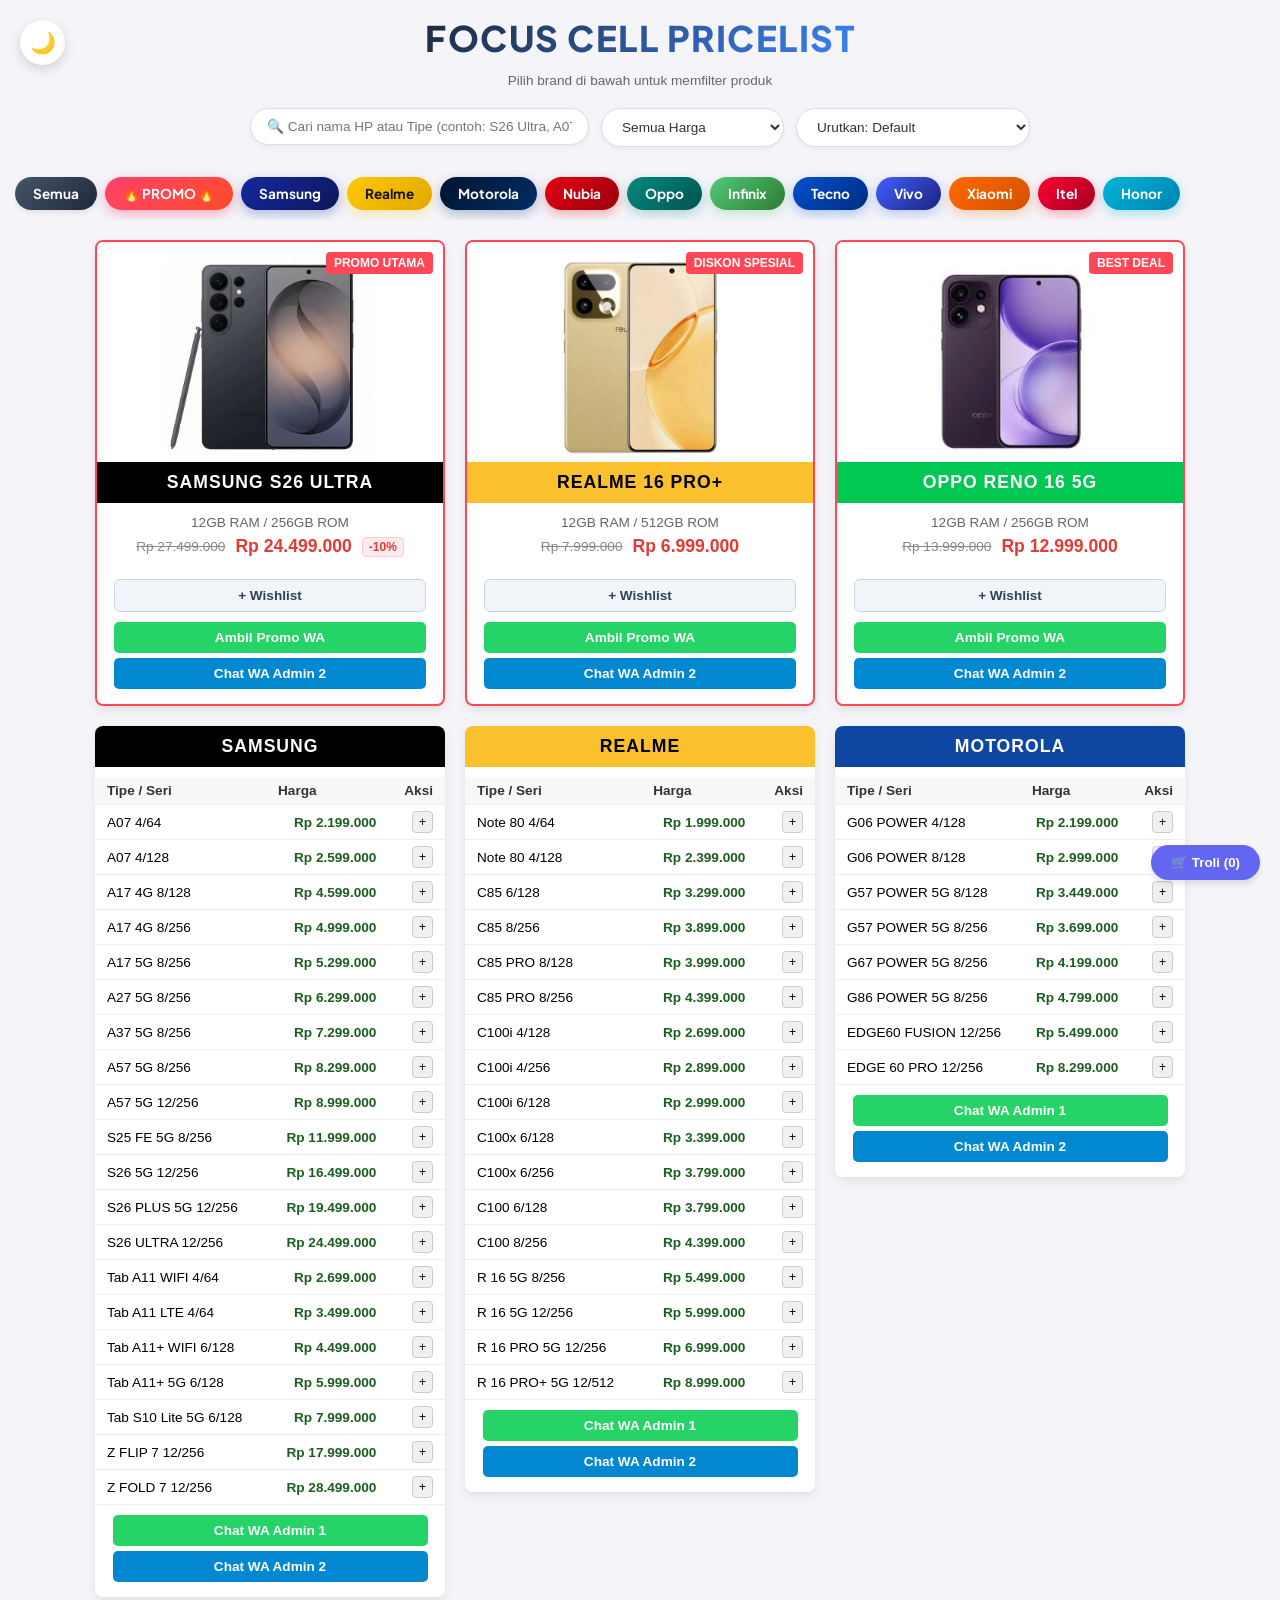
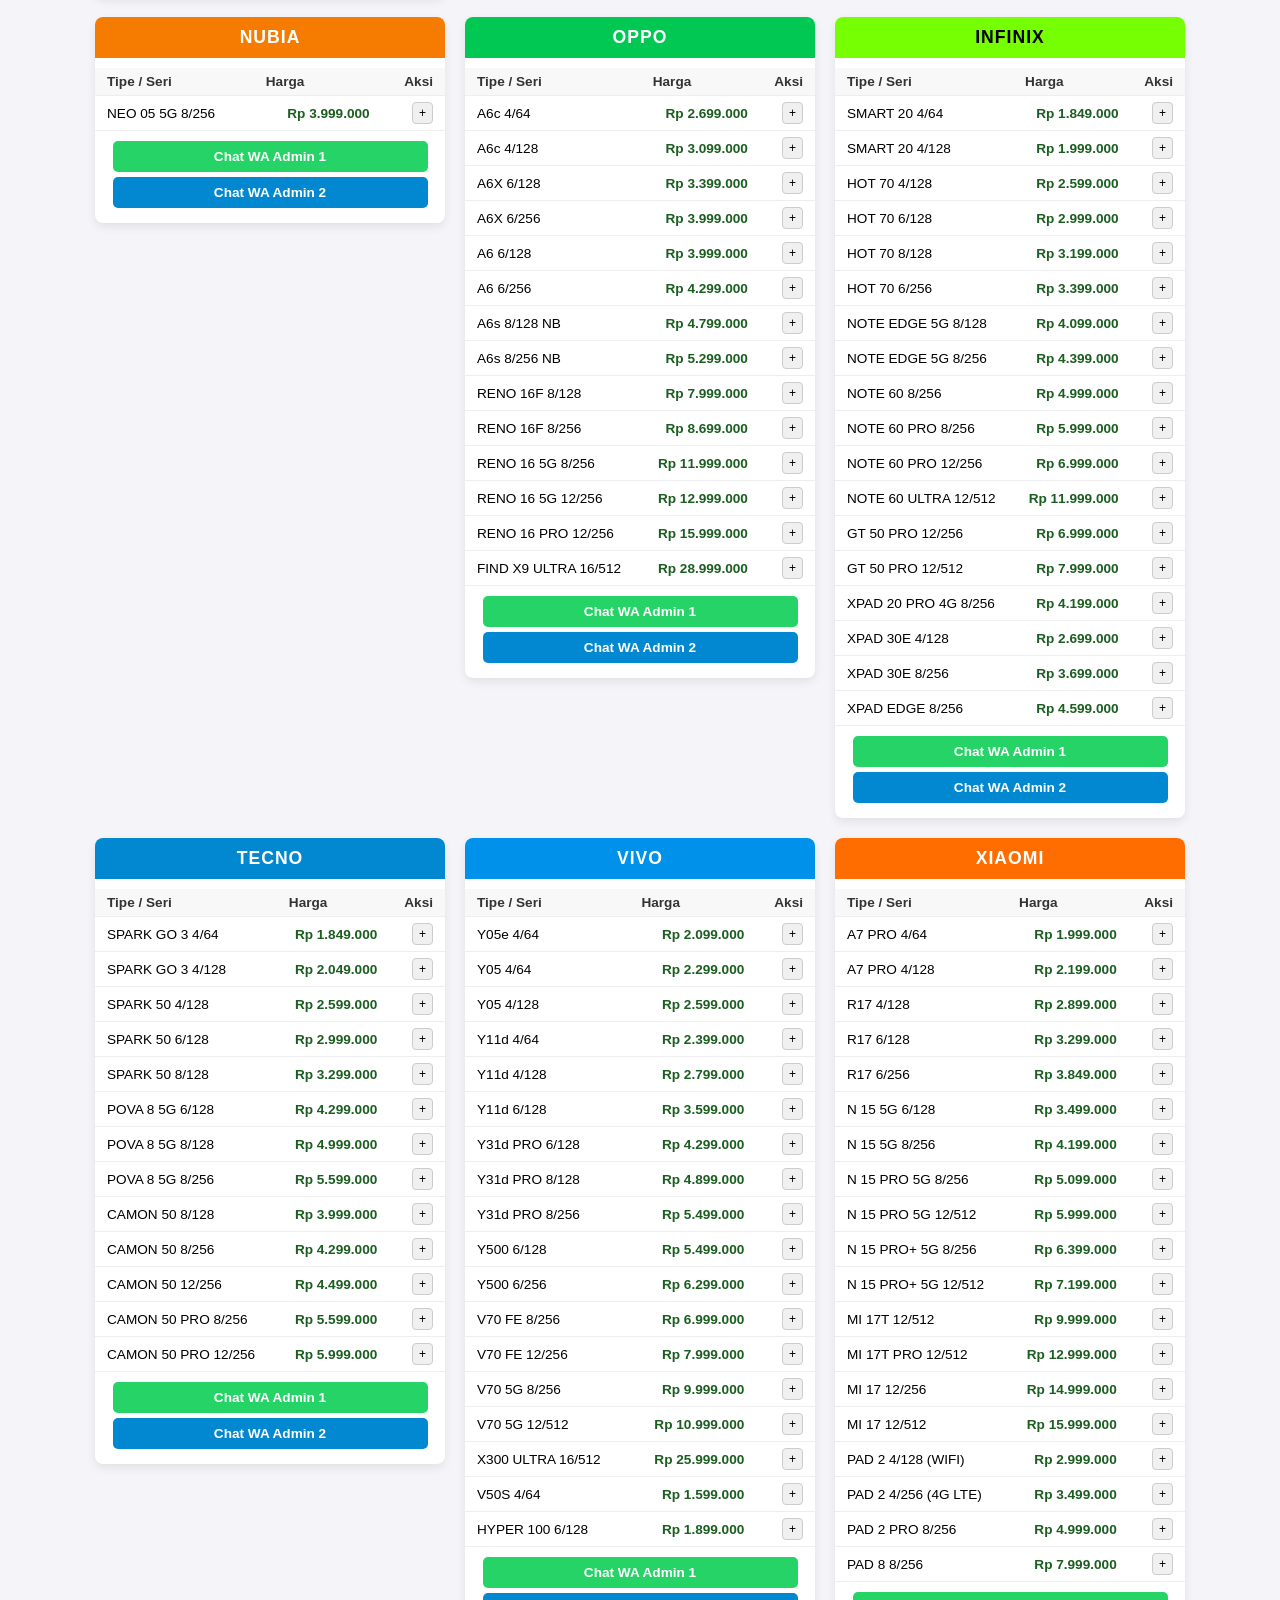
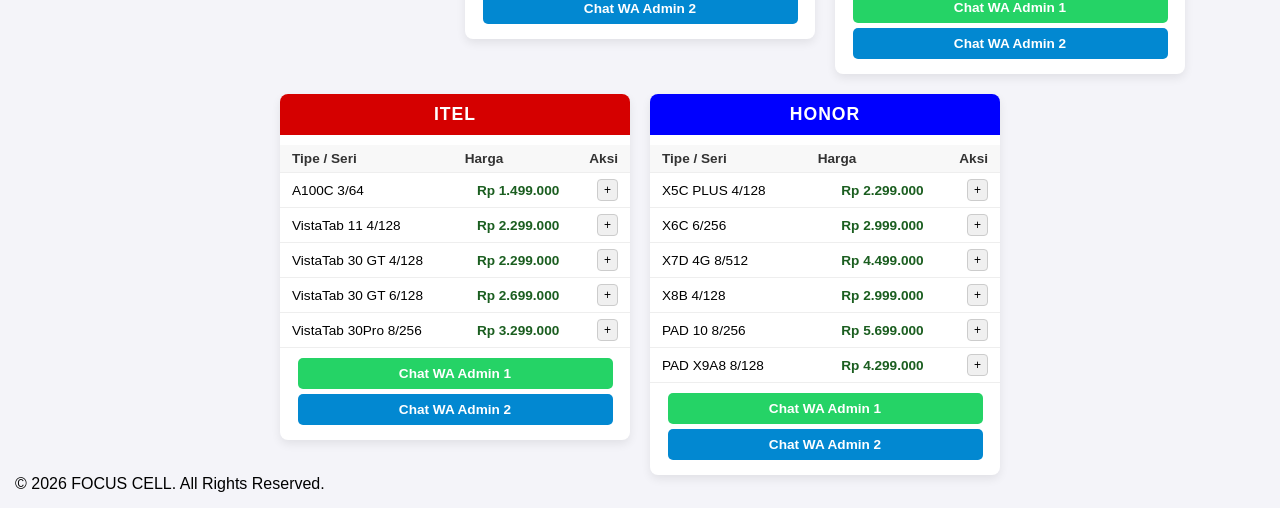
==== commit f807fb46: "Add files via upload" ====
--- a/index.html
+++ b/index.html
@@ -97,9 +97,7 @@
           <span class="discount-tag">-10%</span>
         </div>
       </div>
-      <div style="display:flex; gap:5px; margin-bottom:5px;">
-        <button class="action-btn" style="flex:1; background:#f0f0f0; border:1px solid #ccc; border-radius:5px; cursor:pointer;" onclick="addToWishlist('Samsung S26 Ultra', '24.499.000')">+ Wishlist</button>
-      </div>
+      <button class="btn-wishlist" onclick="addToWishlist('Samsung S26 Ultra', '24.499.000')">+ Wishlist</button>
       <a href="https://wa.me/6283820415743?text=Halo%20min,%20saya%20mau%20ambil%20Promo%20Samsung%20S26%20Ultra" class="btn-wa" target="_blank">Ambil Promo WA</a>
       <a href="https://wa.me/6285113641801?text=Halo%20min,%20saya%20mau%20ambil%20Promo%20Samsung%20S26%20Ultra" class="btn-wa btn-wa-secondary" target="_blank">Chat WA Admin 2</a>
     </div>
@@ -115,9 +113,7 @@
           <span class="new-price">Rp 6.999.000</span>
         </div>
       </div>
-      <div style="display:flex; gap:5px; margin-bottom:5px;">
-        <button class="action-btn" style="flex:1; background:#f0f0f0; border:1px solid #ccc; border-radius:5px; cursor:pointer;" onclick="addToWishlist('Realme 16 Pro+', '6.999.000')">+ Wishlist</button>
-      </div>
+      <button class="btn-wishlist" onclick="addToWishlist('Realme 16 Pro+', '6.999.000')">+ Wishlist</button>
       <a href="https://wa.me/6283820415743?text=Halo%20min,%20saya%20mau%20ambil%20Promo%20Realme%2016%20PRO%2B" class="btn-wa" target="_blank">Ambil Promo WA</a>
       <a href="https://wa.me/6285113641801?text=Halo%20min,%20saya%20mau%20ambil%20Promo%20Realme%2016%20PRO%2B" class="btn-wa btn-wa-secondary" target="_blank">Chat WA Admin 2</a>
     </div>
@@ -133,9 +129,7 @@
           <span class="new-price">Rp 12.999.000</span>
         </div>
       </div>
-      <div style="display:flex; gap:5px; margin-bottom:5px;">
-        <button class="action-btn" style="flex:1; background:#f0f0f0; border:1px solid #ccc; border-radius:5px; cursor:pointer;" onclick="addToWishlist('Oppo Reno 16 5G', '12.999.000')">+ Wishlist</button>
-      </div>
+      <button class="btn-wishlist" onclick="addToWishlist('Oppo Reno 16 5G', '12.999.000')">+ Wishlist</button>
       <a href="https://wa.me/6283820415743?text=Halo%20min,%20saya%20mau%20ambil%20Promo%20Oppo%20Reno%2016" class="btn-wa" target="_blank">Ambil Promo WA</a>
       <a href="https://wa.me/6285113641801?text=Halo%20min,%20saya%20mau%20ambil%20Promo%20Oppo%20Reno%2016" class="btn-wa btn-wa-secondary" target="_blank">Chat WA Admin 2</a>
     </div>
@@ -386,302 +380,4 @@
 
   <script src="script.js"></script>
 </body>
-</html>
-      </div>
-      <a href="https://wa.me/6283820415743?text=Halo%20min,%20saya%20mau%20ambil%20Promo%20Samsung%20S26%20Ultra" class="btn-wa" target="_blank">Ambil Promo WA</a>
-      <a href="https://wa.me/6285113641801?text=Halo%20min,%20saya%20mau%20ambil%20Promo%20Samsung%20S26%20Ultra" class="btn-wa btn-wa-secondary" target="_blank">Chat WA Admin 2</a>
-    </div>
-
-    <div class="brand-section promo-card" data-brand="promo" data-name="Realme 16 Pro+" data-price="6999000">
-      <div class="promo-badge">DISKON SPESIAL</div>
-      <img src="Image/realme-16-pro+.jpg" alt="Realme 16 Pro+" class="promo-img">
-      <div class="brand-header realme-bg"><h2>REALME 16 PRO+</h2></div>
-      <div class="promo-body">
-        <p class="specs">12GB RAM / 512GB ROM</p>
-        <div class="price-box">
-          <span class="old-price">Rp 7.999.000</span>
-          <span class="new-price">Rp 6.999.000</span>
-        </div>
-      </div>
-      <div style="display:flex; gap:5px; margin-bottom:5px;">
-        <button class="action-btn" style="flex:1; background:#f0f0f0; border:1px solid #ccc; border-radius:5px; cursor:pointer;" onclick="addToWishlist('Realme 16 Pro+', '6.999.000')">+ Wishlist</button>
-      </div>
-      <a href="https://wa.me/6283820415743?text=Halo%20min,%20saya%20mau%20ambil%20Promo%20Realme%2016%20PRO%2B" class="btn-wa" target="_blank">Ambil Promo WA</a>
-      <a href="https://wa.me/6285113641801?text=Halo%20min,%20saya%20mau%20ambil%20Promo%20Realme%2016%20PRO%2B" class="btn-wa btn-wa-secondary" target="_blank">Chat WA Admin 2</a>
-    </div>
-
-    <div class="brand-section promo-card" data-brand="promo" data-name="Oppo Reno 16 5G" data-price="12999000">
-      <div class="promo-badge">BEST DEAL</div>
-      <img src="Image/oppo-reno-16-5G.jpg" alt="Oppo Reno 16 5G" class="promo-img">
-      <div class="brand-header oppo-bg"><h2>OPPO RENO 16 5G</h2></div>
-      <div class="promo-body">
-        <p class="specs">12GB RAM / 256GB ROM</p>
-        <div class="price-box">
-          <span class="old-price">Rp 13.999.000</span>
-          <span class="new-price">Rp 12.999.000</span>
-        </div>
-      </div>
-      <div style="display:flex; gap:5px; margin-bottom:5px;">
-        <button class="action-btn" style="flex:1; background:#f0f0f0; border:1px solid #ccc; border-radius:5px; cursor:pointer;" onclick="addToWishlist('Oppo Reno 16 5G', '12.999.000')">+ Wishlist</button>
-      </div>
-      <a href="https://wa.me/6283820415743?text=Halo%20min,%20saya%20mau%20ambil%20Promo%20Oppo%20Reno%2016" class="btn-wa" target="_blank">Ambil Promo WA</a>
-      <a href="https://wa.me/6285113641801?text=Halo%20min,%20saya%20mau%20ambil%20Promo%20Oppo%20Reno%2016" class="btn-wa btn-wa-secondary" target="_blank">Chat WA Admin 2</a>
-    </div>
-
-    <div class="brand-section" data-brand="samsung">
-      <div class="brand-header samsung-bg"><h2>SAMSUNG</h2></div>
-      <table class="price-table">
-        <tr><th>Pilih</th><th>Tipe / Seri</th><th>Harga</th><th>Aksi</th></tr>
-        <tr data-item-name="A07 4/64" data-item-price="2199000"><td><input type="checkbox" class="compare-check" value="A07 4/64"></td><td>A07 4/64</td><td>Rp 2.199.000</td><td><button class="action-btn" onclick="addToWishlist('A07 4/64', '2.199.000')">+</button></td></tr>
-        <tr data-item-name="A07 4/128" data-item-price="2599000"><td><input type="checkbox" class="compare-check" value="A07 4/128"></td><td>A07 4/128</td><td>Rp 2.599.000</td><td><button class="action-btn" onclick="addToWishlist('A07 4/128', '2.599.000')">+</button></td></tr>
-        <tr data-item-name="A17 4G 8/128" data-item-price="4599000"><td><input type="checkbox" class="compare-check" value="A17 4G 8/128"></td><td>A17 4G 8/128</td><td>Rp 4.599.000</td><td><button class="action-btn" onclick="addToWishlist('A17 4G 8/128', '4.599.000')">+</button></td></tr>
-        <tr data-item-name="A17 4G 8/256" data-item-price="4999000"><td><input type="checkbox" class="compare-check" value="A17 4G 8/256"></td><td>A17 4G 8/256</td><td>Rp 4.999.000</td><td><button class="action-btn" onclick="addToWishlist('A17 4G 8/256', '4.999.000')">+</button></td></tr>
-        <tr data-item-name="A17 5G 8/256" data-item-price="5299000"><td><input type="checkbox" class="compare-check" value="A17 5G 8/256"></td><td>A17 5G 8/256</td><td>Rp 5.299.000</td><td><button class="action-btn" onclick="addToWishlist('A17 5G 8/256', '5.299.000')">+</button></td></tr>
-        <tr data-item-name="A27 5G 8/256" data-item-price="6299000"><td><input type="checkbox" class="compare-check" value="A27 5G 8/256"></td><td>A27 5G 8/256</td><td>Rp 6.299.000</td><td><button class="action-btn" onclick="addToWishlist('A27 5G 8/256', '6.299.000')">+</button></td></tr>
-        <tr data-item-name="A37 5G 8/256" data-item-price="7299000"><td><input type="checkbox" class="compare-check" value="A37 5G 8/256"></td><td>A37 5G 8/256</td><td>Rp 7.299.000</td><td><button class="action-btn" onclick="addToWishlist('A37 5G 8/256', '7.299.000')">+</button></td></tr>
-        <tr data-item-name="A57 5G 8/256" data-item-price="8299000"><td><input type="checkbox" class="compare-check" value="A57 5G 8/256"></td><td>A57 5G 8/256</td><td>Rp 8.299.000</td><td><button class="action-btn" onclick="addToWishlist('A57 5G 8/256', '8.299.000')">+</button></td></tr>
-        <tr data-item-name="A57 5G 12/256" data-item-price="8999000"><td><input type="checkbox" class="compare-check" value="A57 5G 12/256"></td><td>A57 5G 12/256</td><td>Rp 8.999.000</td><td><button class="action-btn" onclick="addToWishlist('A57 5G 12/256', '8.999.000')">+</button></td></tr>
-        <tr data-item-name="S25 FE 5G 8/256" data-item-price="11999000"><td><input type="checkbox" class="compare-check" value="S25 FE 5G 8/256"></td><td>S25 FE 5G 8/256</td><td>Rp 11.999.000</td><td><button class="action-btn" onclick="addToWishlist('S25 FE 5G 8/256', '11.999.000')">+</button></td></tr>
-        <tr data-item-name="S26 5G 12/256" data-item-price="16499000"><td><input type="checkbox" class="compare-check" value="S26 5G 12/256"></td><td>S26 5G 12/256</td><td>Rp 16.499.000</td><td><button class="action-btn" onclick="addToWishlist('S26 5G 12/256', '16.499.000')">+</button></td></tr>
-        <tr data-item-name="S26 PLUS 5G 12/256" data-item-price="19499000"><td><input type="checkbox" class="compare-check" value="S26 PLUS 5G 12/256"></td><td>S26 PLUS 5G 12/256</td><td>Rp 19.499.000</td><td><button class="action-btn" onclick="addToWishlist('S26 PLUS 5G 12/256', '19.499.000')">+</button></td></tr>
-        <tr data-item-name="S26 ULTRA 12/256" data-item-price="24499000"><td><input type="checkbox" class="compare-check" value="S26 ULTRA 12/256"></td><td>S26 ULTRA 12/256</td><td>Rp 24.499.000</td><td><button class="action-btn" onclick="addToWishlist('S26 ULTRA 12/256', '24.499.000')">+</button></td></tr>
-        <tr data-item-name="Tab A11 WIFI 4/64" data-item-price="2699000"><td><input type="checkbox" class="compare-check" value="Tab A11 WIFI 4/64"></td><td>Tab A11 WIFI 4/64</td><td>Rp 2.699.000</td><td><button class="action-btn" onclick="addToWishlist('Tab A11 WIFI 4/64', '2.699.000')">+</button></td></tr>
-        <tr data-item-name="Tab A11 LTE 4/64" data-item-price="3499000"><td><input type="checkbox" class="compare-check" value="Tab A11 LTE 4/64"></td><td>Tab A11 LTE 4/64</td><td>Rp 3.499.000</td><td><button class="action-btn" onclick="addToWishlist('Tab A11 LTE 4/64', '3.499.000')">+</button></td></tr>
-        <tr data-item-name="Tab A11+ WIFI 6/128" data-item-price="4499000"><td><input type="checkbox" class="compare-check" value="Tab A11+ WIFI 6/128"></td><td>Tab A11+ WIFI 6/128</td><td>Rp 4.499.000</td><td><button class="action-btn" onclick="addToWishlist('Tab A11+ WIFI 6/128', '4.499.000')">+</button></td></tr>
-        <tr data-item-name="Tab A11+ 5G 6/128" data-item-price="5999000"><td><input type="checkbox" class="compare-check" value="Tab A11+ 5G 6/128"></td><td>Tab A11+ 5G 6/128</td><td>Rp 5.999.000</td><td><button class="action-btn" onclick="addToWishlist('Tab A11+ 5G 6/128', '5.999.000')">+</button></td></tr>
-        <tr data-item-name="Tab S10 Lite 5G 6/128" data-item-price="7999000"><td><input type="checkbox" class="compare-check" value="Tab S10 Lite 5G 6/128"></td><td>Tab S10 Lite 5G 6/128</td><td>Rp 7.999.000</td><td><button class="action-btn" onclick="addToWishlist('Tab S10 Lite 5G 6/128', '7.999.000')">+</button></td></tr>
-        <tr data-item-name="Z FLIP 7 12/256" data-item-price="17999000"><td><input type="checkbox" class="compare-check" value="Z FLIP 7 12/256"></td><td>Z FLIP 7 12/256</td><td>Rp 17.999.000</td><td><button class="action-btn" onclick="addToWishlist('Z FLIP 7 12/256', '17.999.000')">+</button></td></tr>
-        <tr data-item-name="Z FOLD 7 12/256" data-item-price="28499000"><td><input type="checkbox" class="compare-check" value="Z FOLD 7 12/256"></td><td>Z FOLD 7 12/256</td><td>Rp 28.499.000</td><td><button class="action-btn" onclick="addToWishlist('Z FOLD 7 12/256', '28.499.000')">+</button></td></tr>
-      </table>
-      <a href="https://wa.me/6283820415743?text=Halo%20min,%20mau%20tanya%20stok%20Samsung" class="btn-wa" target="_blank">Chat WA Admin 1</a>
-      <a href="https://wa.me/6285113641801?text=Halo%20min,%20mau%20tanya%20stok%20Samsung" class="btn-wa btn-wa-secondary" target="_blank">Chat WA Admin 2</a>
-    </div>
-
-    <div class="brand-section" data-brand="realme">
-      <div class="brand-header realme-bg"><h2>REALME</h2></div>
-      <table class="price-table">
-        <tr><th>Pilih</th><th>Tipe / Seri</th><th>Harga</th><th>Aksi</th></tr>
-        <tr data-item-name="Note 80 4/64" data-item-price="1999000"><td><input type="checkbox" class="compare-check" value="Note 80 4/64"></td><td>Note 80 4/64</td><td>Rp 1.999.000</td><td><button class="action-btn" onclick="addToWishlist('Note 80 4/64', '1.999.000')">+</button></td></tr>
-        <tr data-item-name="Note 80 4/128" data-item-price="2399000"><td><input type="checkbox" class="compare-check" value="Note 80 4/128"></td><td>Note 80 4/128</td><td>Rp 2.399.000</td><td><button class="action-btn" onclick="addToWishlist('Note 80 4/128', '2.399.000')">+</button></td></tr>
-        <tr data-item-name="C85 6/128" data-item-price="3299000"><td><input type="checkbox" class="compare-check" value="C85 6/128"></td><td>C85 6/128</td><td>Rp 3.299.000</td><td><button class="action-btn" onclick="addToWishlist('C85 6/128', '3.299.000')">+</button></td></tr>
-        <tr data-item-name="C85 8/256" data-item-price="3899000"><td><input type="checkbox" class="compare-check" value="C85 8/256"></td><td>C85 8/256</td><td>Rp 3.899.000</td><td><button class="action-btn" onclick="addToWishlist('C85 8/256', '3.899.000')">+</button></td></tr>
-        <tr data-item-name="C85 PRO 8/128" data-item-price="3999000"><td><input type="checkbox" class="compare-check" value="C85 PRO 8/128"></td><td>C85 PRO 8/128</td><td>Rp 3.999.000</td><td><button class="action-btn" onclick="addToWishlist('C85 PRO 8/128', '3.999.000')">+</button></td></tr>
-        <tr data-item-name="C85 PRO 8/256" data-item-price="4399000"><td><input type="checkbox" class="compare-check" value="C85 PRO 8/256"></td><td>C85 PRO 8/256</td><td>Rp 4.399.000</td><td><button class="action-btn" onclick="addToWishlist('C85 PRO 8/256', '4.399.000')">+</button></td></tr>
-        <tr data-item-name="C100i 4/128" data-item-price="2699000"><td><input type="checkbox" class="compare-check" value="C100i 4/128"></td><td>C100i 4/128</td><td>Rp 2.699.000</td><td><button class="action-btn" onclick="addToWishlist('C100i 4/128', '2.699.000')">+</button></td></tr>
-        <tr data-item-name="C100i 4/256" data-item-price="2899000"><td><input type="checkbox" class="compare-check" value="C100i 4/256"></td><td>C100i 4/256</td><td>Rp 2.899.000</td><td><button class="action-btn" onclick="addToWishlist('C100i 4/256', '2.899.000')">+</button></td></tr>
-        <tr data-item-name="C100i 6/128" data-item-price="2999000"><td><input type="checkbox" class="compare-check" value="C100i 6/128"></td><td>C100i 6/128</td><td>Rp 2.999.000</td><td><button class="action-btn" onclick="addToWishlist('C100i 6/128', '2.999.000')">+</button></td></tr>
-        <tr data-item-name="C100x 6/128" data-item-price="3399000"><td><input type="checkbox" class="compare-check" value="C100x 6/128"></td><td>C100x 6/128</td><td>Rp 3.399.000</td><td><button class="action-btn" onclick="addToWishlist('C100x 6/128', '3.399.000')">+</button></td></tr>
-        <tr data-item-name="C100x 6/256" data-item-price="3799000"><td><input type="checkbox" class="compare-check" value="C100x 6/256"></td><td>C100x 6/256</td><td>Rp 3.799.000</td><td><button class="action-btn" onclick="addToWishlist('C100x 6/256', '3.799.000')">+</button></td></tr>
-        <tr data-item-name="C100 6/128" data-item-price="3799000"><td><input type="checkbox" class="compare-check" value="C100 6/128"></td><td>C100 6/128</td><td>Rp 3.799.000</td><td><button class="action-btn" onclick="addToWishlist('C100 6/128', '3.799.000')">+</button></td></tr>
-        <tr data-item-name="C100 8/256" data-item-price="4399000"><td><input type="checkbox" class="compare-check" value="C100 8/256"></td><td>C100 8/256</td><td>Rp 4.399.000</td><td><button class="action-btn" onclick="addToWishlist('C100 8/256', '4.399.000')">+</button></td></tr>
-        <tr data-item-name="R 16 5G 8/256" data-item-price="5499000"><td><input type="checkbox" class="compare-check" value="R 16 5G 8/256"></td><td>R 16 5G 8/256</td><td>Rp 5.499.000</td><td><button class="action-btn" onclick="addToWishlist('R 16 5G 8/256', '5.499.000')">+</button></td></tr>
-        <tr data-item-name="R 16 5G 12/256" data-item-price="5999000"><td><input type="checkbox" class="compare-check" value="R 16 5G 12/256"></td><td>R 16 5G 12/256</td><td>Rp 5.999.000</td><td><button class="action-btn" onclick="addToWishlist('R 16 5G 12/256', '5.999.000')">+</button></td></tr>
-        <tr data-item-name="R 16 PRO 5G 12/256" data-item-price="6999000"><td><input type="checkbox" class="compare-check" value="R 16 PRO 5G 12/256"></td><td>R 16 PRO 5G 12/256</td><td>Rp 6.999.000</td><td><button class="action-btn" onclick="addToWishlist('R 16 PRO 5G 12/256', '6.999.000')">+</button></td></tr>
-        <tr data-item-name="R 16 PRO+ 5G 12/512" data-item-price="8999000"><td><input type="checkbox" class="compare-check" value="R 16 PRO+ 5G 12/512"></td><td>R 16 PRO+ 5G 12/512</td><td>Rp 8.999.000</td><td><button class="action-btn" onclick="addToWishlist('R 16 PRO+ 5G 12/512', '8.999.000')">+</button></td></tr>
-      </table>
-      <a href="https://wa.me/6283820415743?text=Halo%20min,%20mau%20tanya%20stok%20Realme" class="btn-wa" target="_blank">Chat WA Admin 1</a>
-      <a href="https://wa.me/6285113641801?text=Halo%20min,%20mau%20tanya%20stok%20Realme" class="btn-wa btn-wa-secondary" target="_blank">Chat WA Admin 2</a>
-    </div>
-
-    <div class="brand-section" data-brand="motorola">
-      <div class="brand-header motorola-bg"><h2>MOTOROLA</h2></div>
-      <table class="price-table">
-        <tr><th>Pilih</th><th>Tipe / Seri</th><th>Harga</th><th>Aksi</th></tr>
-        <tr data-item-name="G06 POWER 4/128" data-item-price="2199000"><td><input type="checkbox" class="compare-check" value="G06 POWER 4/128"></td><td>G06 POWER 4/128</td><td>Rp 2.199.000</td><td><button class="action-btn" onclick="addToWishlist('G06 POWER 4/128', '2.199.000')">+</button></td></tr>
-        <tr data-item-name="G06 POWER 8/128" data-item-price="2999000"><td><input type="checkbox" class="compare-check" value="G06 POWER 8/128"></td><td>G06 POWER 8/128</td><td>Rp 2.999.000</td><td><button class="action-btn" onclick="addToWishlist('G06 POWER 8/128', '2.999.000')">+</button></td></tr>
-        <tr data-item-name="G57 POWER 5G 8/128" data-item-price="3449000"><td><input type="checkbox" class="compare-check" value="G57 POWER 5G 8/128"></td><td>G57 POWER 5G 8/128</td><td>Rp 3.449.000</td><td><button class="action-btn" onclick="addToWishlist('G57 POWER 5G 8/128', '3.449.000')">+</button></td></tr>
-        <tr data-item-name="G57 POWER 5G 8/256" data-item-price="3699000"><td><input type="checkbox" class="compare-check" value="G57 POWER 5G 8/256"></td><td>G57 POWER 5G 8/256</td><td>Rp 3.699.000</td><td><button class="action-btn" onclick="addToWishlist('G57 POWER 5G 8/256', '3.699.000')">+</button></td></tr>
-        <tr data-item-name="G67 POWER 5G 8/256" data-item-price="4199000"><td><input type="checkbox" class="compare-check" value="G67 POWER 5G 8/256"></td><td>G67 POWER 5G 8/256</td><td>Rp 4.199.000</td><td><button class="action-btn" onclick="addToWishlist('G67 POWER 5G 8/256', '4.199.000')">+</button></td></tr>
-        <tr data-item-name="G86 POWER 5G 8/256" data-item-price="4799000"><td><input type="checkbox" class="compare-check" value="G86 POWER 5G 8/256"></td><td>G86 POWER 5G 8/256</td><td>Rp 4.799.000</td><td><button class="action-btn" onclick="addToWishlist('G86 POWER 5G 8/256', '4.799.000')">+</button></td></tr>
-        <tr data-item-name="EDGE60 FUSION 12/256" data-item-price="5499000"><td><input type="checkbox" class="compare-check" value="EDGE60 FUSION 12/256"></td><td>EDGE60 FUSION 12/256</td><td>Rp 5.499.000</td><td><button class="action-btn" onclick="addToWishlist('EDGE60 FUSION 12/256', '5.499.000')">+</button></td></tr>
-        <tr data-item-name="EDGE 60 PRO 12/256" data-item-price="8299000"><td><input type="checkbox" class="compare-check" value="EDGE 60 PRO 12/256"></td><td>EDGE 60 PRO 12/256</td><td>Rp 8.299.000</td><td><button class="action-btn" onclick="addToWishlist('EDGE 60 PRO 12/256', '8.299.000')">+</button></td></tr>
-      </table>
-      <a href="https://wa.me/6283820415743?text=Halo%20min,%20mau%20tanya%20stok%20Motorola" class="btn-wa" target="_blank">Chat WA Admin 1</a>
-      <a href="https://wa.me/6285113641801?text=Halo%20min,%20mau%20tanya%20stok%20Motorola" class="btn-wa btn-wa-secondary" target="_blank">Chat WA Admin 2</a>
-    </div>
-
-    <div class="brand-section" data-brand="nubia">
-      <div class="brand-header nubia-bg"><h2>NUBIA</h2></div>
-      <table class="price-table">
-        <tr><th>Pilih</th><th>Tipe / Seri</th><th>Harga</th><th>Aksi</th></tr>
-        <tr data-item-name="NEO 05 5G 8/256" data-item-price="3999000"><td><input type="checkbox" class="compare-check" value="NEO 05 5G 8/256"></td><td>NEO 05 5G 8/256</td><td>Rp 3.999.000</td><td><button class="action-btn" onclick="addToWishlist('NEO 05 5G 8/256', '3.999.000')">+</button></td></tr>
-      </table>
-      <a href="https://wa.me/6283820415743?text=Halo%20min,%20mau%20tanya%20stok%20Nubia" class="btn-wa" target="_blank">Chat WA Admin 1</a>
-      <a href="https://wa.me/6285113641801?text=Halo%20min,%20mau%20tanya%20stok%20Nubia" class="btn-wa btn-wa-secondary" target="_blank">Chat WA Admin 2</a>
-    </div>
-
-    <div class="brand-section" data-brand="oppo">
-      <div class="brand-header oppo-bg"><h2>OPPO</h2></div>
-      <table class="price-table">
-        <tr><th>Pilih</th><th>Tipe / Seri</th><th>Harga</th><th>Aksi</th></tr>
-        <tr data-item-name="A6c 4/64" data-item-price="2699000"><td><input type="checkbox" class="compare-check" value="A6c 4/64"></td><td>A6c 4/64</td><td>Rp 2.699.000</td><td><button class="action-btn" onclick="addToWishlist('A6c 4/64', '2.699.000')">+</button></td></tr>
-        <tr data-item-name="A6c 4/128" data-item-price="3099000"><td><input type="checkbox" class="compare-check" value="A6c 4/128"></td><td>A6c 4/128</td><td>Rp 3.099.000</td><td><button class="action-btn" onclick="addToWishlist('A6c 4/128', '3.099.000')">+</button></td></tr>
-        <tr data-item-name="A6X 6/128" data-item-price="3399000"><td><input type="checkbox" class="compare-check" value="A6X 6/128"></td><td>A6X 6/128</td><td>Rp 3.399.000</td><td><button class="action-btn" onclick="addToWishlist('A6X 6/128', '3.399.000')">+</button></td></tr>
-        <tr data-item-name="A6X 6/256" data-item-price="3999000"><td><input type="checkbox" class="compare-check" value="A6X 6/256"></td><td>A6X 6/256</td><td>Rp 3.999.000</td><td><button class="action-btn" onclick="addToWishlist('A6X 6/256', '3.999.000')">+</button></td></tr>
-        <tr data-item-name="A6 6/128" data-item-price="3999000"><td><input type="checkbox" class="compare-check" value="A6 6/128"></td><td>A6 6/128</td><td>Rp 3.999.000</td><td><button class="action-btn" onclick="addToWishlist('A6 6/128', '3.999.000')">+</button></td></tr>
-        <tr data-item-name="A6 6/256" data-item-price="4299000"><td><input type="checkbox" class="compare-check" value="A6 6/256"></td><td>A6 6/256</td><td>Rp 4.299.000</td><td><button class="action-btn" onclick="addToWishlist('A6 6/256', '4.299.000')">+</button></td></tr>
-        <tr data-item-name="A6s 8/128 NB" data-item-price="4799000"><td><input type="checkbox" class="compare-check" value="A6s 8/128 NB"></td><td>A6s 8/128 NB</td><td>Rp 4.799.000</td><td><button class="action-btn" onclick="addToWishlist('A6s 8/128 NB', '4.799.000')">+</button></td></tr>
-        <tr data-item-name="A6s 8/256 NB" data-item-price="5299000"><td><input type="checkbox" class="compare-check" value="A6s 8/256 NB"></td><td>A6s 8/256 NB</td><td>Rp 5.299.000</td><td><button class="action-btn" onclick="addToWishlist('A6s 8/256 NB', '5.299.000')">+</button></td></tr>
-        <tr data-item-name="RENO 16F 8/128" data-item-price="7999000"><td><input type="checkbox" class="compare-check" value="RENO 16F 8/128"></td><td>RENO 16F 8/128</td><td>Rp 7.999.000</td><td><button class="action-btn" onclick="addToWishlist('RENO 16F 8/128', '7.999.000')">+</button></td></tr>
-        <tr data-item-name="RENO 16F 8/256" data-item-price="8699000"><td><input type="checkbox" class="compare-check" value="RENO 16F 8/256"></td><td>RENO 16F 8/256</td><td>Rp 8.699.000</td><td><button class="action-btn" onclick="addToWishlist('RENO 16F 8/256', '8.699.000')">+</button></td></tr>
-        <tr data-item-name="RENO 16 5G 8/256" data-item-price="11999000"><td><input type="checkbox" class="compare-check" value="RENO 16 5G 8/256"></td><td>RENO 16 5G 8/256</td><td>Rp 11.999.000</td><td><button class="action-btn" onclick="addToWishlist('RENO 16 5G 8/256', '11.999.000')">+</button></td></tr>
-        <tr data-item-name="RENO 16 5G 12/256" data-item-price="12999000"><td><input type="checkbox" class="compare-check" value="RENO 16 5G 12/256"></td><td>RENO 16 5G 12/256</td><td>Rp 12.999.000</td><td><button class="action-btn" onclick="addToWishlist('RENO 16 5G 12/256', '12.999.000')">+</button></td></tr>
-        <tr data-item-name="RENO 16 PRO 12/256" data-item-price="15999000"><td><input type="checkbox" class="compare-check" value="RENO 16 PRO 12/256"></td><td>RENO 16 PRO 12/256</td><td>Rp 15.999.000</td><td><button class="action-btn" onclick="addToWishlist('RENO 16 PRO 12/256', '15.999.000')">+</button></td></tr>
-        <tr data-item-name="FIND X9 ULTRA 16/512" data-item-price="28999000"><td><input type="checkbox" class="compare-check" value="FIND X9 ULTRA 16/512"></td><td>FIND X9 ULTRA 16/512</td><td>Rp 28.999.000</td><td><button class="action-btn" onclick="addToWishlist('FIND X9 ULTRA 16/512', '28.999.000')">+</button></td></tr>
-      </table>
-      <a href="https://wa.me/6283820415743?text=Halo%20min,%20mau%20tanya%20stok%20Oppo" class="btn-wa" target="_blank">Chat WA Admin 1</a>
-      <a href="https://wa.me/6285113641801?text=Halo%20min,%20mau%20tanya%20stok%20Oppo" class="btn-wa btn-wa-secondary" target="_blank">Chat WA Admin 2</a>
-    </div>
-
-    <div class="brand-section" data-brand="infinix">
-      <div class="brand-header infinix-bg"><h2>INFINIX</h2></div>
-      <table class="price-table">
-        <tr><th>Pilih</th><th>Tipe / Seri</th><th>Harga</th><th>Aksi</th></tr>
-        <tr data-item-name="SMART 20 4/64" data-item-price="1849000"><td><input type="checkbox" class="compare-check" value="SMART 20 4/64"></td><td>SMART 20 4/64</td><td>Rp 1.849.000</td><td><button class="action-btn" onclick="addToWishlist('SMART 20 4/64', '1.849.000')">+</button></td></tr>
-        <tr data-item-name="SMART 20 4/128" data-item-price="1999000"><td><input type="checkbox" class="compare-check" value="SMART 20 4/128"></td><td>SMART 20 4/128</td><td>Rp 1.999.000</td><td><button class="action-btn" onclick="addToWishlist('SMART 20 4/128', '1.999.000')">+</button></td></tr>
-        <tr data-item-name="HOT 70 4/128" data-item-price="2599000"><td><input type="checkbox" class="compare-check" value="HOT 70 4/128"></td><td>HOT 70 4/128</td><td>Rp 2.599.000</td><td><button class="action-btn" onclick="addToWishlist('HOT 70 4/128', '2.599.000')">+</button></td></tr>
-        <tr data-item-name="HOT 70 6/128" data-item-price="2999000"><td><input type="checkbox" class="compare-check" value="HOT 70 6/128"></td><td>HOT 70 6/128</td><td>Rp 2.999.000</td><td><button class="action-btn" onclick="addToWishlist('HOT 70 6/128', '2.999.000')">+</button></td></tr>
-        <tr data-item-name="HOT 70 8/128" data-item-price="3199000"><td><input type="checkbox" class="compare-check" value="HOT 70 8/128"></td><td>HOT 70 8/128</td><td>Rp 3.199.000</td><td><button class="action-btn" onclick="addToWishlist('HOT 70 8/128', '3.199.000')">+</button></td></tr>
-        <tr data-item-name="HOT 70 6/256" data-item-price="3399000"><td><input type="checkbox" class="compare-check" value="HOT 70 6/256"></td><td>HOT 70 6/256</td><td>Rp 3.399.000</td><td><button class="action-btn" onclick="addToWishlist('HOT 70 6/256', '3.399.000')">+</button></td></tr>
-        <tr data-item-name="NOTE EDGE 5G 8/128" data-item-price="4099000"><td><input type="checkbox" class="compare-check" value="NOTE EDGE 5G 8/128"></td><td>NOTE EDGE 5G 8/128</td><td>Rp 4.099.000</td><td><button class="action-btn" onclick="addToWishlist('NOTE EDGE 5G 8/128', '4.099.000')">+</button></td></tr>
-        <tr data-item-name="NOTE EDGE 5G 8/256" data-item-price="4399000"><td><input type="checkbox" class="compare-check" value="NOTE EDGE 5G 8/256"></td><td>NOTE EDGE 5G 8/256</td><td>Rp 4.399.000</td><td><button class="action-btn" onclick="addToWishlist('NOTE EDGE 5G 8/256', '4.399.000')">+</button></td></tr>
-        <tr data-item-name="NOTE 60 8/256" data-item-price="4999000"><td><input type="checkbox" class="compare-check" value="NOTE 60 8/256"></td><td>NOTE 60 8/256</td><td>Rp 4.999.000</td><td><button class="action-btn" onclick="addToWishlist('NOTE 60 8/256', '4.999.000')">+</button></td></tr>
-        <tr data-item-name="NOTE 60 PRO 8/256" data-item-price="5999000"><td><input type="checkbox" class="compare-check" value="NOTE 60 PRO 8/256"></td><td>NOTE 60 PRO 8/256</td><td>Rp 5.999.000</td><td><button class="action-btn" onclick="addToWishlist('NOTE 60 PRO 8/256', '5.999.000')">+</button></td></tr>
-        <tr data-item-name="NOTE 60 PRO 12/256" data-item-price="6999000"><td><input type="checkbox" class="compare-check" value="NOTE 60 PRO 12/256"></td><td>NOTE 60 PRO 12/256</td><td>Rp 6.999.000</td><td><button class="action-btn" onclick="addToWishlist('NOTE 60 PRO 12/256', '6.999.000')">+</button></td></tr>
-        <tr data-item-name="NOTE 60 ULTRA 12/512" data-item-price="11999000"><td><input type="checkbox" class="compare-check" value="NOTE 60 ULTRA 12/512"></td><td>NOTE 60 ULTRA 12/512</td><td>Rp 11.999.000</td><td><button class="action-btn" onclick="addToWishlist('NOTE 60 ULTRA 12/512', '11.999.000')">+</button></td></tr>
-        <tr data-item-name="GT 50 PRO 12/256" data-item-price="6999000"><td><input type="checkbox" class="compare-check" value="GT 50 PRO 12/256"></td><td>GT 50 PRO 12/256</td><td>Rp 6.999.000</td><td><button class="action-btn" onclick="addToWishlist('GT 50 PRO 12/256', '6.999.000')">+</button></td></tr>
-        <tr data-item-name="GT 50 PRO 12/512" data-item-price="7999000"><td><input type="checkbox" class="compare-check" value="GT 50 PRO 12/512"></td><td>GT 50 PRO 12/512</td><td>Rp 7.999.000</td><td><button class="action-btn" onclick="addToWishlist('GT 50 PRO 12/512', '7.999.000')">+</button></td></tr>
-        <tr data-item-name="XPAD 20 PRO 4G 8/256" data-item-price="4199000"><td><input type="checkbox" class="compare-check" value="XPAD 20 PRO 4G 8/256"></td><td>XPAD 20 PRO 4G 8/256</td><td>Rp 4.199.000</td><td><button class="action-btn" onclick="addToWishlist('XPAD 20 PRO 4G 8/256', '4.199.000')">+</button></td></tr>
-        <tr data-item-name="XPAD 30E 4/128" data-item-price="2699000"><td><input type="checkbox" class="compare-check" value="XPAD 30E 4/128"></td><td>XPAD 30E 4/128</td><td>Rp 2.699.000</td><td><button class="action-btn" onclick="addToWishlist('XPAD 30E 4/128', '2.699.000')">+</button></td></tr>
-        <tr data-item-name="XPAD 30E 8/256" data-item-price="3699000"><td><input type="checkbox" class="compare-check" value="XPAD 30E 8/256"></td><td>XPAD 30E 8/256</td><td>Rp 3.699.000</td><td><button class="action-btn" onclick="addToWishlist('XPAD 30E 8/256', '3.699.000')">+</button></td></tr>
-        <tr data-item-name="XPAD EDGE 8/256" data-item-price="4599000"><td><input type="checkbox" class="compare-check" value="XPAD EDGE 8/256"></td><td>XPAD EDGE 8/256</td><td>Rp 4.599.000</td><td><button class="action-btn" onclick="addToWishlist('XPAD EDGE 8/256', '4.599.000')">+</button></td></tr>
-      </table>
-      <a href="https://wa.me/6283820415743?text=Halo%20min,%20mau%20tanya%20stok%20Infinix" class="btn-wa" target="_blank">Chat WA Admin 1</a>
-      <a href="https://wa.me/6285113641801?text=Halo%20min,%20mau%20tanya%20stok%20Infinix" class="btn-wa btn-wa-secondary" target="_blank">Chat WA Admin 2</a>
-    </div>
-
-    <div class="brand-section" data-brand="tecno">
-      <div class="brand-header tecno-bg"><h2>TECNO</h2></div>
-      <table class="price-table">
-        <tr><th>Pilih</th><th>Tipe / Seri</th><th>Harga</th><th>Aksi</th></tr>
-        <tr data-item-name="SPARK GO 3 4/64" data-item-price="1849000"><td><input type="checkbox" class="compare-check" value="SPARK GO 3 4/64"></td><td>SPARK GO 3 4/64</td><td>Rp 1.849.000</td><td><button class="action-btn" onclick="addToWishlist('SPARK GO 3 4/64', '1.849.000')">+</button></td></tr>
-        <tr data-item-name="SPARK GO 3 4/128" data-item-price="2049000"><td><input type="checkbox" class="compare-check" value="SPARK GO 3 4/128"></td><td>SPARK GO 3 4/128</td><td>Rp 2.049.000</td><td><button class="action-btn" onclick="addToWishlist('SPARK GO 3 4/128', '2.049.000')">+</button></td></tr>
-        <tr data-item-name="SPARK 50 4/128" data-item-price="2599000"><td><input type="checkbox" class="compare-check" value="SPARK 50 4/128"></td><td>SPARK 50 4/128</td><td>Rp 2.599.000</td><td><button class="action-btn" onclick="addToWishlist('SPARK 50 4/128', '2.599.000')">+</button></td></tr>
-        <tr data-item-name="SPARK 50 6/128" data-item-price="2999000"><td><input type="checkbox" class="compare-check" value="SPARK 50 6/128"></td><td>SPARK 50 6/128</td><td>Rp 2.999.000</td><td><button class="action-btn" onclick="addToWishlist('SPARK 50 6/128', '2.999.000')">+</button></td></tr>
-        <tr data-item-name="SPARK 50 8/128" data-item-price="3299000"><td><input type="checkbox" class="compare-check" value="SPARK 50 8/128"></td><td>SPARK 50 8/128</td><td>Rp 3.299.000</td><td><button class="action-btn" onclick="addToWishlist('SPARK 50 8/128', '3.299.000')">+</button></td></tr>
-        <tr data-item-name="POVA 8 5G 6/128" data-item-price="4299000"><td><input type="checkbox" class="compare-check" value="POVA 8 5G 6/128"></td><td>POVA 8 5G 6/128</td><td>Rp 4.299.000</td><td><button class="action-btn" onclick="addToWishlist('POVA 8 5G 6/128', '4.299.000')">+</button></td></tr>
-        <tr data-item-name="POVA 8 5G 8/128" data-item-price="4999000"><td><input type="checkbox" class="compare-check" value="POVA 8 5G 8/128"></td><td>POVA 8 5G 8/128</td><td>Rp 4.999.000</td><td><button class="action-btn" onclick="addToWishlist('POVA 8 5G 8/128', '4.999.000')">+</button></td></tr>
-        <tr data-item-name="POVA 8 5G 8/256" data-item-price="5599000"><td><input type="checkbox" class="compare-check" value="POVA 8 5G 8/256"></td><td>POVA 8 5G 8/256</td><td>Rp 5.599.000</td><td><button class="action-btn" onclick="addToWishlist('POVA 8 5G 8/256', '5.599.000')">+</button></td></tr>
-        <tr data-item-name="CAMON 50 8/128" data-item-price="3999000"><td><input type="checkbox" class="compare-check" value="CAMON 50 8/128"></td><td>CAMON 50 8/128</td><td>Rp 3.999.000</td><td><button class="action-btn" onclick="addToWishlist('CAMON 50 8/128', '3.999.000')">+</button></td></tr>
-        <tr data-item-name="CAMON 50 8/256" data-item-price="4299000"><td><input type="checkbox" class="compare-check" value="CAMON 50 8/256"></td><td>CAMON 50 8/256</td><td>Rp 4.299.000</td><td><button class="action-btn" onclick="addToWishlist('CAMON 50 8/256', '4.299.000')">+</button></td></tr>
-        <tr data-item-name="CAMON 50 12/256" data-item-price="4499000"><td><input type="checkbox" class="compare-check" value="CAMON 50 12/256"></td><td>CAMON 50 12/256</td><td>Rp 4.499.000</td><td><button class="action-btn" onclick="addToWishlist('CAMON 50 12/256', '4.499.000')">+</button></td></tr>
-        <tr data-item-name="CAMON 50 PRO 8/256" data-item-price="5599000"><td><input type="checkbox" class="compare-check" value="CAMON 50 PRO 8/256"></td><td>CAMON 50 PRO 8/256</td><td>Rp 5.599.000</td><td><button class="action-btn" onclick="addToWishlist('CAMON 50 PRO 8/256', '5.599.000')">+</button></td></tr>
-        <tr data-item-name="CAMON 50 PRO 12/256" data-item-price="5999000"><td><input type="checkbox" class="compare-check" value="CAMON 50 PRO 12/256"></td><td>CAMON 50 PRO 12/256</td><td>Rp 5.999.000</td><td><button class="action-btn" onclick="addToWishlist('CAMON 50 PRO 12/256', '5.999.000')">+</button></td></tr>
-      </table>
-      <a href="https://wa.me/6283820415743?text=Halo%20min,%20mau%20tanya%20stok%20Tecno" class="btn-wa" target="_blank">Chat WA Admin 1</a>
-      <a href="https://wa.me/6285113641801?text=Halo%20min,%20mau%20tanya%20stok%20Tecno" class="btn-wa btn-wa-secondary" target="_blank">Chat WA Admin 2</a>
-    </div>
-
-    <div class="brand-section" data-brand="vivo">
-      <div class="brand-header vivo-bg"><h2>VIVO</h2></div>
-      <table class="price-table">
-        <tr><th>Pilih</th><th>Tipe / Seri</th><th>Harga</th><th>Aksi</th></tr>
-        <tr data-item-name="Y05e 4/64" data-item-price="2099000"><td><input type="checkbox" class="compare-check" value="Y05e 4/64"></td><td>Y05e 4/64</td><td>Rp 2.099.000</td><td><button class="action-btn" onclick="addToWishlist('Y05e 4/64', '2.099.000')">+</button></td></tr>
-        <tr data-item-name="Y05 4/64" data-item-price="2299000"><td><input type="checkbox" class="compare-check" value="Y05 4/64"></td><td>Y05 4/64</td><td>Rp 2.299.000</td><td><button class="action-btn" onclick="addToWishlist('Y05 4/64', '2.299.000')">+</button></td></tr>
-        <tr data-item-name="Y05 4/128" data-item-price="2599000"><td><input type="checkbox" class="compare-check" value="Y05 4/128"></td><td>Y05 4/128</td><td>Rp 2.599.000</td><td><button class="action-btn" onclick="addToWishlist('Y05 4/128', '2.599.000')">+</button></td></tr>
-        <tr data-item-name="Y11d 4/64" data-item-price="2399000"><td><input type="checkbox" class="compare-check" value="Y11d 4/64"></td><td>Y11d 4/64</td><td>Rp 2.399.000</td><td><button class="action-btn" onclick="addToWishlist('Y11d 4/64', '2.399.000')">+</button></td></tr>
-        <tr data-item-name="Y11d 4/128" data-item-price="2799000"><td><input type="checkbox" class="compare-check" value="Y11d 4/128"></td><td>Y11d 4/128</td><td>Rp 2.799.000</td><td><button class="action-btn" onclick="addToWishlist('Y11d 4/128', '2.799.000')">+</button></td></tr>
-        <tr data-item-name="Y11d 6/128" data-item-price="3599000"><td><input type="checkbox" class="compare-check" value="Y11d 6/128"></td><td>Y11d 6/128</td><td>Rp 3.599.000</td><td><button class="action-btn" onclick="addToWishlist('Y11d 6/128', '3.599.000')">+</button></td></tr>
-        <tr data-item-name="Y31d PRO 6/128" data-item-price="4299000"><td><input type="checkbox" class="compare-check" value="Y31d PRO 6/128"></td><td>Y31d PRO 6/128</td><td>Rp 4.299.000</td><td><button class="action-btn" onclick="addToWishlist('Y31d PRO 6/128', '4.299.000')">+</button></td></tr>
-        <tr data-item-name="Y31d PRO 8/128" data-item-price="4899000"><td><input type="checkbox" class="compare-check" value="Y31d PRO 8/128"></td><td>Y31d PRO 8/128</td><td>Rp 4.899.000</td><td><button class="action-btn" onclick="addToWishlist('Y31d PRO 8/128', '4.899.000')">+</button></td></tr>
-        <tr data-item-name="Y31d PRO 8/256" data-item-price="5499000"><td><input type="checkbox" class="compare-check" value="Y31d PRO 8/256"></td><td>Y31d PRO 8/256</td><td>Rp 5.499.000</td><td><button class="action-btn" onclick="addToWishlist('Y31d PRO 8/256', '5.499.000')">+</button></td></tr>
-        <tr data-item-name="Y500 6/128" data-item-price="5499000"><td><input type="checkbox" class="compare-check" value="Y500 6/128"></td><td>Y500 6/128</td><td>Rp 5.499.000</td><td><button class="action-btn" onclick="addToWishlist('Y500 6/128', '5.499.000')">+</button></td></tr>
-        <tr data-item-name="Y500 6/256" data-item-price="6299000"><td><input type="checkbox" class="compare-check" value="Y500 6/256"></td><td>Y500 6/256</td><td>Rp 6.299.000</td><td><button class="action-btn" onclick="addToWishlist('Y500 6/256', '6.299.000')">+</button></td></tr>
-        <tr data-item-name="V70 FE 8/256" data-item-price="6999000"><td><input type="checkbox" class="compare-check" value="V70 FE 8/256"></td><td>V70 FE 8/256</td><td>Rp 6.999.000</td><td><button class="action-btn" onclick="addToWishlist('V70 FE 8/256', '6.999.000')">+</button></td></tr>
-        <tr data-item-name="V70 FE 12/256" data-item-price="7999000"><td><input type="checkbox" class="compare-check" value="V70 FE 12/256"></td><td>V70 FE 12/256</td><td>Rp 7.999.000</td><td><button class="action-btn" onclick="addToWishlist('V70 FE 12/256', '7.999.000')">+</button></td></tr>
-        <tr data-item-name="V70 5G 8/256" data-item-price="9999000"><td><input type="checkbox" class="compare-check" value="V70 5G 8/256"></td><td>V70 5G 8/256</td><td>Rp 9.999.000</td><td><button class="action-btn" onclick="addToWishlist('V70 5G 8/256', '9.999.000')">+</button></td></tr>
-        <tr data-item-name="V70 5G 12/512" data-item-price="10999000"><td><input type="checkbox" class="compare-check" value="V70 5G 12/512"></td><td>V70 5G 12/512</td><td>Rp 10.999.000</td><td><button class="action-btn" onclick="addToWishlist('V70 5G 12/512', '10.999.000')">+</button></td></tr>
-        <tr data-item-name="X300 ULTRA 16/512" data-item-price="25999000"><td><input type="checkbox" class="compare-check" value="X300 ULTRA 16/512"></td><td>X300 ULTRA 16/512</td><td>Rp 25.999.000</td><td><button class="action-btn" onclick="addToWishlist('X300 ULTRA 16/512', '25.999.000')">+</button></td></tr>
-        <tr data-item-name="V50S 4/64" data-item-price="1599000"><td><input type="checkbox" class="compare-check" value="V50S 4/64"></td><td>V50S 4/64</td><td>Rp 1.599.000</td><td><button class="action-btn" onclick="addToWishlist('V50S 4/64', '1.599.000')">+</button></td></tr>
-        <tr data-item-name="HYPER 100 6/128" data-item-price="1899000"><td><input type="checkbox" class="compare-check" value="HYPER 100 6/128"></td><td>HYPER 100 6/128</td><td>Rp 1.899.000</td><td><button class="action-btn" onclick="addToWishlist('HYPER 100 6/128', '1.899.000')">+</button></td></tr>
-      </table>
-      <a href="https://wa.me/6283820415743?text=Halo%20min,%20mau%20tanya%20stok%20Vivo" class="btn-wa" target="_blank">Chat WA Admin 1</a>
-      <a href="https://wa.me/6285113641801?text=Halo%20min,%20mau%20tanya%20stok%20Vivo" class="btn-wa btn-wa-secondary" target="_blank">Chat WA Admin 2</a>
-    </div>
-
-    <div class="brand-section" data-brand="xiaomi">
-      <div class="brand-header xiaomi-bg"><h2>XIAOMI</h2></div>
-      <table class="price-table">
-        <tr><th>Pilih</th><th>Tipe / Seri</th><th>Harga</th><th>Aksi</th></tr>
-        <tr data-item-name="A7 PRO 4/64" data-item-price="1999000"><td><input type="checkbox" class="compare-check" value="A7 PRO 4/64"></td><td>A7 PRO 4/64</td><td>Rp 1.999.000</td><td><button class="action-btn" onclick="addToWishlist('A7 PRO 4/64', '1.999.000')">+</button></td></tr>
-        <tr data-item-name="A7 PRO 4/128" data-item-price="2199000"><td><input type="checkbox" class="compare-check" value="A7 PRO 4/128"></td><td>A7 PRO 4/128</td><td>Rp 2.199.000</td><td><button class="action-btn" onclick="addToWishlist('A7 PRO 4/128', '2.199.000')">+</button></td></tr>
-        <tr data-item-name="R17 4/128" data-item-price="2899000"><td><input type="checkbox" class="compare-check" value="R17 4/128"></td><td>R17 4/128</td><td>Rp 2.899.000</td><td><button class="action-btn" onclick="addToWishlist('R17 4/128', '2.899.000')">+</button></td></tr>
-        <tr data-item-name="R17 6/128" data-item-price="3299000"><td><input type="checkbox" class="compare-check" value="R17 6/128"></td><td>R17 6/128</td><td>Rp 3.299.000</td><td><button class="action-btn" onclick="addToWishlist('R17 6/128', '3.299.000')">+</button></td></tr>
-        <tr data-item-name="R17 6/256" data-item-price="3849000"><td><input type="checkbox" class="compare-check" value="R17 6/256"></td><td>R17 6/256</td><td>Rp 3.849.000</td><td><button class="action-btn" onclick="addToWishlist('R17 6/256', '3.849.000')">+</button></td></tr>
-        <tr data-item-name="N 15 5G 6/128" data-item-price="3499000"><td><input type="checkbox" class="compare-check" value="N 15 5G 6/128"></td><td>N 15 5G 6/128</td><td>Rp 3.499.000</td><td><button class="action-btn" onclick="addToWishlist('N 15 5G 6/128', '3.499.000')">+</button></td></tr>
-        <tr data-item-name="N 15 5G 8/256" data-item-price="4199000"><td><input type="checkbox" class="compare-check" value="N 15 5G 8/256"></td><td>N 15 5G 8/256</td><td>Rp 4.199.000</td><td><button class="action-btn" onclick="addToWishlist('N 15 5G 8/256', '4.199.000')">+</button></td></tr>
-        <tr data-item-name="N 15 PRO 5G 8/256" data-item-price="5099000"><td><input type="checkbox" class="compare-check" value="N 15 PRO 5G 8/256"></td><td>N 15 PRO 5G 8/256</td><td>Rp 5.099.000</td><td><button class="action-btn" onclick="addToWishlist('N 15 PRO 5G 8/256', '5.099.000')">+</button></td></tr>
-        <tr data-item-name="N 15 PRO 5G 12/512" data-item-price="5999000"><td><input type="checkbox" class="compare-check" value="N 15 PRO 5G 12/512"></td><td>N 15 PRO 5G 12/512</td><td>Rp 5.999.000</td><td><button class="action-btn" onclick="addToWishlist('N 15 PRO 5G 12/512', '5.999.000')">+</button></td></tr>
-        <tr data-item-name="N 15 PRO+ 5G 8/256" data-item-price="6399000"><td><input type="checkbox" class="compare-check" value="N 15 PRO+ 5G 8/256"></td><td>N 15 PRO+ 5G 8/256</td><td>Rp 6.399.000</td><td><button class="action-btn" onclick="addToWishlist('N 15 PRO+ 5G 8/256', '6.399.000')">+</button></td></tr>
-        <tr data-item-name="N 15 PRO+ 5G 12/512" data-item-price="7199000"><td><input type="checkbox" class="compare-check" value="N 15 PRO+ 5G 12/512"></td><td>N 15 PRO+ 5G 12/512</td><td>Rp 7.199.000</td><td><button class="action-btn" onclick="addToWishlist('N 15 PRO+ 5G 12/512', '7.199.000')">+</button></td></tr>
-        <tr data-item-name="MI 17T 12/512" data-item-price="9999000"><td><input type="checkbox" class="compare-check" value="MI 17T 12/512"></td><td>MI 17T 12/512</td><td>Rp 9.999.000</td><td><button class="action-btn" onclick="addToWishlist('MI 17T 12/512', '9.999.000')">+</button></td></tr>
-        <tr data-item-name="MI 17T PRO 12/512" data-item-price="12999000"><td><input type="checkbox" class="compare-check" value="MI 17T PRO 12/512"></td><td>MI 17T PRO 12/512</td><td>Rp 12.999.000</td><td><button class="action-btn" onclick="addToWishlist('MI 17T PRO 12/512', '12.999.000')">+</button></td></tr>
-        <tr data-item-name="MI 17 12/256" data-item-price="14999000"><td><input type="checkbox" class="compare-check" value="MI 17 12/256"></td><td>MI 17 12/256</td><td>Rp 14.999.000</td><td><button class="action-btn" onclick="addToWishlist('MI 17 12/256', '14.999.000')">+</button></td></tr>
-        <tr data-item-name="MI 17 12/512" data-item-price="15999000"><td><input type="checkbox" class="compare-check" value="MI 17 12/512"></td><td>MI 17 12/512</td><td>Rp 15.999.000</td><td><button class="action-btn" onclick="addToWishlist('MI 17 12/512', '15.999.000')">+</button></td></tr>
-        <tr data-item-name="PAD 2 4/128 (WIFI)" data-item-price="2999000"><td><input type="checkbox" class="compare-check" value="PAD 2 4/128 (WIFI)"></td><td>PAD 2 4/128 (WIFI)</td><td>Rp 2.999.000</td><td><button class="action-btn" onclick="addToWishlist('PAD 2 4/128 (WIFI)', '2.999.000')">+</button></td></tr>
-        <tr data-item-name="PAD 2 4/256 (4G LTE)" data-item-price="3499000"><td><input type="checkbox" class="compare-check" value="PAD 2 4/256 (4G LTE)"></td><td>PAD 2 4/256 (4G LTE)</td><td>Rp 3.499.000</td><td><button class="action-btn" onclick="addToWishlist('PAD 2 4/256 (4G LTE)', '3.499.000')">+</button></td></tr>
-        <tr data-item-name="PAD 2 PRO 8/256" data-item-price="4999000"><td><input type="checkbox" class="compare-check" value="PAD 2 PRO 8/256"></td><td>PAD 2 PRO 8/256</td><td>Rp 4.999.000</td><td><button class="action-btn" onclick="addToWishlist('PAD 2 PRO 8/256', '4.999.000')">+</button></td></tr>
-        <tr data-item-name="PAD 8 8/256" data-item-price="7999000"><td><input type="checkbox" class="compare-check" value="PAD 8 8/256"></td><td>PAD 8 8/256</td><td>Rp 7.999.000</td><td><button class="action-btn" onclick="addToWishlist('PAD 8 8/256', '7.999.000')">+</button></td></tr>
-      </table>
-      <a href="https://wa.me/6283820415743?text=Halo%20min,%20mau%20tanya%20stok%20Xiaomi" class="btn-wa" target="_blank">Chat WA Admin 1</a>
-      <a href="https://wa.me/6285113641801?text=Halo%20min,%20mau%20tanya%20stok%20Xiaomi" class="btn-wa btn-wa-secondary" target="_blank">Chat WA Admin 2</a>
-    </div>
-
-    <div class="brand-section" data-brand="itel">
-      <div class="brand-header itel-bg"><h2>ITEL</h2></div>
-      <table class="price-table">
-        <tr><th>Pilih</th><th>Tipe / Seri</th><th>Harga</th><th>Aksi</th></tr>
-        <tr data-item-name="A100C 3/64" data-item-price="1499000"><td><input type="checkbox" class="compare-check" value="A100C 3/64"></td><td>A100C 3/64</td><td>Rp 1.499.000</td><td><button class="action-btn" onclick="addToWishlist('A100C 3/64', '1.499.000')">+</button></td></tr>
-        <tr data-item-name="VistaTab 11 4/128" data-item-price="2299000"><td><input type="checkbox" class="compare-check" value="VistaTab 11 4/128"></td><td>VistaTab 11 4/128</td><td>Rp 2.299.000</td><td><button class="action-btn" onclick="addToWishlist('VistaTab 11 4/128', '2.299.000')">+</button></td></tr>
-        <tr data-item-name="VistaTab 30 GT 4/128" data-item-price="2299000"><td><input type="checkbox" class="compare-check" value="VistaTab 30 GT 4/128"></td><td>VistaTab 30 GT 4/128</td><td>Rp 2.299.000</td><td><button class="action-btn" onclick="addToWishlist('VistaTab 30 GT 4/128', '2.299.000')">+</button></td></tr>
-        <tr data-item-name="VistaTab 30 GT 6/128" data-item-price="2699000"><td><input type="checkbox" class="compare-check" value="VistaTab 30 GT 6/128"></td><td>VistaTab 30 GT 6/128</td><td>Rp 2.699.000</td><td><button class="action-btn" onclick="addToWishlist('VistaTab 30 GT 6/128', '2.699.000')">+</button></td></tr>
-        <tr data-item-name="VistaTab 30Pro 8/256" data-item-price="3299000"><td><input type="checkbox" class="compare-check" value="VistaTab 30Pro 8/256"></td><td>VistaTab 30Pro 8/256</td><td>Rp 3.299.000</td><td><button class="action-btn" onclick="addToWishlist('VistaTab 30Pro 8/256', '3.299.000')">+</button></td></tr>
-      </table>
-      <a href="https://wa.me/6283820415743?text=Halo%20min,%20mau%20tanya%20stok%20Itel" class="btn-wa" target="_blank">Chat WA Admin 1</a>
-      <a href="https://wa.me/6285113641801?text=Halo%20min,%20mau%20tanya%20stok%20Itel" class="btn-wa btn-wa-secondary" target="_blank">Chat WA Admin 2</a>
-    </div>
-
-    <div class="brand-section" data-brand="honor">
-      <div class="brand-header honor-bg"><h2>HONOR</h2></div>
-      <table class="price-table">
-        <tr><th>Pilih</th><th>Tipe / Seri</th><th>Harga</th><th>Aksi</th></tr>
-        <tr data-item-name="X5C PLUS 4/128" data-item-price="2299000"><td><input type="checkbox" class="compare-check" value="X5C PLUS 4/128"></td><td>X5C PLUS 4/128</td><td>Rp 2.299.000</td><td><button class="action-btn" onclick="addToWishlist('X5C PLUS 4/128', '2.299.000')">+</button></td></tr>
-        <tr data-item-name="X6C 6/256" data-item-price="2999000"><td><input type="checkbox" class="compare-check" value="X6C 6/256"></td><td>X6C 6/256</td><td>Rp 2.999.000</td><td><button class="action-btn" onclick="addToWishlist('X6C 6/256', '2.999.000')">+</button></td></tr>
-        <tr data-item-name="X7D 4G 8/512" data-item-price="4499000"><td><input type="checkbox" class="compare-check" value="X7D 4G 8/512"></td><td>X7D 4G 8/512</td><td>Rp 4.499.000</td><td><button class="action-btn" onclick="addToWishlist('X7D 4G 8/512', '4.499.000')">+</button></td></tr>
-        <tr data-item-name="X8B 4/128" data-item-price="2999000"><td><input type="checkbox" class="compare-check" value="X8B 4/128"></td><td>X8B 4/128</td><td>Rp 2.999.000</td><td><button class="action-btn" onclick="addToWishlist('X8B 4/128', '2.999.000')">+</button></td></tr>
-        <tr data-item-name="PAD 10 8/256" data-item-price="5699000"><td><input type="checkbox" class="compare-check" value="PAD 10 8/256"></td><td>PAD 10 8/256</td><td>Rp 5.699.000</td><td><button class="action-btn" onclick="addToWishlist('PAD 10 8/256', '5.699.000')">+</button></td></tr>
-        <tr data-item-name="PAD X9A8 8/128" data-item-price="4299000"><td><input type="checkbox" class="compare-check" value="PAD X9A8 8/128"></td><td>PAD X9A8 8/128</td><td>Rp 4.299.000</td><td><button class="action-btn" onclick="addToWishlist('PAD X9A8 8/128', '4.299.000')">+</button></td></tr>
-      </table>
-      <a href="https://wa.me/6283820415743?text=Halo%20min,%20mau%20tanya%20stok%20Honor" class="btn-wa" target="_blank">Chat WA Admin 1</a>
-      <a href="https://wa.me/6285113641801?text=Halo%20min,%20mau%20tanya%20stok%20Honor" class="btn-wa btn-wa-secondary" target="_blank">Chat WA Admin 2</a>
-    </div>
-
-  </main>
-
-  <div id="compare-modal" class="modal" style="display: none;">
-    <div class="modal-content">
-      <span class="close-btn" onclick="toggleCompare()" style="cursor: pointer; float: right; font-size: 22px;">&times;</span>
-      <h2>Perbandingan HP</h2>
-      <div id="compare-container" style="overflow-x: auto; margin-top: 15px;">
-        </div>
-      <button class="btn-wa" onclick="sendCompareToWA()" style="margin-top: 15px;">Kirim Hasil Perbandingan ke WA</button>
-    </div>
-  </div>
-
-  <footer>
-    <p>&copy; 2026 FOCUS CELL. All Rights Reserved.</p>
-  </footer>
-
-  <script src="script.js"></script>
-</body>
-</html>
+</html>
--- a/style.css
+++ b/style.css
@@ -116,7 +116,7 @@
   text-align: right;
 }
 
-/* Tombol Aksi di Tabel (Salin & Wishlist Kecil) */
+/* Tombol Aksi di Tabel */
 .action-btn {
   background: #f0f0f0;
   border: 1px solid #ccc;
@@ -299,7 +299,7 @@
   background-color: #f1f5f9;
   color: #334155;
   border: 1px solid #cbd5e1;
-  border-radius: 20px;
+  border-radius: 6px;
   cursor: pointer;
   font-weight: 700;
   font-size: 0.85rem;
@@ -313,14 +313,12 @@
   box-shadow: 0 4px 6px rgba(0,0,0,0.1);
 }
 
-/* ==========================================
-   POSISI TOMBOL DARK/LIGHT MODE DI KIRI ATAS
-   ========================================== */
+/* Posisi Tombol Dark/Light Mode */
 .theme-toggle-btn {
   position: fixed;
   top: 20px;
-  left: 20px; /* Diubah dari right ke left */
-  right: auto; /* Memastikan posisi kanan dinonaktifkan */
+  left: 20px;
+  right: auto;
   width: 45px;
   height: 45px;
   border-radius: 50%;
@@ -337,10 +335,10 @@
 }
 
 .theme-toggle-btn:hover {
-  transform: scale(1.1) rotate(-15deg); /* Sedikit menyesuaikan arah putar hover ke kiri */
-}
-
-/* CSS UI Pencarian & Filter Harga Baru */
+  transform: scale(1.1) rotate(-15deg);
+}
+
+/* CSS UI Pencarian & Filter Harga */
 .search-filter-container {
   max-width: 800px;
   margin: 0 auto 20px auto;
@@ -375,14 +373,11 @@
   font-size: 0.95rem;
 }
 
-/* ==========================================
-   STYLE TROLI SIDEBAR & TOMBOL MELAYANG
-   ========================================== */
-
+/* Style Troli Sidebar */
 #wishlist-sidebar {
   position: fixed;
   top: 0;
-  right: -350px; /* Sembunyi di luar layar secara default */
+  right: -350px;
   width: 320px;
   height: 100%;
   background: #fff;
@@ -393,12 +388,10 @@
   overflow-y: auto;
 }
 
-/* Class untuk membuka sidebar */
 #wishlist-sidebar.active {
   right: 0;
 }
 
-/* Membuat area luar sidebar agak gelap saat troli terbuka */
 #wishlist-sidebar.active::before {
   content: '';
   position: fixed;
@@ -423,7 +416,7 @@
   font-weight: bold;
 }
 
-/* Tombol Melayang Troli & Bandingkan */
+/* Tombol Melayang Troli */
 .wishlist-trigger {
   position: fixed;
   bottom: 20px;
@@ -437,22 +430,7 @@
   transform: scale(1.05);
 }
 
-.compare-trigger {
-  position: fixed;
-  bottom: 20px;
-  right: 140px; 
-  z-index: 999;
-  box-shadow: 0 4px 10px rgba(0,0,0,0.3);
-  transition: transform 0.2s ease;
-}
-
-.compare-trigger:hover {
-  transform: scale(1.05);
-}
-
-/* ==========================================
-   DARK MODE STATES
-   ========================================== */
+/* Dark Mode States */
 body.dark-mode {
   background-color: #0f172a !important;
   color: #f8fafc !important;
@@ -514,82 +492,17 @@
 }
 
 body.dark-mode .btn-wishlist {
-  background-color: #334155;
-  color: white;
-  border: none;
+  background-color: #334155 !important;
+  color: #ffffff !important;
+  border: 1px solid #475569 !important;
+}
+
+body.dark-mode .btn-wishlist:hover {
+  background-color: #475569 !important;
 }
 
 body.dark-mode .action-btn {
   background: #334155;
   color: #fff;
   border-color: #475569;
-}
-
-/* Memperbaiki visibilitas teks tombol Salin / Wishlist di dalam card promo & tabel */
-.promo-card .btn-wishlist,
-.action-btn, 
-.price-table .action-btn {
-  color: #334155 !important;
-}
-
-body.dark-mode .promo-card .btn-wishlist,
-body.dark-mode .action-btn,
-body.dark-mode .price-table .action-btn {
-  color: #f8fafc !important;
-  background-color: #334155 !important;
-  border-color: #475569 !important;
-}
-
-/* ==========================================
-   WARNA & TAMPILAN HARGA DI DALAM TROLI
-   ========================================== */
-
-/* Warna teks harga produk di sidebar troli */
-#wishlist-items span[style*="color: #1b5e20"],
-#wishlist-items span {
-  color: #16a34a !important; /* Hijau cerah yang ramah di mata untuk mode terang */
-  font-weight: 700 !important;
-  font-size: 0.9rem !important;
-}
-
-/* Otomatis menyesuaikan jika halaman sedang dalam Dark Mode */
-body.dark-mode #wishlist-items span[style*="color"] {
-  color: #4ade80 !important; /* Hijau neon lembut agar kontras dan tetap nyaman dibaca saat gelap */
-}
-
-/* Styling default untuk layar besar / Desktop */
-.floating-nav {
-  position: fixed; 
-  top: 20px; 
-  right: 20px; 
-  z-index: 1000; 
-  display: flex; 
-  gap: 10px;
-}
-
-/* Pengaturan khusus untuk HP (layar dengan lebar maksimal 768px) */
-@media screen and (max-width: 768px) {
-  /* Pindahkan posisi tombol melayang ke bawah atau buat lebih compact agar tidak menutupi header */
-  .floating-nav {
-    position: fixed;
-    bottom: 20px;
-    top: auto;
-    right: 50%;
-    transform: translateX(50%);
-    width: 90%;
-    justify-content: center;
-    background: rgba(15, 23, 42, 0.9);
-    padding: 10px;
-    border-radius: 30px;
-    box-shadow: 0 10px 25px rgba(0,0,0,0.3);
-  }
-
-  /* Sesuaikan ukuran font atau padding card promo agar pas di layar HP */
-  .catalog {
-    padding: 10px;
-  }
-  
-  .header-title {
-    font-size: 1.5rem;
-  }
 }
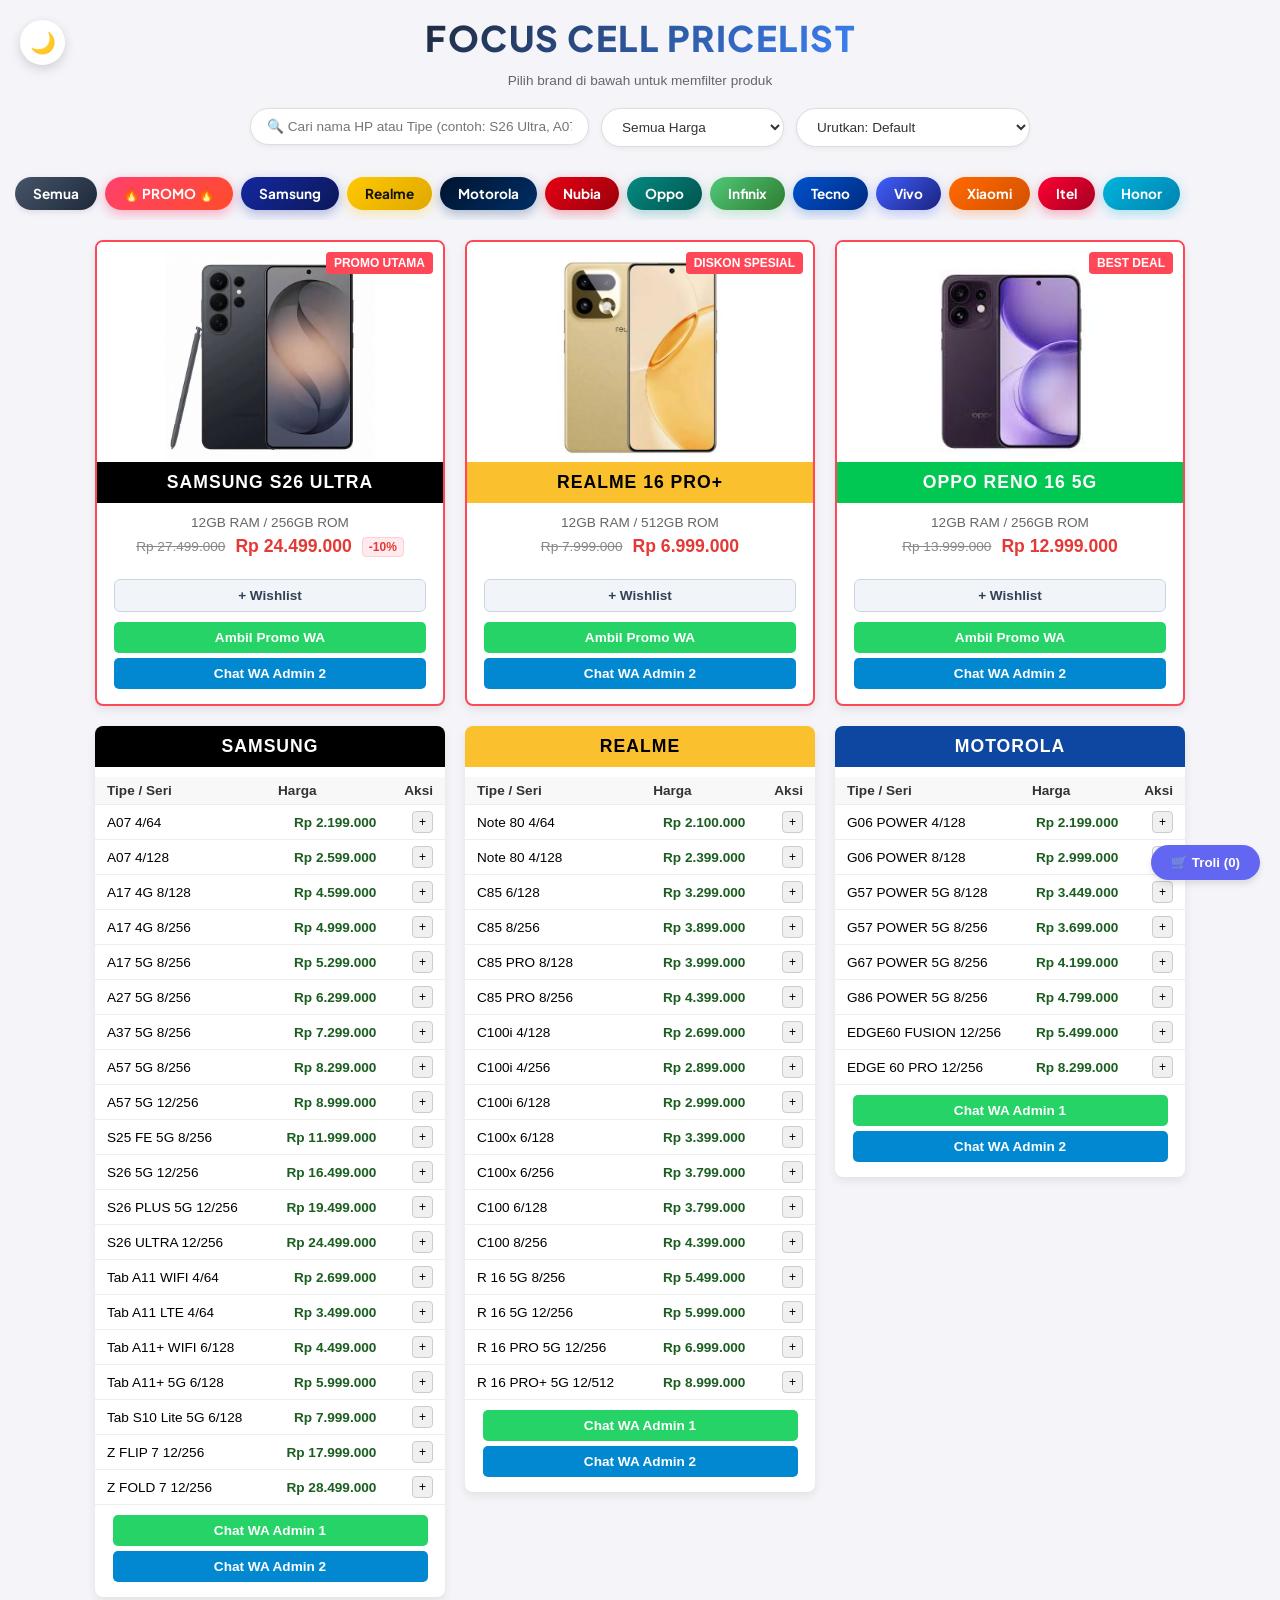
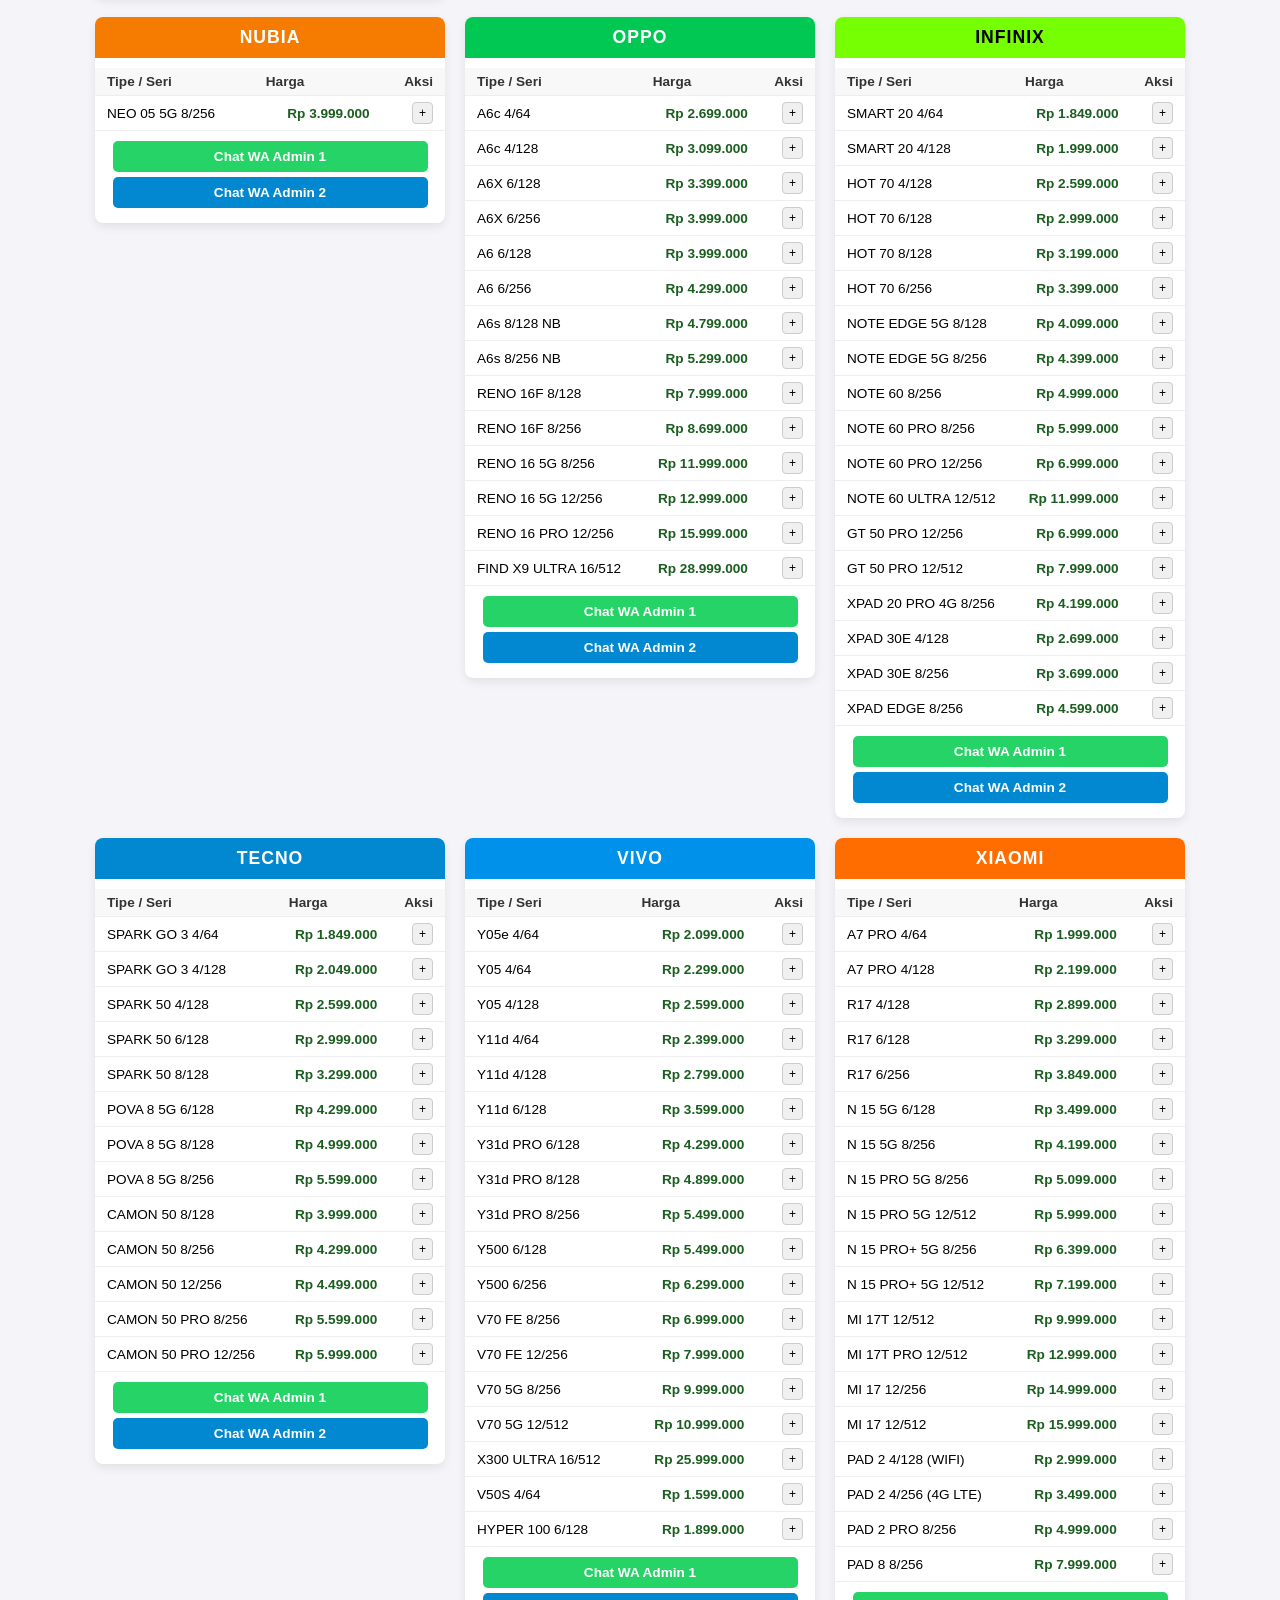
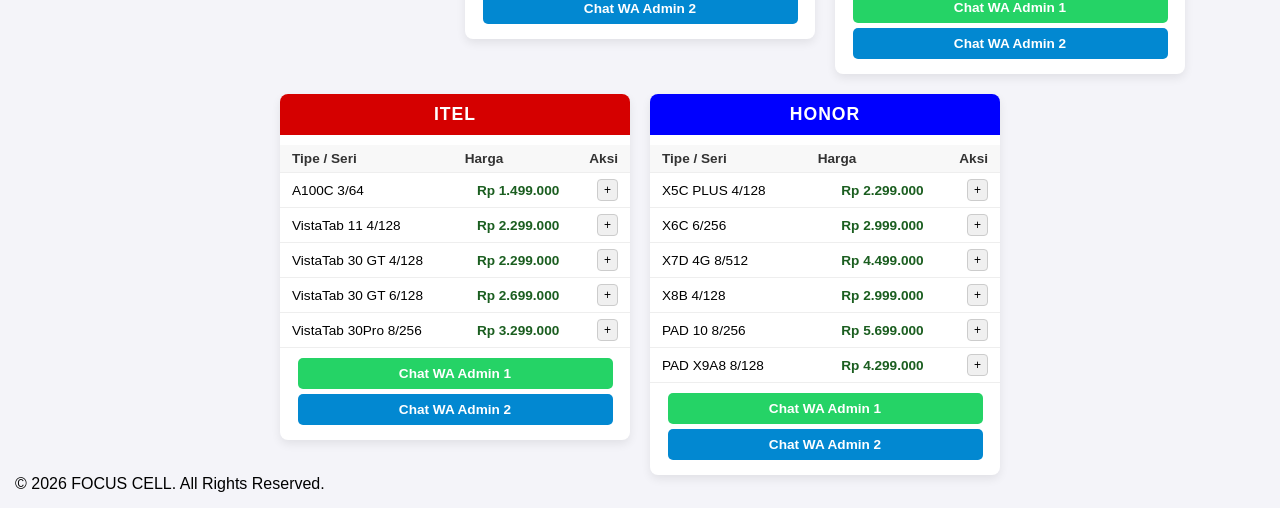
==== commit 07a52b09: "Add files via upload" ====
--- a/index.html
+++ b/index.html
@@ -167,7 +167,7 @@
       <div class="brand-header realme-bg"><h2>REALME</h2></div>
       <table class="price-table">
         <tr><th>Tipe / Seri</th><th>Harga</th><th>Aksi</th></tr>
-        <tr data-item-name="Note 80 4/64" data-item-price="1999000"><td>Note 80 4/64</td><td>Rp 1.999.000</td><td><button class="action-btn" onclick="addToWishlist('Note 80 4/64', '1.999.000')">+</button></td></tr>
+        <tr data-item-name="Note 80 4/64" data-item-price="2100000"><td>Note 80 4/64</td><td>Rp 2.100.000</td><td><button class="action-btn" onclick="addToWishlist('Note 80 4/64', '1.999.000')">+</button></td></tr>
         <tr data-item-name="Note 80 4/128" data-item-price="2399000"><td>Note 80 4/128</td><td>Rp 2.399.000</td><td><button class="action-btn" onclick="addToWishlist('Note 80 4/128', '2.399.000')">+</button></td></tr>
         <tr data-item-name="C85 6/128" data-item-price="3299000"><td>C85 6/128</td><td>Rp 3.299.000</td><td><button class="action-btn" onclick="addToWishlist('C85 6/128', '3.299.000')">+</button></td></tr>
         <tr data-item-name="C85 8/256" data-item-price="3899000"><td>C85 8/256</td><td>Rp 3.899.000</td><td><button class="action-btn" onclick="addToWishlist('C85 8/256', '3.899.000')">+</button></td></tr>
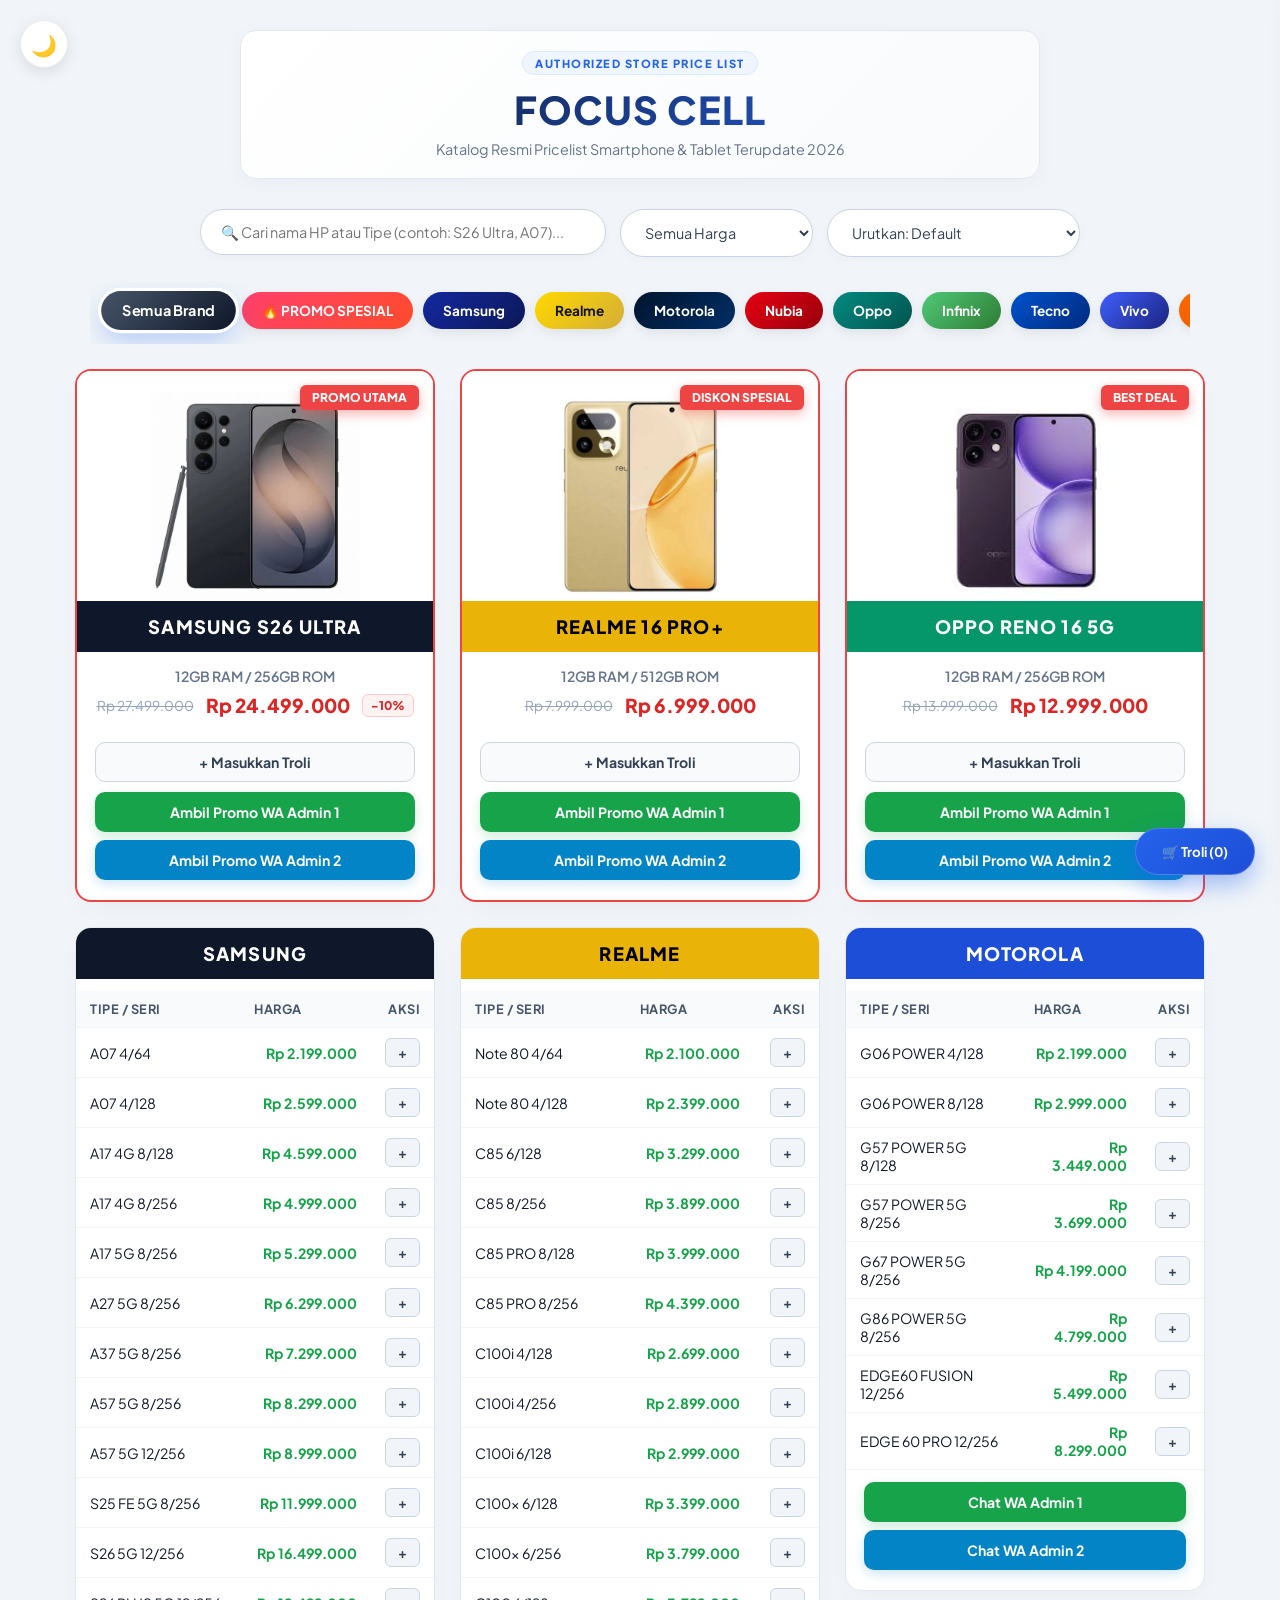
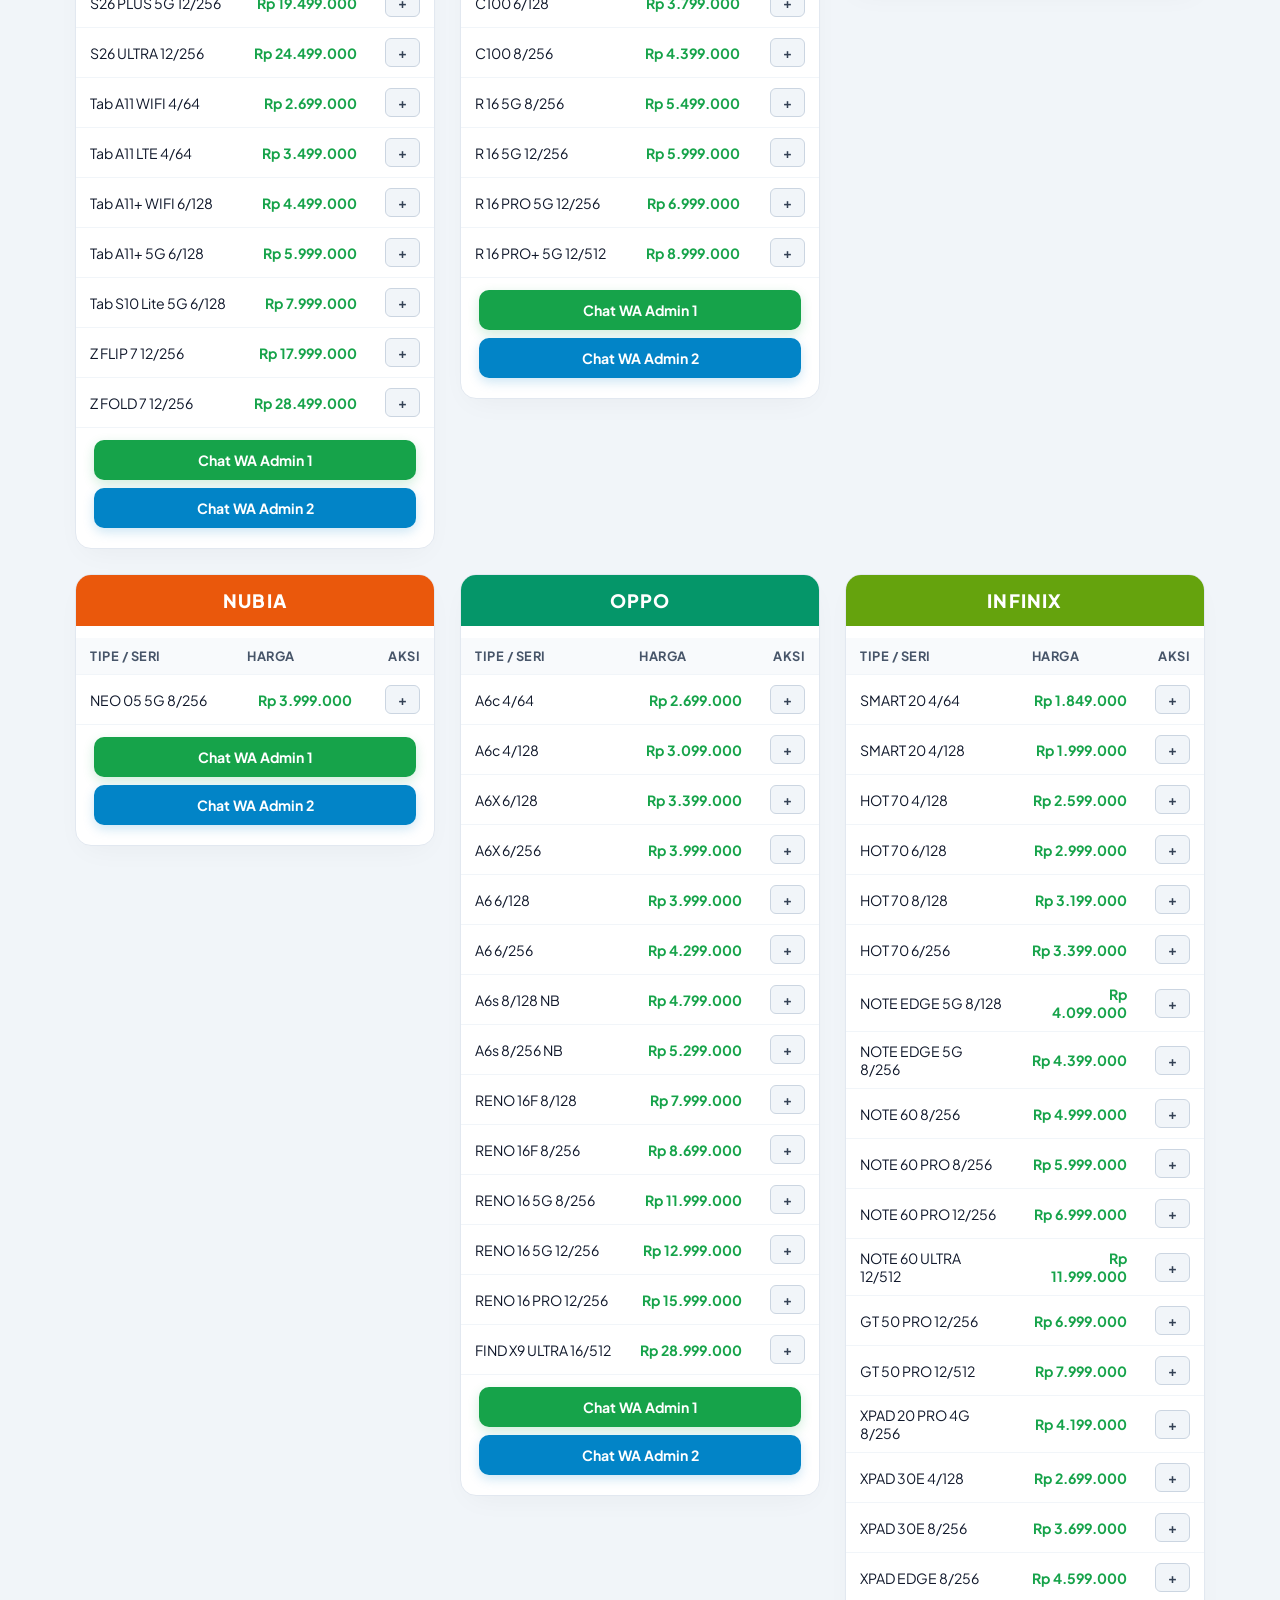
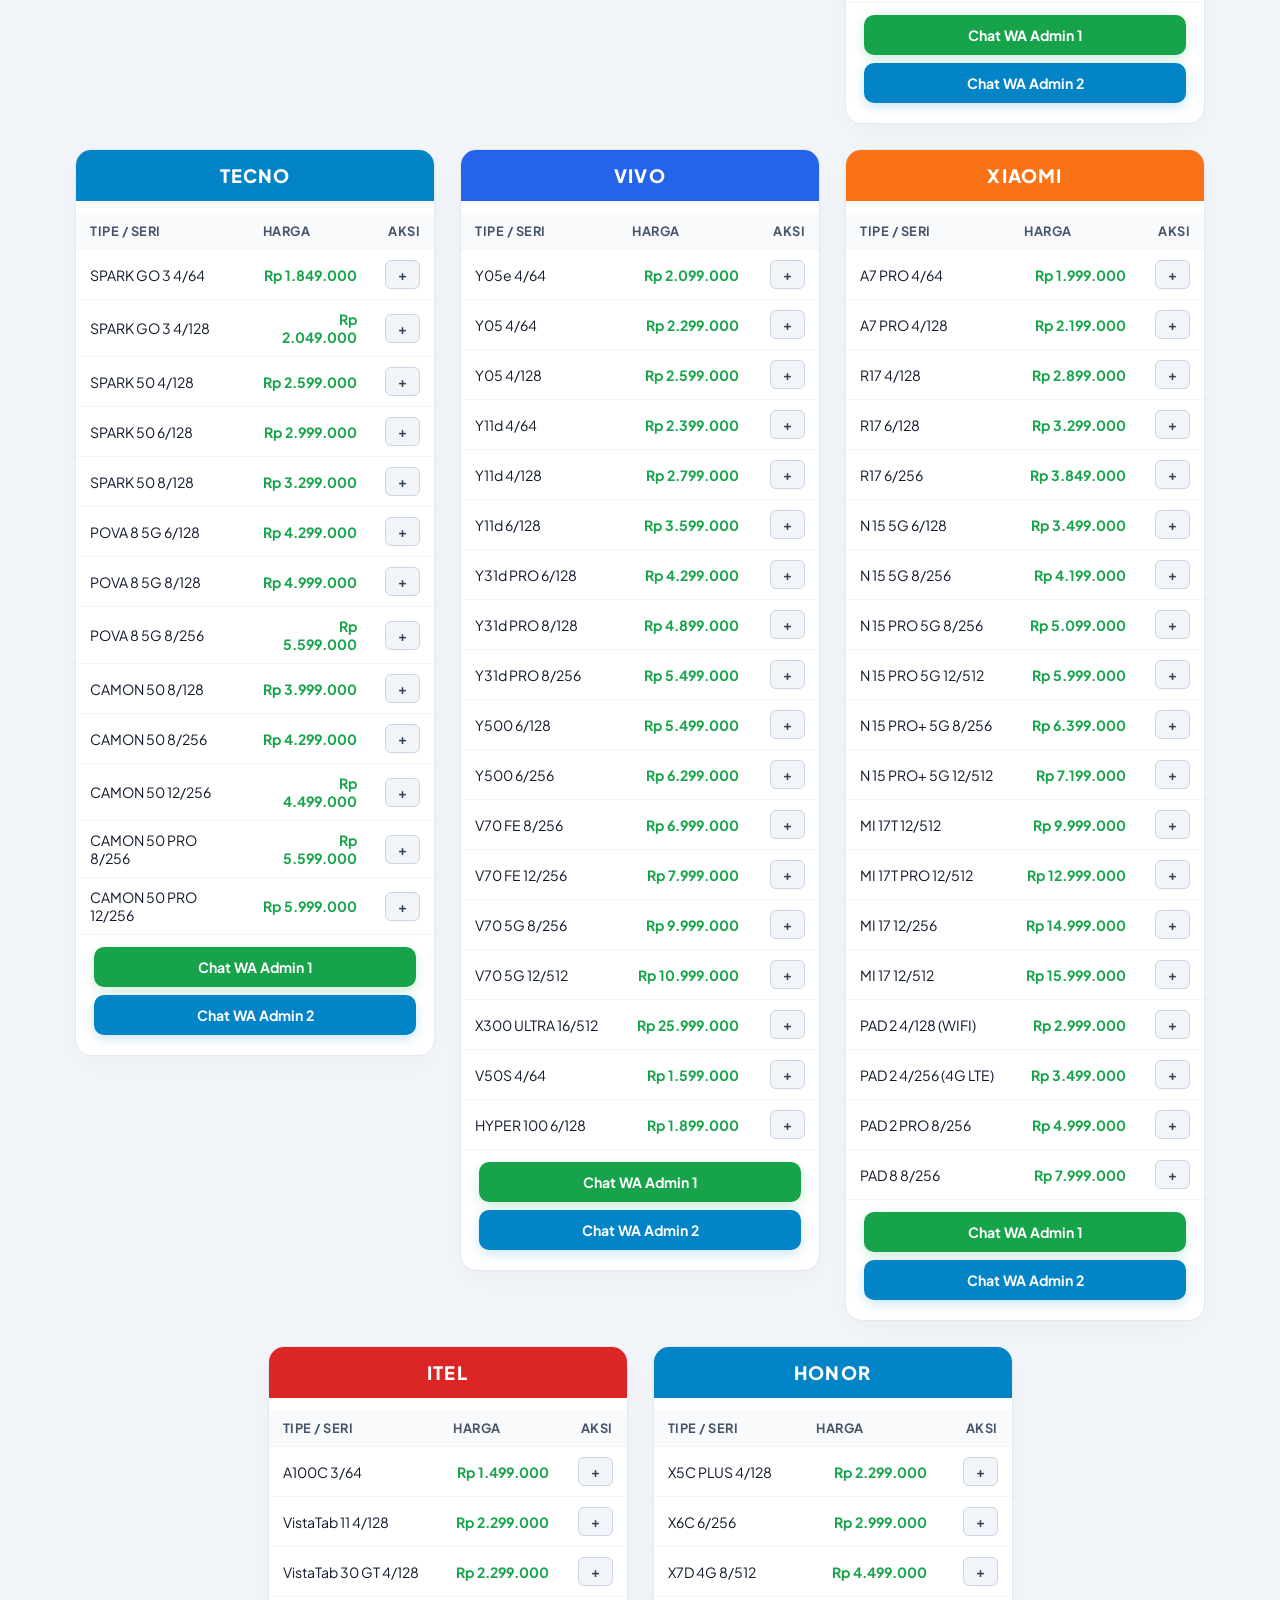
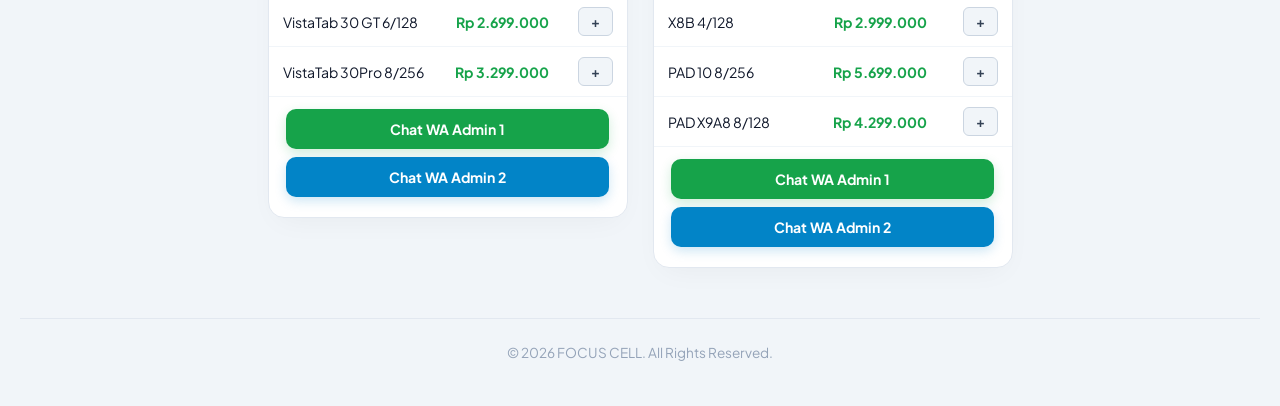
==== commit ab825122: "Add files via upload" ====
--- a/index.html
+++ b/index.html
@@ -8,27 +8,20 @@
 </head>
 <body>
 
-  <button id="theme-toggle" class="theme-toggle-btn" onclick="toggleTheme()">
+  <button id="theme-toggle" class="theme-toggle-btn" onclick="toggleTheme()" aria-label="Toggle Dark Mode">
     <span id="theme-icon">🌙</span>
   </button>
 
   <div class="floating-nav">
-    <button class="wishlist-trigger" onclick="toggleWishlist()" style="
-        background: #6366f1; 
-        color: white; 
-        border: none; 
-        padding: 10px 20px; 
-        border-radius: 20px; 
-        cursor: pointer; 
-        font-weight: bold;
-        box-shadow: 0 4px 6px rgba(0,0,0,0.1);">
+    <button class="wishlist-trigger" onclick="toggleWishlist()">
         🛒 Troli <span id="wishlist-count">(0)</span>
     </button>
   </div>
 
-  <header>
-    <h1 class="header-title">FOCUS CELL PRICELIST</h1>
-    <p>Pilih brand di bawah untuk memfilter produk</p>
+  <header class="main-header">
+    <div class="header-badge">AUTHORIZED STORE PRICE LIST</div>
+    <h1 class="header-title">FOCUS CELL</h1>
+    <p>Katalog Resmi Pricelist Smartphone & Tablet Terupdate 2026</p>
   </header>
 
   <div class="search-filter-container">
@@ -54,33 +47,33 @@
     </div>
   </div>
 
-  <div id="noProductMessage" style="display: none; text-align: center; padding: 20px; font-weight: bold;">
+  <div id="noProductMessage" style="display: none;">
     HP yang kamu cari nggak ketemu, coba kata kunci lain! 😢
   </div>
 
   <div class="filter-container">
-    <button class="filter-btn active" onclick="filterBrand('all')">Semua</button>
-    <button class="filter-btn promo-btn" onclick="filterBrand('promo')">🔥 PROMO 🔥</button>
-    <button class="filter-btn" onclick="filterBrand('samsung')">Samsung</button>
-    <button class="filter-btn" onclick="filterBrand('realme')">Realme</button>
-    <button class="filter-btn" onclick="filterBrand('motorola')">Motorola</button>
-    <button class="filter-btn" onclick="filterBrand('nubia')">Nubia</button>
-    <button class="filter-btn" onclick="filterBrand('oppo')">Oppo</button>
-    <button class="filter-btn" onclick="filterBrand('infinix')">Infinix</button>
-    <button class="filter-btn" onclick="filterBrand('tecno')">Tecno</button>
-    <button class="filter-btn" onclick="filterBrand('vivo')">Vivo</button>
-    <button class="filter-btn" onclick="filterBrand('xiaomi')">Xiaomi</button>
-    <button class="filter-btn" onclick="filterBrand('itel')">Itel</button>
-    <button class="filter-btn" onclick="filterBrand('honor')">Honor</button>
+    <button class="filter-btn active" onclick="filterBrand('all', event)">Semua Brand</button>
+    <button class="filter-btn promo-btn" onclick="filterBrand('promo', event)">🔥 PROMO SPESIAL</button>
+    <button class="filter-btn" onclick="filterBrand('samsung', event)">Samsung</button>
+    <button class="filter-btn" onclick="filterBrand('realme', event)">Realme</button>
+    <button class="filter-btn" onclick="filterBrand('motorola', event)">Motorola</button>
+    <button class="filter-btn" onclick="filterBrand('nubia', event)">Nubia</button>
+    <button class="filter-btn" onclick="filterBrand('oppo', event)">Oppo</button>
+    <button class="filter-btn" onclick="filterBrand('infinix', event)">Infinix</button>
+    <button class="filter-btn" onclick="filterBrand('tecno', event)">Tecno</button>
+    <button class="filter-btn" onclick="filterBrand('vivo', event)">Vivo</button>
+    <button class="filter-btn" onclick="filterBrand('xiaomi', event)">Xiaomi</button>
+    <button class="filter-btn" onclick="filterBrand('itel', event)">Itel</button>
+    <button class="filter-btn" onclick="filterBrand('honor', event)">Honor</button>
   </div>
 
   <div id="wishlist-sidebar" class="sidebar">
     <div class="sidebar-header">
-        <h3 style="display: flex; align-items: center; gap: 8px;">🛒 Troli <span id="wishlist-count-sidebar">(0)</span></h3>
-        <span class="close-btn" onclick="toggleWishlist()" style="cursor: pointer; font-size: 20px;">&times;</span>
+        <h3 style="display: flex; align-items: center; gap: 8px;">🛒 Troli Pilihan <span id="wishlist-count-sidebar">(0)</span></h3>
+        <span class="close-btn" onclick="toggleWishlist()">&times;</span>
     </div>
     <div id="wishlist-items"></div>
-    <button class="btn-wa" onclick="sendWishlistToWA()">Kirim List ke WA</button>
+    <button class="btn-wa" onclick="sendWishlistToWA()">Kirim List ke WhatsApp</button>
   </div>
 
   <main class="catalog">
@@ -97,9 +90,9 @@
           <span class="discount-tag">-10%</span>
         </div>
       </div>
-      <button class="btn-wishlist" onclick="addToWishlist('Samsung S26 Ultra', '24.499.000')">+ Wishlist</button>
-      <a href="https://wa.me/6283820415743?text=Halo%20min,%20saya%20mau%20ambil%20Promo%20Samsung%20S26%20Ultra" class="btn-wa" target="_blank">Ambil Promo WA</a>
-      <a href="https://wa.me/6285113641801?text=Halo%20min,%20saya%20mau%20ambil%20Promo%20Samsung%20S26%20Ultra" class="btn-wa btn-wa-secondary" target="_blank">Chat WA Admin 2</a>
+      <button class="btn-wishlist" onclick="addToWishlist('Samsung S26 Ultra', '24.499.000')">+ Masukkan Troli</button>
+      <a href="https://wa.me/6283820415743?text=Halo%20min,%20saya%20mau%20ambil%20Promo%20Samsung%20S26%20Ultra" class="btn-wa" target="_blank">Ambil Promo WA Admin 1</a>
+      <a href="https://wa.me/6285113641801?text=Halo%20min,%20saya%20mau%20ambil%20Promo%20Samsung%20S26%20Ultra" class="btn-wa btn-wa-secondary" target="_blank">Ambil Promo WA Admin 2</a>
     </div>
 
     <div class="brand-section promo-card" data-brand="promo" data-name="Realme 16 Pro+" data-price="6999000">
@@ -113,9 +106,9 @@
           <span class="new-price">Rp 6.999.000</span>
         </div>
       </div>
-      <button class="btn-wishlist" onclick="addToWishlist('Realme 16 Pro+', '6.999.000')">+ Wishlist</button>
-      <a href="https://wa.me/6283820415743?text=Halo%20min,%20saya%20mau%20ambil%20Promo%20Realme%2016%20PRO%2B" class="btn-wa" target="_blank">Ambil Promo WA</a>
-      <a href="https://wa.me/6285113641801?text=Halo%20min,%20saya%20mau%20ambil%20Promo%20Realme%2016%20PRO%2B" class="btn-wa btn-wa-secondary" target="_blank">Chat WA Admin 2</a>
+      <button class="btn-wishlist" onclick="addToWishlist('Realme 16 Pro+', '6.999.000')">+ Masukkan Troli</button>
+      <a href="https://wa.me/6283820415743?text=Halo%20min,%20saya%20mau%20ambil%20Promo%20Realme%2016%20PRO%2B" class="btn-wa" target="_blank">Ambil Promo WA Admin 1</a>
+      <a href="https://wa.me/6285113641801?text=Halo%20min,%20saya%20mau%20ambil%20Promo%20Realme%2016%20PRO%2B" class="btn-wa btn-wa-secondary" target="_blank">Ambil Promo WA Admin 2</a>
     </div>
 
     <div class="brand-section promo-card" data-brand="promo" data-name="Oppo Reno 16 5G" data-price="12999000">
@@ -129,11 +122,12 @@
           <span class="new-price">Rp 12.999.000</span>
         </div>
       </div>
-      <button class="btn-wishlist" onclick="addToWishlist('Oppo Reno 16 5G', '12.999.000')">+ Wishlist</button>
-      <a href="https://wa.me/6283820415743?text=Halo%20min,%20saya%20mau%20ambil%20Promo%20Oppo%20Reno%2016" class="btn-wa" target="_blank">Ambil Promo WA</a>
-      <a href="https://wa.me/6285113641801?text=Halo%20min,%20saya%20mau%20ambil%20Promo%20Oppo%20Reno%2016" class="btn-wa btn-wa-secondary" target="_blank">Chat WA Admin 2</a>
-    </div>
-
+      <button class="btn-wishlist" onclick="addToWishlist('Oppo Reno 16 5G', '12.999.000')">+ Masukkan Troli</button>
+      <a href="https://wa.me/6283820415743?text=Halo%20min,%20saya%20mau%20ambil%20Promo%20Oppo%20Reno%2016" class="btn-wa" target="_blank">Ambil Promo WA Admin 1</a>
+      <a href="https://wa.me/6285113641801?text=Halo%20min,%20saya%20mau%20ambil%20Promo%20Oppo%20Reno%2016" class="btn-wa btn-wa-secondary" target="_blank">Ambil Promo WA Admin 2</a>
+    </div>
+
+    <!-- DAFTAR BRAND LAINNYA -->
     <div class="brand-section" data-brand="samsung">
       <div class="brand-header samsung-bg"><h2>SAMSUNG</h2></div>
       <table class="price-table">
@@ -167,7 +161,7 @@
       <div class="brand-header realme-bg"><h2>REALME</h2></div>
       <table class="price-table">
         <tr><th>Tipe / Seri</th><th>Harga</th><th>Aksi</th></tr>
-        <tr data-item-name="Note 80 4/64" data-item-price="2100000"><td>Note 80 4/64</td><td>Rp 2.100.000</td><td><button class="action-btn" onclick="addToWishlist('Note 80 4/64', '1.999.000')">+</button></td></tr>
+        <tr data-item-name="Note 80 4/64" data-item-price="2100000"><td>Note 80 4/64</td><td>Rp 2.100.000</td><td><button class="action-btn" onclick="addToWishlist('Note 80 4/64', '2.100.000')">+</button></td></tr>
         <tr data-item-name="Note 80 4/128" data-item-price="2399000"><td>Note 80 4/128</td><td>Rp 2.399.000</td><td><button class="action-btn" onclick="addToWishlist('Note 80 4/128', '2.399.000')">+</button></td></tr>
         <tr data-item-name="C85 6/128" data-item-price="3299000"><td>C85 6/128</td><td>Rp 3.299.000</td><td><button class="action-btn" onclick="addToWishlist('C85 6/128', '3.299.000')">+</button></td></tr>
         <tr data-item-name="C85 8/256" data-item-price="3899000"><td>C85 8/256</td><td>Rp 3.899.000</td><td><button class="action-btn" onclick="addToWishlist('C85 8/256', '3.899.000')">+</button></td></tr>
--- a/style.css
+++ b/style.css
@@ -1,114 +1,202 @@
-@import url('https://fonts.googleapis.com/css2?family=Plus+Jakarta+Sans:wght@500;700;800&display=swap');
+@import url('https://fonts.googleapis.com/css2?family=Plus+Jakarta+Sans:wght@400;500;600;700;800&display=swap');
 
 * { 
   box-sizing: border-box; 
   margin: 0; 
   padding: 0; 
-  font-family: Arial, sans-serif; 
+  font-family: 'Plus Jakarta Sans', sans-serif; 
 }
 
 body { 
-  background-color: #f4f4f9; 
-  padding: 15px; 
+  background-color: #f1f5f9; 
+  color: #0f172a;
+  padding: 20px; 
   transition: background-color 0.3s ease, color 0.3s ease;
 }
 
-header { 
-  text-align: center; 
-  margin-bottom: 20px; 
-}
-
-header h1 { 
-  font-size: 1.5rem; 
-  color: #222; 
-}
-
-header p { 
-  font-size: 0.85rem; 
-  color: #666; 
-  margin-top: 5px; 
-}
-
-/* Filter Container Scrollable */
+/* Header Profesional */
+.main-header {
+  text-align: center;
+  margin: 10px auto 30px auto;
+  padding: 20px;
+  background: linear-gradient(135deg, #ffffff 0%, #f8fafc 100%);
+  border-radius: 16px;
+  max-width: 800px;
+  box-shadow: 0 4px 20px rgba(0, 0, 0, 0.03);
+  border: 1px solid #e2e8f0;
+}
+
+.header-badge {
+  display: inline-block;
+  background: #eff6ff;
+  color: #2563eb;
+  font-size: 0.7rem;
+  font-weight: 800;
+  letter-spacing: 1.5px;
+  padding: 4px 12px;
+  border-radius: 20px;
+  margin-bottom: 10px;
+  border: 1px solid #dbeafe;
+}
+
+.header-title {
+  font-weight: 800;
+  font-size: 2.4rem;
+  letter-spacing: 1px;
+  text-transform: uppercase;
+  margin-bottom: 6px;
+  background: linear-gradient(135deg, #0f172a 0%, #2563eb 100%);
+  background-clip: text;
+  -webkit-background-clip: text;
+  -webkit-text-fill-color: transparent;
+}
+
+.main-header p {
+  font-size: 0.9rem;
+  color: #64748b;
+}
+
+/* Filter Container Scrollable (Sudah Diperbaiki) */
 .filter-container {
   display: flex;
-  gap: 8px;
+  gap: 10px;
   overflow-x: auto;
-  padding-bottom: 10px;
-  margin-bottom: 20px;
-  padding-top: 10px;
+  padding: 10px 15px 15px 15px;
+  margin-bottom: 25px;
   scrollbar-width: thin;
-}
-
-/* Layout Grid */
+  justify-content: flex-start; 
+  max-width: 1100px;
+  margin-left: auto;
+  margin-right: auto;
+}
+
+/* Style Filter Brand Modern */
+.filter-btn {
+  font-weight: 700;
+  font-size: 0.85rem;
+  padding: 10px 20px;
+  border-radius: 30px;
+  border: none;
+  cursor: pointer;
+  color: #ffffff !important;
+  transition: all 0.25s ease;
+  box-shadow: 0 4px 12px rgba(0, 0, 0, 0.08);
+  outline: none;
+  white-space: nowrap;
+}
+
+.filter-btn:hover {
+  transform: translateY(-3px);
+  box-shadow: 0 8px 20px rgba(0, 0, 0, 0.15);
+}
+
+.filter-btn.active {
+  transform: scale(1.06);
+  box-shadow: 0 0 0 3px #ffffff, 0 10px 25px rgba(37, 99, 235, 0.3) !important;
+}
+
+/* Warna Gradien Tombol Brand */
+.filter-btn[onclick*="'all'"] { background: linear-gradient(135deg, #475569, #0f172a) !important; }
+.filter-btn[onclick*="'promo'"] { background: linear-gradient(135deg, #ff416c, #ff4b2b) !important; }
+.filter-btn[onclick*="'samsung'"] { background: linear-gradient(135deg, #1428a0, #0c1859) !important; }
+.filter-btn[onclick*="'realme'"] { background: linear-gradient(135deg, #ffd700, #d4af37) !important; color: #111111 !important; }
+.filter-btn[onclick*="'motorola'"] { background: linear-gradient(135deg, #00142e, #002e66) !important; }
+.filter-btn[onclick*="'nubia'"] { background: linear-gradient(135deg, #e60012, #99000c) !important; }
+.filter-btn[onclick*="'oppo'"] { background: linear-gradient(135deg, #048a81, #01544e) !important; }
+.filter-btn[onclick*="'infinix'"] { background: linear-gradient(135deg, #50c878, #2e7d32) !important; }
+.filter-btn[onclick*="'tecno'"] { background: linear-gradient(135deg, #0052cc, #002b80) !important; }
+.filter-btn[onclick*="'vivo'"] { background: linear-gradient(135deg, #415fff, #1a237e) !important; }
+.filter-btn[onclick*="'xiaomi'"] { background: linear-gradient(135deg, #ff6900, #d45100) !important; }
+.filter-btn[onclick*="'itel'"] { background: linear-gradient(135deg, #ff0033, #a30021) !important; }
+.filter-btn[onclick*="'honor'"] { background: linear-gradient(135deg, #00b4db, #0083b0) !important; }
+
+/* Layout Grid Katalog */
 .catalog {
   display: flex;
   flex-wrap: wrap;
-  gap: 20px;
+  gap: 25px;
   justify-content: center;
   align-items: flex-start;
+  max-width: 1200px;
+  margin: 0 auto;
 }
 
 .brand-section {
-  background: #fff;
-  border-radius: 8px;
+  background: #ffffff;
+  border-radius: 16px;
   width: 100%;
-  max-width: 350px;
-  box-shadow: 0 4px 10px rgba(0,0,0,0.08);
+  max-width: 360px;
+  border: 1px solid #e2e8f0;
+  box-shadow: 0 10px 30px -10px rgba(0, 0, 0, 0.05);
   overflow: hidden;
-  padding-bottom: 15px;
+  padding-bottom: 20px;
   height: fit-content;
-  transition: background-color 0.3s ease, border-color 0.3s ease;
+  transition: transform 0.3s cubic-bezier(0.4, 0, 0.2, 1), box-shadow 0.3s ease;
+  animation: fadeIn 0.4s ease-out forwards;
+}
+
+.brand-section:hover {
+  transform: translateY(-6px);
+  box-shadow: 0 20px 40px -15px rgba(0, 0, 0, 0.12);
+}
+
+@keyframes fadeIn {
+  from { opacity: 0; transform: translateY(12px); }
+  to { opacity: 1; transform: translateY(0); }
 }
 
 .brand-header { 
-  padding: 10px; 
+  padding: 14px; 
   text-align: center; 
   color: white; 
 }
 
 .brand-header h2 { 
-  font-size: 1.1rem; 
-  letter-spacing: 1px; 
-}
-
-/* Warna Sesuai Brosur Gambar */
-.samsung-bg  { background-color: #000000; }
-.realme-bg   { background-color: #fbc02d; color: #000; }
-.motorola-bg { background-color: #0d47a1; }
-.nubia-bg    { background-color: #f57c00; }
-.oppo-bg     { background-color: #00c853; }
-.infinix-bg  { background-color: #76ff03; color: #000; }
-.tecno-bg    { background-color: #0288d1; }
-.vivo-bg     { background-color: #0091ea; }
-.xiaomi-bg   { background-color: #ff6d00; }
-.itel-bg     { background-color: #d50000; }
-.honor-bg    { background-color: #0000ff; }
-
-/* Tabel */
+  font-size: 1.15rem; 
+  letter-spacing: 1.2px; 
+  font-weight: 800;
+}
+
+/* Warna Header Brand */
+.samsung-bg  { background-color: #0f172a; }
+.realme-bg   { background-color: #eab308; color: #000; }
+.motorola-bg { background-color: #1d4ed8; }
+.nubia-bg    { background-color: #ea580c; }
+.oppo-bg     { background-color: #059669; }
+.infinix-bg  { background-color: #65a30d; color: #fff; }
+.tecno-bg    { background-color: #0284c7; }
+.vivo-bg     { background-color: #2563eb; }
+.xiaomi-bg   { background-color: #f97316; }
+.itel-bg     { background-color: #dc2626; }
+.honor-bg    { background-color: #0284c7; }
+
+/* Tabel Harga */
 .price-table { 
   width: 100%; 
   border-collapse: collapse; 
-  margin: 10px 0; 
-  font-size: 0.85rem; 
+  margin: 12px 0; 
+  font-size: 0.88rem; 
 }
 
 .price-table th, .price-table td { 
-  padding: 6px 12px; 
+  padding: 10px 14px; 
   text-align: left; 
-  border-bottom: 1px solid #eee; 
+  border-bottom: 1px solid #f1f5f9; 
 }
 
 .price-table th { 
-  background: #f8f8f8; 
-  font-weight: bold; 
-  color: #333; 
+  background: #f8fafc; 
+  font-weight: 700; 
+  color: #475569; 
+  font-size: 0.8rem;
+  text-transform: uppercase;
+  letter-spacing: 0.5px;
 }
 
 .price-table td:nth-child(2) { 
-  font-weight: bold; 
+  font-weight: 700; 
   text-align: right; 
-  color: #1b5e20; 
+  color: #16a34a; 
 }
 
 .price-table th:last-child,
@@ -118,17 +206,21 @@
 
 /* Tombol Aksi di Tabel */
 .action-btn {
-  background: #f0f0f0;
-  border: 1px solid #ccc;
-  border-radius: 4px;
-  padding: 3px 6px;
+  background: #f1f5f9;
+  color: #334155;
+  border: 1px solid #cbd5e1;
+  border-radius: 6px;
+  padding: 5px 12px;
   cursor: pointer;
-  font-size: 0.75rem;
-  transition: background 0.2s;
+  font-size: 0.85rem;
+  font-weight: 700;
+  transition: all 0.2s ease;
 }
 
 .action-btn:hover {
-  background: #e2e8f0;
+  background: #2563eb;
+  color: white;
+  border-color: #2563eb;
 }
 
 /* Button WA */
@@ -136,26 +228,44 @@
   display: block;
   width: 90%;
   margin: 10px auto 0;
-  background-color: #25d366;
+  background-color: #16a34a;
   color: white;
   text-align: center;
-  padding: 8px;
+  padding: 11px;
   text-decoration: none;
-  border-radius: 5px;
-  font-weight: bold;
-  font-size: 0.85rem;
-  transition: background 0.2s;
+  border-radius: 10px;
+  font-weight: 700;
+  font-size: 0.88rem;
+  box-shadow: 0 4px 12px rgba(22, 163, 74, 0.2);
+  transition: all 0.2s ease;
 }
 
 .btn-wa:hover {
-  background-color: #20ba5a;
-}
-
-/* Efek Tombol Promo Berkedip/Berdenyut */
+  background-color: #15803d;
+  transform: translateY(-2px);
+  box-shadow: 0 6px 16px rgba(22, 163, 74, 0.3);
+}
+
+.btn-wa-secondary {
+  background-color: #0284c7;
+  box-shadow: 0 4px 12px rgba(2, 132, 199, 0.2);
+  margin-top: 8px;
+}
+
+.btn-wa-secondary:hover {
+  background-color: #0369a1;
+  box-shadow: 0 6px 16px rgba(2, 132, 199, 0.3);
+}
+
+/* Card Promo Bergambar */
+.promo-card {
+  position: relative;
+  border: 2px solid #ef4444;
+}
+
 .filter-btn.promo-btn {
-  background: #ff4757;
-  color: white;
-  animation: pulse 1.5s infinite;
+  background: linear-gradient(135deg, #ff416c, #ff4b2b) !important;
+  animation: pulse 1.8s infinite;
 }
 
 @keyframes pulse {
@@ -164,167 +274,104 @@
   100% { transform: scale(1); }
 }
 
-/* Card Promo Bergambar */
-.promo-card {
-  position: relative;
-  border: 2px solid #ff4757;
-}
-
 .promo-badge {
   position: absolute;
-  top: 10px;
-  right: 10px;
-  background-color: #ff4757;
+  top: 14px;
+  right: 14px;
+  background-color: #ef4444;
   color: white;
   font-size: 0.75rem;
-  font-weight: bold;
-  padding: 4px 8px;
-  border-radius: 4px;
+  font-weight: 800;
+  padding: 5px 12px;
+  border-radius: 6px;
   z-index: 2;
+  box-shadow: 0 4px 12px rgba(239, 68, 68, 0.4);
 }
 
 .promo-img {
   width: 100%;
-  height: 220px;
+  height: 230px;
   object-fit: contain !important;
   object-position: center top !important;
   background-color: #ffffff !important; 
-  padding: 10px 5px 0 5px;    
+  padding: 20px 10px 0 10px;    
   display: block;
 }
 
 .promo-body {
-  padding: 12px;
+  padding: 15px;
   text-align: center;
 }
 
 .promo-body .specs {
-  font-size: 0.85rem;
-  color: #666;
-  margin-bottom: 6px;
+  font-size: 0.88rem;
+  color: #64748b;
+  margin-bottom: 8px;
+  font-weight: 600;
 }
 
 .price-box {
   display: flex;
   justify-content: center;
   align-items: center;
-  gap: 10px;
+  gap: 12px;
 }
 
 .old-price {
   text-decoration: line-through;
-  color: #888;
+  color: #94a3b8;
   font-size: 0.85rem;
 }
 
 .new-price {
-  color: #e53935;
-  font-weight: bold;
-  font-size: 1.1rem;
+  color: #dc2626;
+  font-weight: 800;
+  font-size: 1.2rem;
 }
 
 .discount-tag {
-  background-color: #ffebee;
-  color: #e53935;
+  background-color: #fef2f2;
+  color: #dc2626;
   font-size: 0.75rem;
-  font-weight: bold;
-  padding: 2px 6px;
-  border-radius: 4px;
-  border: 1px solid #ffcdd2;
-}
-
-.btn-wa-secondary {
-  background-color: #0288d1;
-  margin-top: 5px;
-}
-
-.btn-wa-secondary:hover {
-  background-color: #01579b;
-}
-
-.header-title {
-  font-family: 'Plus Jakarta Sans', sans-serif !important;
-  font-weight: 800 !important;
-  font-size: 2.2rem;
-  letter-spacing: 1.5px;
-  text-transform: uppercase;
-  margin-bottom: 8px;
-  display: inline-block;
-  background: linear-gradient(135deg, #1e293b 0%, #3b82f6 100%);
-  background-clip: text;
-  -webkit-background-clip: text;
-  -webkit-text-fill-color: transparent;
-}
-
-/* Style Filter Brand */
-.filter-btn {
-  font-family: 'Plus Jakarta Sans', sans-serif;
-  font-weight: 700;
-  font-size: 0.85rem;
-  padding: 8px 18px;
-  border-radius: 20px;
-  border: none;
-  cursor: pointer;
-  color: #ffffff !important;
-  transition: all 0.3s cubic-bezier(0.4, 0, 0.2, 1);
-  box-shadow: 0 2px 6px rgba(0, 0, 0, 0.1);
-  outline: none;
-  white-space: nowrap;
-}
-
-.filter-btn:hover {
-  transform: translateY(-3px) scale(1.05);
-}
-
-.filter-btn[onclick*="'all'"] { background: linear-gradient(135deg, #475569, #1e293b) !important; }
-.filter-btn[onclick*="'promo'"] { background: linear-gradient(135deg, #ff416c, #ff4b2b) !important; box-shadow: 0 4px 12px rgba(255, 65, 108, 0.4); }
-.filter-btn[onclick*="'samsung'"] { background: linear-gradient(135deg, #1428a0, #0c1859) !important; box-shadow: 0 4px 12px rgba(20, 40, 160, 0.3); }
-.filter-btn[onclick*="'realme'"] { background: linear-gradient(135deg, #ffc800, #e0a800) !important; color: #111111 !important; box-shadow: 0 4px 12px rgba(255, 200, 0, 0.3); }
-.filter-btn[onclick*="'motorola'"] { background: linear-gradient(135deg, #00142e, #002e66) !important; box-shadow: 0 4px 12px rgba(0, 46, 102, 0.3); }
-.filter-btn[onclick*="'nubia'"] { background: linear-gradient(135deg, #e60012, #99000c) !important; box-shadow: 0 4px 12px rgba(230, 0, 18, 0.3); }
-.filter-btn[onclick*="'oppo'"] { background: linear-gradient(135deg, #048a81, #01544e) !important; box-shadow: 0 4px 12px rgba(4, 138, 129, 0.3); }
-.filter-btn[onclick*="'infinix'"] { background: linear-gradient(135deg, #50c878, #2e7d32) !important; box-shadow: 0 4px 12px rgba(80, 200, 120, 0.3); }
-.filter-btn[onclick*="'tecno'"] { background: linear-gradient(135deg, #0052cc, #002b80) !important; box-shadow: 0 4px 12px rgba(0, 82, 204, 0.3); }
-.filter-btn[onclick*="'vivo'"] { background: linear-gradient(135deg, #415fff, #1a237e) !important; box-shadow: 0 4px 12px rgba(65, 95, 255, 0.3); }
-.filter-btn[onclick*="'xiaomi'"] { background: linear-gradient(135deg, #ff6900, #d45100) !important; box-shadow: 0 4px 12px rgba(255, 105, 0, 0.3); }
-.filter-btn[onclick*="'itel'"] { background: linear-gradient(135deg, #ff0033, #a30021) !important; box-shadow: 0 4px 12px rgba(255, 0, 51, 0.3); }
-.filter-btn[onclick*="'honor'"] { background: linear-gradient(135deg, #00b4db, #0083b0) !important; box-shadow: 0 4px 12px rgba(0, 180, 219, 0.3); }
+  font-weight: 800;
+  padding: 3px 8px;
+  border-radius: 6px;
+  border: 1px solid #fecaca;
+}
 
 /* Tombol Wishlist di Card Promo */
 .btn-wishlist {
   display: block;
   width: 90%;
   margin: 10px auto;
-  padding: 8px 15px;
-  background-color: #f1f5f9;
+  padding: 10px;
+  background-color: #f8fafc;
   color: #334155;
   border: 1px solid #cbd5e1;
-  border-radius: 6px;
+  border-radius: 10px;
   cursor: pointer;
   font-weight: 700;
-  font-size: 0.85rem;
-  transition: all 0.3s ease;
+  font-size: 0.88rem;
+  transition: all 0.2s ease;
   text-align: center;
 }
 
 .btn-wishlist:hover {
   background-color: #e2e8f0;
   transform: translateY(-2px);
-  box-shadow: 0 4px 6px rgba(0,0,0,0.1);
-}
-
-/* Posisi Tombol Dark/Light Mode */
+}
+
+/* Tombol Dark Mode */
 .theme-toggle-btn {
   position: fixed;
   top: 20px;
   left: 20px;
-  right: auto;
-  width: 45px;
-  height: 45px;
+  width: 48px;
+  height: 48px;
   border-radius: 50%;
-  border: none;
+  border: 1px solid rgba(0, 0, 0, 0.08);
   background: #ffffff;
-  box-shadow: 0 4px 12px rgba(0, 0, 0, 0.15);
+  box-shadow: 0 4px 15px rgba(0, 0, 0, 0.1);
   cursor: pointer;
   font-size: 1.3rem;
   display: flex;
@@ -332,59 +379,67 @@
   justify-content: center;
   z-index: 9999;
   transition: all 0.3s ease;
+  backdrop-filter: blur(10px);
 }
 
 .theme-toggle-btn:hover {
   transform: scale(1.1) rotate(-15deg);
 }
 
-/* CSS UI Pencarian & Filter Harga */
+/* UI Pencarian & Filter Harga */
 .search-filter-container {
-  max-width: 800px;
-  margin: 0 auto 20px auto;
+  max-width: 900px;
+  margin: 0 auto 25px auto;
   display: flex;
   flex-wrap: wrap;
-  gap: 12px;
+  gap: 14px;
   justify-content: center;
   padding: 0 10px;
 }
 
 .search-box-wrapper {
   flex: 1;
-  min-width: 260px;
+  min-width: 280px;
 }
 
 .search-box-wrapper input, .select-wrapper select {
   width: 100%;
-  padding: 10px 16px;
-  border-radius: 25px;
-  border: 1px solid #ddd;
-  background: #fff;
-  color: #333;
-  font-size: 0.85rem;
+  padding: 13px 20px;
+  border-radius: 30px;
+  border: 1px solid #cbd5e1;
+  background: #ffffff;
+  color: #334155;
+  font-size: 0.9rem;
   outline: none;
-  box-shadow: 0 2px 5px rgba(0,0,0,0.05);
+  box-shadow: 0 2px 8px rgba(0,0,0,0.03);
+  transition: all 0.3s ease;
+}
+
+.search-box-wrapper input:focus, .select-wrapper select:focus {
+  border-color: #2563eb;
+  box-shadow: 0 0 0 4px rgba(37, 99, 235, 0.15);
 }
 
 #noProductMessage {
   text-align: center;
-  color: #666;
-  padding: 30px;
-  font-size: 0.95rem;
-}
-
-/* Style Troli Sidebar */
+  color: #64748b;
+  padding: 40px;
+  font-size: 1rem;
+  font-weight: 700;
+}
+
+/* Troli Sidebar */
 #wishlist-sidebar {
   position: fixed;
   top: 0;
-  right: -350px;
-  width: 320px;
+  right: -380px;
+  width: 350px;
   height: 100%;
-  background: #fff;
-  box-shadow: -2px 0 10px rgba(0,0,0,0.1);
-  transition: right 0.3s ease;
+  background: #ffffff;
+  box-shadow: -10px 0 30px rgba(0,0,0,0.15);
+  transition: right 0.35s cubic-bezier(0.4, 0, 0.2, 1);
   z-index: 1000;
-  padding: 20px;
+  padding: 30px 22px;
   overflow-y: auto;
 }
 
@@ -399,7 +454,8 @@
   left: -100vw;
   width: 100vw;
   height: 100vh;
-  background: rgba(0, 0, 0, 0.4);
+  background: rgba(15, 23, 42, 0.5);
+  backdrop-filter: blur(5px);
   z-index: -1;
 }
 
@@ -408,37 +464,87 @@
   justify-content: space-between;
   align-items: center;
   margin-bottom: 20px;
+  padding-bottom: 12px;
+  border-bottom: 1px solid #e2e8f0;
 }
 
 .close-btn {
   cursor: pointer;
-  font-size: 1.5rem;
+  font-size: 1.8rem;
   font-weight: bold;
+  color: #64748b;
+  transition: color 0.2s;
+}
+
+.close-btn:hover {
+  color: #ef4444;
 }
 
 /* Tombol Melayang Troli */
 .wishlist-trigger {
   position: fixed;
-  bottom: 20px;
-  right: 20px;
+  bottom: 25px;
+  right: 25px;
   z-index: 999;
-  box-shadow: 0 4px 10px rgba(0,0,0,0.3);
-  transition: transform 0.2s ease;
+  background: linear-gradient(135deg, #2563eb 0%, #1d4ed8 100%) !important;
+  color: white; 
+  border: 1px solid rgba(255, 255, 255, 0.2); 
+  padding: 14px 26px; 
+  border-radius: 35px; 
+  cursor: pointer; 
+  font-weight: 700;
+  box-shadow: 0 10px 25px rgba(37, 99, 235, 0.4);
+  transition: transform 0.25s ease, box-shadow 0.25s ease;
 }
 
 .wishlist-trigger:hover {
-  transform: scale(1.05);
+  transform: translateY(-4px) scale(1.04);
+  box-shadow: 0 15px 30px rgba(37, 99, 235, 0.5);
+}
+
+/* Footer */
+footer {
+  text-align: center;
+  margin-top: 50px;
+  padding: 25px;
+  color: #94a3b8;
+  font-size: 0.85rem;
+  border-top: 1px solid #e2e8f0;
 }
 
 /* Dark Mode States */
 body.dark-mode {
-  background-color: #0f172a !important;
+  background-color: #0b0f19 !important;
   color: #f8fafc !important;
+}
+
+body.dark-mode .main-header {
+  background: linear-gradient(135deg, #1e293b 0%, #0f172a 100%);
+  border-color: #334155;
+  box-shadow: 0 4px 20px rgba(0, 0, 0, 0.2);
+}
+
+body.dark-mode .header-badge {
+  background: #1e3a8a;
+  color: #93c5fd;
+  border-color: #1d4ed8;
+}
+
+body.dark-mode .header-title {
+  background: linear-gradient(135deg, #f8fafc 0%, #38bdf8 100%);
+  -webkit-background-clip: text;
+  -webkit-text-fill-color: transparent;
+}
+
+body.dark-mode footer {
+  border-color: #1e293b;
+  color: #64748b;
 }
 
 body.dark-mode .theme-toggle-btn {
   background: #1e293b;
-  box-shadow: 0 4px 12px rgba(255, 255, 255, 0.1);
+  border-color: rgba(255, 255, 255, 0.1);
+  box-shadow: 0 4px 15px rgba(0, 0, 0, 0.4);
 }
 
 body.dark-mode p, 
@@ -491,6 +597,10 @@
   color: #f8fafc;
 }
 
+body.dark-mode .sidebar-header {
+  border-color: #334155;
+}
+
 body.dark-mode .btn-wishlist {
   background-color: #334155 !important;
   color: #ffffff !important;
@@ -505,4 +615,9 @@
   background: #334155;
   color: #fff;
   border-color: #475569;
+}
+
+body.dark-mode .action-btn:hover {
+  background: #2563eb;
+  border-color: #2563eb;
 }
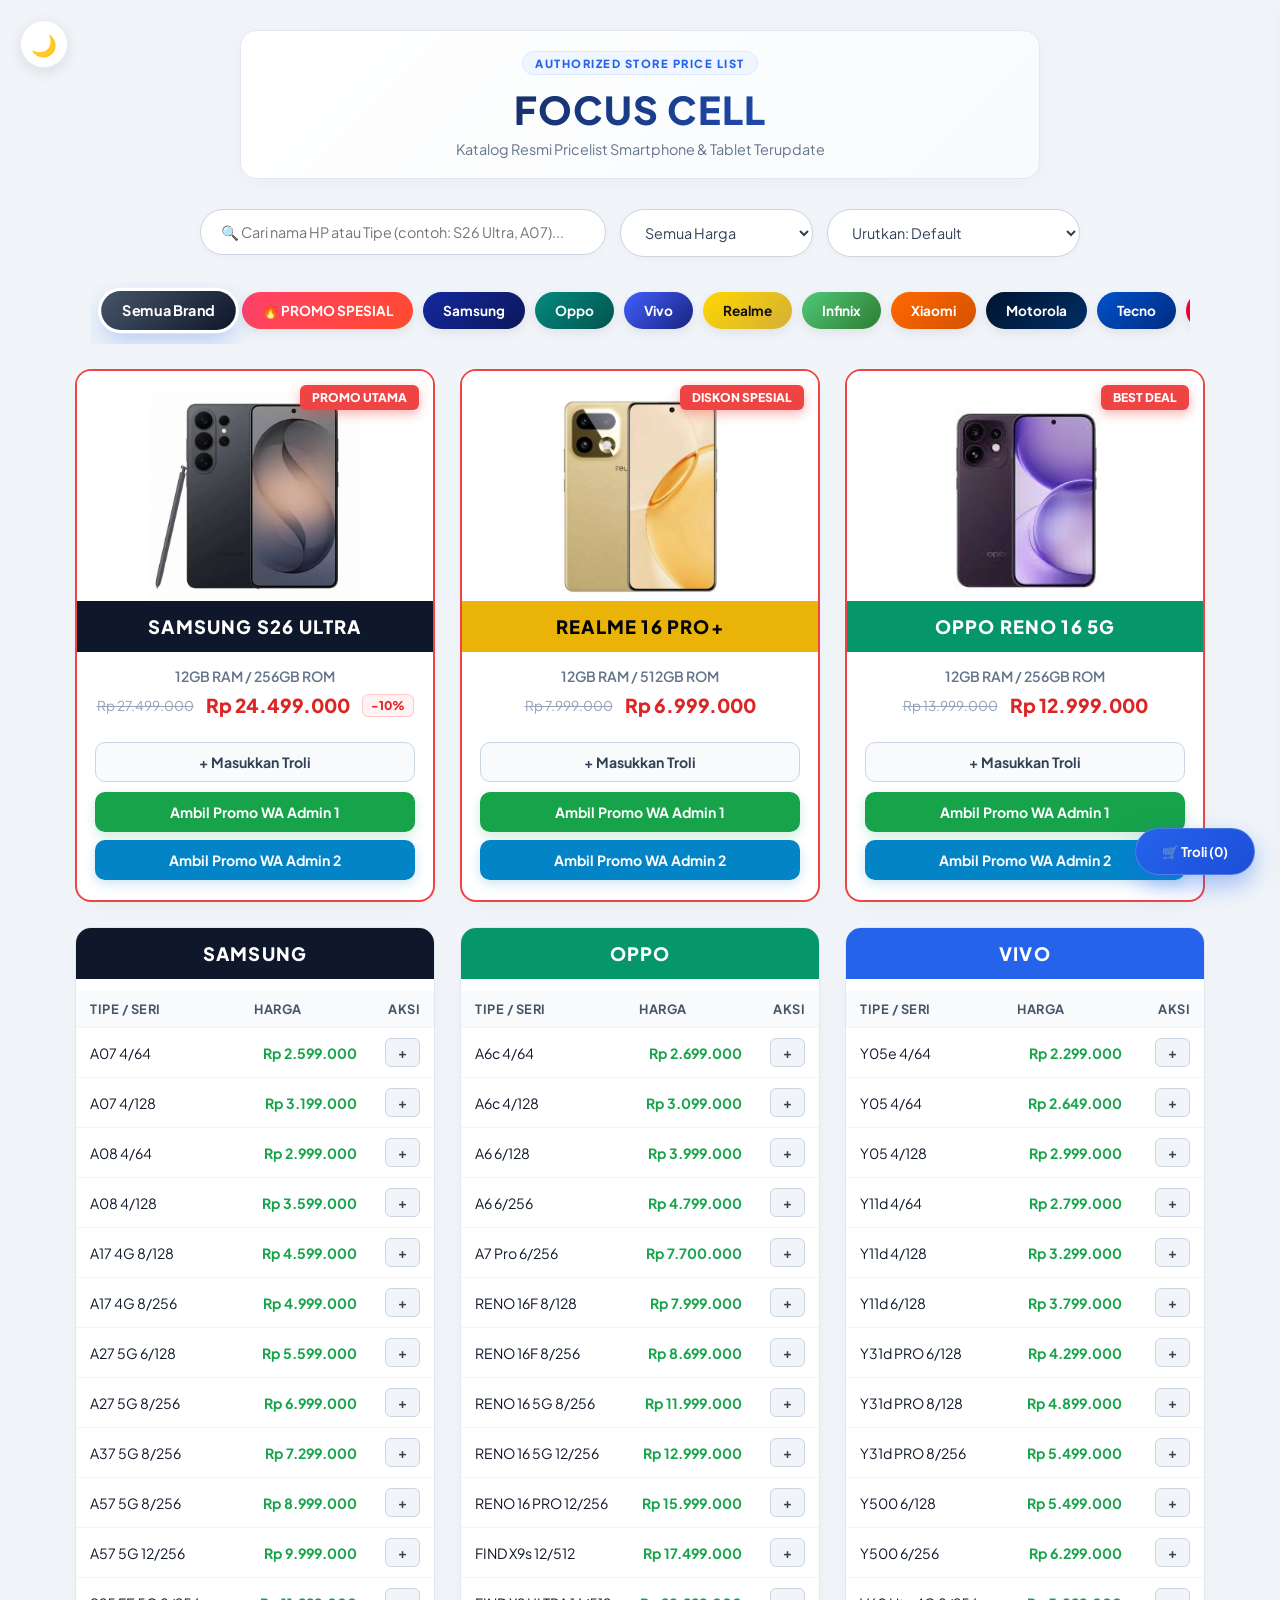
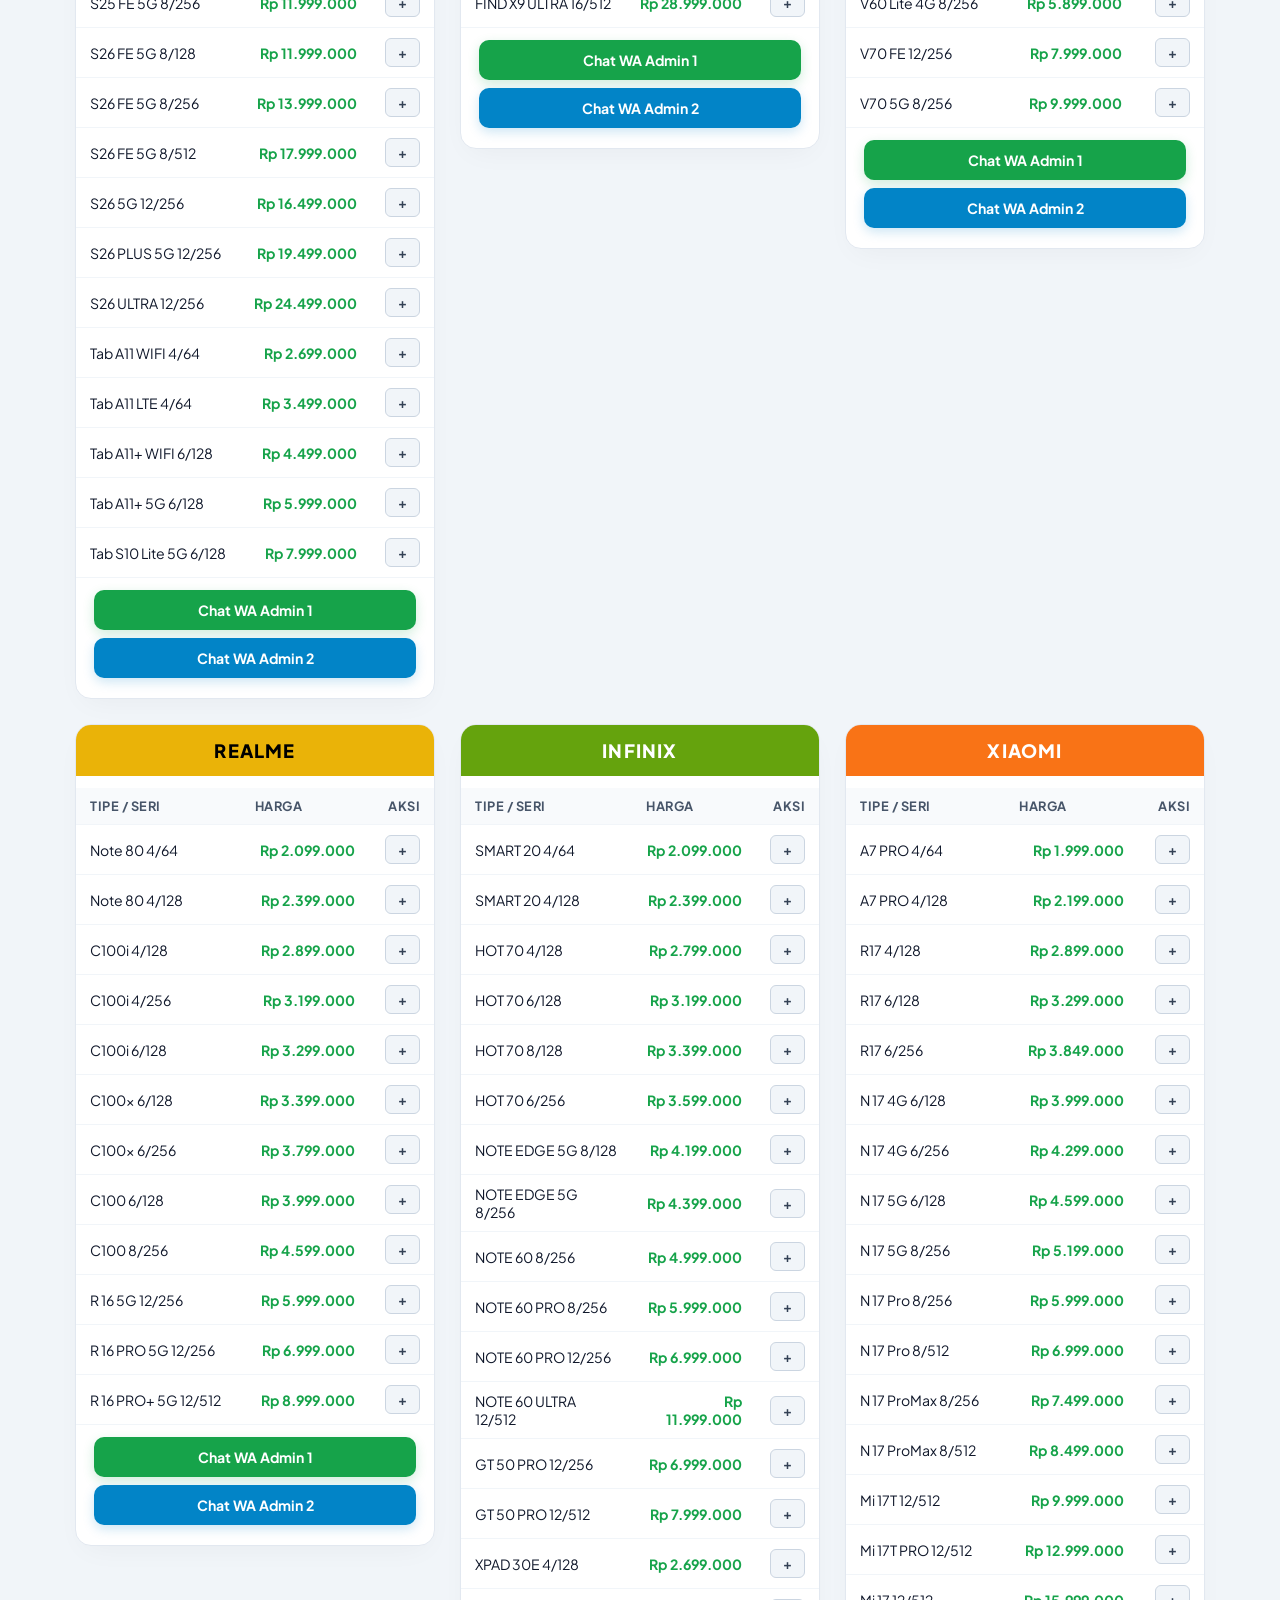
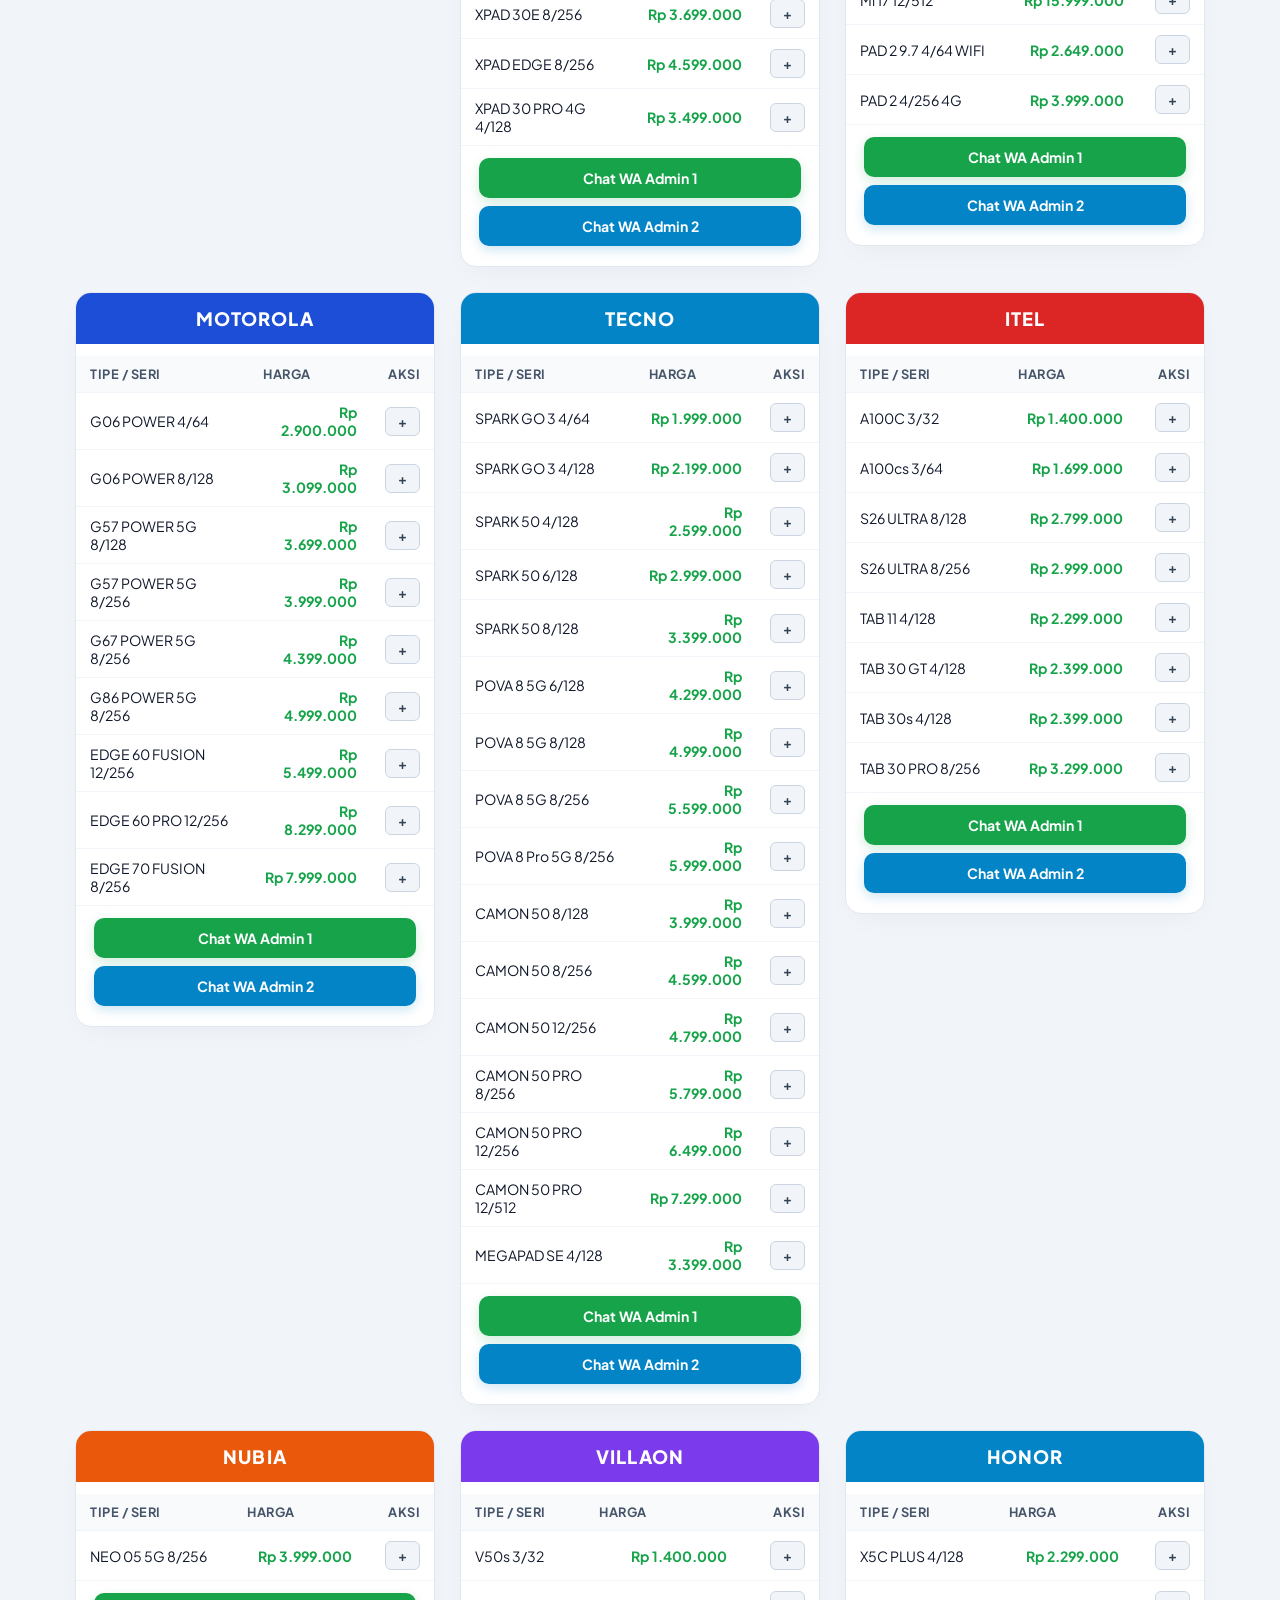
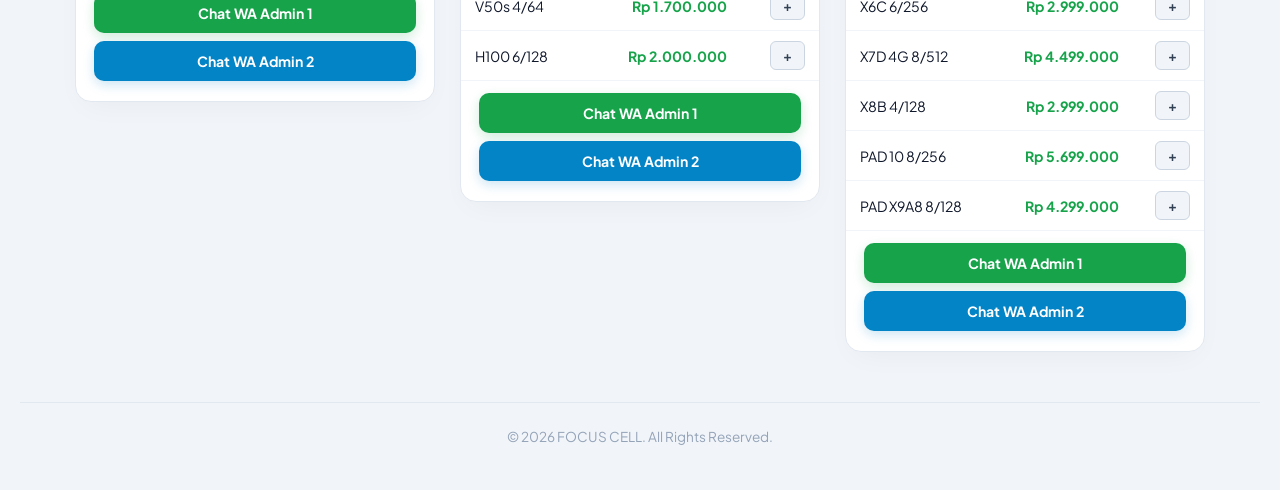
==== commit cd448001: "Add files via upload" ====
--- a/index.html
+++ b/index.html
@@ -21,7 +21,7 @@
   <header class="main-header">
     <div class="header-badge">AUTHORIZED STORE PRICE LIST</div>
     <h1 class="header-title">FOCUS CELL</h1>
-    <p>Katalog Resmi Pricelist Smartphone & Tablet Terupdate 2026</p>
+    <p>Katalog Resmi Pricelist Smartphone & Tablet Terupdate</p>
   </header>
 
   <div class="search-filter-container">
@@ -55,15 +55,16 @@
     <button class="filter-btn active" onclick="filterBrand('all', event)">Semua Brand</button>
     <button class="filter-btn promo-btn" onclick="filterBrand('promo', event)">🔥 PROMO SPESIAL</button>
     <button class="filter-btn" onclick="filterBrand('samsung', event)">Samsung</button>
+    <button class="filter-btn" onclick="filterBrand('oppo', event)">Oppo</button>
+    <button class="filter-btn" onclick="filterBrand('vivo', event)">Vivo</button>
     <button class="filter-btn" onclick="filterBrand('realme', event)">Realme</button>
+    <button class="filter-btn" onclick="filterBrand('infinix', event)">Infinix</button>
+    <button class="filter-btn" onclick="filterBrand('xiaomi', event)">Xiaomi</button>
     <button class="filter-btn" onclick="filterBrand('motorola', event)">Motorola</button>
+    <button class="filter-btn" onclick="filterBrand('tecno', event)">Tecno</button>
+    <button class="filter-btn" onclick="filterBrand('itel', event)">Itel</button>
     <button class="filter-btn" onclick="filterBrand('nubia', event)">Nubia</button>
-    <button class="filter-btn" onclick="filterBrand('oppo', event)">Oppo</button>
-    <button class="filter-btn" onclick="filterBrand('infinix', event)">Infinix</button>
-    <button class="filter-btn" onclick="filterBrand('tecno', event)">Tecno</button>
-    <button class="filter-btn" onclick="filterBrand('vivo', event)">Vivo</button>
-    <button class="filter-btn" onclick="filterBrand('xiaomi', event)">Xiaomi</button>
-    <button class="filter-btn" onclick="filterBrand('itel', event)">Itel</button>
+    <button class="filter-btn" onclick="filterBrand('villaon', event)">Villaon</button>
     <button class="filter-btn" onclick="filterBrand('honor', event)">Honor</button>
   </div>
 
@@ -78,6 +79,7 @@
 
   <main class="catalog">
 
+    <!-- PROMO CARDS -->
     <div class="brand-section promo-card" data-brand="promo" data-name="Samsung S26 Ultra" data-price="24499000">
       <div class="promo-badge">PROMO UTAMA</div>
       <img src="Image/Samsung-s26-ultra.jpg" alt="Samsung S26 Ultra" class="promo-img">
@@ -127,21 +129,26 @@
       <a href="https://wa.me/6285113641801?text=Halo%20min,%20saya%20mau%20ambil%20Promo%20Oppo%20Reno%2016" class="btn-wa btn-wa-secondary" target="_blank">Ambil Promo WA Admin 2</a>
     </div>
 
-    <!-- DAFTAR BRAND LAINNYA -->
+    <!-- SAMSUNG -->
     <div class="brand-section" data-brand="samsung">
       <div class="brand-header samsung-bg"><h2>SAMSUNG</h2></div>
       <table class="price-table">
         <tr><th>Tipe / Seri</th><th>Harga</th><th>Aksi</th></tr>
-        <tr data-item-name="A07 4/64" data-item-price="2199000"><td>A07 4/64</td><td>Rp 2.199.000</td><td><button class="action-btn" onclick="addToWishlist('A07 4/64', '2.199.000')">+</button></td></tr>
-        <tr data-item-name="A07 4/128" data-item-price="2599000"><td>A07 4/128</td><td>Rp 2.599.000</td><td><button class="action-btn" onclick="addToWishlist('A07 4/128', '2.599.000')">+</button></td></tr>
+        <tr data-item-name="A07 4/64" data-item-price="2599000"><td>A07 4/64</td><td>Rp 2.599.000</td><td><button class="action-btn" onclick="addToWishlist('A07 4/64', '2.599.000')">+</button></td></tr>
+        <tr data-item-name="A07 4/128" data-item-price="3199000"><td>A07 4/128</td><td>Rp 3.199.000</td><td><button class="action-btn" onclick="addToWishlist('A07 4/128', '3.199.000')">+</button></td></tr>
+        <tr data-item-name="A08 4/64" data-item-price="2999000"><td>A08 4/64</td><td>Rp 2.999.000</td><td><button class="action-btn" onclick="addToWishlist('A08 4/64', '2.999.000')">+</button></td></tr>
+        <tr data-item-name="A08 4/128" data-item-price="3599000"><td>A08 4/128</td><td>Rp 3.599.000</td><td><button class="action-btn" onclick="addToWishlist('A08 4/128', '3.599.000')">+</button></td></tr>
         <tr data-item-name="A17 4G 8/128" data-item-price="4599000"><td>A17 4G 8/128</td><td>Rp 4.599.000</td><td><button class="action-btn" onclick="addToWishlist('A17 4G 8/128', '4.599.000')">+</button></td></tr>
         <tr data-item-name="A17 4G 8/256" data-item-price="4999000"><td>A17 4G 8/256</td><td>Rp 4.999.000</td><td><button class="action-btn" onclick="addToWishlist('A17 4G 8/256', '4.999.000')">+</button></td></tr>
-        <tr data-item-name="A17 5G 8/256" data-item-price="5299000"><td>A17 5G 8/256</td><td>Rp 5.299.000</td><td><button class="action-btn" onclick="addToWishlist('A17 5G 8/256', '5.299.000')">+</button></td></tr>
-        <tr data-item-name="A27 5G 8/256" data-item-price="6299000"><td>A27 5G 8/256</td><td>Rp 6.299.000</td><td><button class="action-btn" onclick="addToWishlist('A27 5G 8/256', '6.299.000')">+</button></td></tr>
+        <tr data-item-name="A27 5G 6/128" data-item-price="5599000"><td>A27 5G 6/128</td><td>Rp 5.599.000</td><td><button class="action-btn" onclick="addToWishlist('A27 5G 6/128', '5.599.000')">+</button></td></tr>
+        <tr data-item-name="A27 5G 8/256" data-item-price="6999000"><td>A27 5G 8/256</td><td>Rp 6.999.000</td><td><button class="action-btn" onclick="addToWishlist('A27 5G 8/256', '6.999.000')">+</button></td></tr>
         <tr data-item-name="A37 5G 8/256" data-item-price="7299000"><td>A37 5G 8/256</td><td>Rp 7.299.000</td><td><button class="action-btn" onclick="addToWishlist('A37 5G 8/256', '7.299.000')">+</button></td></tr>
-        <tr data-item-name="A57 5G 8/256" data-item-price="8299000"><td>A57 5G 8/256</td><td>Rp 8.299.000</td><td><button class="action-btn" onclick="addToWishlist('A57 5G 8/256', '8.299.000')">+</button></td></tr>
-        <tr data-item-name="A57 5G 12/256" data-item-price="8999000"><td>A57 5G 12/256</td><td>Rp 8.999.000</td><td><button class="action-btn" onclick="addToWishlist('A57 5G 12/256', '8.999.000')">+</button></td></tr>
+        <tr data-item-name="A57 5G 8/256" data-item-price="8999000"><td>A57 5G 8/256</td><td>Rp 8.999.000</td><td><button class="action-btn" onclick="addToWishlist('A57 5G 8/256', '8.999.000')">+</button></td></tr>
+        <tr data-item-name="A57 5G 12/256" data-item-price="9999000"><td>A57 5G 12/256</td><td>Rp 9.999.000</td><td><button class="action-btn" onclick="addToWishlist('A57 5G 12/256', '9.999.000')">+</button></td></tr>
         <tr data-item-name="S25 FE 5G 8/256" data-item-price="11999000"><td>S25 FE 5G 8/256</td><td>Rp 11.999.000</td><td><button class="action-btn" onclick="addToWishlist('S25 FE 5G 8/256', '11.999.000')">+</button></td></tr>
+        <tr data-item-name="S26 FE 5G 8/128" data-item-price="11999000"><td>S26 FE 5G 8/128</td><td>Rp 11.999.000</td><td><button class="action-btn" onclick="addToWishlist('S26 FE 5G 8/128', '11.999.000')">+</button></td></tr>
+        <tr data-item-name="S26 FE 5G 8/256" data-item-price="13999000"><td>S26 FE 5G 8/256</td><td>Rp 13.999.000</td><td><button class="action-btn" onclick="addToWishlist('S26 FE 5G 8/256', '13.999.000')">+</button></td></tr>
+        <tr data-item-name="S26 FE 5G 8/512" data-item-price="11999000"><td>S26 FE 5G 8/512</td><td>Rp 17.999.000</td><td><button class="action-btn" onclick="addToWishlist('S26 FE 5G 8/512', '17.999.000')">+</button></td></tr>
         <tr data-item-name="S26 5G 12/256" data-item-price="16499000"><td>S26 5G 12/256</td><td>Rp 16.499.000</td><td><button class="action-btn" onclick="addToWishlist('S26 5G 12/256', '16.499.000')">+</button></td></tr>
         <tr data-item-name="S26 PLUS 5G 12/256" data-item-price="19499000"><td>S26 PLUS 5G 12/256</td><td>Rp 19.499.000</td><td><button class="action-btn" onclick="addToWishlist('S26 PLUS 5G 12/256', '19.499.000')">+</button></td></tr>
         <tr data-item-name="S26 ULTRA 12/256" data-item-price="24499000"><td>S26 ULTRA 12/256</td><td>Rp 24.499.000</td><td><button class="action-btn" onclick="addToWishlist('S26 ULTRA 12/256', '24.499.000')">+</button></td></tr>
@@ -150,100 +157,91 @@
         <tr data-item-name="Tab A11+ WIFI 6/128" data-item-price="4499000"><td>Tab A11+ WIFI 6/128</td><td>Rp 4.499.000</td><td><button class="action-btn" onclick="addToWishlist('Tab A11+ WIFI 6/128', '4.499.000')">+</button></td></tr>
         <tr data-item-name="Tab A11+ 5G 6/128" data-item-price="5999000"><td>Tab A11+ 5G 6/128</td><td>Rp 5.999.000</td><td><button class="action-btn" onclick="addToWishlist('Tab A11+ 5G 6/128', '5.999.000')">+</button></td></tr>
         <tr data-item-name="Tab S10 Lite 5G 6/128" data-item-price="7999000"><td>Tab S10 Lite 5G 6/128</td><td>Rp 7.999.000</td><td><button class="action-btn" onclick="addToWishlist('Tab S10 Lite 5G 6/128', '7.999.000')">+</button></td></tr>
-        <tr data-item-name="Z FLIP 7 12/256" data-item-price="17999000"><td>Z FLIP 7 12/256</td><td>Rp 17.999.000</td><td><button class="action-btn" onclick="addToWishlist('Z FLIP 7 12/256', '17.999.000')">+</button></td></tr>
-        <tr data-item-name="Z FOLD 7 12/256" data-item-price="28499000"><td>Z FOLD 7 12/256</td><td>Rp 28.499.000</td><td><button class="action-btn" onclick="addToWishlist('Z FOLD 7 12/256', '28.499.000')">+</button></td></tr>
       </table>
       <a href="https://wa.me/6283820415743?text=Halo%20min,%20mau%20tanya%20stok%20Samsung" class="btn-wa" target="_blank">Chat WA Admin 1</a>
       <a href="https://wa.me/6285113641801?text=Halo%20min,%20mau%20tanya%20stok%20Samsung" class="btn-wa btn-wa-secondary" target="_blank">Chat WA Admin 2</a>
     </div>
 
-    <div class="brand-section" data-brand="realme">
-      <div class="brand-header realme-bg"><h2>REALME</h2></div>
-      <table class="price-table">
-        <tr><th>Tipe / Seri</th><th>Harga</th><th>Aksi</th></tr>
-        <tr data-item-name="Note 80 4/64" data-item-price="2100000"><td>Note 80 4/64</td><td>Rp 2.100.000</td><td><button class="action-btn" onclick="addToWishlist('Note 80 4/64', '2.100.000')">+</button></td></tr>
-        <tr data-item-name="Note 80 4/128" data-item-price="2399000"><td>Note 80 4/128</td><td>Rp 2.399.000</td><td><button class="action-btn" onclick="addToWishlist('Note 80 4/128', '2.399.000')">+</button></td></tr>
-        <tr data-item-name="C85 6/128" data-item-price="3299000"><td>C85 6/128</td><td>Rp 3.299.000</td><td><button class="action-btn" onclick="addToWishlist('C85 6/128', '3.299.000')">+</button></td></tr>
-        <tr data-item-name="C85 8/256" data-item-price="3899000"><td>C85 8/256</td><td>Rp 3.899.000</td><td><button class="action-btn" onclick="addToWishlist('C85 8/256', '3.899.000')">+</button></td></tr>
-        <tr data-item-name="C85 PRO 8/128" data-item-price="3999000"><td>C85 PRO 8/128</td><td>Rp 3.999.000</td><td><button class="action-btn" onclick="addToWishlist('C85 PRO 8/128', '3.999.000')">+</button></td></tr>
-        <tr data-item-name="C85 PRO 8/256" data-item-price="4399000"><td>C85 PRO 8/256</td><td>Rp 4.399.000</td><td><button class="action-btn" onclick="addToWishlist('C85 PRO 8/256', '4.399.000')">+</button></td></tr>
-        <tr data-item-name="C100i 4/128" data-item-price="2699000"><td>C100i 4/128</td><td>Rp 2.699.000</td><td><button class="action-btn" onclick="addToWishlist('C100i 4/128', '2.699.000')">+</button></td></tr>
-        <tr data-item-name="C100i 4/256" data-item-price="2899000"><td>C100i 4/256</td><td>Rp 2.899.000</td><td><button class="action-btn" onclick="addToWishlist('C100i 4/256', '2.899.000')">+</button></td></tr>
-        <tr data-item-name="C100i 6/128" data-item-price="2999000"><td>C100i 6/128</td><td>Rp 2.999.000</td><td><button class="action-btn" onclick="addToWishlist('C100i 6/128', '2.999.000')">+</button></td></tr>
-        <tr data-item-name="C100x 6/128" data-item-price="3399000"><td>C100x 6/128</td><td>Rp 3.399.000</td><td><button class="action-btn" onclick="addToWishlist('C100x 6/128', '3.399.000')">+</button></td></tr>
-        <tr data-item-name="C100x 6/256" data-item-price="3799000"><td>C100x 6/256</td><td>Rp 3.799.000</td><td><button class="action-btn" onclick="addToWishlist('C100x 6/256', '3.799.000')">+</button></td></tr>
-        <tr data-item-name="C100 6/128" data-item-price="3799000"><td>C100 6/128</td><td>Rp 3.799.000</td><td><button class="action-btn" onclick="addToWishlist('C100 6/128', '3.799.000')">+</button></td></tr>
-        <tr data-item-name="C100 8/256" data-item-price="4399000"><td>C100 8/256</td><td>Rp 4.399.000</td><td><button class="action-btn" onclick="addToWishlist('C100 8/256', '4.399.000')">+</button></td></tr>
-        <tr data-item-name="R 16 5G 8/256" data-item-price="5499000"><td>R 16 5G 8/256</td><td>Rp 5.499.000</td><td><button class="action-btn" onclick="addToWishlist('R 16 5G 8/256', '5.499.000')">+</button></td></tr>
-        <tr data-item-name="R 16 5G 12/256" data-item-price="5999000"><td>R 16 5G 12/256</td><td>Rp 5.999.000</td><td><button class="action-btn" onclick="addToWishlist('R 16 5G 12/256', '5.999.000')">+</button></td></tr>
-        <tr data-item-name="R 16 PRO 5G 12/256" data-item-price="6999000"><td>R 16 PRO 5G 12/256</td><td>Rp 6.999.000</td><td><button class="action-btn" onclick="addToWishlist('R 16 PRO 5G 12/256', '6.999.000')">+</button></td></tr>
-        <tr data-item-name="R 16 PRO+ 5G 12/512" data-item-price="8999000"><td>R 16 PRO+ 5G 12/512</td><td>Rp 8.999.000</td><td><button class="action-btn" onclick="addToWishlist('R 16 PRO+ 5G 12/512', '8.999.000')">+</button></td></tr>
-      </table>
-      <a href="https://wa.me/6283820415743?text=Halo%20min,%20mau%20tanya%20stok%20Realme" class="btn-wa" target="_blank">Chat WA Admin 1</a>
-      <a href="https://wa.me/6285113641801?text=Halo%20min,%20mau%20tanya%20stok%20Realme" class="btn-wa btn-wa-secondary" target="_blank">Chat WA Admin 2</a>
-    </div>
-
-    <div class="brand-section" data-brand="motorola">
-      <div class="brand-header motorola-bg"><h2>MOTOROLA</h2></div>
-      <table class="price-table">
-        <tr><th>Tipe / Seri</th><th>Harga</th><th>Aksi</th></tr>
-        <tr data-item-name="G06 POWER 4/128" data-item-price="2199000"><td>G06 POWER 4/128</td><td>Rp 2.199.000</td><td><button class="action-btn" onclick="addToWishlist('G06 POWER 4/128', '2.199.000')">+</button></td></tr>
-        <tr data-item-name="G06 POWER 8/128" data-item-price="2999000"><td>G06 POWER 8/128</td><td>Rp 2.999.000</td><td><button class="action-btn" onclick="addToWishlist('G06 POWER 8/128', '2.999.000')">+</button></td></tr>
-        <tr data-item-name="G57 POWER 5G 8/128" data-item-price="3449000"><td>G57 POWER 5G 8/128</td><td>Rp 3.449.000</td><td><button class="action-btn" onclick="addToWishlist('G57 POWER 5G 8/128', '3.449.000')">+</button></td></tr>
-        <tr data-item-name="G57 POWER 5G 8/256" data-item-price="3699000"><td>G57 POWER 5G 8/256</td><td>Rp 3.699.000</td><td><button class="action-btn" onclick="addToWishlist('G57 POWER 5G 8/256', '3.699.000')">+</button></td></tr>
-        <tr data-item-name="G67 POWER 5G 8/256" data-item-price="4199000"><td>G67 POWER 5G 8/256</td><td>Rp 4.199.000</td><td><button class="action-btn" onclick="addToWishlist('G67 POWER 5G 8/256', '4.199.000')">+</button></td></tr>
-        <tr data-item-name="G86 POWER 5G 8/256" data-item-price="4799000"><td>G86 POWER 5G 8/256</td><td>Rp 4.799.000</td><td><button class="action-btn" onclick="addToWishlist('G86 POWER 5G 8/256', '4.799.000')">+</button></td></tr>
-        <tr data-item-name="EDGE60 FUSION 12/256" data-item-price="5499000"><td>EDGE60 FUSION 12/256</td><td>Rp 5.499.000</td><td><button class="action-btn" onclick="addToWishlist('EDGE60 FUSION 12/256', '5.499.000')">+</button></td></tr>
-        <tr data-item-name="EDGE 60 PRO 12/256" data-item-price="8299000"><td>EDGE 60 PRO 12/256</td><td>Rp 8.299.000</td><td><button class="action-btn" onclick="addToWishlist('EDGE 60 PRO 12/256', '8.299.000')">+</button></td></tr>
-      </table>
-      <a href="https://wa.me/6283820415743?text=Halo%20min,%20mau%20tanya%20stok%20Motorola" class="btn-wa" target="_blank">Chat WA Admin 1</a>
-      <a href="https://wa.me/6285113641801?text=Halo%20min,%20mau%20tanya%20stok%20Motorola" class="btn-wa btn-wa-secondary" target="_blank">Chat WA Admin 2</a>
-    </div>
-
-    <div class="brand-section" data-brand="nubia">
-      <div class="brand-header nubia-bg"><h2>NUBIA</h2></div>
-      <table class="price-table">
-        <tr><th>Tipe / Seri</th><th>Harga</th><th>Aksi</th></tr>
-        <tr data-item-name="NEO 05 5G 8/256" data-item-price="3999000"><td>NEO 05 5G 8/256</td><td>Rp 3.999.000</td><td><button class="action-btn" onclick="addToWishlist('NEO 05 5G 8/256', '3.999.000')">+</button></td></tr>
-      </table>
-      <a href="https://wa.me/6283820415743?text=Halo%20min,%20mau%20tanya%20stok%20Nubia" class="btn-wa" target="_blank">Chat WA Admin 1</a>
-      <a href="https://wa.me/6285113641801?text=Halo%20min,%20mau%20tanya%20stok%20Nubia" class="btn-wa btn-wa-secondary" target="_blank">Chat WA Admin 2</a>
-    </div>
-
+    <!-- OPPO -->
     <div class="brand-section" data-brand="oppo">
       <div class="brand-header oppo-bg"><h2>OPPO</h2></div>
       <table class="price-table">
         <tr><th>Tipe / Seri</th><th>Harga</th><th>Aksi</th></tr>
         <tr data-item-name="A6c 4/64" data-item-price="2699000"><td>A6c 4/64</td><td>Rp 2.699.000</td><td><button class="action-btn" onclick="addToWishlist('A6c 4/64', '2.699.000')">+</button></td></tr>
         <tr data-item-name="A6c 4/128" data-item-price="3099000"><td>A6c 4/128</td><td>Rp 3.099.000</td><td><button class="action-btn" onclick="addToWishlist('A6c 4/128', '3.099.000')">+</button></td></tr>
-        <tr data-item-name="A6X 6/128" data-item-price="3399000"><td>A6X 6/128</td><td>Rp 3.399.000</td><td><button class="action-btn" onclick="addToWishlist('A6X 6/128', '3.399.000')">+</button></td></tr>
-        <tr data-item-name="A6X 6/256" data-item-price="3999000"><td>A6X 6/256</td><td>Rp 3.999.000</td><td><button class="action-btn" onclick="addToWishlist('A6X 6/256', '3.999.000')">+</button></td></tr>
         <tr data-item-name="A6 6/128" data-item-price="3999000"><td>A6 6/128</td><td>Rp 3.999.000</td><td><button class="action-btn" onclick="addToWishlist('A6 6/128', '3.999.000')">+</button></td></tr>
-        <tr data-item-name="A6 6/256" data-item-price="4299000"><td>A6 6/256</td><td>Rp 4.299.000</td><td><button class="action-btn" onclick="addToWishlist('A6 6/256', '4.299.000')">+</button></td></tr>
-        <tr data-item-name="A6s 8/128 NB" data-item-price="4799000"><td>A6s 8/128 NB</td><td>Rp 4.799.000</td><td><button class="action-btn" onclick="addToWishlist('A6s 8/128 NB', '4.799.000')">+</button></td></tr>
-        <tr data-item-name="A6s 8/256 NB" data-item-price="5299000"><td>A6s 8/256 NB</td><td>Rp 5.299.000</td><td><button class="action-btn" onclick="addToWishlist('A6s 8/256 NB', '5.299.000')">+</button></td></tr>
+        <tr data-item-name="A6 6/256" data-item-price="4799000"><td>A6 6/256</td><td>Rp 4.799.000</td><td><button class="action-btn" onclick="addToWishlist('A6 6/256', '4.799.000')">+</button></td></tr>
+        <tr data-item-name="A7 Pro 6/256" data-item-price="7700000"><td>A7 Pro 6/256</td><td>Rp 7.700.000</td><td><button class="action-btn" onclick="addToWishlist('A7 Pro 6/256', '7.700.000')">+</button></td></tr>
         <tr data-item-name="RENO 16F 8/128" data-item-price="7999000"><td>RENO 16F 8/128</td><td>Rp 7.999.000</td><td><button class="action-btn" onclick="addToWishlist('RENO 16F 8/128', '7.999.000')">+</button></td></tr>
         <tr data-item-name="RENO 16F 8/256" data-item-price="8699000"><td>RENO 16F 8/256</td><td>Rp 8.699.000</td><td><button class="action-btn" onclick="addToWishlist('RENO 16F 8/256', '8.699.000')">+</button></td></tr>
         <tr data-item-name="RENO 16 5G 8/256" data-item-price="11999000"><td>RENO 16 5G 8/256</td><td>Rp 11.999.000</td><td><button class="action-btn" onclick="addToWishlist('RENO 16 5G 8/256', '11.999.000')">+</button></td></tr>
         <tr data-item-name="RENO 16 5G 12/256" data-item-price="12999000"><td>RENO 16 5G 12/256</td><td>Rp 12.999.000</td><td><button class="action-btn" onclick="addToWishlist('RENO 16 5G 12/256', '12.999.000')">+</button></td></tr>
         <tr data-item-name="RENO 16 PRO 12/256" data-item-price="15999000"><td>RENO 16 PRO 12/256</td><td>Rp 15.999.000</td><td><button class="action-btn" onclick="addToWishlist('RENO 16 PRO 12/256', '15.999.000')">+</button></td></tr>
+        <tr data-item-name="FIND X9s 12/512" data-item-price="17499000"><td>FIND X9s 12/512</td><td>Rp 17.499.000</td><td><button class="action-btn" onclick="addToWishlist('FIND X9s 12/512', '17.499.000')">+</button></td></tr>
         <tr data-item-name="FIND X9 ULTRA 16/512" data-item-price="28999000"><td>FIND X9 ULTRA 16/512</td><td>Rp 28.999.000</td><td><button class="action-btn" onclick="addToWishlist('FIND X9 ULTRA 16/512', '28.999.000')">+</button></td></tr>
       </table>
       <a href="https://wa.me/6283820415743?text=Halo%20min,%20mau%20tanya%20stok%20Oppo" class="btn-wa" target="_blank">Chat WA Admin 1</a>
       <a href="https://wa.me/6285113641801?text=Halo%20min,%20mau%20tanya%20stok%20Oppo" class="btn-wa btn-wa-secondary" target="_blank">Chat WA Admin 2</a>
     </div>
 
+    <!-- VIVO -->
+    <div class="brand-section" data-brand="vivo">
+      <div class="brand-header vivo-bg"><h2>VIVO</h2></div>
+      <table class="price-table">
+        <tr><th>Tipe / Seri</th><th>Harga</th><th>Aksi</th></tr>
+        <tr data-item-name="Y05e 4/64" data-item-price="2299000"><td>Y05e 4/64</td><td>Rp 2.299.000</td><td><button class="action-btn" onclick="addToWishlist('Y05e 4/64', '2.299.000')">+</button></td></tr>
+        <tr data-item-name="Y05 4/64" data-item-price="2649000"><td>Y05 4/64</td><td>Rp 2.649.000</td><td><button class="action-btn" onclick="addToWishlist('Y05 4/64', '2.649.000')">+</button></td></tr>
+        <tr data-item-name="Y05 4/128" data-item-price="2999000"><td>Y05 4/128</td><td>Rp 2.999.000</td><td><button class="action-btn" onclick="addToWishlist('Y05 4/128', '2.999.000')">+</button></td></tr>
+        <tr data-item-name="Y11d 4/64" data-item-price="2799000"><td>Y11d 4/64</td><td>Rp 2.799.000</td><td><button class="action-btn" onclick="addToWishlist('Y11d 4/64', '2.799.000')">+</button></td></tr>
+        <tr data-item-name="Y11d 4/128" data-item-price="3299000"><td>Y11d 4/128</td><td>Rp 3.299.000</td><td><button class="action-btn" onclick="addToWishlist('Y11d 4/128', '3.299.000')">+</button></td></tr>
+        <tr data-item-name="Y11d 6/128" data-item-price="3799000"><td>Y11d 6/128</td><td>Rp 3.799.000</td><td><button class="action-btn" onclick="addToWishlist('Y11d 6/128', '3.799.000')">+</button></td></tr>
+        <tr data-item-name="Y31d PRO 6/128" data-item-price="4299000"><td>Y31d PRO 6/128</td><td>Rp 4.299.000</td><td><button class="action-btn" onclick="addToWishlist('Y31d PRO 6/128', '4.299.000')">+</button></td></tr>
+        <tr data-item-name="Y31d PRO 8/128" data-item-price="4899000"><td>Y31d PRO 8/128</td><td>Rp 4.899.000</td><td><button class="action-btn" onclick="addToWishlist('Y31d PRO 8/128', '4.899.000')">+</button></td></tr>
+        <tr data-item-name="Y31d PRO 8/256" data-item-price="5499000"><td>Y31d PRO 8/256</td><td>Rp 5.499.000</td><td><button class="action-btn" onclick="addToWishlist('Y31d PRO 8/256', '5.499.000')">+</button></td></tr>
+        <tr data-item-name="Y500 6/128" data-item-price="5499000"><td>Y500 6/128</td><td>Rp 5.499.000</td><td><button class="action-btn" onclick="addToWishlist('Y500 6/128', '5.499.000')">+</button></td></tr>
+        <tr data-item-name="Y500 6/256" data-item-price="6299000"><td>Y500 6/256</td><td>Rp 6.299.000</td><td><button class="action-btn" onclick="addToWishlist('Y500 6/256', '6.299.000')">+</button></td></tr>
+        <tr data-item-name="V60 Lite 4G 8/256" data-item-price="5899000"><td>V60 Lite 4G 8/256</td><td>Rp 5.899.000</td><td><button class="action-btn" onclick="addToWishlist('V60 Lite 4G 8/256', '5.899.000')">+</button></td></tr>
+        <tr data-item-name="V70 FE 12/256" data-item-price="7999000"><td>V70 FE 12/256</td><td>Rp 7.999.000</td><td><button class="action-btn" onclick="addToWishlist('V70 FE 12/256', '7.999.000')">+</button></td></tr>
+        <tr data-item-name="V70 5G 8/256" data-item-price="9999000"><td>V70 5G 8/256</td><td>Rp 9.999.000</td><td><button class="action-btn" onclick="addToWishlist('V70 5G 8/256', '9.999.000')">+</button></td></tr>
+      </table>
+      <a href="https://wa.me/6283820415743?text=Halo%20min,%20mau%20tanya%20stok%20Vivo" class="btn-wa" target="_blank">Chat WA Admin 1</a>
+      <a href="https://wa.me/6285113641801?text=Halo%20min,%20mau%20tanya%20stok%20Vivo" class="btn-wa btn-wa-secondary" target="_blank">Chat WA Admin 2</a>
+    </div>
+
+    <!-- REALME -->
+    <div class="brand-section" data-brand="realme">
+      <div class="brand-header realme-bg"><h2>REALME</h2></div>
+      <table class="price-table">
+        <tr><th>Tipe / Seri</th><th>Harga</th><th>Aksi</th></tr>
+        <tr data-item-name="Note 80 4/64" data-item-price="2099000"><td>Note 80 4/64</td><td>Rp 2.099.000</td><td><button class="action-btn" onclick="addToWishlist('Note 80 4/64', '2.099.000')">+</button></td></tr>
+        <tr data-item-name="Note 80 4/128" data-item-price="2399000"><td>Note 80 4/128</td><td>Rp 2.399.000</td><td><button class="action-btn" onclick="addToWishlist('Note 80 4/128', '2.399.000')">+</button></td></tr>
+        <tr data-item-name="C100i 4/128" data-item-price="2899000"><td>C100i 4/128</td><td>Rp 2.899.000</td><td><button class="action-btn" onclick="addToWishlist('C100i 4/128', '2.899.000')">+</button></td></tr>
+        <tr data-item-name="C100i 4/256" data-item-price="3199000"><td>C100i 4/256</td><td>Rp 3.199.000</td><td><button class="action-btn" onclick="addToWishlist('C100i 4/256', '3.199.000')">+</button></td></tr>
+        <tr data-item-name="C100i 6/128" data-item-price="3299000"><td>C100i 6/128</td><td>Rp 3.299.000</td><td><button class="action-btn" onclick="addToWishlist('C100i 6/128', '3.299.000')">+</button></td></tr>
+        <tr data-item-name="C100x 6/128" data-item-price="3399000"><td>C100x 6/128</td><td>Rp 3.399.000</td><td><button class="action-btn" onclick="addToWishlist('C100x 6/128', '3.399.000')">+</button></td></tr>
+        <tr data-item-name="C100x 6/256" data-item-price="3799000"><td>C100x 6/256</td><td>Rp 3.799.000</td><td><button class="action-btn" onclick="addToWishlist('C100x 6/256', '3.799.000')">+</button></td></tr>
+        <tr data-item-name="C100 6/128" data-item-price="3999000"><td>C100 6/128</td><td>Rp 3.999.000</td><td><button class="action-btn" onclick="addToWishlist('C100 6/128', '3.999.000')">+</button></td></tr>
+        <tr data-item-name="C100 8/256" data-item-price="4599000"><td>C100 8/256</td><td>Rp 4.599.000</td><td><button class="action-btn" onclick="addToWishlist('C100 8/256', '4.599.000')">+</button></td></tr>
+        <tr data-item-name="R 16 5G 12/256" data-item-price="5999000"><td>R 16 5G 12/256</td><td>Rp 5.999.000</td><td><button class="action-btn" onclick="addToWishlist('R 16 5G 12/256', '5.999.000')">+</button></td></tr>
+        <tr data-item-name="R 16 PRO 5G 12/256" data-item-price="6999000"><td>R 16 PRO 5G 12/256</td><td>Rp 6.999.000</td><td><button class="action-btn" onclick="addToWishlist('R 16 PRO 5G 12/256', '6.999.000')">+</button></td></tr>
+        <tr data-item-name="R 16 PRO+ 5G 12/512" data-item-price="8999000"><td>R 16 PRO+ 5G 12/512</td><td>Rp 8.999.000</td><td><button class="action-btn" onclick="addToWishlist('R 16 PRO+ 5G 12/512', '8.999.000')">+</button></td></tr>
+      </table>
+      <a href="https://wa.me/6283820415743?text=Halo%20min,%20mau%20tanya%20stok%20Realme" class="btn-wa" target="_blank">Chat WA Admin 1</a>
+      <a href="https://wa.me/6285113641801?text=Halo%20min,%20mau%20tanya%20stok%20Realme" class="btn-wa btn-wa-secondary" target="_blank">Chat WA Admin 2</a>
+    </div>
+
+    <!-- INFINIX -->
     <div class="brand-section" data-brand="infinix">
       <div class="brand-header infinix-bg"><h2>INFINIX</h2></div>
       <table class="price-table">
         <tr><th>Tipe / Seri</th><th>Harga</th><th>Aksi</th></tr>
-        <tr data-item-name="SMART 20 4/64" data-item-price="1849000"><td>SMART 20 4/64</td><td>Rp 1.849.000</td><td><button class="action-btn" onclick="addToWishlist('SMART 20 4/64', '1.849.000')">+</button></td></tr>
-        <tr data-item-name="SMART 20 4/128" data-item-price="1999000"><td>SMART 20 4/128</td><td>Rp 1.999.000</td><td><button class="action-btn" onclick="addToWishlist('SMART 20 4/128', '1.999.000')">+</button></td></tr>
-        <tr data-item-name="HOT 70 4/128" data-item-price="2599000"><td>HOT 70 4/128</td><td>Rp 2.599.000</td><td><button class="action-btn" onclick="addToWishlist('HOT 70 4/128', '2.599.000')">+</button></td></tr>
-        <tr data-item-name="HOT 70 6/128" data-item-price="2999000"><td>HOT 70 6/128</td><td>Rp 2.999.000</td><td><button class="action-btn" onclick="addToWishlist('HOT 70 6/128', '2.999.000')">+</button></td></tr>
-        <tr data-item-name="HOT 70 8/128" data-item-price="3199000"><td>HOT 70 8/128</td><td>Rp 3.199.000</td><td><button class="action-btn" onclick="addToWishlist('HOT 70 8/128', '3.199.000')">+</button></td></tr>
-        <tr data-item-name="HOT 70 6/256" data-item-price="3399000"><td>HOT 70 6/256</td><td>Rp 3.399.000</td><td><button class="action-btn" onclick="addToWishlist('HOT 70 6/256', '3.399.000')">+</button></td></tr>
-        <tr data-item-name="NOTE EDGE 5G 8/128" data-item-price="4099000"><td>NOTE EDGE 5G 8/128</td><td>Rp 4.099.000</td><td><button class="action-btn" onclick="addToWishlist('NOTE EDGE 5G 8/128', '4.099.000')">+</button></td></tr>
+        <tr data-item-name="SMART 20 4/64" data-item-price="2099000"><td>SMART 20 4/64</td><td>Rp 2.099.000</td><td><button class="action-btn" onclick="addToWishlist('SMART 20 4/64', '2.099.000')">+</button></td></tr>
+        <tr data-item-name="SMART 20 4/128" data-item-price="2399000"><td>SMART 20 4/128</td><td>Rp 2.399.000</td><td><button class="action-btn" onclick="addToWishlist('SMART 20 4/128', '2.399.000')">+</button></td></tr>
+        <tr data-item-name="HOT 70 4/128" data-item-price="2799000"><td>HOT 70 4/128</td><td>Rp 2.799.000</td><td><button class="action-btn" onclick="addToWishlist('HOT 70 4/128', '2.799.000')">+</button></td></tr>
+        <tr data-item-name="HOT 70 6/128" data-item-price="3199000"><td>HOT 70 6/128</td><td>Rp 3.199.000</td><td><button class="action-btn" onclick="addToWishlist('HOT 70 6/128', '3.199.000')">+</button></td></tr>
+        <tr data-item-name="HOT 70 8/128" data-item-price="3399000"><td>HOT 70 8/128</td><td>Rp 3.399.000</td><td><button class="action-btn" onclick="addToWishlist('HOT 70 8/128', '3.399.000')">+</button></td></tr>
+        <tr data-item-name="HOT 70 6/256" data-item-price="3599000"><td>HOT 70 6/256</td><td>Rp 3.599.000</td><td><button class="action-btn" onclick="addToWishlist('HOT 70 6/256', '3.599.000')">+</button></td></tr>
+        <tr data-item-name="NOTE EDGE 5G 8/128" data-item-price="4199000"><td>NOTE EDGE 5G 8/128</td><td>Rp 4.199.000</td><td><button class="action-btn" onclick="addToWishlist('NOTE EDGE 5G 8/128', '4.199.000')">+</button></td></tr>
         <tr data-item-name="NOTE EDGE 5G 8/256" data-item-price="4399000"><td>NOTE EDGE 5G 8/256</td><td>Rp 4.399.000</td><td><button class="action-btn" onclick="addToWishlist('NOTE EDGE 5G 8/256', '4.399.000')">+</button></td></tr>
         <tr data-item-name="NOTE 60 8/256" data-item-price="4999000"><td>NOTE 60 8/256</td><td>Rp 4.999.000</td><td><button class="action-btn" onclick="addToWishlist('NOTE 60 8/256', '4.999.000')">+</button></td></tr>
         <tr data-item-name="NOTE 60 PRO 8/256" data-item-price="5999000"><td>NOTE 60 PRO 8/256</td><td>Rp 5.999.000</td><td><button class="action-btn" onclick="addToWishlist('NOTE 60 PRO 8/256', '5.999.000')">+</button></td></tr>
@@ -251,64 +249,16 @@
         <tr data-item-name="NOTE 60 ULTRA 12/512" data-item-price="11999000"><td>NOTE 60 ULTRA 12/512</td><td>Rp 11.999.000</td><td><button class="action-btn" onclick="addToWishlist('NOTE 60 ULTRA 12/512', '11.999.000')">+</button></td></tr>
         <tr data-item-name="GT 50 PRO 12/256" data-item-price="6999000"><td>GT 50 PRO 12/256</td><td>Rp 6.999.000</td><td><button class="action-btn" onclick="addToWishlist('GT 50 PRO 12/256', '6.999.000')">+</button></td></tr>
         <tr data-item-name="GT 50 PRO 12/512" data-item-price="7999000"><td>GT 50 PRO 12/512</td><td>Rp 7.999.000</td><td><button class="action-btn" onclick="addToWishlist('GT 50 PRO 12/512', '7.999.000')">+</button></td></tr>
-        <tr data-item-name="XPAD 20 PRO 4G 8/256" data-item-price="4199000"><td>XPAD 20 PRO 4G 8/256</td><td>Rp 4.199.000</td><td><button class="action-btn" onclick="addToWishlist('XPAD 20 PRO 4G 8/256', '4.199.000')">+</button></td></tr>
         <tr data-item-name="XPAD 30E 4/128" data-item-price="2699000"><td>XPAD 30E 4/128</td><td>Rp 2.699.000</td><td><button class="action-btn" onclick="addToWishlist('XPAD 30E 4/128', '2.699.000')">+</button></td></tr>
         <tr data-item-name="XPAD 30E 8/256" data-item-price="3699000"><td>XPAD 30E 8/256</td><td>Rp 3.699.000</td><td><button class="action-btn" onclick="addToWishlist('XPAD 30E 8/256', '3.699.000')">+</button></td></tr>
         <tr data-item-name="XPAD EDGE 8/256" data-item-price="4599000"><td>XPAD EDGE 8/256</td><td>Rp 4.599.000</td><td><button class="action-btn" onclick="addToWishlist('XPAD EDGE 8/256', '4.599.000')">+</button></td></tr>
+        <tr data-item-name="XPAD 30 PRO 4G 4/128" data-item-price="3499000"><td>XPAD 30 PRO 4G 4/128</td><td>Rp 3.499.000</td><td><button class="action-btn" onclick="addToWishlist('XPAD 30 PRO 4G 4/128', '3.499.000')">+</button></td></tr>
       </table>
       <a href="https://wa.me/6283820415743?text=Halo%20min,%20mau%20tanya%20stok%20Infinix" class="btn-wa" target="_blank">Chat WA Admin 1</a>
       <a href="https://wa.me/6285113641801?text=Halo%20min,%20mau%20tanya%20stok%20Infinix" class="btn-wa btn-wa-secondary" target="_blank">Chat WA Admin 2</a>
     </div>
 
-    <div class="brand-section" data-brand="tecno">
-      <div class="brand-header tecno-bg"><h2>TECNO</h2></div>
-      <table class="price-table">
-        <tr><th>Tipe / Seri</th><th>Harga</th><th>Aksi</th></tr>
-        <tr data-item-name="SPARK GO 3 4/64" data-item-price="1849000"><td>SPARK GO 3 4/64</td><td>Rp 1.849.000</td><td><button class="action-btn" onclick="addToWishlist('SPARK GO 3 4/64', '1.849.000')">+</button></td></tr>
-        <tr data-item-name="SPARK GO 3 4/128" data-item-price="2049000"><td>SPARK GO 3 4/128</td><td>Rp 2.049.000</td><td><button class="action-btn" onclick="addToWishlist('SPARK GO 3 4/128', '2.049.000')">+</button></td></tr>
-        <tr data-item-name="SPARK 50 4/128" data-item-price="2599000"><td>SPARK 50 4/128</td><td>Rp 2.599.000</td><td><button class="action-btn" onclick="addToWishlist('SPARK 50 4/128', '2.599.000')">+</button></td></tr>
-        <tr data-item-name="SPARK 50 6/128" data-item-price="2999000"><td>SPARK 50 6/128</td><td>Rp 2.999.000</td><td><button class="action-btn" onclick="addToWishlist('SPARK 50 6/128', '2.999.000')">+</button></td></tr>
-        <tr data-item-name="SPARK 50 8/128" data-item-price="3299000"><td>SPARK 50 8/128</td><td>Rp 3.299.000</td><td><button class="action-btn" onclick="addToWishlist('SPARK 50 8/128', '3.299.000')">+</button></td></tr>
-        <tr data-item-name="POVA 8 5G 6/128" data-item-price="4299000"><td>POVA 8 5G 6/128</td><td>Rp 4.299.000</td><td><button class="action-btn" onclick="addToWishlist('POVA 8 5G 6/128', '4.299.000')">+</button></td></tr>
-        <tr data-item-name="POVA 8 5G 8/128" data-item-price="4999000"><td>POVA 8 5G 8/128</td><td>Rp 4.999.000</td><td><button class="action-btn" onclick="addToWishlist('POVA 8 5G 8/128', '4.999.000')">+</button></td></tr>
-        <tr data-item-name="POVA 8 5G 8/256" data-item-price="5599000"><td>POVA 8 5G 8/256</td><td>Rp 5.599.000</td><td><button class="action-btn" onclick="addToWishlist('POVA 8 5G 8/256', '5.599.000')">+</button></td></tr>
-        <tr data-item-name="CAMON 50 8/128" data-item-price="3999000"><td>CAMON 50 8/128</td><td>Rp 3.999.000</td><td><button class="action-btn" onclick="addToWishlist('CAMON 50 8/128', '3.999.000')">+</button></td></tr>
-        <tr data-item-name="CAMON 50 8/256" data-item-price="4299000"><td>CAMON 50 8/256</td><td>Rp 4.299.000</td><td><button class="action-btn" onclick="addToWishlist('CAMON 50 8/256', '4.299.000')">+</button></td></tr>
-        <tr data-item-name="CAMON 50 12/256" data-item-price="4499000"><td>CAMON 50 12/256</td><td>Rp 4.499.000</td><td><button class="action-btn" onclick="addToWishlist('CAMON 50 12/256', '4.499.000')">+</button></td></tr>
-        <tr data-item-name="CAMON 50 PRO 8/256" data-item-price="5599000"><td>CAMON 50 PRO 8/256</td><td>Rp 5.599.000</td><td><button class="action-btn" onclick="addToWishlist('CAMON 50 PRO 8/256', '5.599.000')">+</button></td></tr>
-        <tr data-item-name="CAMON 50 PRO 12/256" data-item-price="5999000"><td>CAMON 50 PRO 12/256</td><td>Rp 5.999.000</td><td><button class="action-btn" onclick="addToWishlist('CAMON 50 PRO 12/256', '5.999.000')">+</button></td></tr>
-      </table>
-      <a href="https://wa.me/6283820415743?text=Halo%20min,%20mau%20tanya%20stok%20Tecno" class="btn-wa" target="_blank">Chat WA Admin 1</a>
-      <a href="https://wa.me/6285113641801?text=Halo%20min,%20mau%20tanya%20stok%20Tecno" class="btn-wa btn-wa-secondary" target="_blank">Chat WA Admin 2</a>
-    </div>
-
-    <div class="brand-section" data-brand="vivo">
-      <div class="brand-header vivo-bg"><h2>VIVO</h2></div>
-      <table class="price-table">
-        <tr><th>Tipe / Seri</th><th>Harga</th><th>Aksi</th></tr>
-        <tr data-item-name="Y05e 4/64" data-item-price="2099000"><td>Y05e 4/64</td><td>Rp 2.099.000</td><td><button class="action-btn" onclick="addToWishlist('Y05e 4/64', '2.099.000')">+</button></td></tr>
-        <tr data-item-name="Y05 4/64" data-item-price="2299000"><td>Y05 4/64</td><td>Rp 2.299.000</td><td><button class="action-btn" onclick="addToWishlist('Y05 4/64', '2.299.000')">+</button></td></tr>
-        <tr data-item-name="Y05 4/128" data-item-price="2599000"><td>Y05 4/128</td><td>Rp 2.599.000</td><td><button class="action-btn" onclick="addToWishlist('Y05 4/128', '2.599.000')">+</button></td></tr>
-        <tr data-item-name="Y11d 4/64" data-item-price="2399000"><td>Y11d 4/64</td><td>Rp 2.399.000</td><td><button class="action-btn" onclick="addToWishlist('Y11d 4/64', '2.399.000')">+</button></td></tr>
-        <tr data-item-name="Y11d 4/128" data-item-price="2799000"><td>Y11d 4/128</td><td>Rp 2.799.000</td><td><button class="action-btn" onclick="addToWishlist('Y11d 4/128', '2.799.000')">+</button></td></tr>
-        <tr data-item-name="Y11d 6/128" data-item-price="3599000"><td>Y11d 6/128</td><td>Rp 3.599.000</td><td><button class="action-btn" onclick="addToWishlist('Y11d 6/128', '3.599.000')">+</button></td></tr>
-        <tr data-item-name="Y31d PRO 6/128" data-item-price="4299000"><td>Y31d PRO 6/128</td><td>Rp 4.299.000</td><td><button class="action-btn" onclick="addToWishlist('Y31d PRO 6/128', '4.299.000')">+</button></td></tr>
-        <tr data-item-name="Y31d PRO 8/128" data-item-price="4899000"><td>Y31d PRO 8/128</td><td>Rp 4.899.000</td><td><button class="action-btn" onclick="addToWishlist('Y31d PRO 8/128', '4.899.000')">+</button></td></tr>
-        <tr data-item-name="Y31d PRO 8/256" data-item-price="5499000"><td>Y31d PRO 8/256</td><td>Rp 5.499.000</td><td><button class="action-btn" onclick="addToWishlist('Y31d PRO 8/256', '5.499.000')">+</button></td></tr>
-        <tr data-item-name="Y500 6/128" data-item-price="5499000"><td>Y500 6/128</td><td>Rp 5.499.000</td><td><button class="action-btn" onclick="addToWishlist('Y500 6/128', '5.499.000')">+</button></td></tr>
-        <tr data-item-name="Y500 6/256" data-item-price="6299000"><td>Y500 6/256</td><td>Rp 6.299.000</td><td><button class="action-btn" onclick="addToWishlist('Y500 6/256', '6.299.000')">+</button></td></tr>
-        <tr data-item-name="V70 FE 8/256" data-item-price="6999000"><td>V70 FE 8/256</td><td>Rp 6.999.000</td><td><button class="action-btn" onclick="addToWishlist('V70 FE 8/256', '6.999.000')">+</button></td></tr>
-        <tr data-item-name="V70 FE 12/256" data-item-price="7999000"><td>V70 FE 12/256</td><td>Rp 7.999.000</td><td><button class="action-btn" onclick="addToWishlist('V70 FE 12/256', '7.999.000')">+</button></td></tr>
-        <tr data-item-name="V70 5G 8/256" data-item-price="9999000"><td>V70 5G 8/256</td><td>Rp 9.999.000</td><td><button class="action-btn" onclick="addToWishlist('V70 5G 8/256', '9.999.000')">+</button></td></tr>
-        <tr data-item-name="V70 5G 12/512" data-item-price="10999000"><td>V70 5G 12/512</td><td>Rp 10.999.000</td><td><button class="action-btn" onclick="addToWishlist('V70 5G 12/512', '10.999.000')">+</button></td></tr>
-        <tr data-item-name="X300 ULTRA 16/512" data-item-price="25999000"><td>X300 ULTRA 16/512</td><td>Rp 25.999.000</td><td><button class="action-btn" onclick="addToWishlist('X300 ULTRA 16/512', '25.999.000')">+</button></td></tr>
-        <tr data-item-name="V50S 4/64" data-item-price="1599000"><td>V50S 4/64</td><td>Rp 1.599.000</td><td><button class="action-btn" onclick="addToWishlist('V50S 4/64', '1.599.000')">+</button></td></tr>
-        <tr data-item-name="HYPER 100 6/128" data-item-price="1899000"><td>HYPER 100 6/128</td><td>Rp 1.899.000</td><td><button class="action-btn" onclick="addToWishlist('HYPER 100 6/128', '1.899.000')">+</button></td></tr>
-      </table>
-      <a href="https://wa.me/6283820415743?text=Halo%20min,%20mau%20tanya%20stok%20Vivo" class="btn-wa" target="_blank">Chat WA Admin 1</a>
-      <a href="https://wa.me/6285113641801?text=Halo%20min,%20mau%20tanya%20stok%20Vivo" class="btn-wa btn-wa-secondary" target="_blank">Chat WA Admin 2</a>
-    </div>
-
+    <!-- XIAOMI -->
     <div class="brand-section" data-brand="xiaomi">
       <div class="brand-header xiaomi-bg"><h2>XIAOMI</h2></div>
       <table class="price-table">
@@ -318,39 +268,112 @@
         <tr data-item-name="R17 4/128" data-item-price="2899000"><td>R17 4/128</td><td>Rp 2.899.000</td><td><button class="action-btn" onclick="addToWishlist('R17 4/128', '2.899.000')">+</button></td></tr>
         <tr data-item-name="R17 6/128" data-item-price="3299000"><td>R17 6/128</td><td>Rp 3.299.000</td><td><button class="action-btn" onclick="addToWishlist('R17 6/128', '3.299.000')">+</button></td></tr>
         <tr data-item-name="R17 6/256" data-item-price="3849000"><td>R17 6/256</td><td>Rp 3.849.000</td><td><button class="action-btn" onclick="addToWishlist('R17 6/256', '3.849.000')">+</button></td></tr>
-        <tr data-item-name="N 15 5G 6/128" data-item-price="3499000"><td>N 15 5G 6/128</td><td>Rp 3.499.000</td><td><button class="action-btn" onclick="addToWishlist('N 15 5G 6/128', '3.499.000')">+</button></td></tr>
-        <tr data-item-name="N 15 5G 8/256" data-item-price="4199000"><td>N 15 5G 8/256</td><td>Rp 4.199.000</td><td><button class="action-btn" onclick="addToWishlist('N 15 5G 8/256', '4.199.000')">+</button></td></tr>
-        <tr data-item-name="N 15 PRO 5G 8/256" data-item-price="5099000"><td>N 15 PRO 5G 8/256</td><td>Rp 5.099.000</td><td><button class="action-btn" onclick="addToWishlist('N 15 PRO 5G 8/256', '5.099.000')">+</button></td></tr>
-        <tr data-item-name="N 15 PRO 5G 12/512" data-item-price="5999000"><td>N 15 PRO 5G 12/512</td><td>Rp 5.999.000</td><td><button class="action-btn" onclick="addToWishlist('N 15 PRO 5G 12/512', '5.999.000')">+</button></td></tr>
-        <tr data-item-name="N 15 PRO+ 5G 8/256" data-item-price="6399000"><td>N 15 PRO+ 5G 8/256</td><td>Rp 6.399.000</td><td><button class="action-btn" onclick="addToWishlist('N 15 PRO+ 5G 8/256', '6.399.000')">+</button></td></tr>
-        <tr data-item-name="N 15 PRO+ 5G 12/512" data-item-price="7199000"><td>N 15 PRO+ 5G 12/512</td><td>Rp 7.199.000</td><td><button class="action-btn" onclick="addToWishlist('N 15 PRO+ 5G 12/512', '7.199.000')">+</button></td></tr>
-        <tr data-item-name="MI 17T 12/512" data-item-price="9999000"><td>MI 17T 12/512</td><td>Rp 9.999.000</td><td><button class="action-btn" onclick="addToWishlist('MI 17T 12/512', '9.999.000')">+</button></td></tr>
-        <tr data-item-name="MI 17T PRO 12/512" data-item-price="12999000"><td>MI 17T PRO 12/512</td><td>Rp 12.999.000</td><td><button class="action-btn" onclick="addToWishlist('MI 17T PRO 12/512', '12.999.000')">+</button></td></tr>
-        <tr data-item-name="MI 17 12/256" data-item-price="14999000"><td>MI 17 12/256</td><td>Rp 14.999.000</td><td><button class="action-btn" onclick="addToWishlist('MI 17 12/256', '14.999.000')">+</button></td></tr>
-        <tr data-item-name="MI 17 12/512" data-item-price="15999000"><td>MI 17 12/512</td><td>Rp 15.999.000</td><td><button class="action-btn" onclick="addToWishlist('MI 17 12/512', '15.999.000')">+</button></td></tr>
-        <tr data-item-name="PAD 2 4/128 (WIFI)" data-item-price="2999000"><td>PAD 2 4/128 (WIFI)</td><td>Rp 2.999.000</td><td><button class="action-btn" onclick="addToWishlist('PAD 2 4/128 (WIFI)', '2.999.000')">+</button></td></tr>
-        <tr data-item-name="PAD 2 4/256 (4G LTE)" data-item-price="3499000"><td>PAD 2 4/256 (4G LTE)</td><td>Rp 3.499.000</td><td><button class="action-btn" onclick="addToWishlist('PAD 2 4/256 (4G LTE)', '3.499.000')">+</button></td></tr>
-        <tr data-item-name="PAD 2 PRO 8/256" data-item-price="4999000"><td>PAD 2 PRO 8/256</td><td>Rp 4.999.000</td><td><button class="action-btn" onclick="addToWishlist('PAD 2 PRO 8/256', '4.999.000')">+</button></td></tr>
-        <tr data-item-name="PAD 8 8/256" data-item-price="7999000"><td>PAD 8 8/256</td><td>Rp 7.999.000</td><td><button class="action-btn" onclick="addToWishlist('PAD 8 8/256', '7.999.000')">+</button></td></tr>
+        <tr data-item-name="N 17 4G 6/128" data-item-price="3999000"><td>N 17 4G 6/128</td><td>Rp 3.999.000</td><td><button class="action-btn" onclick="addToWishlist('N 17 4G 6/128', '3.999.000')">+</button></td></tr>
+        <tr data-item-name="N 17 4G 6/256" data-item-price="4299000"><td>N 17 4G 6/256</td><td>Rp 4.299.000</td><td><button class="action-btn" onclick="addToWishlist('N 17 4G 6/256', '4.299.000')">+</button></td></tr>
+        <tr data-item-name="N 17 5G 6/128" data-item-price="4599000"><td>N 17 5G 6/128</td><td>Rp 4.599.000</td><td><button class="action-btn" onclick="addToWishlist('N 17 5G 6/128', '4.599.000')">+</button></td></tr>
+        <tr data-item-name="N 17 5G 8/256" data-item-price="5199000"><td>N 17 5G 8/256</td><td>Rp 5.199.000</td><td><button class="action-btn" onclick="addToWishlist('N 17 5G 8/256', '5.199.000')">+</button></td></tr>
+        <tr data-item-name="N 17 Pro 8/256" data-item-price="5999000"><td>N 17 Pro 8/256</td><td>Rp 5.999.000</td><td><button class="action-btn" onclick="addToWishlist('N 17 Pro 8/256', '5.999.000')">+</button></td></tr>
+        <tr data-item-name="N 17 Pro 8/512" data-item-price="6999000"><td>N 17 Pro 8/512</td><td>Rp 6.999.000</td><td><button class="action-btn" onclick="addToWishlist('N 17 Pro 8/512', '6.999.000')">+</button></td></tr>
+        <tr data-item-name="N 17 ProMax 8/256" data-item-price="7499000"><td>N 17 ProMax 8/256</td><td>Rp 7.499.000</td><td><button class="action-btn" onclick="addToWishlist('N 17 ProMax 8/256', '7.499.000')">+</button></td></tr>
+        <tr data-item-name="N 17 ProMax 8/512" data-item-price="8499000"><td>N 17 ProMax 8/512</td><td>Rp 8.499.000</td><td><button class="action-btn" onclick="addToWishlist('N 17 ProMax 8/512', '8.499.000')">+</button></td></tr>
+        <tr data-item-name="Mi 17T 12/512" data-item-price="9999000"><td>Mi 17T 12/512</td><td>Rp 9.999.000</td><td><button class="action-btn" onclick="addToWishlist('Mi 17T 12/512', '9.999.000')">+</button></td></tr>
+        <tr data-item-name="Mi 17T PRO 12/512" data-item-price="12999000"><td>Mi 17T PRO 12/512</td><td>Rp 12.999.000</td><td><button class="action-btn" onclick="addToWishlist('Mi 17T PRO 12/512', '12.999.000')">+</button></td></tr>
+        <tr data-item-name="Mi 17 12/512" data-item-price="15999000"><td>Mi 17 12/512</td><td>Rp 15.999.000</td><td><button class="action-btn" onclick="addToWishlist('Mi 17 12/512', '15.999.000')">+</button></td></tr>
+        <tr data-item-name="PAD 2 9.7 4/64 WIFI" data-item-price="2649000"><td>PAD 2 9.7 4/64 WIFI</td><td>Rp 2.649.000</td><td><button class="action-btn" onclick="addToWishlist('PAD 2 9.7 4/64 WIFI', '2.649.000')">+</button></td></tr>
+        <tr data-item-name="PAD 2 4/256 4G" data-item-price="3999000"><td>PAD 2 4/256 4G</td><td>Rp 3.999.000</td><td><button class="action-btn" onclick="addToWishlist('PAD 2 4/256 4G', '3.999.000')">+</button></td></tr>
       </table>
       <a href="https://wa.me/6283820415743?text=Halo%20min,%20mau%20tanya%20stok%20Xiaomi" class="btn-wa" target="_blank">Chat WA Admin 1</a>
       <a href="https://wa.me/6285113641801?text=Halo%20min,%20mau%20tanya%20stok%20Xiaomi" class="btn-wa btn-wa-secondary" target="_blank">Chat WA Admin 2</a>
     </div>
 
+    <!-- MOTOROLA -->
+    <div class="brand-section" data-brand="motorola">
+      <div class="brand-header motorola-bg"><h2>MOTOROLA</h2></div>
+      <table class="price-table">
+        <tr><th>Tipe / Seri</th><th>Harga</th><th>Aksi</th></tr>
+        <tr data-item-name="G06 POWER 4/64" data-item-price="2900000"><td>G06 POWER 4/64</td><td>Rp 2.900.000</td><td><button class="action-btn" onclick="addToWishlist('G06 POWER 4/64', '2.900.000')">+</button></td></tr>
+        <tr data-item-name="G06 POWER 8/128" data-item-price="3099000"><td>G06 POWER 8/128</td><td>Rp 3.099.000</td><td><button class="action-btn" onclick="addToWishlist('G06 POWER 8/128', '3.099.000')">+</button></td></tr>
+        <tr data-item-name="G57 POWER 5G 8/128" data-item-price="3699000"><td>G57 POWER 5G 8/128</td><td>Rp 3.699.000</td><td><button class="action-btn" onclick="addToWishlist('G57 POWER 5G 8/128', '3.699.000')">+</button></td></tr>
+        <tr data-item-name="G57 POWER 5G 8/256" data-item-price="3999000"><td>G57 POWER 5G 8/256</td><td>Rp 3.999.000</td><td><button class="action-btn" onclick="addToWishlist('G57 POWER 5G 8/256', '3.999.000')">+</button></td></tr>
+        <tr data-item-name="G67 POWER 5G 8/256" data-item-price="4399000"><td>G67 POWER 5G 8/256</td><td>Rp 4.399.000</td><td><button class="action-btn" onclick="addToWishlist('G67 POWER 5G 8/256', '4.399.000')">+</button></td></tr>
+        <tr data-item-name="G86 POWER 5G 8/256" data-item-price="4999000"><td>G86 POWER 5G 8/256</td><td>Rp 4.999.000</td><td><button class="action-btn" onclick="addToWishlist('G86 POWER 5G 8/256', '4.999.000')">+</button></td></tr>
+        <tr data-item-name="EDGE 60 FUSION 12/256" data-item-price="5499000"><td>EDGE 60 FUSION 12/256</td><td>Rp 5.499.000</td><td><button class="action-btn" onclick="addToWishlist('EDGE 60 FUSION 12/256', '5.499.000')">+</button></td></tr>
+        <tr data-item-name="EDGE 60 PRO 12/256" data-item-price="8299000"><td>EDGE 60 PRO 12/256</td><td>Rp 8.299.000</td><td><button class="action-btn" onclick="addToWishlist('EDGE 60 PRO 12/256', '8.299.000')">+</button></td></tr>
+        <tr data-item-name="EDGE 70 FUSION 8/256" data-item-price="7999000"><td>EDGE 70 FUSION 8/256</td><td>Rp 7.999.000</td><td><button class="action-btn" onclick="addToWishlist('EDGE 70 FUSION 8/256', '7.999.000')">+</button></td></tr>
+      </table>
+      <a href="https://wa.me/6283820415743?text=Halo%20min,%20mau%20tanya%20stok%20Motorola" class="btn-wa" target="_blank">Chat WA Admin 1</a>
+      <a href="https://wa.me/6285113641801?text=Halo%20min,%20mau%20tanya%20stok%20Motorola" class="btn-wa btn-wa-secondary" target="_blank">Chat WA Admin 2</a>
+    </div>
+
+    <!-- TECNO -->
+    <div class="brand-section" data-brand="tecno">
+      <div class="brand-header tecno-bg"><h2>TECNO</h2></div>
+      <table class="price-table">
+        <tr><th>Tipe / Seri</th><th>Harga</th><th>Aksi</th></tr>
+        <tr data-item-name="SPARK GO 3 4/64" data-item-price="1999000"><td>SPARK GO 3 4/64</td><td>Rp 1.999.000</td><td><button class="action-btn" onclick="addToWishlist('SPARK GO 3 4/64', '1.999.000')">+</button></td></tr>
+        <tr data-item-name="SPARK GO 3 4/128" data-item-price="2199000"><td>SPARK GO 3 4/128</td><td>Rp 2.199.000</td><td><button class="action-btn" onclick="addToWishlist('SPARK GO 3 4/128', '2.199.000')">+</button></td></tr>
+        <tr data-item-name="SPARK 50 4/128" data-item-price="2599000"><td>SPARK 50 4/128</td><td>Rp 2.599.000</td><td><button class="action-btn" onclick="addToWishlist('SPARK 50 4/128', '2.599.000')">+</button></td></tr>
+        <tr data-item-name="SPARK 50 6/128" data-item-price="2999000"><td>SPARK 50 6/128</td><td>Rp 2.999.000</td><td><button class="action-btn" onclick="addToWishlist('SPARK 50 6/128', '2.999.000')">+</button></td></tr>
+        <tr data-item-name="SPARK 50 8/128" data-item-price="3399000"><td>SPARK 50 8/128</td><td>Rp 3.399.000</td><td><button class="action-btn" onclick="addToWishlist('SPARK 50 8/128', '3.399.000')">+</button></td></tr>
+        <tr data-item-name="POVA 8 5G 6/128" data-item-price="4299000"><td>POVA 8 5G 6/128</td><td>Rp 4.299.000</td><td><button class="action-btn" onclick="addToWishlist('POVA 8 5G 6/128', '4.299.000')">+</button></td></tr>
+        <tr data-item-name="POVA 8 5G 8/128" data-item-price="4999000"><td>POVA 8 5G 8/128</td><td>Rp 4.999.000</td><td><button class="action-btn" onclick="addToWishlist('POVA 8 5G 8/128', '4.999.000')">+</button></td></tr>
+        <tr data-item-name="POVA 8 5G 8/256" data-item-price="5599000"><td>POVA 8 5G 8/256</td><td>Rp 5.599.000</td><td><button class="action-btn" onclick="addToWishlist('POVA 8 5G 8/256', '5.599.000')">+</button></td></tr>
+        <tr data-item-name="POVA 8 Pro 5G 8/256" data-item-price="5999000"><td>POVA 8 Pro 5G 8/256</td><td>Rp 5.999.000</td><td><button class="action-btn" onclick="addToWishlist('POVA 8 Pro 5G 8/256', '5.999.000')">+</button></td></tr>
+        <tr data-item-name="CAMON 50 8/128" data-item-price="3999000"><td>CAMON 50 8/128</td><td>Rp 3.999.000</td><td><button class="action-btn" onclick="addToWishlist('CAMON 50 8/128', '3.999.000')">+</button></td></tr>
+        <tr data-item-name="CAMON 50 8/256" data-item-price="4599000"><td>CAMON 50 8/256</td><td>Rp 4.599.000</td><td><button class="action-btn" onclick="addToWishlist('CAMON 50 8/256', '4.599.000')">+</button></td></tr>
+        <tr data-item-name="CAMON 50 12/256" data-item-price="4799000"><td>CAMON 50 12/256</td><td>Rp 4.799.000</td><td><button class="action-btn" onclick="addToWishlist('CAMON 50 12/256', '4.799.000')">+</button></td></tr>
+        <tr data-item-name="CAMON 50 PRO 8/256" data-item-price="5799000"><td>CAMON 50 PRO 8/256</td><td>Rp 5.799.000</td><td><button class="action-btn" onclick="addToWishlist('CAMON 50 PRO 8/256', '5.799.000')">+</button></td></tr>
+        <tr data-item-name="CAMON 50 PRO 12/256" data-item-price="6499000"><td>CAMON 50 PRO 12/256</td><td>Rp 6.499.000</td><td><button class="action-btn" onclick="addToWishlist('CAMON 50 PRO 12/256', '6.499.000')">+</button></td></tr>
+        <tr data-item-name="CAMON 50 PRO 12/512" data-item-price="7299000"><td>CAMON 50 PRO 12/512</td><td>Rp 7.299.000</td><td><button class="action-btn" onclick="addToWishlist('CAMON 50 PRO 12/512', '7.299.000')">+</button></td></tr>
+        <tr data-item-name="MEGAPAD SE 4/128" data-item-price="3399000"><td>MEGAPAD SE 4/128</td><td>Rp 3.399.000</td><td><button class="action-btn" onclick="addToWishlist('MEGAPAD SE 4/128', '3.399.000')">+</button></td></tr>
+      </table>
+      <a href="https://wa.me/6283820415743?text=Halo%20min,%20mau%20tanya%20stok%20Tecno" class="btn-wa" target="_blank">Chat WA Admin 1</a>
+      <a href="https://wa.me/6285113641801?text=Halo%20min,%20mau%20tanya%20stok%20Tecno" class="btn-wa btn-wa-secondary" target="_blank">Chat WA Admin 2</a>
+    </div>
+
+    <!-- ITEL -->
     <div class="brand-section" data-brand="itel">
       <div class="brand-header itel-bg"><h2>ITEL</h2></div>
       <table class="price-table">
         <tr><th>Tipe / Seri</th><th>Harga</th><th>Aksi</th></tr>
-        <tr data-item-name="A100C 3/64" data-item-price="1499000"><td>A100C 3/64</td><td>Rp 1.499.000</td><td><button class="action-btn" onclick="addToWishlist('A100C 3/64', '1.499.000')">+</button></td></tr>
-        <tr data-item-name="VistaTab 11 4/128" data-item-price="2299000"><td>VistaTab 11 4/128</td><td>Rp 2.299.000</td><td><button class="action-btn" onclick="addToWishlist('VistaTab 11 4/128', '2.299.000')">+</button></td></tr>
-        <tr data-item-name="VistaTab 30 GT 4/128" data-item-price="2299000"><td>VistaTab 30 GT 4/128</td><td>Rp 2.299.000</td><td><button class="action-btn" onclick="addToWishlist('VistaTab 30 GT 4/128', '2.299.000')">+</button></td></tr>
-        <tr data-item-name="VistaTab 30 GT 6/128" data-item-price="2699000"><td>VistaTab 30 GT 6/128</td><td>Rp 2.699.000</td><td><button class="action-btn" onclick="addToWishlist('VistaTab 30 GT 6/128', '2.699.000')">+</button></td></tr>
-        <tr data-item-name="VistaTab 30Pro 8/256" data-item-price="3299000"><td>VistaTab 30Pro 8/256</td><td>Rp 3.299.000</td><td><button class="action-btn" onclick="addToWishlist('VistaTab 30Pro 8/256', '3.299.000')">+</button></td></tr>
+        <tr data-item-name="A100C 3/32" data-item-price="1400000"><td>A100C 3/32</td><td>Rp 1.400.000</td><td><button class="action-btn" onclick="addToWishlist('A100C 3/32', '1.400.000')">+</button></td></tr>
+        <tr data-item-name="A100cs 3/64" data-item-price="1699000"><td>A100cs 3/64</td><td>Rp 1.699.000</td><td><button class="action-btn" onclick="addToWishlist('A100cs 3/64', '1.699.000')">+</button></td></tr>
+        <tr data-item-name="S26 ULTRA 8/128" data-item-price="2799000"><td>S26 ULTRA 8/128</td><td>Rp 2.799.000</td><td><button class="action-btn" onclick="addToWishlist('S26 ULTRA 8/128', '2.799.000')">+</button></td></tr>
+        <tr data-item-name="S26 ULTRA 8/256" data-item-price="2999000"><td>S26 ULTRA 8/256</td><td>Rp 2.999.000</td><td><button class="action-btn" onclick="addToWishlist('S26 ULTRA 8/256', '2.999.000')">+</button></td></tr>
+        <tr data-item-name="TAB 11 4/128" data-item-price="2299000"><td>TAB 11 4/128</td><td>Rp 2.299.000</td><td><button class="action-btn" onclick="addToWishlist('TAB 11 4/128', '2.299.000')">+</button></td></tr>
+        <tr data-item-name="TAB 30 GT 4/128" data-item-price="2399000"><td>TAB 30 GT 4/128</td><td>Rp 2.399.000</td><td><button class="action-btn" onclick="addToWishlist('TAB 30 GT 4/128', '2.399.000')">+</button></td></tr>
+        <tr data-item-name="TAB 30s 4/128" data-item-price="2399000"><td>TAB 30s 4/128</td><td>Rp 2.399.000</td><td><button class="action-btn" onclick="addToWishlist('TAB 30s 4/128', '2.399.000')">+</button></td></tr>
+        <tr data-item-name="TAB 30 PRO 8/256" data-item-price="3299000"><td>TAB 30 PRO 8/256</td><td>Rp 3.299.000</td><td><button class="action-btn" onclick="addToWishlist('TAB 30 PRO 8/256', '3.299.000')">+</button></td></tr>
       </table>
       <a href="https://wa.me/6283820415743?text=Halo%20min,%20mau%20tanya%20stok%20Itel" class="btn-wa" target="_blank">Chat WA Admin 1</a>
       <a href="https://wa.me/6285113641801?text=Halo%20min,%20mau%20tanya%20stok%20Itel" class="btn-wa btn-wa-secondary" target="_blank">Chat WA Admin 2</a>
     </div>
 
+    <!-- NUBIA -->
+    <div class="brand-section" data-brand="nubia">
+      <div class="brand-header nubia-bg"><h2>NUBIA</h2></div>
+      <table class="price-table">
+        <tr><th>Tipe / Seri</th><th>Harga</th><th>Aksi</th></tr>
+        <tr data-item-name="NEO 05 5G 8/256" data-item-price="3999000"><td>NEO 05 5G 8/256</td><td>Rp 3.999.000</td><td><button class="action-btn" onclick="addToWishlist('NEO 05 5G 8/256', '3.999.000')">+</button></td></tr>
+      </table>
+      <a href="https://wa.me/6283820415743?text=Halo%20min,%20mau%20tanya%20stok%20Nubia" class="btn-wa" target="_blank">Chat WA Admin 1</a>
+      <a href="https://wa.me/6285113641801?text=Halo%20min,%20mau%20tanya%20stok%20Nubia" class="btn-wa btn-wa-secondary" target="_blank">Chat WA Admin 2</a>
+    </div>
+
+    <!-- VILLAON -->
+    <div class="brand-section" data-brand="villaon">
+      <div class="brand-header villaon-bg" style="background-color: #7c3aed;"><h2>VILLAON</h2></div>
+      <table class="price-table">
+        <tr><th>Tipe / Seri</th><th>Harga</th><th>Aksi</th></tr>
+        <tr data-item-name="VILLAON V50s 3/32" data-item-price="1400000"><td>V50s 3/32</td><td>Rp 1.400.000</td><td><button class="action-btn" onclick="addToWishlist('VILLAON V50s 3/32', '1.400.000')">+</button></td></tr>
+        <tr data-item-name="VILLAON V50s 4/64" data-item-price="1700000"><td>V50s 4/64</td><td>Rp 1.700.000</td><td><button class="action-btn" onclick="addToWishlist('VILLAON V50s 4/64', '1.700.000')">+</button></td></tr>
+        <tr data-item-name="VILLAON H100 6/128" data-item-price="2000000"><td>H100 6/128</td><td>Rp 2.000.000</td><td><button class="action-btn" onclick="addToWishlist('VILLAON H100 6/128', '2.000.000')">+</button></td></tr>
+      </table>
+      <a href="https://wa.me/6283820415743?text=Halo%20min,%20mau%20tanya%20stok%20Villaon" class="btn-wa" target="_blank">Chat WA Admin 1</a>
+      <a href="https://wa.me/6285113641801?text=Halo%20min,%20mau%20tanya%20stok%20Villaon" class="btn-wa btn-wa-secondary" target="_blank">Chat WA Admin 2</a>
+    </div>
+
+    <!-- HONOR -->
     <div class="brand-section" data-brand="honor">
       <div class="brand-header honor-bg"><h2>HONOR</h2></div>
       <table class="price-table">
--- a/style.css
+++ b/style.css
@@ -56,7 +56,7 @@
   color: #64748b;
 }
 
-/* Filter Container Scrollable (Sudah Diperbaiki) */
+/* Filter Container Scrollable */
 .filter-container {
   display: flex;
   gap: 10px;
@@ -108,6 +108,7 @@
 .filter-btn[onclick*="'vivo'"] { background: linear-gradient(135deg, #415fff, #1a237e) !important; }
 .filter-btn[onclick*="'xiaomi'"] { background: linear-gradient(135deg, #ff6900, #d45100) !important; }
 .filter-btn[onclick*="'itel'"] { background: linear-gradient(135deg, #ff0033, #a30021) !important; }
+.filter-btn[onclick*="'villaon'"] { background: linear-gradient(135deg, #7c3aed, #5b21b6) !important; }
 .filter-btn[onclick*="'honor'"] { background: linear-gradient(135deg, #00b4db, #0083b0) !important; }
 
 /* Layout Grid Katalog */
@@ -168,6 +169,7 @@
 .vivo-bg     { background-color: #2563eb; }
 .xiaomi-bg   { background-color: #f97316; }
 .itel-bg     { background-color: #dc2626; }
+.villaon-bg  { background-color: #7c3aed; }
 .honor-bg    { background-color: #0284c7; }
 
 /* Tabel Harga */
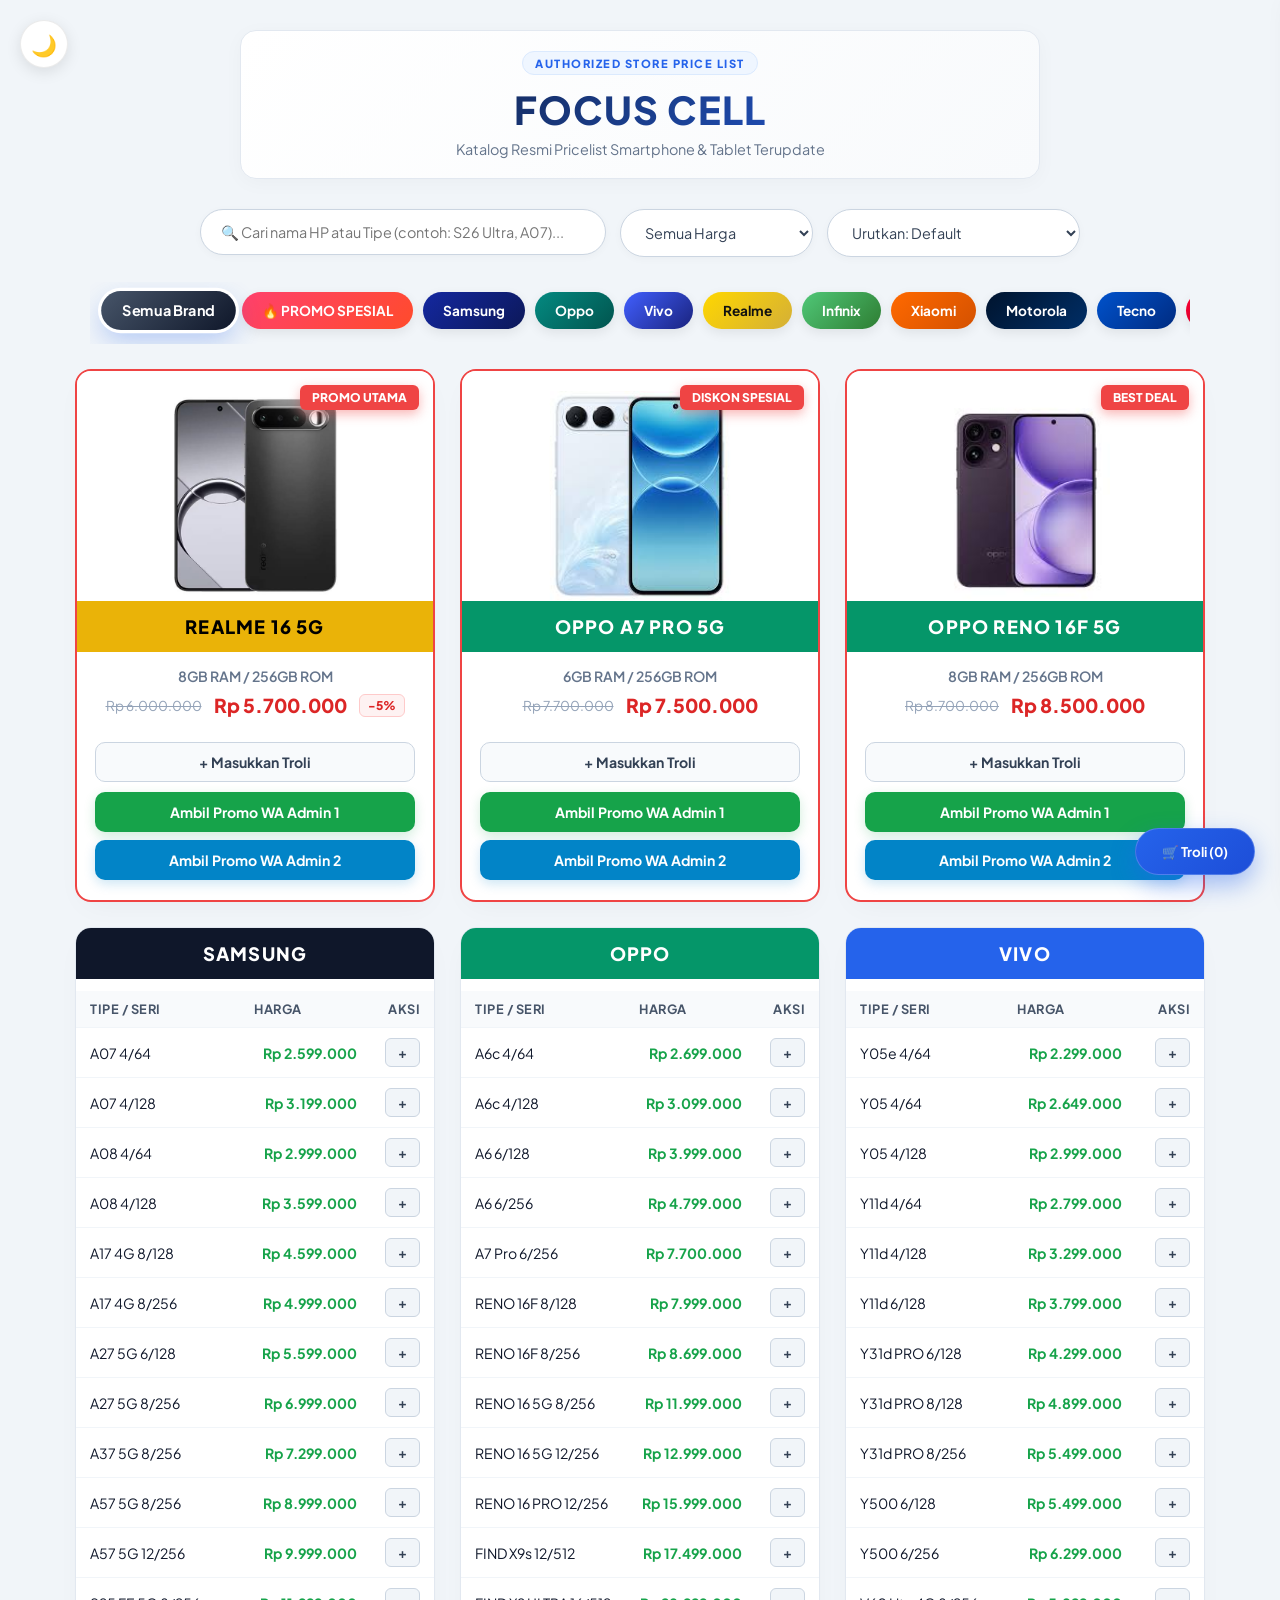
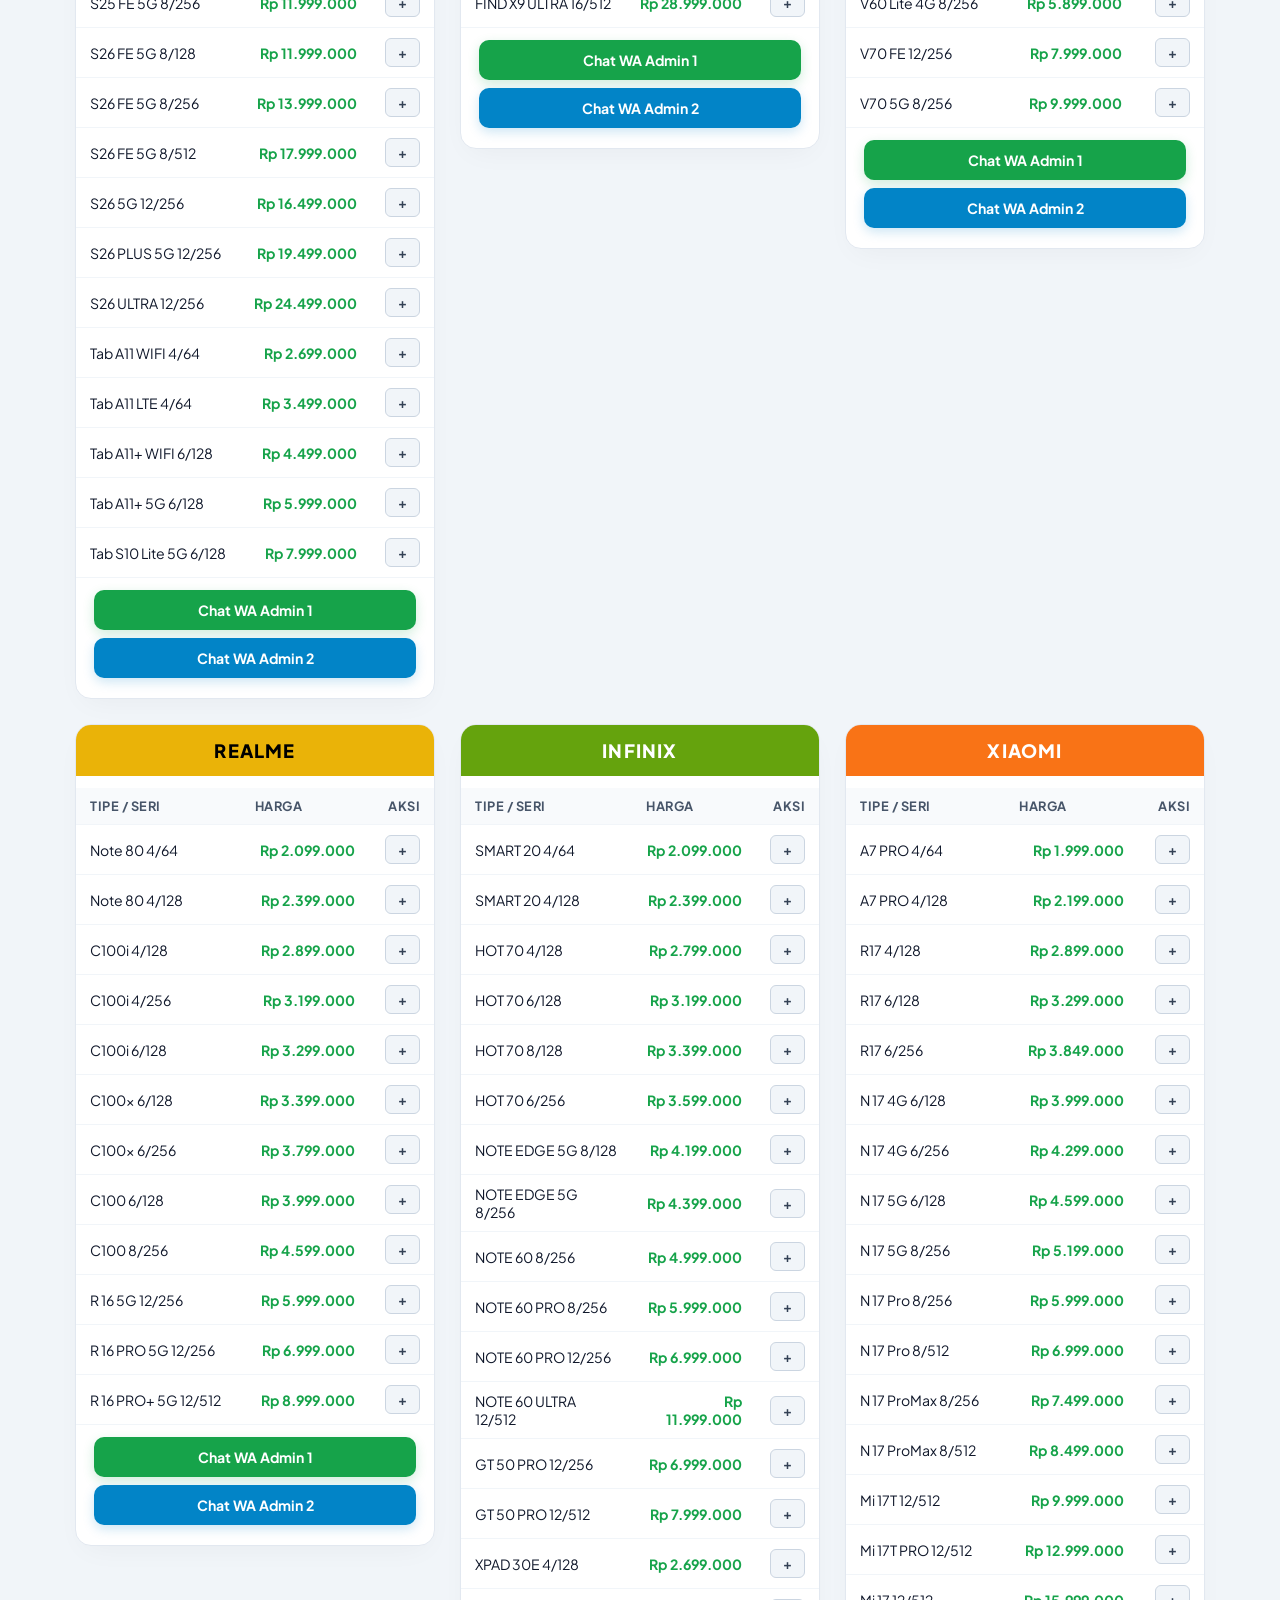
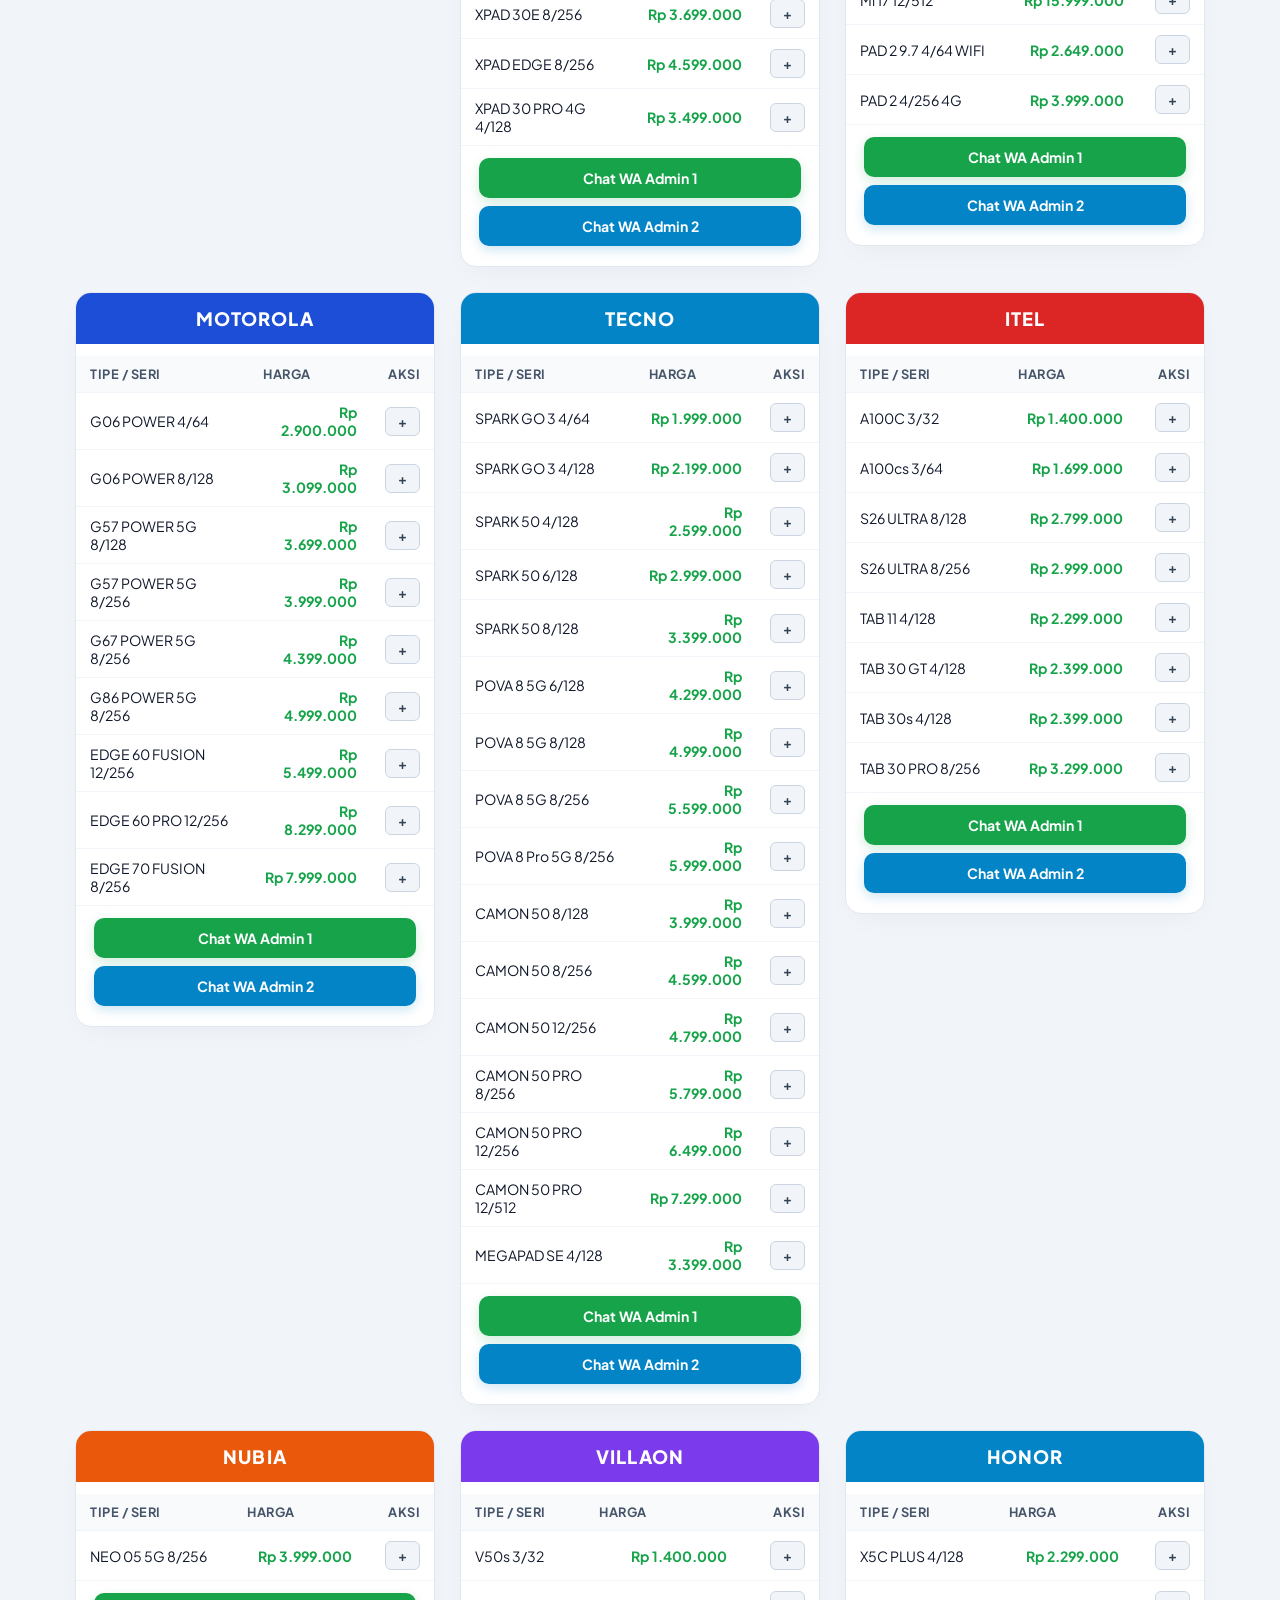
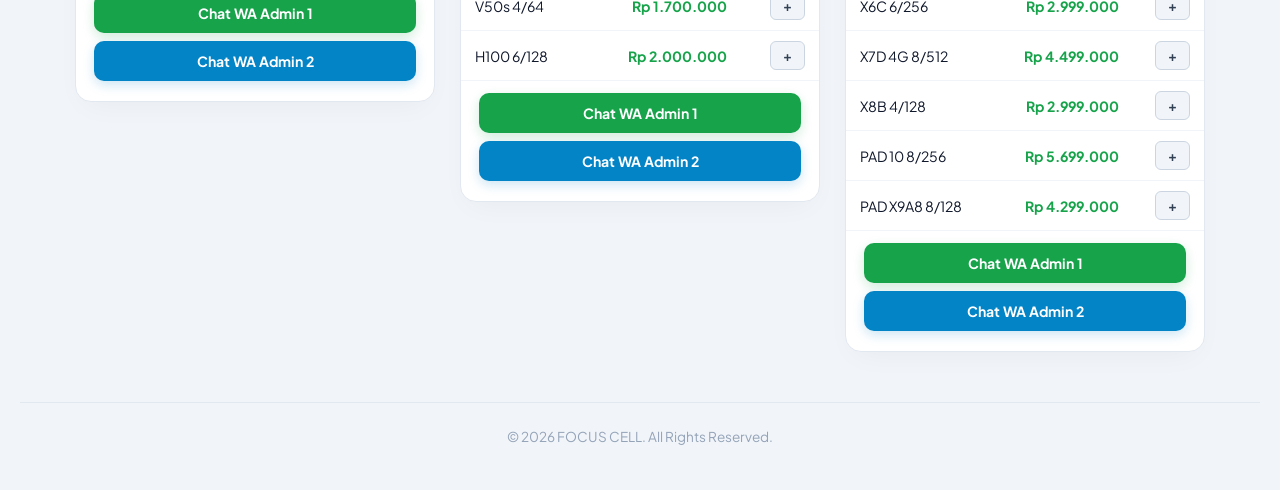
==== commit 0f8c8896: "Add files via upload" ====
--- a/index.html
+++ b/index.html
@@ -80,51 +80,51 @@
   <main class="catalog">
 
     <!-- PROMO CARDS -->
-    <div class="brand-section promo-card" data-brand="promo" data-name="Samsung S26 Ultra" data-price="24499000">
+    <div class="brand-section promo-card" data-brand="promo" data-name="Realme 16 5G" data-price="5700000">
       <div class="promo-badge">PROMO UTAMA</div>
-      <img src="Image/Samsung-s26-ultra.jpg" alt="Samsung S26 Ultra" class="promo-img">
-      <div class="brand-header samsung-bg"><h2>SAMSUNG S26 ULTRA</h2></div>
+      <img src="Image/realme 16 5G.jpg" alt="Realme 16 5G" class="promo-img">
+      <div class="brand-header realme-bg"><h2>REALME 16 5G</h2></div>
       <div class="promo-body">
-        <p class="specs">12GB RAM / 256GB ROM</p>
+        <p class="specs">8GB RAM / 256GB ROM</p>
         <div class="price-box">
-          <span class="old-price">Rp 27.499.000</span>
-          <span class="new-price">Rp 24.499.000</span>
-          <span class="discount-tag">-10%</span>
+          <span class="old-price">Rp 6.000.000</span>
+          <span class="new-price">Rp 5.700.000</span>
+          <span class="discount-tag">-5%</span>
         </div>
       </div>
-      <button class="btn-wishlist" onclick="addToWishlist('Samsung S26 Ultra', '24.499.000')">+ Masukkan Troli</button>
+      <button class="btn-wishlist" onclick="addToWishlist('Realme 16 5G', '5.700.000')">+ Masukkan Troli</button>
       <a href="https://wa.me/6283820415743?text=Halo%20min,%20saya%20mau%20ambil%20Promo%20Samsung%20S26%20Ultra" class="btn-wa" target="_blank">Ambil Promo WA Admin 1</a>
       <a href="https://wa.me/6285113641801?text=Halo%20min,%20saya%20mau%20ambil%20Promo%20Samsung%20S26%20Ultra" class="btn-wa btn-wa-secondary" target="_blank">Ambil Promo WA Admin 2</a>
     </div>
 
-    <div class="brand-section promo-card" data-brand="promo" data-name="Realme 16 Pro+" data-price="6999000">
+    <div class="brand-section promo-card" data-brand="promo" data-name="Oppo a7 Pro 5G" data-price="7500000">
       <div class="promo-badge">DISKON SPESIAL</div>
-      <img src="Image/realme-16-pro+.jpg" alt="Realme 16 Pro+" class="promo-img">
-      <div class="brand-header realme-bg"><h2>REALME 16 PRO+</h2></div>
+      <img src="Image/oppo A7 Pro 5G.jpg" alt="oppo A7 Pro 5G" class="promo-img">
+      <div class="brand-header oppo-bg"><h2>OPPO A7 PRO 5G</h2></div>
       <div class="promo-body">
-        <p class="specs">12GB RAM / 512GB ROM</p>
+        <p class="specs">6GB RAM / 256GB ROM</p>
         <div class="price-box">
-          <span class="old-price">Rp 7.999.000</span>
-          <span class="new-price">Rp 6.999.000</span>
+          <span class="old-price">Rp 7.700.000</span>
+          <span class="new-price">Rp 7.500.000</span>
         </div>
       </div>
-      <button class="btn-wishlist" onclick="addToWishlist('Realme 16 Pro+', '6.999.000')">+ Masukkan Troli</button>
+      <button class="btn-wishlist" onclick="addToWishlist('Oppo A7 Pro 5G', '7.500.000')">+ Masukkan Troli</button>
       <a href="https://wa.me/6283820415743?text=Halo%20min,%20saya%20mau%20ambil%20Promo%20Realme%2016%20PRO%2B" class="btn-wa" target="_blank">Ambil Promo WA Admin 1</a>
       <a href="https://wa.me/6285113641801?text=Halo%20min,%20saya%20mau%20ambil%20Promo%20Realme%2016%20PRO%2B" class="btn-wa btn-wa-secondary" target="_blank">Ambil Promo WA Admin 2</a>
     </div>
 
-    <div class="brand-section promo-card" data-brand="promo" data-name="Oppo Reno 16 5G" data-price="12999000">
+    <div class="brand-section promo-card" data-brand="promo" data-name="Oppo Reno 16 5G" data-price="8500000">
       <div class="promo-badge">BEST DEAL</div>
-      <img src="Image/oppo-reno-16-5G.jpg" alt="Oppo Reno 16 5G" class="promo-img">
-      <div class="brand-header oppo-bg"><h2>OPPO RENO 16 5G</h2></div>
+      <img src="Image/oppo-reno-16-5G.jpg" alt="Oppo Reno 16F 5G" class="promo-img">
+      <div class="brand-header oppo-bg"><h2>OPPO RENO 16F 5G</h2></div>
       <div class="promo-body">
-        <p class="specs">12GB RAM / 256GB ROM</p>
+        <p class="specs">8GB RAM / 256GB ROM</p>
         <div class="price-box">
-          <span class="old-price">Rp 13.999.000</span>
-          <span class="new-price">Rp 12.999.000</span>
+          <span class="old-price">Rp 8.700.000</span>
+          <span class="new-price">Rp 8.500.000</span>
         </div>
       </div>
-      <button class="btn-wishlist" onclick="addToWishlist('Oppo Reno 16 5G', '12.999.000')">+ Masukkan Troli</button>
+      <button class="btn-wishlist" onclick="addToWishlist('Oppo Reno 16F 5G', '8.500.000')">+ Masukkan Troli</button>
       <a href="https://wa.me/6283820415743?text=Halo%20min,%20saya%20mau%20ambil%20Promo%20Oppo%20Reno%2016" class="btn-wa" target="_blank">Ambil Promo WA Admin 1</a>
       <a href="https://wa.me/6285113641801?text=Halo%20min,%20saya%20mau%20ambil%20Promo%20Oppo%20Reno%2016" class="btn-wa btn-wa-secondary" target="_blank">Ambil Promo WA Admin 2</a>
     </div>
